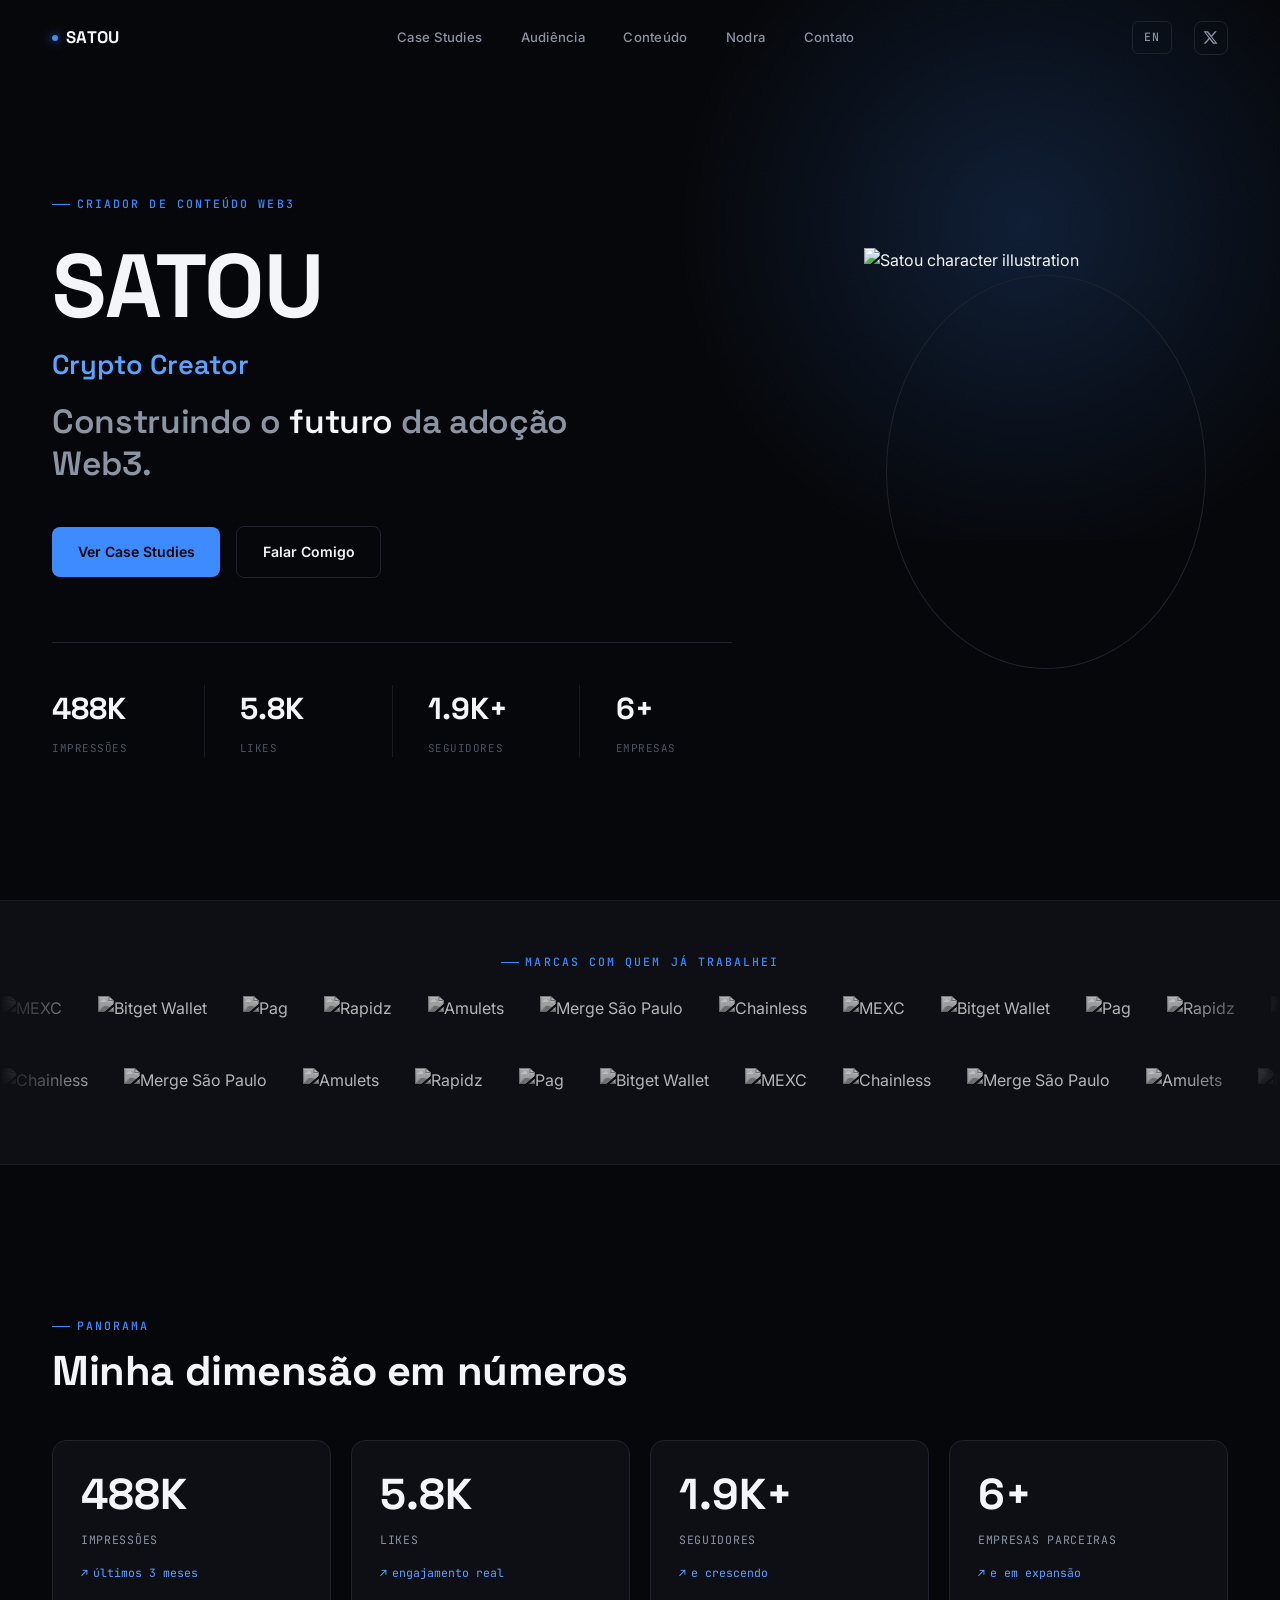
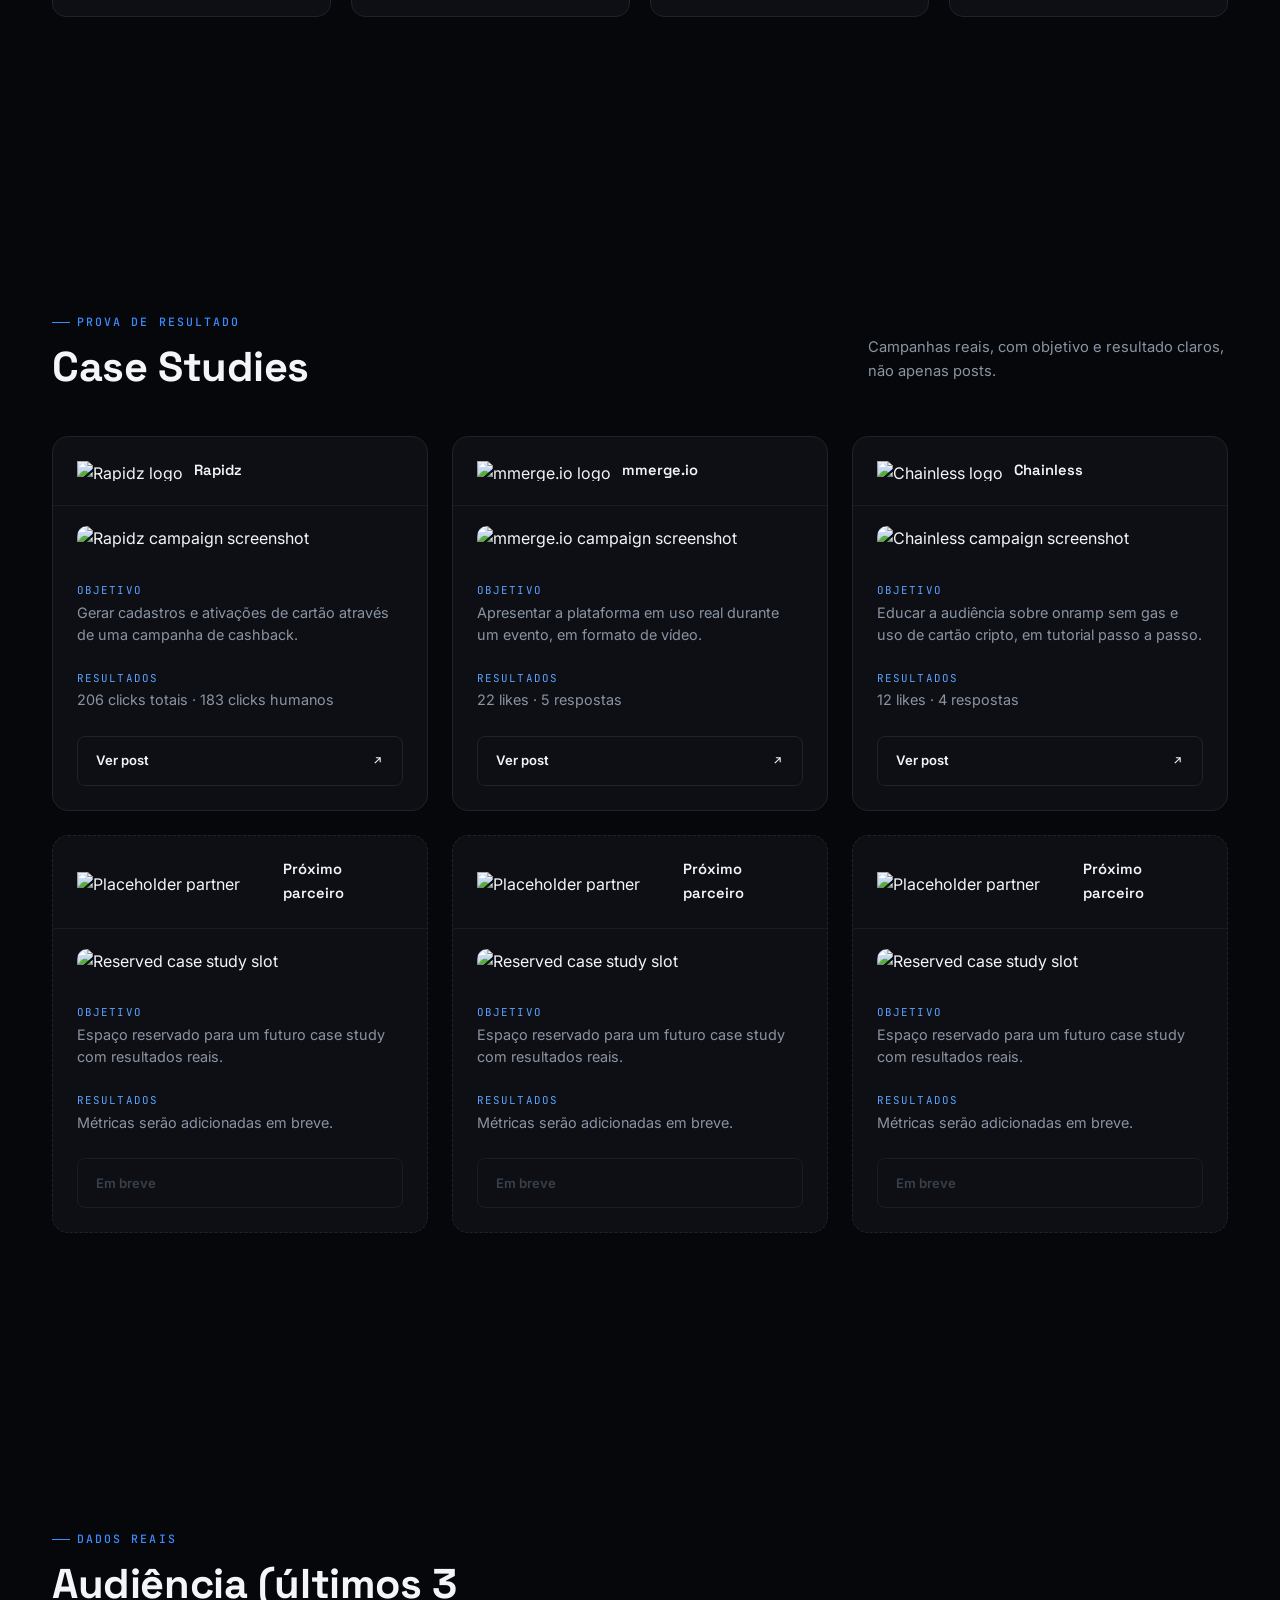
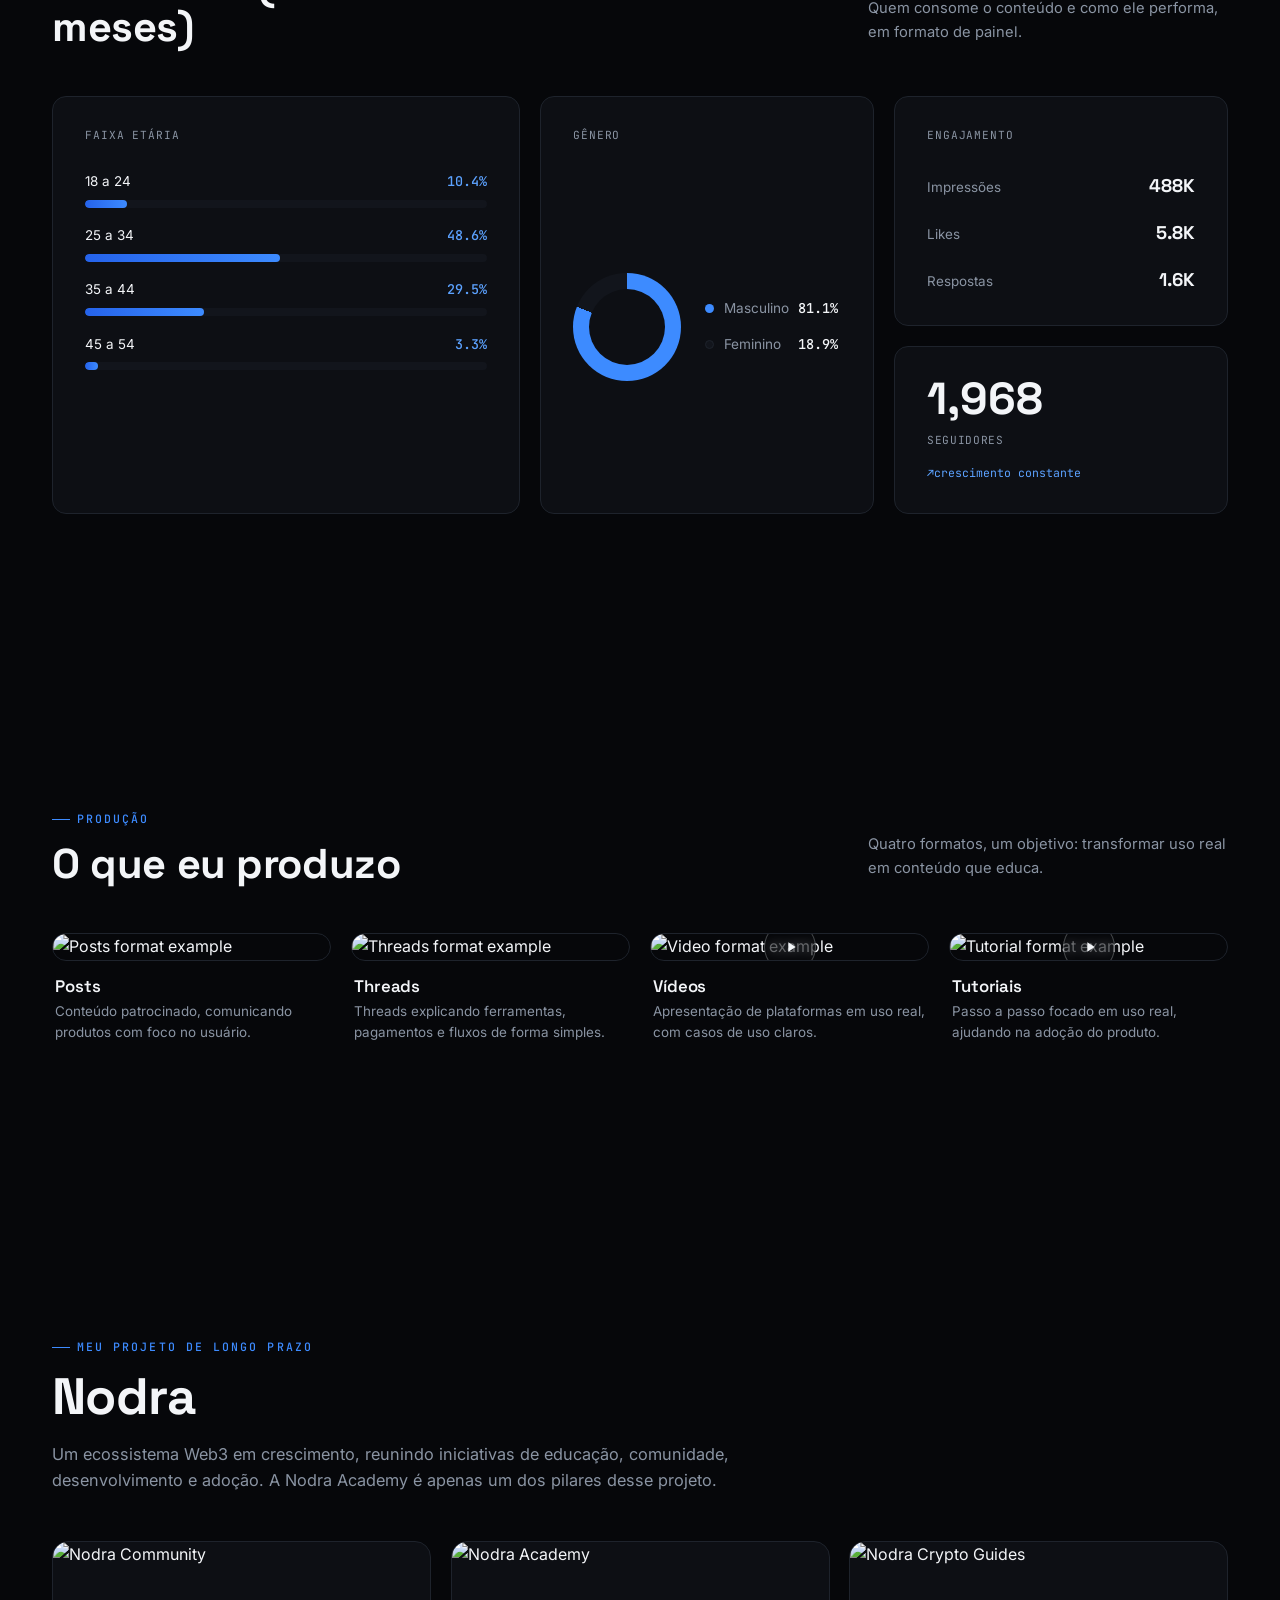
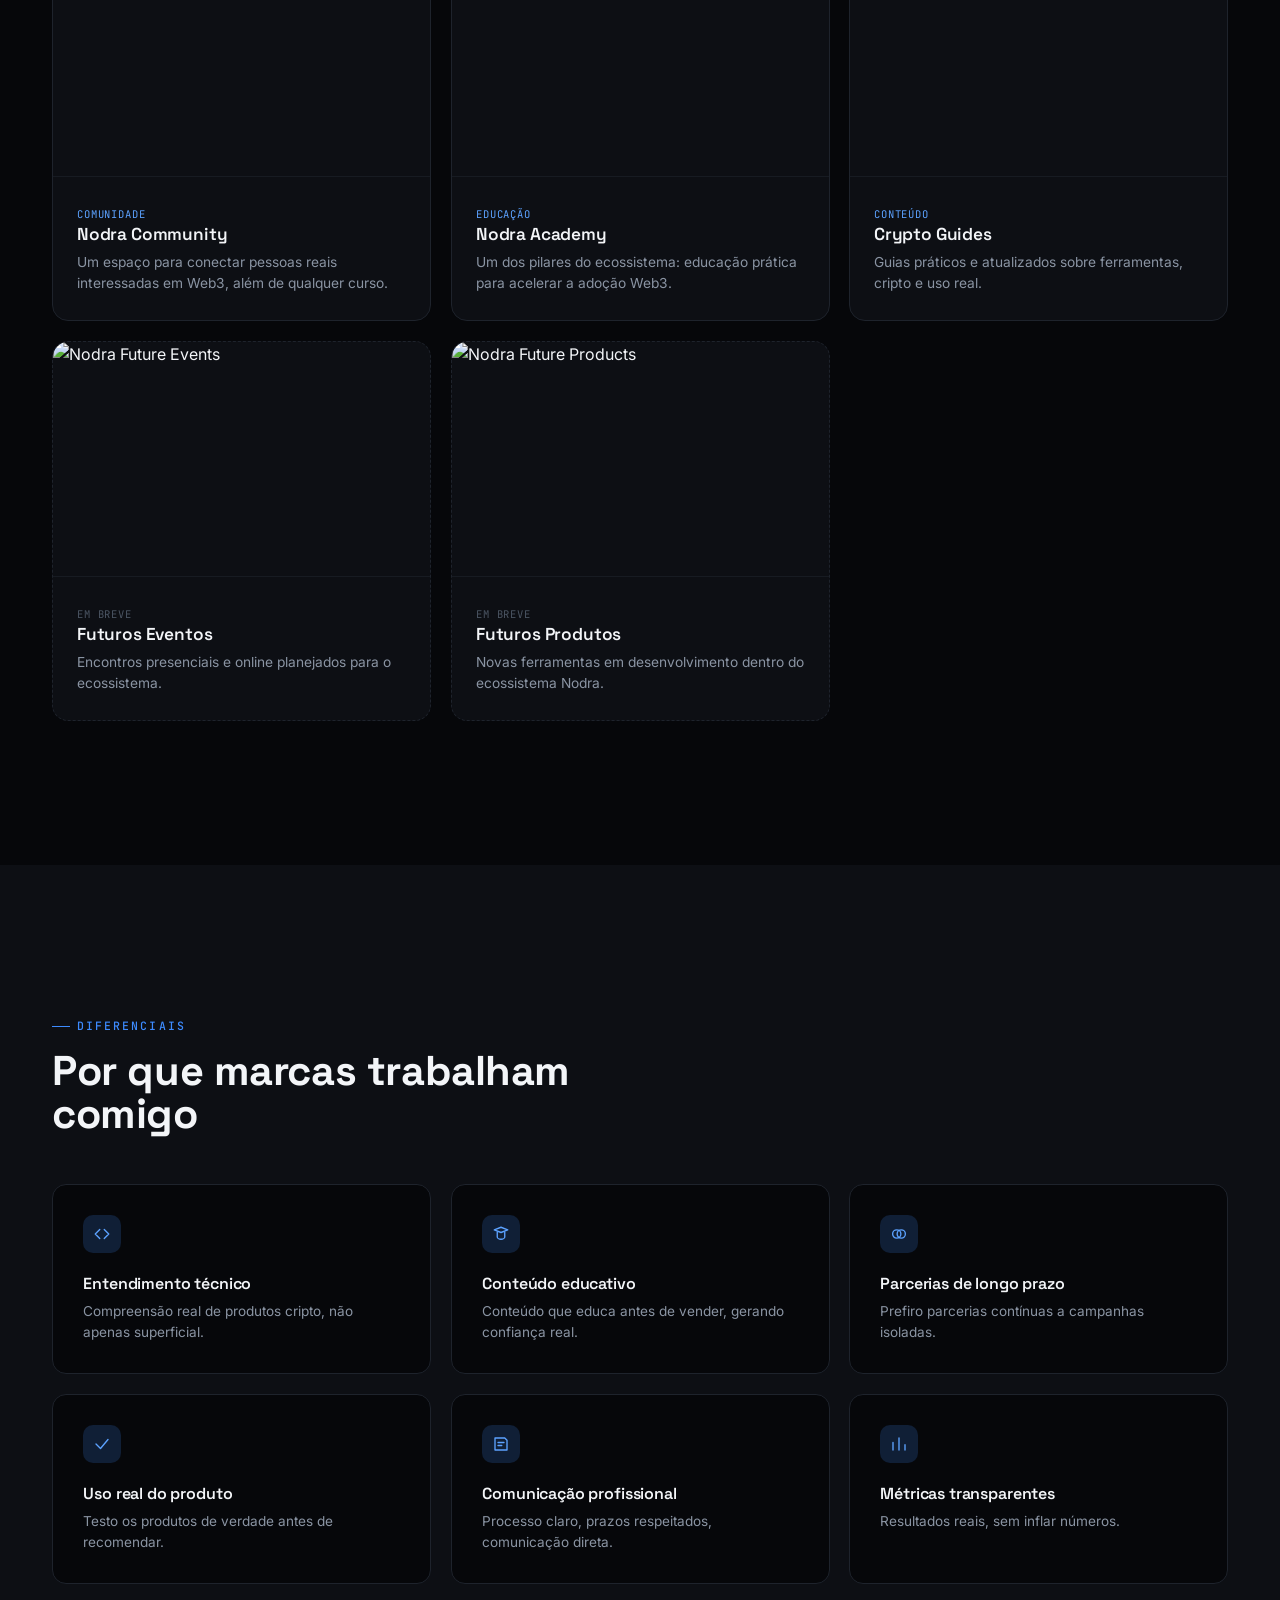
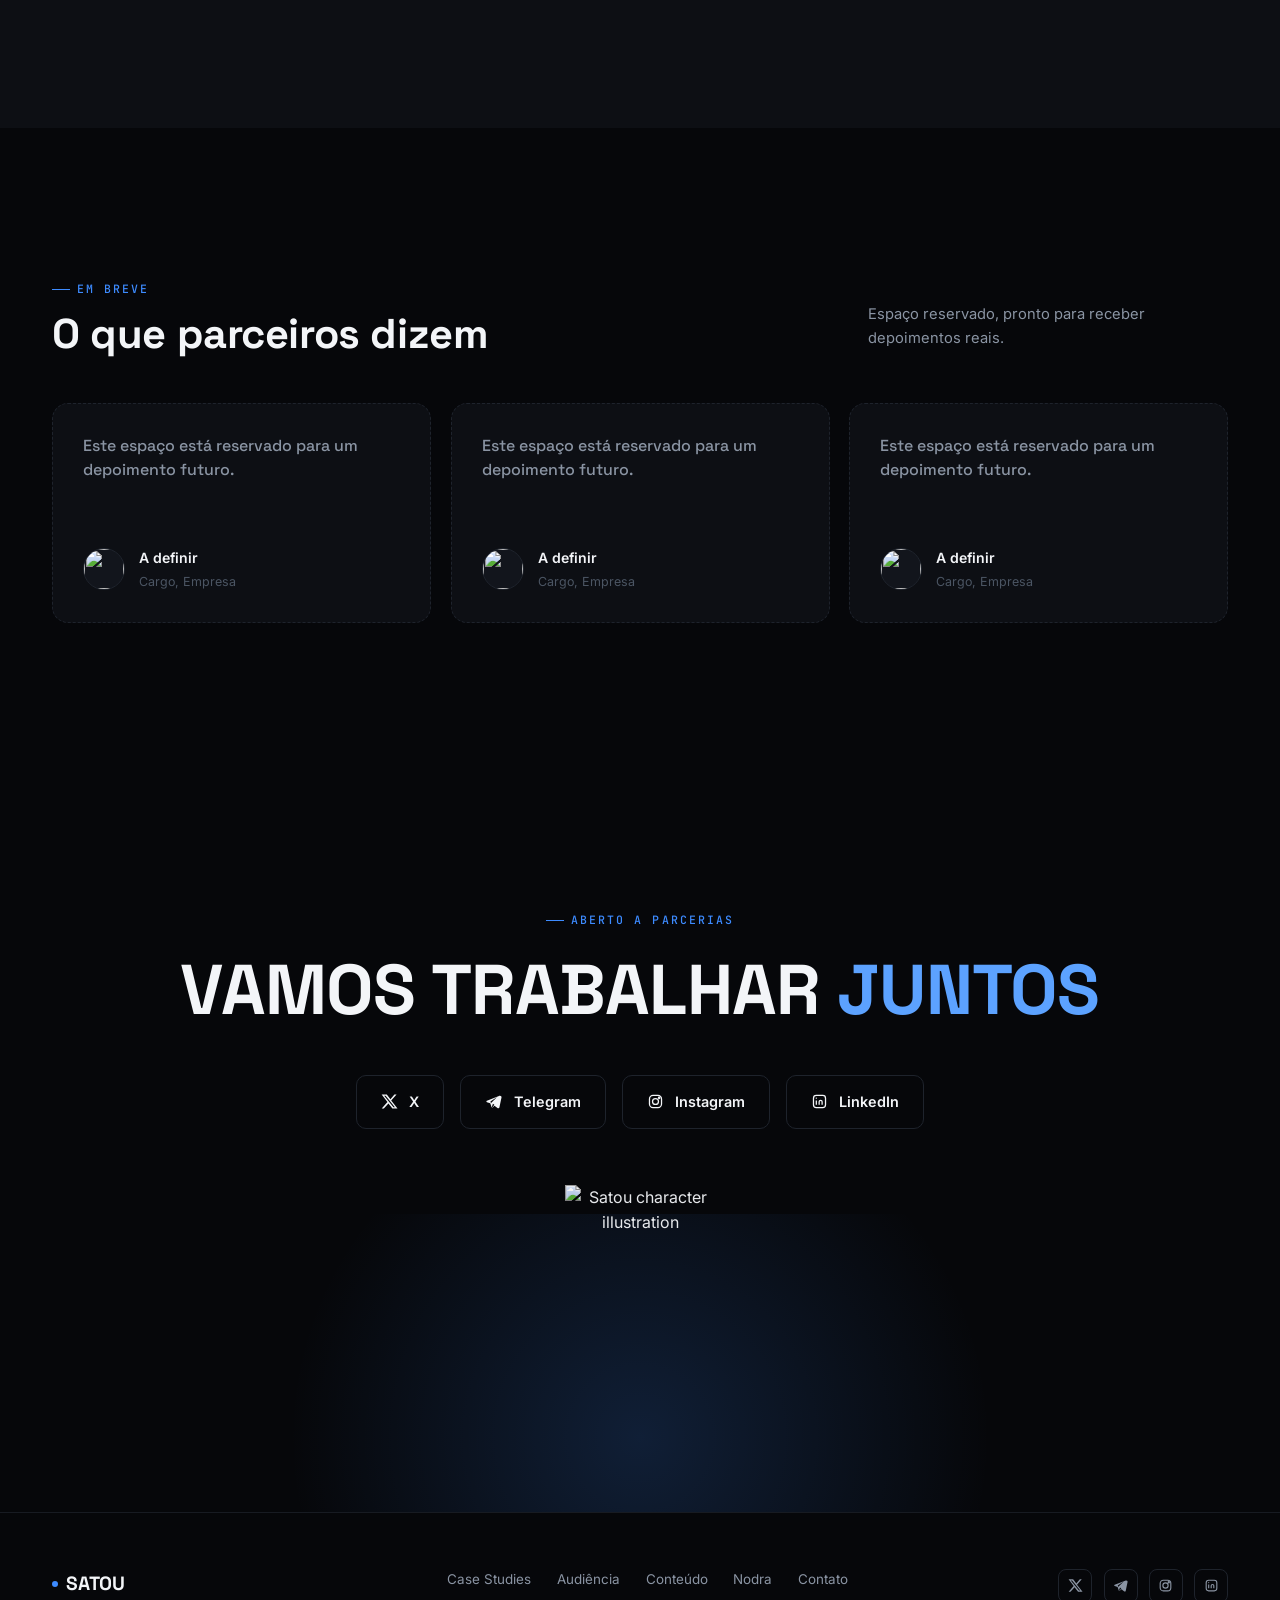
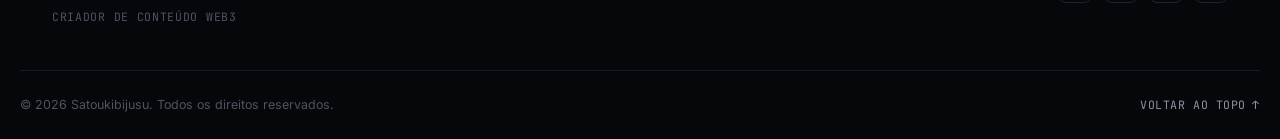
==== index.html @ d24d2760 "Portfolio v1" ====
<!DOCTYPE html>
<html lang="pt">
<head>
<meta charset="UTF-8">
<meta name="viewport" content="width=device-width, initial-scale=1.0">
<title>Satou | Web3 Content Creator</title>
<meta name="description" content="Satou (Satoukibijusu), Web3 content creator building the future of crypto adoption through real-world usage, education and partnerships.">

<link rel="stylesheet" href="css/style.css">
<link rel="stylesheet" href="css/animations.css">
<link rel="stylesheet" href="css/responsive.css">
</head>
<body class="lang-pt">

  <!-- ============================================================
       NAV
       ============================================================ -->
  <header class="nav">
    <div class="container nav-inner">
      <a href="#" class="nav-logo">
        <span class="dot"></span>
        SATOU
      </a>

      <nav class="nav-links" aria-label="Main navigation">
        <a href="#case-studies" data-lang="pt">Case Studies</a>
        <a href="#case-studies" data-lang="en">Case Studies</a>

        <a href="#audience" data-lang="pt">Audiência</a>
        <a href="#audience" data-lang="en">Audience</a>

        <a href="#content" data-lang="pt">Conteúdo</a>
        <a href="#content" data-lang="en">Content</a>

        <a href="#nodra" data-lang="pt">Nodra</a>
        <a href="#nodra" data-lang="en">Nodra</a>

        <a href="#contact" data-lang="pt">Contato</a>
        <a href="#contact" data-lang="en">Contact</a>
      </nav>

      <div class="nav-right">
        <button class="lang-toggle" data-lang-btn type="button" aria-label="Switch language">EN</button>

        <a class="nav-social" href="https://x.com/Satoukibijusu" target="_blank" rel="noopener" aria-label="X (Twitter)">
          <svg viewBox="0 0 24 24" fill="currentColor"><path d="M18.9 2H22l-7.6 8.7L23.3 22h-7.2l-5.6-7.3L4 22H1l8.1-9.3L.9 2h7.3l5.1 6.7L18.9 2Zm-1.3 18h2L6.5 4H4.4l13.2 16Z"/></svg>
        </a>

        <button class="nav-toggle" type="button" aria-label="Open menu" aria-expanded="false">
          <span></span><span></span><span></span>
        </button>
      </div>
    </div>

    <!-- Mobile panel -->
    <div class="nav-mobile-panel">
      <a href="#case-studies" data-lang="pt">Case Studies</a>
      <a href="#case-studies" data-lang="en">Case Studies</a>

      <a href="#audience" data-lang="pt">Audiência</a>
      <a href="#audience" data-lang="en">Audience</a>

      <a href="#content" data-lang="pt">Conteúdo</a>
      <a href="#content" data-lang="en">Content</a>

      <a href="#nodra" data-lang="pt">Nodra</a>
      <a href="#nodra" data-lang="en">Nodra</a>

      <a href="#contact" data-lang="pt">Contato</a>
      <a href="#contact" data-lang="en">Contact</a>

      <div class="nav-mobile-panel-actions">
        <button class="lang-toggle" data-lang-btn type="button" aria-label="Switch language">EN</button>
        <a class="nav-social" href="https://x.com/Satoukibijusu" target="_blank" rel="noopener" aria-label="X (Twitter)">
          <svg viewBox="0 0 24 24" fill="currentColor"><path d="M18.9 2H22l-7.6 8.7L23.3 22h-7.2l-5.6-7.3L4 22H1l8.1-9.3L.9 2h7.3l5.1 6.7L18.9 2Zm-1.3 18h2L6.5 4H4.4l13.2 16Z"/></svg>
        </a>
      </div>
    </div>
  </header>

  <!-- ============================================================
       HERO
       ============================================================ -->
  <section class="hero" id="top">
    <div class="hero-bg-glow" aria-hidden="true"></div>

    <div class="container hero-inner">
      <div class="hero-content">
        <div class="hero-eyebrow eyebrow">
          <span data-lang="pt">Criador de Conteúdo Web3</span>
          <span data-lang="en">Web3 Content Creator</span>
        </div>

        <h1 class="hero-title">Satou</h1>

        <p class="hero-role">
          <span data-lang="pt">Crypto Creator</span>
          <span data-lang="en">Crypto Creator</span>
        </p>

        <h2 class="hero-mission">
          <span data-lang="pt">Construindo o <strong>futuro</strong> da adoção Web3.</span>
          <span data-lang="en">Building the <strong>future</strong> of Web3 adoption.</span>
        </h2>

        <div class="hero-actions">
          <a href="#case-studies" class="btn btn-primary">
            <span data-lang="pt">Ver Case Studies</span>
            <span data-lang="en">View Case Studies</span>
          </a>
          <a href="#contact" class="btn btn-ghost">
            <span data-lang="pt">Falar Comigo</span>
            <span data-lang="en">Get in Touch</span>
          </a>
        </div>

        <div class="hero-stats">
          <div class="hero-stat">
            <div class="hero-stat-value"><span data-counter data-target="488" data-suffix="K">0</span></div>
            <div class="hero-stat-label" data-lang="pt">Impressões</div>
            <div class="hero-stat-label" data-lang="en">Impressions</div>
          </div>

          <div class="hero-stat">
            <div class="hero-stat-value"><span data-counter data-target="5.8" data-suffix="K" data-decimals="1">0</span></div>
            <div class="hero-stat-label" data-lang="pt">Likes</div>
            <div class="hero-stat-label" data-lang="en">Likes</div>
          </div>

          <div class="hero-stat">
            <div class="hero-stat-value"><span data-counter data-target="1.9" data-suffix="K+" data-decimals="1">0</span></div>
            <div class="hero-stat-label" data-lang="pt">Seguidores</div>
            <div class="hero-stat-label" data-lang="en">Followers</div>
          </div>

          <div class="hero-stat">
            <div class="hero-stat-value"><span data-counter data-target="6" data-suffix="+">0</span></div>
            <div class="hero-stat-label" data-lang="pt">Empresas</div>
            <div class="hero-stat-label" data-lang="en">Companies</div>
          </div>
        </div>
      </div>

      <div class="hero-visual">
        <div class="hero-visual-frame">
          <div class="hero-visual-ring" aria-hidden="true"></div>
          <img src="assets/characters/character-hero.svg" alt="Satou character illustration" width="520" height="640">
        </div>
      </div>
    </div>
  </section>

  <!-- ============================================================
       BRANDS I'VE WORKED WITH (double marquee)
       Only brands with an officially completed partnership are
       listed here. To add a brand once a new partnership is
       completed: add its logo to assets/logos/ and append it to
       BOTH tracks' <div class="marquee-list"> pairs (visible +
       aria-hidden copy), keeping the same repeat pattern.
       The sequence is deliberately repeated 6x per block so
       the strip never shows empty space, even on ultra-wide
       or very high-resolution screens.
       ============================================================ -->
  <section class="companies" id="companies" aria-label="Brands Satou has officially worked with">
    <div class="container companies-head">
      <div class="eyebrow" style="justify-content:center;">
        <span data-lang="pt">Marcas com quem já trabalhei</span>
        <span data-lang="en">Brands I've Worked With</span>
      </div>
    </div>

    <div class="marquee-group">
      <div class="marquee-viewport">
        <div class="marquee-track marquee-track--a">
          <div class="marquee-list">
            <div class="logo-item"><img src="assets/logos/mexc.svg" alt="MEXC" loading="lazy"></div>
            <div class="logo-item"><img src="assets/logos/bitget-wallet.svg" alt="Bitget Wallet" loading="lazy"></div>
            <div class="logo-item"><img src="assets/logos/pag.svg" alt="Pag" loading="lazy"></div>
            <div class="logo-item"><img src="assets/logos/rapidz.svg" alt="Rapidz" loading="lazy"></div>
            <div class="logo-item"><img src="assets/logos/amulets.svg" alt="Amulets" loading="lazy"></div>
            <div class="logo-item"><img src="assets/logos/merge-sp.svg" alt="Merge São Paulo" loading="lazy"></div>
            <div class="logo-item"><img src="assets/logos/chainless.svg" alt="Chainless" loading="lazy"></div>
            <div class="logo-item"><img src="assets/logos/mexc.svg" alt="MEXC" loading="lazy"></div>
            <div class="logo-item"><img src="assets/logos/bitget-wallet.svg" alt="Bitget Wallet" loading="lazy"></div>
            <div class="logo-item"><img src="assets/logos/pag.svg" alt="Pag" loading="lazy"></div>
            <div class="logo-item"><img src="assets/logos/rapidz.svg" alt="Rapidz" loading="lazy"></div>
            <div class="logo-item"><img src="assets/logos/amulets.svg" alt="Amulets" loading="lazy"></div>
            <div class="logo-item"><img src="assets/logos/merge-sp.svg" alt="Merge São Paulo" loading="lazy"></div>
            <div class="logo-item"><img src="assets/logos/chainless.svg" alt="Chainless" loading="lazy"></div>
            <div class="logo-item"><img src="assets/logos/mexc.svg" alt="MEXC" loading="lazy"></div>
            <div class="logo-item"><img src="assets/logos/bitget-wallet.svg" alt="Bitget Wallet" loading="lazy"></div>
            <div class="logo-item"><img src="assets/logos/pag.svg" alt="Pag" loading="lazy"></div>
            <div class="logo-item"><img src="assets/logos/rapidz.svg" alt="Rapidz" loading="lazy"></div>
            <div class="logo-item"><img src="assets/logos/amulets.svg" alt="Amulets" loading="lazy"></div>
            <div class="logo-item"><img src="assets/logos/merge-sp.svg" alt="Merge São Paulo" loading="lazy"></div>
            <div class="logo-item"><img src="assets/logos/chainless.svg" alt="Chainless" loading="lazy"></div>
            <div class="logo-item"><img src="assets/logos/mexc.svg" alt="MEXC" loading="lazy"></div>
            <div class="logo-item"><img src="assets/logos/bitget-wallet.svg" alt="Bitget Wallet" loading="lazy"></div>
            <div class="logo-item"><img src="assets/logos/pag.svg" alt="Pag" loading="lazy"></div>
            <div class="logo-item"><img src="assets/logos/rapidz.svg" alt="Rapidz" loading="lazy"></div>
            <div class="logo-item"><img src="assets/logos/amulets.svg" alt="Amulets" loading="lazy"></div>
            <div class="logo-item"><img src="assets/logos/merge-sp.svg" alt="Merge São Paulo" loading="lazy"></div>
            <div class="logo-item"><img src="assets/logos/chainless.svg" alt="Chainless" loading="lazy"></div>
            <div class="logo-item"><img src="assets/logos/mexc.svg" alt="MEXC" loading="lazy"></div>
            <div class="logo-item"><img src="assets/logos/bitget-wallet.svg" alt="Bitget Wallet" loading="lazy"></div>
            <div class="logo-item"><img src="assets/logos/pag.svg" alt="Pag" loading="lazy"></div>
            <div class="logo-item"><img src="assets/logos/rapidz.svg" alt="Rapidz" loading="lazy"></div>
            <div class="logo-item"><img src="assets/logos/amulets.svg" alt="Amulets" loading="lazy"></div>
            <div class="logo-item"><img src="assets/logos/merge-sp.svg" alt="Merge São Paulo" loading="lazy"></div>
            <div class="logo-item"><img src="assets/logos/chainless.svg" alt="Chainless" loading="lazy"></div>
            <div class="logo-item"><img src="assets/logos/mexc.svg" alt="MEXC" loading="lazy"></div>
            <div class="logo-item"><img src="assets/logos/bitget-wallet.svg" alt="Bitget Wallet" loading="lazy"></div>
            <div class="logo-item"><img src="assets/logos/pag.svg" alt="Pag" loading="lazy"></div>
            <div class="logo-item"><img src="assets/logos/rapidz.svg" alt="Rapidz" loading="lazy"></div>
            <div class="logo-item"><img src="assets/logos/amulets.svg" alt="Amulets" loading="lazy"></div>
            <div class="logo-item"><img src="assets/logos/merge-sp.svg" alt="Merge São Paulo" loading="lazy"></div>
            <div class="logo-item"><img src="assets/logos/chainless.svg" alt="Chainless" loading="lazy"></div>
          </div>
          <div class="marquee-list" aria-hidden="true">
            <div class="logo-item"><img src="assets/logos/mexc.svg" alt="" loading="lazy"></div>
            <div class="logo-item"><img src="assets/logos/bitget-wallet.svg" alt="" loading="lazy"></div>
            <div class="logo-item"><img src="assets/logos/pag.svg" alt="" loading="lazy"></div>
            <div class="logo-item"><img src="assets/logos/rapidz.svg" alt="" loading="lazy"></div>
            <div class="logo-item"><img src="assets/logos/amulets.svg" alt="" loading="lazy"></div>
            <div class="logo-item"><img src="assets/logos/merge-sp.svg" alt="" loading="lazy"></div>
            <div class="logo-item"><img src="assets/logos/chainless.svg" alt="" loading="lazy"></div>
            <div class="logo-item"><img src="assets/logos/mexc.svg" alt="" loading="lazy"></div>
            <div class="logo-item"><img src="assets/logos/bitget-wallet.svg" alt="" loading="lazy"></div>
            <div class="logo-item"><img src="assets/logos/pag.svg" alt="" loading="lazy"></div>
            <div class="logo-item"><img src="assets/logos/rapidz.svg" alt="" loading="lazy"></div>
            <div class="logo-item"><img src="assets/logos/amulets.svg" alt="" loading="lazy"></div>
            <div class="logo-item"><img src="assets/logos/merge-sp.svg" alt="" loading="lazy"></div>
            <div class="logo-item"><img src="assets/logos/chainless.svg" alt="" loading="lazy"></div>
            <div class="logo-item"><img src="assets/logos/mexc.svg" alt="" loading="lazy"></div>
            <div class="logo-item"><img src="assets/logos/bitget-wallet.svg" alt="" loading="lazy"></div>
            <div class="logo-item"><img src="assets/logos/pag.svg" alt="" loading="lazy"></div>
            <div class="logo-item"><img src="assets/logos/rapidz.svg" alt="" loading="lazy"></div>
            <div class="logo-item"><img src="assets/logos/amulets.svg" alt="" loading="lazy"></div>
            <div class="logo-item"><img src="assets/logos/merge-sp.svg" alt="" loading="lazy"></div>
            <div class="logo-item"><img src="assets/logos/chainless.svg" alt="" loading="lazy"></div>
            <div class="logo-item"><img src="assets/logos/mexc.svg" alt="" loading="lazy"></div>
            <div class="logo-item"><img src="assets/logos/bitget-wallet.svg" alt="" loading="lazy"></div>
            <div class="logo-item"><img src="assets/logos/pag.svg" alt="" loading="lazy"></div>
            <div class="logo-item"><img src="assets/logos/rapidz.svg" alt="" loading="lazy"></div>
            <div class="logo-item"><img src="assets/logos/amulets.svg" alt="" loading="lazy"></div>
            <div class="logo-item"><img src="assets/logos/merge-sp.svg" alt="" loading="lazy"></div>
            <div class="logo-item"><img src="assets/logos/chainless.svg" alt="" loading="lazy"></div>
            <div class="logo-item"><img src="assets/logos/mexc.svg" alt="" loading="lazy"></div>
            <div class="logo-item"><img src="assets/logos/bitget-wallet.svg" alt="" loading="lazy"></div>
            <div class="logo-item"><img src="assets/logos/pag.svg" alt="" loading="lazy"></div>
            <div class="logo-item"><img src="assets/logos/rapidz.svg" alt="" loading="lazy"></div>
            <div class="logo-item"><img src="assets/logos/amulets.svg" alt="" loading="lazy"></div>
            <div class="logo-item"><img src="assets/logos/merge-sp.svg" alt="" loading="lazy"></div>
            <div class="logo-item"><img src="assets/logos/chainless.svg" alt="" loading="lazy"></div>
            <div class="logo-item"><img src="assets/logos/mexc.svg" alt="" loading="lazy"></div>
            <div class="logo-item"><img src="assets/logos/bitget-wallet.svg" alt="" loading="lazy"></div>
            <div class="logo-item"><img src="assets/logos/pag.svg" alt="" loading="lazy"></div>
            <div class="logo-item"><img src="assets/logos/rapidz.svg" alt="" loading="lazy"></div>
            <div class="logo-item"><img src="assets/logos/amulets.svg" alt="" loading="lazy"></div>
            <div class="logo-item"><img src="assets/logos/merge-sp.svg" alt="" loading="lazy"></div>
            <div class="logo-item"><img src="assets/logos/chainless.svg" alt="" loading="lazy"></div>
          </div>
        </div>
      </div>

      <div class="marquee-viewport">
        <div class="marquee-track marquee-track--b">
          <div class="marquee-list">
            <div class="logo-item"><img src="assets/logos/chainless.svg" alt="Chainless" loading="lazy"></div>
            <div class="logo-item"><img src="assets/logos/merge-sp.svg" alt="Merge São Paulo" loading="lazy"></div>
            <div class="logo-item"><img src="assets/logos/amulets.svg" alt="Amulets" loading="lazy"></div>
            <div class="logo-item"><img src="assets/logos/rapidz.svg" alt="Rapidz" loading="lazy"></div>
            <div class="logo-item"><img src="assets/logos/pag.svg" alt="Pag" loading="lazy"></div>
            <div class="logo-item"><img src="assets/logos/bitget-wallet.svg" alt="Bitget Wallet" loading="lazy"></div>
            <div class="logo-item"><img src="assets/logos/mexc.svg" alt="MEXC" loading="lazy"></div>
            <div class="logo-item"><img src="assets/logos/chainless.svg" alt="Chainless" loading="lazy"></div>
            <div class="logo-item"><img src="assets/logos/merge-sp.svg" alt="Merge São Paulo" loading="lazy"></div>
            <div class="logo-item"><img src="assets/logos/amulets.svg" alt="Amulets" loading="lazy"></div>
            <div class="logo-item"><img src="assets/logos/rapidz.svg" alt="Rapidz" loading="lazy"></div>
            <div class="logo-item"><img src="assets/logos/pag.svg" alt="Pag" loading="lazy"></div>
            <div class="logo-item"><img src="assets/logos/bitget-wallet.svg" alt="Bitget Wallet" loading="lazy"></div>
            <div class="logo-item"><img src="assets/logos/mexc.svg" alt="MEXC" loading="lazy"></div>
            <div class="logo-item"><img src="assets/logos/chainless.svg" alt="Chainless" loading="lazy"></div>
            <div class="logo-item"><img src="assets/logos/merge-sp.svg" alt="Merge São Paulo" loading="lazy"></div>
            <div class="logo-item"><img src="assets/logos/amulets.svg" alt="Amulets" loading="lazy"></div>
            <div class="logo-item"><img src="assets/logos/rapidz.svg" alt="Rapidz" loading="lazy"></div>
            <div class="logo-item"><img src="assets/logos/pag.svg" alt="Pag" loading="lazy"></div>
            <div class="logo-item"><img src="assets/logos/bitget-wallet.svg" alt="Bitget Wallet" loading="lazy"></div>
            <div class="logo-item"><img src="assets/logos/mexc.svg" alt="MEXC" loading="lazy"></div>
            <div class="logo-item"><img src="assets/logos/chainless.svg" alt="Chainless" loading="lazy"></div>
            <div class="logo-item"><img src="assets/logos/merge-sp.svg" alt="Merge São Paulo" loading="lazy"></div>
            <div class="logo-item"><img src="assets/logos/amulets.svg" alt="Amulets" loading="lazy"></div>
            <div class="logo-item"><img src="assets/logos/rapidz.svg" alt="Rapidz" loading="lazy"></div>
            <div class="logo-item"><img src="assets/logos/pag.svg" alt="Pag" loading="lazy"></div>
            <div class="logo-item"><img src="assets/logos/bitget-wallet.svg" alt="Bitget Wallet" loading="lazy"></div>
            <div class="logo-item"><img src="assets/logos/mexc.svg" alt="MEXC" loading="lazy"></div>
            <div class="logo-item"><img src="assets/logos/chainless.svg" alt="Chainless" loading="lazy"></div>
            <div class="logo-item"><img src="assets/logos/merge-sp.svg" alt="Merge São Paulo" loading="lazy"></div>
            <div class="logo-item"><img src="assets/logos/amulets.svg" alt="Amulets" loading="lazy"></div>
            <div class="logo-item"><img src="assets/logos/rapidz.svg" alt="Rapidz" loading="lazy"></div>
            <div class="logo-item"><img src="assets/logos/pag.svg" alt="Pag" loading="lazy"></div>
            <div class="logo-item"><img src="assets/logos/bitget-wallet.svg" alt="Bitget Wallet" loading="lazy"></div>
            <div class="logo-item"><img src="assets/logos/mexc.svg" alt="MEXC" loading="lazy"></div>
            <div class="logo-item"><img src="assets/logos/chainless.svg" alt="Chainless" loading="lazy"></div>
            <div class="logo-item"><img src="assets/logos/merge-sp.svg" alt="Merge São Paulo" loading="lazy"></div>
            <div class="logo-item"><img src="assets/logos/amulets.svg" alt="Amulets" loading="lazy"></div>
            <div class="logo-item"><img src="assets/logos/rapidz.svg" alt="Rapidz" loading="lazy"></div>
            <div class="logo-item"><img src="assets/logos/pag.svg" alt="Pag" loading="lazy"></div>
            <div class="logo-item"><img src="assets/logos/bitget-wallet.svg" alt="Bitget Wallet" loading="lazy"></div>
            <div class="logo-item"><img src="assets/logos/mexc.svg" alt="MEXC" loading="lazy"></div>
          </div>
          <div class="marquee-list" aria-hidden="true">
            <div class="logo-item"><img src="assets/logos/chainless.svg" alt="" loading="lazy"></div>
            <div class="logo-item"><img src="assets/logos/merge-sp.svg" alt="" loading="lazy"></div>
            <div class="logo-item"><img src="assets/logos/amulets.svg" alt="" loading="lazy"></div>
            <div class="logo-item"><img src="assets/logos/rapidz.svg" alt="" loading="lazy"></div>
            <div class="logo-item"><img src="assets/logos/pag.svg" alt="" loading="lazy"></div>
            <div class="logo-item"><img src="assets/logos/bitget-wallet.svg" alt="" loading="lazy"></div>
            <div class="logo-item"><img src="assets/logos/mexc.svg" alt="" loading="lazy"></div>
            <div class="logo-item"><img src="assets/logos/chainless.svg" alt="" loading="lazy"></div>
            <div class="logo-item"><img src="assets/logos/merge-sp.svg" alt="" loading="lazy"></div>
            <div class="logo-item"><img src="assets/logos/amulets.svg" alt="" loading="lazy"></div>
            <div class="logo-item"><img src="assets/logos/rapidz.svg" alt="" loading="lazy"></div>
            <div class="logo-item"><img src="assets/logos/pag.svg" alt="" loading="lazy"></div>
            <div class="logo-item"><img src="assets/logos/bitget-wallet.svg" alt="" loading="lazy"></div>
            <div class="logo-item"><img src="assets/logos/mexc.svg" alt="" loading="lazy"></div>
            <div class="logo-item"><img src="assets/logos/chainless.svg" alt="" loading="lazy"></div>
            <div class="logo-item"><img src="assets/logos/merge-sp.svg" alt="" loading="lazy"></div>
            <div class="logo-item"><img src="assets/logos/amulets.svg" alt="" loading="lazy"></div>
            <div class="logo-item"><img src="assets/logos/rapidz.svg" alt="" loading="lazy"></div>
            <div class="logo-item"><img src="assets/logos/pag.svg" alt="" loading="lazy"></div>
            <div class="logo-item"><img src="assets/logos/bitget-wallet.svg" alt="" loading="lazy"></div>
            <div class="logo-item"><img src="assets/logos/mexc.svg" alt="" loading="lazy"></div>
            <div class="logo-item"><img src="assets/logos/chainless.svg" alt="" loading="lazy"></div>
            <div class="logo-item"><img src="assets/logos/merge-sp.svg" alt="" loading="lazy"></div>
            <div class="logo-item"><img src="assets/logos/amulets.svg" alt="" loading="lazy"></div>
            <div class="logo-item"><img src="assets/logos/rapidz.svg" alt="" loading="lazy"></div>
            <div class="logo-item"><img src="assets/logos/pag.svg" alt="" loading="lazy"></div>
            <div class="logo-item"><img src="assets/logos/bitget-wallet.svg" alt="" loading="lazy"></div>
            <div class="logo-item"><img src="assets/logos/mexc.svg" alt="" loading="lazy"></div>
            <div class="logo-item"><img src="assets/logos/chainless.svg" alt="" loading="lazy"></div>
            <div class="logo-item"><img src="assets/logos/merge-sp.svg" alt="" loading="lazy"></div>
            <div class="logo-item"><img src="assets/logos/amulets.svg" alt="" loading="lazy"></div>
            <div class="logo-item"><img src="assets/logos/rapidz.svg" alt="" loading="lazy"></div>
            <div class="logo-item"><img src="assets/logos/pag.svg" alt="" loading="lazy"></div>
            <div class="logo-item"><img src="assets/logos/bitget-wallet.svg" alt="" loading="lazy"></div>
            <div class="logo-item"><img src="assets/logos/mexc.svg" alt="" loading="lazy"></div>
            <div class="logo-item"><img src="assets/logos/chainless.svg" alt="" loading="lazy"></div>
            <div class="logo-item"><img src="assets/logos/merge-sp.svg" alt="" loading="lazy"></div>
            <div class="logo-item"><img src="assets/logos/amulets.svg" alt="" loading="lazy"></div>
            <div class="logo-item"><img src="assets/logos/rapidz.svg" alt="" loading="lazy"></div>
            <div class="logo-item"><img src="assets/logos/pag.svg" alt="" loading="lazy"></div>
            <div class="logo-item"><img src="assets/logos/bitget-wallet.svg" alt="" loading="lazy"></div>
            <div class="logo-item"><img src="assets/logos/mexc.svg" alt="" loading="lazy"></div>
          </div>
        </div>
      </div>
    </div>
  </section>

  <!-- ============================================================
       AT A GLANCE
       Numbers are edited directly in the markup below:
       - data-target  → final value the counter animates to
       - data-suffix  → text appended after the number (K, +, %...)
       - data-decimals → decimal places (omit for whole numbers)
       ============================================================ -->
  <section class="glance section-pad" id="glance">
    <div class="container">
      <div class="glance-head" data-reveal>
        <div class="eyebrow">
          <span data-lang="pt">Panorama</span>
          <span data-lang="en">At a Glance</span>
        </div>
        <h2>
          <span data-lang="pt">Minha dimensão em números</span>
          <span data-lang="en">My reach, at a glance</span>
        </h2>
      </div>

      <div class="glance-grid">
        <div class="glance-card" data-reveal data-delay="1">
          <div class="glance-value"><span data-counter data-target="488" data-suffix="K">0</span></div>
          <div class="glance-label"><span data-lang="pt">Impressões</span><span data-lang="en">Impressions</span></div>
          <div class="glance-trend">↗ <span data-lang="pt">últimos 3 meses</span><span data-lang="en">last 3 months</span></div>
        </div>

        <div class="glance-card" data-reveal data-delay="2">
          <div class="glance-value"><span data-counter data-target="5.8" data-suffix="K" data-decimals="1">0</span></div>
          <div class="glance-label"><span data-lang="pt">Likes</span><span data-lang="en">Likes</span></div>
          <div class="glance-trend">↗ <span data-lang="pt">engajamento real</span><span data-lang="en">real engagement</span></div>
        </div>

        <div class="glance-card" data-reveal data-delay="3">
          <div class="glance-value"><span data-counter data-target="1.9" data-suffix="K+" data-decimals="1">0</span></div>
          <div class="glance-label"><span data-lang="pt">Seguidores</span><span data-lang="en">Followers</span></div>
          <div class="glance-trend">↗ <span data-lang="pt">e crescendo</span><span data-lang="en">and growing</span></div>
        </div>

        <div class="glance-card" data-reveal data-delay="4">
          <div class="glance-value"><span data-counter data-target="6" data-suffix="+">0</span></div>
          <div class="glance-label"><span data-lang="pt">Empresas parceiras</span><span data-lang="en">Partner companies</span></div>
          <div class="glance-trend">↗ <span data-lang="pt">e em expansão</span><span data-lang="en">and expanding</span></div>
        </div>
      </div>
    </div>
  </section>

  <!-- ============================================================
       CASE STUDIES
       To add a case study: duplicate one <article class="case-card">
       block, update the logo/screenshot paths (assets/logos and
       assets/screenshots), the objective/results text and the CTA
       href. Layout does not need to change.
       ============================================================ -->
  <section class="case-studies section-pad" id="case-studies">
    <div class="container">
      <div class="section-head" data-reveal>
        <div>
          <div class="eyebrow">
            <span data-lang="pt">Prova de resultado</span>
            <span data-lang="en">Proof of results</span>
          </div>
          <h2>
            <span data-lang="pt">Case Studies</span>
            <span data-lang="en">Case Studies</span>
          </h2>
        </div>
        <p>
          <span data-lang="pt">Campanhas reais, com objetivo e resultado claros, não apenas posts.</span>
          <span data-lang="en">Real campaigns, with a clear objective and result, not just posts.</span>
        </p>
      </div>

      <div class="case-grid">

        <!-- Case 1: Rapidz -->
        <article class="case-card" data-reveal data-delay="1">
          <div class="case-card-header">
            <img class="case-logo" src="assets/logos/rapidz.svg" alt="Rapidz logo">
            <span class="case-brand">Rapidz</span>
          </div>
          <div class="case-media">
            <img src="assets/screenshots/case-rapidz.svg" alt="Rapidz campaign screenshot" loading="lazy">
          </div>
          <div class="case-body">
            <div class="case-block">
              <span class="case-block-label" data-lang="pt">Objetivo</span>
              <span class="case-block-label" data-lang="en">Objective</span>
              <p data-lang="pt">Gerar cadastros e ativações de cartão através de uma campanha de cashback.</p>
              <p data-lang="en">Drive signups and card activations through a cashback campaign.</p>
            </div>
            <div class="case-block">
              <span class="case-block-label" data-lang="pt">Resultados</span>
              <span class="case-block-label" data-lang="en">Results</span>
              <p data-lang="pt">206 clicks totais · 183 clicks humanos</p>
              <p data-lang="en">206 total clicks · 183 human clicks</p>
            </div>
          </div>
          <!-- TODO: replace # with the real post URL -->
          <a class="case-cta" href="#" target="_blank" rel="noopener">
            <span><span data-lang="pt">Ver post</span><span data-lang="en">View post</span></span>
            <svg viewBox="0 0 24 24" fill="none" stroke="currentColor" stroke-width="2"><path d="M7 17 17 7M9 7h8v8"/></svg>
          </a>
        </article>

        <!-- Case 2: mmerge.io -->
        <article class="case-card" data-reveal data-delay="2">
          <div class="case-card-header">
            <img class="case-logo" src="assets/logos/mmerge.svg" alt="mmerge.io logo">
            <span class="case-brand">mmerge.io</span>
          </div>
          <div class="case-media">
            <img src="assets/screenshots/case-mmerge.svg" alt="mmerge.io campaign screenshot" loading="lazy">
          </div>
          <div class="case-body">
            <div class="case-block">
              <span class="case-block-label" data-lang="pt">Objetivo</span>
              <span class="case-block-label" data-lang="en">Objective</span>
              <p data-lang="pt">Apresentar a plataforma em uso real durante um evento, em formato de vídeo.</p>
              <p data-lang="en">Showcase the platform in real use during a live event, in video format.</p>
            </div>
            <div class="case-block">
              <span class="case-block-label" data-lang="pt">Resultados</span>
              <span class="case-block-label" data-lang="en">Results</span>
              <p data-lang="pt">22 likes · 5 respostas</p>
              <p data-lang="en">22 likes · 5 replies</p>
            </div>
          </div>
          <!-- TODO: replace # with the real post URL -->
          <a class="case-cta" href="#" target="_blank" rel="noopener">
            <span><span data-lang="pt">Ver post</span><span data-lang="en">View post</span></span>
            <svg viewBox="0 0 24 24" fill="none" stroke="currentColor" stroke-width="2"><path d="M7 17 17 7M9 7h8v8"/></svg>
          </a>
        </article>

        <!-- Case 3: Chainless -->
        <article class="case-card" data-reveal data-delay="3">
          <div class="case-card-header">
            <img class="case-logo" src="assets/logos/chainless.svg" alt="Chainless logo">
            <span class="case-brand">Chainless</span>
          </div>
          <div class="case-media">
            <img src="assets/screenshots/case-chainless.svg" alt="Chainless campaign screenshot" loading="lazy">
          </div>
          <div class="case-body">
            <div class="case-block">
              <span class="case-block-label" data-lang="pt">Objetivo</span>
              <span class="case-block-label" data-lang="en">Objective</span>
              <p data-lang="pt">Educar a audiência sobre onramp sem gas e uso de cartão cripto, em tutorial passo a passo.</p>
              <p data-lang="en">Educate the audience on gasless onramp and crypto card usage, in a step-by-step tutorial.</p>
            </div>
            <div class="case-block">
              <span class="case-block-label" data-lang="pt">Resultados</span>
              <span class="case-block-label" data-lang="en">Results</span>
              <p data-lang="pt">12 likes · 4 respostas</p>
              <p data-lang="en">12 likes · 4 replies</p>
            </div>
          </div>
          <!-- TODO: replace # with the real post URL -->
          <a class="case-cta" href="#" target="_blank" rel="noopener">
            <span><span data-lang="pt">Ver post</span><span data-lang="en">View post</span></span>
            <svg viewBox="0 0 24 24" fill="none" stroke="currentColor" stroke-width="2"><path d="M7 17 17 7M9 7h8v8"/></svg>
          </a>
        </article>

        <!-- Case 4: placeholder slot, ready for the next real case study -->
        <article class="case-card is-placeholder" data-reveal data-delay="1">
          <div class="case-card-header">
            <img class="case-logo" src="assets/logos/partner-a.svg" alt="Placeholder partner logo">
            <span class="case-brand" data-lang="pt">Próximo parceiro</span>
            <span class="case-brand" data-lang="en">Next partner</span>
          </div>
          <div class="case-media">
            <img src="assets/screenshots/case-placeholder-a.svg" alt="Reserved case study slot" loading="lazy">
          </div>
          <div class="case-body">
            <div class="case-block">
              <span class="case-block-label" data-lang="pt">Objetivo</span>
              <span class="case-block-label" data-lang="en">Objective</span>
              <p data-lang="pt">Espaço reservado para um futuro case study com resultados reais.</p>
              <p data-lang="en">Space reserved for a future case study with real results.</p>
            </div>
            <div class="case-block">
              <span class="case-block-label" data-lang="pt">Resultados</span>
              <span class="case-block-label" data-lang="en">Results</span>
              <p data-lang="pt">Métricas serão adicionadas em breve.</p>
              <p data-lang="en">Metrics will be added soon.</p>
            </div>
          </div>
          <span class="case-cta is-placeholder">
            <span data-lang="pt">Em breve</span>
            <span data-lang="en">Coming soon</span>
          </span>
        </article>

        <!-- Case 5: placeholder slot -->
        <article class="case-card is-placeholder" data-reveal data-delay="2">
          <div class="case-card-header">
            <img class="case-logo" src="assets/logos/partner-b.svg" alt="Placeholder partner logo">
            <span class="case-brand" data-lang="pt">Próximo parceiro</span>
            <span class="case-brand" data-lang="en">Next partner</span>
          </div>
          <div class="case-media">
            <img src="assets/screenshots/case-placeholder-b.svg" alt="Reserved case study slot" loading="lazy">
          </div>
          <div class="case-body">
            <div class="case-block">
              <span class="case-block-label" data-lang="pt">Objetivo</span>
              <span class="case-block-label" data-lang="en">Objective</span>
              <p data-lang="pt">Espaço reservado para um futuro case study com resultados reais.</p>
              <p data-lang="en">Space reserved for a future case study with real results.</p>
            </div>
            <div class="case-block">
              <span class="case-block-label" data-lang="pt">Resultados</span>
              <span class="case-block-label" data-lang="en">Results</span>
              <p data-lang="pt">Métricas serão adicionadas em breve.</p>
              <p data-lang="en">Metrics will be added soon.</p>
            </div>
          </div>
          <span class="case-cta is-placeholder">
            <span data-lang="pt">Em breve</span>
            <span data-lang="en">Coming soon</span>
          </span>
        </article>

        <!-- Case 6: placeholder slot -->
        <article class="case-card is-placeholder" data-reveal data-delay="3">
          <div class="case-card-header">
            <img class="case-logo" src="assets/logos/partner-c.svg" alt="Placeholder partner logo">
            <span class="case-brand" data-lang="pt">Próximo parceiro</span>
            <span class="case-brand" data-lang="en">Next partner</span>
          </div>
          <div class="case-media">
            <img src="assets/screenshots/case-placeholder-c.svg" alt="Reserved case study slot" loading="lazy">
          </div>
          <div class="case-body">
            <div class="case-block">
              <span class="case-block-label" data-lang="pt">Objetivo</span>
              <span class="case-block-label" data-lang="en">Objective</span>
              <p data-lang="pt">Espaço reservado para um futuro case study com resultados reais.</p>
              <p data-lang="en">Space reserved for a future case study with real results.</p>
            </div>
            <div class="case-block">
              <span class="case-block-label" data-lang="pt">Resultados</span>
              <span class="case-block-label" data-lang="en">Results</span>
              <p data-lang="pt">Métricas serão adicionadas em breve.</p>
              <p data-lang="en">Metrics will be added soon.</p>
            </div>
          </div>
          <span class="case-cta is-placeholder">
            <span data-lang="pt">Em breve</span>
            <span data-lang="en">Coming soon</span>
          </span>
        </article>

      </div>
    </div>
  </section>

  <!-- ============================================================
       AUDIENCE (SaaS-style dashboard)
       Every number below is plain text or an inline style attribute,
       so updating a figure is a direct HTML edit:
       - Age bars: change the % in the label AND the bar-fill's
         inline "width" (both must match).
       - Gender donut: change the "--pct" custom property on .donut
         (share of the first/blue segment) AND the legend numbers.
       - Engagement / Followers: just edit the visible numbers.
       ============================================================ -->
  <section class="audience section-pad" id="audience">
    <div class="container">
      <div class="section-head" data-reveal>
        <div>
          <div class="eyebrow">
            <span data-lang="pt">Dados reais</span>
            <span data-lang="en">Real data</span>
          </div>
          <h2>
            <span data-lang="pt">Audiência (últimos 3 meses)</span>
            <span data-lang="en">Audience (last 3 months)</span>
          </h2>
        </div>
        <p>
          <span data-lang="pt">Quem consome o conteúdo e como ele performa, em formato de painel.</span>
          <span data-lang="en">Who consumes the content and how it performs, dashboard style.</span>
        </p>
      </div>

      <div class="dashboard-grid">

        <!-- Age range: horizontal bars -->
        <div class="dash-card dash-card--age" data-reveal data-delay="1">
          <div class="dash-card-title">
            <span data-lang="pt">Faixa etária</span>
            <span data-lang="en">Age range</span>
          </div>
          <div class="bar-list">
            <div class="bar-row">
              <div class="bar-row-label"><span data-lang="pt">18 a 24</span><span data-lang="en">18 to 24</span><span>10.4%</span></div>
              <div class="bar-track"><div class="bar-fill" style="width:10.4%"></div></div>
            </div>
            <div class="bar-row">
              <div class="bar-row-label"><span data-lang="pt">25 a 34</span><span data-lang="en">25 to 34</span><span>48.6%</span></div>
              <div class="bar-track"><div class="bar-fill" style="width:48.6%"></div></div>
            </div>
            <div class="bar-row">
              <div class="bar-row-label"><span data-lang="pt">35 a 44</span><span data-lang="en">35 to 44</span><span>29.5%</span></div>
              <div class="bar-track"><div class="bar-fill" style="width:29.5%"></div></div>
            </div>
            <div class="bar-row">
              <div class="bar-row-label"><span data-lang="pt">45 a 54</span><span data-lang="en">45 to 54</span><span>3.3%</span></div>
              <div class="bar-track"><div class="bar-fill" style="width:3.3%"></div></div>
            </div>
          </div>
        </div>

        <!-- Gender split: pure CSS donut -->
        <div class="dash-card dash-card--gender" data-reveal data-delay="2">
          <div class="dash-card-title">
            <span data-lang="pt">Gênero</span>
            <span data-lang="en">Gender</span>
          </div>
          <div class="donut-wrap">
            <div class="donut" style="--pct:81.1;"></div>
            <div class="donut-legend">
              <div class="donut-legend-item">
                <span class="dot male"></span>
                <span data-lang="pt">Masculino</span><span data-lang="en">Male</span>
                <strong>81.1%</strong>
              </div>
              <div class="donut-legend-item">
                <span class="dot female"></span>
                <span data-lang="pt">Feminino</span><span data-lang="en">Female</span>
                <strong>18.9%</strong>
              </div>
            </div>
          </div>
        </div>

        <!-- Engagement: quick metric list -->
        <div class="dash-card dash-card--engagement" data-reveal data-delay="3">
          <div class="dash-card-title">
            <span data-lang="pt">Engajamento</span>
            <span data-lang="en">Engagement</span>
          </div>
          <div class="metric-list">
            <div class="metric-row">
              <span class="metric-row-label"><span data-lang="pt">Impressões</span><span data-lang="en">Impressions</span></span>
              <span class="metric-row-value">488K</span>
            </div>
            <div class="metric-row">
              <span class="metric-row-label">Likes</span>
              <span class="metric-row-value">5.8K</span>
            </div>
            <div class="metric-row">
              <span class="metric-row-label"><span data-lang="pt">Respostas</span><span data-lang="en">Replies</span></span>
              <span class="metric-row-value">1.6K</span>
            </div>
          </div>
        </div>

        <!-- Followers: hero number -->
        <div class="dash-card dash-card--followers" data-reveal data-delay="4">
          <div class="followers-value">1,968</div>
          <div class="followers-label"><span data-lang="pt">Seguidores</span><span data-lang="en">Followers</span></div>
          <div class="followers-trend">↗ <span data-lang="pt">crescimento constante</span><span data-lang="en">steady growth</span></div>
        </div>

      </div>
    </div>
  </section>

  <!-- ============================================================
       CONTENT FORMATS
       To add/replace a format: drop the screenshot in
       assets/screenshots/ and update the <img src>. The
       ".content-play" button is only meant for video/tutorial
       cards; remove that <div> for static formats like Posts.
       ============================================================ -->
  <section class="content section-pad" id="content">
    <div class="container">
      <div class="section-head" data-reveal>
        <div>
          <div class="eyebrow">
            <span data-lang="pt">Produção</span>
            <span data-lang="en">Production</span>
          </div>
          <h2>
            <span data-lang="pt">O que eu produzo</span>
            <span data-lang="en">What I produce</span>
          </h2>
        </div>
        <p>
          <span data-lang="pt">Quatro formatos, um objetivo: transformar uso real em conteúdo que educa.</span>
          <span data-lang="en">Four formats, one goal: turning real usage into content that educates.</span>
        </p>
      </div>

      <div class="content-grid">

        <div class="content-card" data-reveal data-delay="1">
          <div class="content-media">
            <img src="assets/screenshots/content-posts.svg" alt="Posts format example" loading="lazy">
          </div>
          <div class="content-info">
            <h3><span data-lang="pt">Posts</span><span data-lang="en">Posts</span></h3>
            <p>
              <span data-lang="pt">Conteúdo patrocinado, comunicando produtos com foco no usuário.</span>
              <span data-lang="en">Sponsored content, promoting products with clear, user-focused messaging.</span>
            </p>
          </div>
        </div>

        <div class="content-card" data-reveal data-delay="2">
          <div class="content-media">
            <img src="assets/screenshots/content-threads.svg" alt="Threads format example" loading="lazy">
          </div>
          <div class="content-info">
            <h3><span data-lang="pt">Threads</span><span data-lang="en">Threads</span></h3>
            <p>
              <span data-lang="pt">Threads explicando ferramentas, pagamentos e fluxos de forma simples.</span>
              <span data-lang="en">Threads breaking down tools, payments and user flows in a simple way.</span>
            </p>
          </div>
        </div>

        <div class="content-card" data-reveal data-delay="3">
          <div class="content-media">
            <img src="assets/screenshots/content-videos.svg" alt="Video format example" loading="lazy">
            <div class="content-play" aria-hidden="true">
              <svg viewBox="0 0 24 24" fill="currentColor"><path d="M8 5v14l11-7z"/></svg>
            </div>
          </div>
          <div class="content-info">
            <h3><span data-lang="pt">Vídeos</span><span data-lang="en">Videos</span></h3>
            <p>
              <span data-lang="pt">Apresentação de plataformas em uso real, com casos de uso claros.</span>
              <span data-lang="en">Presenting platforms in real use, with clear features and use cases.</span>
            </p>
          </div>
        </div>

        <div class="content-card" data-reveal data-delay="4">
          <div class="content-media">
            <img src="assets/screenshots/content-tutorials.svg" alt="Tutorial format example" loading="lazy">
            <div class="content-play" aria-hidden="true">
              <svg viewBox="0 0 24 24" fill="currentColor"><path d="M8 5v14l11-7z"/></svg>
            </div>
          </div>
          <div class="content-info">
            <h3><span data-lang="pt">Tutoriais</span><span data-lang="en">Tutorials</span></h3>
            <p>
              <span data-lang="pt">Passo a passo focado em uso real, ajudando na adoção do produto.</span>
              <span data-lang="en">Step-by-step content focused on real usage, helping drive adoption.</span>
            </p>
          </div>
        </div>

      </div>
    </div>
  </section>

  <!-- ============================================================
       NODRA
       Nodra is presented as a multi-pillar ecosystem; Academy is
       just one card among equals, never the visual centerpiece.
       "Future Events" / "Future Products" are marked is-placeholder
       (dashed card) since they have not launched yet.
       ============================================================ -->
  <section class="nodra section-pad" id="nodra">
    <div class="container">
      <div class="nodra-head" data-reveal>
        <div class="eyebrow">
          <span data-lang="pt">Meu projeto de longo prazo</span>
          <span data-lang="en">My long-term project</span>
        </div>
        <h2>Nodra</h2>
        <p>
          <span data-lang="pt">Um ecossistema Web3 em crescimento, reunindo iniciativas de educação, comunidade, desenvolvimento e adoção. A Nodra Academy é apenas um dos pilares desse projeto.</span>
          <span data-lang="en">A growing Web3 ecosystem, bringing together education, community, development and adoption initiatives. Nodra Academy is just one pillar of this project.</span>
        </p>
      </div>

      <div class="nodra-grid">

        <article class="nodra-card" data-reveal data-delay="1">
          <div class="nodra-card-media">
            <img src="assets/images/nodra-community.svg" alt="Nodra Community" loading="lazy">
          </div>
          <div class="nodra-card-body">
            <span class="nodra-card-tag" data-lang="pt">Comunidade</span>
            <span class="nodra-card-tag" data-lang="en">Community</span>
            <h3>Nodra Community</h3>
            <p>
              <span data-lang="pt">Um espaço para conectar pessoas reais interessadas em Web3, além de qualquer curso.</span>
              <span data-lang="en">A space connecting real people interested in Web3, beyond any single course.</span>
            </p>
          </div>
        </article>

        <article class="nodra-card" data-reveal data-delay="2">
          <div class="nodra-card-media">
            <img src="assets/images/nodra-academy.svg" alt="Nodra Academy" loading="lazy">
          </div>
          <div class="nodra-card-body">
            <span class="nodra-card-tag" data-lang="pt">Educação</span>
            <span class="nodra-card-tag" data-lang="en">Education</span>
            <h3>Nodra Academy</h3>
            <p>
              <span data-lang="pt">Um dos pilares do ecossistema: educação prática para acelerar a adoção Web3.</span>
              <span data-lang="en">One pillar of the ecosystem: practical education to accelerate Web3 adoption.</span>
            </p>
          </div>
        </article>

        <article class="nodra-card" data-reveal data-delay="3">
          <div class="nodra-card-media">
            <img src="assets/images/nodra-guides.svg" alt="Nodra Crypto Guides" loading="lazy">
          </div>
          <div class="nodra-card-body">
            <span class="nodra-card-tag" data-lang="pt">Conteúdo</span>
            <span class="nodra-card-tag" data-lang="en">Content</span>
            <h3>Crypto Guides</h3>
            <p>
              <span data-lang="pt">Guias práticos e atualizados sobre ferramentas, cripto e uso real.</span>
              <span data-lang="en">Practical, up-to-date guides on tools, crypto and real-world usage.</span>
            </p>
          </div>
        </article>

        <article class="nodra-card is-placeholder" data-reveal data-delay="4">
          <div class="nodra-card-media">
            <img src="assets/images/nodra-events.svg" alt="Nodra Future Events" loading="lazy">
          </div>
          <div class="nodra-card-body">
            <span class="nodra-card-tag" data-lang="pt">Em breve</span>
            <span class="nodra-card-tag" data-lang="en">Coming soon</span>
            <h3><span data-lang="pt">Futuros Eventos</span><span data-lang="en">Future Events</span></h3>
            <p>
              <span data-lang="pt">Encontros presenciais e online planejados para o ecossistema.</span>
              <span data-lang="en">In-person and online events planned for the ecosystem.</span>
            </p>
          </div>
        </article>

        <article class="nodra-card is-placeholder" data-reveal data-delay="5">
          <div class="nodra-card-media">
            <img src="assets/images/nodra-products.svg" alt="Nodra Future Products" loading="lazy">
          </div>
          <div class="nodra-card-body">
            <span class="nodra-card-tag" data-lang="pt">Em breve</span>
            <span class="nodra-card-tag" data-lang="en">Coming soon</span>
            <h3><span data-lang="pt">Futuros Produtos</span><span data-lang="en">Future Products</span></h3>
            <p>
              <span data-lang="pt">Novas ferramentas em desenvolvimento dentro do ecossistema Nodra.</span>
              <span data-lang="en">New tools currently in development within the Nodra ecosystem.</span>
            </p>
          </div>
        </article>

      </div>
    </div>
  </section>

  <!-- ============================================================
       WHY BRANDS WORK WITH ME
       ============================================================ -->
  <section class="why-brands section-pad" id="why-brands">
    <div class="container">
      <div class="section-head" data-reveal>
        <div>
          <div class="eyebrow">
            <span data-lang="pt">Diferenciais</span>
            <span data-lang="en">Differentiators</span>
          </div>
          <h2>
            <span data-lang="pt">Por que marcas trabalham comigo</span>
            <span data-lang="en">Why brands work with me</span>
          </h2>
        </div>
      </div>

      <div class="reasons-grid">

        <div class="reason-card" data-reveal data-delay="1">
          <div class="reason-icon">
            <svg viewBox="0 0 24 24" fill="none" stroke="currentColor" stroke-width="1.8" stroke-linecap="round" stroke-linejoin="round"><path d="M9 6 3 12l6 6M15 6l6 6-6 6"/></svg>
          </div>
          <h3><span data-lang="pt">Entendimento técnico</span><span data-lang="en">Technical understanding</span></h3>
          <p>
            <span data-lang="pt">Compreensão real de produtos cripto, não apenas superficial.</span>
            <span data-lang="en">Real understanding of crypto products, not surface-level.</span>
          </p>
        </div>

        <div class="reason-card" data-reveal data-delay="2">
          <div class="reason-icon">
            <svg viewBox="0 0 24 24" fill="none" stroke="currentColor" stroke-width="1.8" stroke-linecap="round" stroke-linejoin="round"><path d="M3 6.5 12 3l9 3.5-9 3.5-9-3.5Z"/><path d="M7 9.5V16c0 1.4 2.2 3 5 3s5-1.6 5-3V9.5"/></svg>
          </div>
          <h3><span data-lang="pt">Conteúdo educativo</span><span data-lang="en">Educational content</span></h3>
          <p>
            <span data-lang="pt">Conteúdo que educa antes de vender, gerando confiança real.</span>
            <span data-lang="en">Content that educates before it sells, building real trust.</span>
          </p>
        </div>

        <div class="reason-card" data-reveal data-delay="3">
          <div class="reason-icon">
            <svg viewBox="0 0 24 24" fill="none" stroke="currentColor" stroke-width="1.8" stroke-linecap="round" stroke-linejoin="round"><circle cx="9" cy="12" r="5.5"/><circle cx="15" cy="12" r="5.5"/></svg>
          </div>
          <h3><span data-lang="pt">Parcerias de longo prazo</span><span data-lang="en">Long-term partnerships</span></h3>
          <p>
            <span data-lang="pt">Prefiro parcerias contínuas a campanhas isoladas.</span>
            <span data-lang="en">I favor ongoing partnerships over one-off campaigns.</span>
          </p>
        </div>

        <div class="reason-card" data-reveal data-delay="4">
          <div class="reason-icon">
            <svg viewBox="0 0 24 24" fill="none" stroke="currentColor" stroke-width="1.8" stroke-linecap="round" stroke-linejoin="round"><path d="M4 12 10 18 20 6"/></svg>
          </div>
          <h3><span data-lang="pt">Uso real do produto</span><span data-lang="en">Real product usage</span></h3>
          <p>
            <span data-lang="pt">Testo os produtos de verdade antes de recomendar.</span>
            <span data-lang="en">I actually use the products before recommending them.</span>
          </p>
        </div>

        <div class="reason-card" data-reveal data-delay="5">
          <div class="reason-icon">
            <svg viewBox="0 0 24 24" fill="none" stroke="currentColor" stroke-width="1.8" stroke-linecap="round" stroke-linejoin="round"><path d="M4 4h13l3 3v13H4Z"/><path d="M8 10h8M8 14h5"/></svg>
          </div>
          <h3><span data-lang="pt">Comunicação profissional</span><span data-lang="en">Professional communication</span></h3>
          <p>
            <span data-lang="pt">Processo claro, prazos respeitados, comunicação direta.</span>
            <span data-lang="en">Clear process, respected deadlines, direct communication.</span>
          </p>
        </div>

        <div class="reason-card" data-reveal data-delay="6">
          <div class="reason-icon">
            <svg viewBox="0 0 24 24" fill="none" stroke="currentColor" stroke-width="1.8" stroke-linecap="round" stroke-linejoin="round"><path d="M4 20V10M12 20V4M20 20v-7"/></svg>
          </div>
          <h3><span data-lang="pt">Métricas transparentes</span><span data-lang="en">Transparent metrics</span></h3>
          <p>
            <span data-lang="pt">Resultados reais, sem inflar números.</span>
            <span data-lang="en">Real results, with no inflated numbers.</span>
          </p>
        </div>

      </div>
    </div>
  </section>

  <!-- ============================================================
       TESTIMONIALS
       No real testimonials yet: this structure is ready to receive
       them. To add one: replace the quote text, avatar image, name
       and role, three fields per card. To add or remove a card,
       duplicate/delete one <article class="testimonial-card"> block;
       the grid adapts automatically (1 to 3 columns by screen size).
       ============================================================ -->
  <section class="testimonials section-pad" id="testimonials">
    <div class="container">
      <div class="section-head" data-reveal>
        <div>
          <div class="eyebrow">
            <span data-lang="pt">Em breve</span>
            <span data-lang="en">Coming soon</span>
          </div>
          <h2>
            <span data-lang="pt">O que parceiros dizem</span>
            <span data-lang="en">What partners say</span>
          </h2>
        </div>
        <p>
          <span data-lang="pt">Espaço reservado, pronto para receber depoimentos reais.</span>
          <span data-lang="en">Reserved space, ready to receive real testimonials.</span>
        </p>
      </div>

      <div class="testimonials-grid">

        <article class="testimonial-card" data-reveal data-delay="1">
          <p class="testimonial-quote">
            <span data-lang="pt">Este espaço está reservado para um depoimento futuro.</span>
            <span data-lang="en">This space is reserved for a future testimonial.</span>
          </p>
          <div class="testimonial-author">
            <div class="testimonial-avatar">
              <img src="assets/images/avatar-placeholder.svg" alt="" loading="lazy">
            </div>
            <div>
              <div class="testimonial-name"><span data-lang="pt">A definir</span><span data-lang="en">To be added</span></div>
              <div class="testimonial-role"><span data-lang="pt">Cargo, Empresa</span><span data-lang="en">Role, Company</span></div>
            </div>
          </div>
        </article>

        <article class="testimonial-card" data-reveal data-delay="2">
          <p class="testimonial-quote">
            <span data-lang="pt">Este espaço está reservado para um depoimento futuro.</span>
            <span data-lang="en">This space is reserved for a future testimonial.</span>
          </p>
          <div class="testimonial-author">
            <div class="testimonial-avatar">
              <img src="assets/images/avatar-placeholder.svg" alt="" loading="lazy">
            </div>
            <div>
              <div class="testimonial-name"><span data-lang="pt">A definir</span><span data-lang="en">To be added</span></div>
              <div class="testimonial-role"><span data-lang="pt">Cargo, Empresa</span><span data-lang="en">Role, Company</span></div>
            </div>
          </div>
        </article>

        <article class="testimonial-card" data-reveal data-delay="3">
          <p class="testimonial-quote">
            <span data-lang="pt">Este espaço está reservado para um depoimento futuro.</span>
            <span data-lang="en">This space is reserved for a future testimonial.</span>
          </p>
          <div class="testimonial-author">
            <div class="testimonial-avatar">
              <img src="assets/images/avatar-placeholder.svg" alt="" loading="lazy">
            </div>
            <div>
              <div class="testimonial-name"><span data-lang="pt">A definir</span><span data-lang="en">To be added</span></div>
              <div class="testimonial-role"><span data-lang="pt">Cargo, Empresa</span><span data-lang="en">Role, Company</span></div>
            </div>
          </div>
        </article>

      </div>
    </div>
  </section>

  <!-- ============================================================
       CONTACT
       Instagram and LinkedIn URLs are marked with TODO comments
       since they were not confirmed as part of the source material;
       update the href attributes once available.
       ============================================================ -->
  <section class="contact section-pad" id="contact">
    <div class="contact-bg-glow" aria-hidden="true"></div>
    <div class="container contact-inner">
      <div class="eyebrow contact-eyebrow">
        <span data-lang="pt">Aberto a parcerias</span>
        <span data-lang="en">Open to partnerships</span>
      </div>

      <h2 class="contact-title">
        <span data-lang="pt">Vamos Trabalhar <span class="accent">Juntos</span></span>
        <span data-lang="en">Let's Work <span class="accent">Together</span></span>
      </h2>

      <div class="contact-links">
        <a class="contact-link" href="https://x.com/Satoukibijusu" target="_blank" rel="noopener">
          <svg viewBox="0 0 24 24" fill="currentColor"><path d="M18.9 2H22l-7.6 8.7L23.3 22h-7.2l-5.6-7.3L4 22H1l8.1-9.3L.9 2h7.3l5.1 6.7L18.9 2Zm-1.3 18h2L6.5 4H4.4l13.2 16Z"/></svg>
          <span>X</span>
        </a>

        <a class="contact-link" href="https://t.me/Satoukibijusu" target="_blank" rel="noopener">
          <svg viewBox="0 0 24 24" fill="currentColor"><path d="M21.5 3.5 2.7 10.9c-1.1.4-1.1 1.6.1 2l4.6 1.4 1.8 5.6c.2.7 1.1.9 1.6.4l2.6-2.4 4.7 3.5c.8.6 2 .2 2.2-.8l3-14.4c.3-1.2-.9-2.2-2-1.7ZM8.6 14.9l-1-3 9.5-6.4-8.5 8.6Zm1.3 4 1.3-3.7 2 1.5-2.6 3.3c-.2.2-.6.1-.7-.1Z"/></svg>
          <span>Telegram</span>
        </a>

        <!-- TODO: confirm and update the real Instagram URL -->
        <a class="contact-link" href="#" target="_blank" rel="noopener">
          <svg viewBox="0 0 24 24" fill="none" stroke="currentColor" stroke-width="1.8"><rect x="3.5" y="3.5" width="17" height="17" rx="5"/><circle cx="12" cy="12" r="4.2"/><circle cx="17.2" cy="6.8" r="1"/></svg>
          <span>Instagram</span>
        </a>

        <!-- TODO: confirm and update the real LinkedIn URL -->
        <a class="contact-link" href="#" target="_blank" rel="noopener">
          <svg viewBox="0 0 24 24" fill="none" stroke="currentColor" stroke-width="1.8"><rect x="3.5" y="3.5" width="17" height="17" rx="4"/><line x1="7.5" y1="10.5" x2="7.5" y2="16.5"/><circle cx="7.5" cy="7.3" r="0.9" fill="currentColor" stroke="none"/><path d="M11.5 16.5v-4c0-1.4 1-2.2 2.2-2.2 1.2 0 2 .8 2 2.2v4"/></svg>
          <span>LinkedIn</span>
        </a>
      </div>

      <div class="contact-character">
        <img src="assets/characters/character-contact.svg" alt="Satou character illustration" loading="lazy" width="180" height="220">
      </div>
    </div>
  </section>

  <!-- ============================================================
       FOOTER
       ============================================================ -->
  <footer class="site-footer">
    <div class="container footer-inner">
      <div>
        <div class="footer-brand-name"><span class="dot"></span>SATOU</div>
        <div class="footer-brand-role">
          <span data-lang="pt">Criador de Conteúdo Web3</span>
          <span data-lang="en">Web3 Content Creator</span>
        </div>
      </div>

      <nav class="footer-nav" aria-label="Footer navigation">
        <a href="#case-studies"><span data-lang="pt">Case Studies</span><span data-lang="en">Case Studies</span></a>
        <a href="#audience"><span data-lang="pt">Audiência</span><span data-lang="en">Audience</span></a>
        <a href="#content"><span data-lang="pt">Conteúdo</span><span data-lang="en">Content</span></a>
        <a href="#nodra">Nodra</a>
        <a href="#contact"><span data-lang="pt">Contato</span><span data-lang="en">Contact</span></a>
      </nav>

      <div class="footer-social">
        <a class="nav-social" href="https://x.com/Satoukibijusu" target="_blank" rel="noopener" aria-label="X (Twitter)">
          <svg viewBox="0 0 24 24" fill="currentColor"><path d="M18.9 2H22l-7.6 8.7L23.3 22h-7.2l-5.6-7.3L4 22H1l8.1-9.3L.9 2h7.3l5.1 6.7L18.9 2Zm-1.3 18h2L6.5 4H4.4l13.2 16Z"/></svg>
        </a>
        <a class="nav-social" href="https://t.me/Satoukibijusu" target="_blank" rel="noopener" aria-label="Telegram">
          <svg viewBox="0 0 24 24" fill="currentColor"><path d="M21.5 3.5 2.7 10.9c-1.1.4-1.1 1.6.1 2l4.6 1.4 1.8 5.6c.2.7 1.1.9 1.6.4l2.6-2.4 4.7 3.5c.8.6 2 .2 2.2-.8l3-14.4c.3-1.2-.9-2.2-2-1.7ZM8.6 14.9l-1-3 9.5-6.4-8.5 8.6Zm1.3 4 1.3-3.7 2 1.5-2.6 3.3c-.2.2-.6.1-.7-.1Z"/></svg>
        </a>
        <!-- TODO: confirm and update the real Instagram URL -->
        <a class="nav-social" href="#" target="_blank" rel="noopener" aria-label="Instagram">
          <svg viewBox="0 0 24 24" fill="none" stroke="currentColor" stroke-width="1.8"><rect x="3.5" y="3.5" width="17" height="17" rx="5"/><circle cx="12" cy="12" r="4.2"/><circle cx="17.2" cy="6.8" r="1"/></svg>
        </a>
        <!-- TODO: confirm and update the real LinkedIn URL -->
        <a class="nav-social" href="#" target="_blank" rel="noopener" aria-label="LinkedIn">
          <svg viewBox="0 0 24 24" fill="none" stroke="currentColor" stroke-width="1.8"><rect x="3.5" y="3.5" width="17" height="17" rx="4"/><line x1="7.5" y1="10.5" x2="7.5" y2="16.5"/><circle cx="7.5" cy="7.3" r="0.9" fill="currentColor" stroke="none"/><path d="M11.5 16.5v-4c0-1.4 1-2.2 2.2-2.2 1.2 0 2 .8 2 2.2v4"/></svg>
        </a>
      </div>
    </div>

    <div class="container footer-bottom">
      <span class="footer-copy">
        <span data-lang="pt">© 2026 Satoukibijusu. Todos os direitos reservados.</span>
        <span data-lang="en">© 2026 Satoukibijusu. All rights reserved.</span>
      </span>
      <a href="#top" class="footer-top">
        <span data-lang="pt">Voltar ao topo</span>
        <span data-lang="en">Back to top</span>
        ↑
      </a>
    </div>
  </footer>

  <script src="js/main.js"></script>
</body>
</html>
---- css/style.css ----
/* ============================================================
   SATOUKIBIJUSU (PORTFOLIO)
   style.css: base, tokens, typography, nav, hero
   Sections are appended in stages; each stage is clearly marked.
   ============================================================ */

@import url('https://fonts.googleapis.com/css2?family=Space+Grotesk:wght@500;600;700;800&family=Inter:wght@400;500;600&family=JetBrains+Mono:wght@400;500&display=swap');

/* ------------------------------------------------------------
   1. DESIGN TOKENS
   ------------------------------------------------------------ */
:root {
  /* Color */
  --black:        #06070A;
  --surface:       #0D0F14;
  --surface-2:     #12151C;
  --border:        #1E232C;
  --border-soft:   #171B22;

  --blue:          #3D8BFF;
  --blue-bright:   #5CA2FF;
  --blue-dim:      #2563EB;
  --blue-glow:     rgba(61, 139, 255, 0.18);

  --white:         #F3F5F8;
  --muted:         #8A94A3;
  --muted-2:       #4B5563;

  /* Type */
  --font-display: 'Space Grotesk', sans-serif;
  --font-body:    'Inter', sans-serif;
  --font-mono:    'JetBrains Mono', monospace;

  /* Layout */
  --container-max: 1240px;
  --gutter: 2rem;
  --section-pad-y: 9rem;
  --nav-height: 76px;

  /* Motion */
  --ease-out: cubic-bezier(0.16, 1, 0.3, 1);
  --dur-fast: 0.3s;
  --dur-med: 0.6s;
}

/* ------------------------------------------------------------
   2. RESET & BASE
   ------------------------------------------------------------ */
* { margin: 0; padding: 0; box-sizing: border-box; }

html {
  scroll-behavior: smooth;
  scroll-padding-top: var(--nav-height);
}

body {
  background: var(--black);
  color: var(--white);
  font-family: var(--font-body);
  font-size: 16px;
  line-height: 1.6;
  overflow-x: hidden;
  -webkit-font-smoothing: antialiased;
  text-rendering: optimizeLegibility;
}

img, svg { display: block; max-width: 100%; }

a { color: inherit; text-decoration: none; }

button { font: inherit; color: inherit; background: none; border: none; cursor: pointer; }

ul { list-style: none; }

::selection { background: var(--blue); color: var(--black); }

:focus-visible {
  outline: 2px solid var(--blue);
  outline-offset: 3px;
  border-radius: 2px;
}

/* ------------------------------------------------------------
   3. TYPOGRAPHY
   ------------------------------------------------------------ */
h1, h2, h3, h4 {
  font-family: var(--font-display);
  font-weight: 700;
  line-height: 1.05;
  letter-spacing: -0.01em;
}

.eyebrow {
  font-family: var(--font-mono);
  font-size: 0.72rem;
  font-weight: 500;
  letter-spacing: 0.18em;
  text-transform: uppercase;
  color: var(--blue);
  display: inline-flex;
  align-items: center;
  gap: 0.6em;
}

.eyebrow::before {
  content: '';
  width: 18px;
  height: 1px;
  background: var(--blue);
  display: inline-block;
}

/* ------------------------------------------------------------
   4. LAYOUT UTILITIES
   ------------------------------------------------------------ */
.container {
  width: 100%;
  max-width: var(--container-max);
  margin: 0 auto;
  padding: 0 var(--gutter);
}

.section-pad { padding: var(--section-pad-y) 0; }

/* ------------------------------------------------------------
   5. LANGUAGE TOGGLE SYSTEM
   Same pattern as the previous site: show/hide by body class.
   ------------------------------------------------------------ */
[data-lang] { display: none !important; }
body.lang-pt [data-lang="pt"],
body.lang-en [data-lang="en"] { display: revert !important; }
body.lang-pt span[data-lang="pt"],
body.lang-en span[data-lang="en"] { display: inline !important; }
body.lang-pt div[data-lang="pt"],
body.lang-en div[data-lang="en"] { display: block !important; }

/* ------------------------------------------------------------
   6. NAVIGATION
   ------------------------------------------------------------ */
.nav {
  position: fixed;
  top: 0; left: 0; right: 0;
  z-index: 500;
  height: var(--nav-height);
  display: flex;
  align-items: center;
  background: transparent;
  border-bottom: 1px solid transparent;
  transition: background var(--dur-fast) var(--ease-out),
              border-color var(--dur-fast) var(--ease-out),
              backdrop-filter var(--dur-fast) var(--ease-out);
}

.nav.is-scrolled {
  background: rgba(6, 7, 10, 0.78);
  backdrop-filter: blur(16px);
  -webkit-backdrop-filter: blur(16px);
  border-bottom: 1px solid var(--border);
}

.nav-inner {
  width: 100%;
  display: flex;
  align-items: center;
  justify-content: space-between;
}

.nav-logo {
  font-family: var(--font-display);
  font-size: 1.05rem;
  font-weight: 700;
  letter-spacing: 0.02em;
  display: flex;
  align-items: center;
  gap: 0.5rem;
}

.nav-logo .dot {
  width: 6px; height: 6px;
  border-radius: 50%;
  background: var(--blue);
  box-shadow: 0 0 12px var(--blue);
}

.nav-links {
  display: flex;
  align-items: center;
  gap: 2.4rem;
}

.nav-links a {
  font-size: 0.82rem;
  font-weight: 500;
  color: var(--muted);
  letter-spacing: 0.02em;
  position: relative;
  padding: 0.3rem 0;
  transition: color var(--dur-fast) ease;
}

.nav-links a::after {
  content: '';
  position: absolute;
  left: 0; bottom: -2px;
  width: 0; height: 1px;
  background: var(--blue);
  transition: width var(--dur-fast) var(--ease-out);
}

.nav-links a:hover { color: var(--white); }
.nav-links a:hover::after { width: 100%; }

.nav-right {
  display: flex;
  align-items: center;
  gap: 1.4rem;
}

.lang-toggle {
  font-family: var(--font-mono);
  font-size: 0.72rem;
  font-weight: 500;
  letter-spacing: 0.06em;
  color: var(--muted);
  border: 1px solid var(--border);
  border-radius: 6px;
  padding: 0.4rem 0.7rem;
  display: flex;
  align-items: center;
  gap: 0.35rem;
  transition: border-color var(--dur-fast) ease, color var(--dur-fast) ease;
}

.lang-toggle:hover { border-color: var(--blue); color: var(--white); }

.nav-social {
  width: 34px; height: 34px;
  border: 1px solid var(--border);
  border-radius: 8px;
  display: flex; align-items: center; justify-content: center;
  color: var(--muted);
  transition: border-color var(--dur-fast) ease, color var(--dur-fast) ease, transform var(--dur-fast) ease;
}

.nav-social:hover {
  border-color: var(--blue);
  color: var(--white);
  transform: translateY(-2px);
}

.nav-social svg { width: 15px; height: 15px; }

.nav-toggle {
  display: none;
  width: 34px; height: 34px;
  border: 1px solid var(--border);
  border-radius: 8px;
  align-items: center;
  justify-content: center;
  flex-direction: column;
  gap: 4px;
}

.nav-toggle span {
  width: 16px; height: 1.5px;
  background: var(--white);
  transition: transform var(--dur-fast) ease, opacity var(--dur-fast) ease;
}

.nav-toggle.is-open span:nth-child(1) { transform: translateY(5.5px) rotate(45deg); }
.nav-toggle.is-open span:nth-child(2) { opacity: 0; }
.nav-toggle.is-open span:nth-child(3) { transform: translateY(-5.5px) rotate(-45deg); }

.nav-mobile-panel {
  position: fixed;
  top: var(--nav-height); left: 0; right: 0;
  background: rgba(6, 7, 10, 0.98);
  backdrop-filter: blur(16px);
  border-bottom: 1px solid var(--border);
  padding: 1.5rem var(--gutter) 2rem;
  display: flex;
  flex-direction: column;
  gap: 1.4rem;
  transform: translateY(-8px);
  opacity: 0;
  pointer-events: none;
  transition: opacity var(--dur-fast) var(--ease-out), transform var(--dur-fast) var(--ease-out);
  z-index: 499;
}

.nav-mobile-panel.is-open {
  transform: translateY(0);
  opacity: 1;
  pointer-events: auto;
}

.nav-mobile-panel a {
  font-family: var(--font-display);
  font-size: 1.1rem;
  font-weight: 600;
  color: var(--white);
}

/* ------------------------------------------------------------
   7. BUTTONS
   ------------------------------------------------------------ */
.btn {
  display: inline-flex;
  align-items: center;
  gap: 0.5rem;
  font-family: var(--font-body);
  font-size: 0.88rem;
  font-weight: 600;
  padding: 0.85rem 1.6rem;
  border-radius: 8px;
  transition: transform var(--dur-fast) var(--ease-out),
              box-shadow var(--dur-fast) var(--ease-out),
              border-color var(--dur-fast) var(--ease-out),
              background var(--dur-fast) var(--ease-out);
}

.btn-primary {
  background: var(--blue);
  color: var(--black);
}

.btn-primary:hover {
  transform: translateY(-2px);
  box-shadow: 0 8px 30px var(--blue-glow);
}

.btn-ghost {
  background: transparent;
  border: 1px solid var(--border);
  color: var(--white);
}

.btn-ghost:hover {
  border-color: var(--blue);
  transform: translateY(-2px);
}

.btn svg { width: 14px; height: 14px; }

/* ------------------------------------------------------------
   8. HERO
   ------------------------------------------------------------ */
.hero {
  position: relative;
  min-height: 100vh;
  display: flex;
  align-items: center;
  padding: calc(var(--nav-height) + 2rem) 0 4rem;
  overflow: hidden;
}

.hero-bg-glow {
  position: absolute;
  top: -10%;
  right: -10%;
  width: 60%;
  height: 70%;
  background: radial-gradient(circle, var(--blue-glow) 0%, transparent 70%);
  pointer-events: none;
  z-index: 0;
}

.hero-inner {
  position: relative;
  z-index: 1;
  display: grid;
  grid-template-columns: 1.35fr 0.65fr;
  align-items: center;
  gap: 3.5rem;
  width: 100%;
}

.hero-content { max-width: 700px; }

.hero-eyebrow { margin-bottom: 1.6rem; }

.hero-title {
  font-size: clamp(3.2rem, 7vw, 5.6rem);
  font-weight: 800;
  text-transform: uppercase;
  color: var(--white);
  margin-bottom: 0.6rem;
}

.hero-role {
  font-family: var(--font-display);
  font-size: clamp(1.3rem, 2.4vw, 1.7rem);
  font-weight: 600;
  color: var(--blue-bright);
  margin-bottom: 0.9rem;
}

.hero-mission {
  font-family: var(--font-display);
  font-size: clamp(1.5rem, 2.8vw, 2.1rem);
  font-weight: 600;
  color: var(--muted);
  line-height: 1.25;
  max-width: 560px;
  margin-bottom: 2.6rem;
}

.hero-mission strong {
  color: var(--white);
  font-weight: 600;
}

.hero-actions {
  display: flex;
  align-items: center;
  gap: 1rem;
  margin-bottom: 4rem;
}

.hero-stats {
  display: flex;
  gap: 0;
  border-top: 1px solid var(--border);
  padding-top: 2.6rem;
  max-width: 680px;
}

.hero-stat {
  flex: 1;
  padding-right: 2.2rem;
  border-right: 1px solid var(--border-soft);
}

.hero-stat:last-child { border-right: none; padding-right: 0; }
.hero-stat:not(:first-child) { padding-left: 2.2rem; }

.hero-stat-value {
  font-family: var(--font-display);
  font-size: clamp(1.4rem, 2.4vw, 1.9rem);
  font-weight: 700;
  color: var(--white);
  display: flex;
  align-items: baseline;
  gap: 2px;
}

.hero-stat-label {
  font-family: var(--font-mono);
  font-size: 0.68rem;
  letter-spacing: 0.05em;
  text-transform: uppercase;
  color: var(--muted-2);
  margin-top: 0.4rem;
}

.hero-visual {
  position: relative;
  display: flex;
  align-items: center;
  justify-content: center;
}

.hero-visual-frame {
  position: relative;
  width: 100%;
  max-width: 380px;
  aspect-ratio: 13 / 16;
}

.hero-visual-frame img {
  width: 100%;
  height: 100%;
  object-fit: contain;
  position: relative;
  z-index: 1;
}

.hero-visual-ring {
  position: absolute;
  inset: 6%;
  border: 1px solid var(--border);
  border-radius: 50%;
  z-index: 0;
}

/* ------------------------------------------------------------
   9. COMPANIES (double marquee)
   Each track's inner list is duplicated in the HTML (two copies
   back to back) so translateX(-50%) loops seamlessly.
   ------------------------------------------------------------ */
.companies {
  padding: 2.75rem 0;
  border-top: 1px solid var(--border-soft);
  border-bottom: 1px solid var(--border-soft);
  background: var(--surface);
}

.companies-head {
  text-align: center;
  margin-bottom: 1.5rem;
}

.marquee-group {
  display: flex;
  flex-direction: column;
  gap: 1.25rem;
}

.marquee-viewport {
  overflow: hidden;
  width: 100%;
  -webkit-mask-image: linear-gradient(90deg, transparent 0%, #000 8%, #000 92%, transparent 100%);
  mask-image: linear-gradient(90deg, transparent 0%, #000 8%, #000 92%, transparent 100%);
}

.marquee-track {
  display: flex;
  align-items: center;
  width: max-content;
}

.marquee-track--a {
  animation: marqueeLeft 64s linear infinite;
}

.marquee-track--b {
  animation: marqueeRight 92s linear infinite;
}

.marquee-list {
  display: flex;
  align-items: center;
  gap: 2.25rem;
  padding-right: 2.25rem;
}

.logo-item {
  display: flex;
  align-items: center;
  height: 52px;
  opacity: 0.72;
  filter: grayscale(1);
  transition: opacity var(--dur-fast) ease, filter var(--dur-fast) ease, transform var(--dur-fast) ease;
}

.logo-item:hover {
  opacity: 1;
  filter: grayscale(0);
  transform: translateY(-1px);
}

.logo-item img {
  height: 100%;
  width: auto;
}

/* ------------------------------------------------------------
   10. AT A GLANCE
   ------------------------------------------------------------ */
.glance-head {
  margin-bottom: 3rem;
  max-width: 620px;
}

.glance-head h2 { font-size: clamp(1.9rem, 3.4vw, 2.6rem); margin-top: 0.8rem; }

.glance-grid {
  display: grid;
  grid-template-columns: repeat(4, 1fr);
  gap: 1.25rem;
}

.glance-card {
  background: var(--surface);
  border: 1px solid var(--border);
  border-radius: 14px;
  padding: 2rem 1.75rem;
  transition: border-color var(--dur-fast) ease, transform var(--dur-fast) var(--ease-out);
}

.glance-card:hover {
  border-color: var(--blue-dim);
  transform: translateY(-3px);
}

.glance-value {
  font-family: var(--font-display);
  font-size: clamp(2.1rem, 3.4vw, 2.7rem);
  font-weight: 700;
  color: var(--white);
  line-height: 1;
  margin-bottom: 0.9rem;
}

.glance-label {
  font-family: var(--font-mono);
  font-size: 0.72rem;
  letter-spacing: 0.06em;
  text-transform: uppercase;
  color: var(--muted);
  margin-bottom: 0.6rem;
}

.glance-trend {
  display: inline-flex;
  align-items: center;
  gap: 0.3rem;
  font-family: var(--font-mono);
  font-size: 0.72rem;
  color: var(--blue-bright);
}

/* ------------------------------------------------------------
   11. CASE STUDIES
   ------------------------------------------------------------ */
.section-head {
  display: flex;
  align-items: flex-end;
  justify-content: space-between;
  gap: 2rem;
  margin-bottom: 3rem;
}

.section-head h2 {
  font-size: clamp(1.9rem, 3.4vw, 2.6rem);
  margin-top: 0.8rem;
  max-width: 520px;
}

.section-head p {
  color: var(--muted);
  max-width: 360px;
  font-size: 0.92rem;
  padding-bottom: 0.3rem;
}

.case-grid {
  display: grid;
  grid-template-columns: repeat(3, 1fr);
  gap: 1.5rem;
}

.case-card {
  display: flex;
  flex-direction: column;
  background: var(--surface);
  border: 1px solid var(--border);
  border-radius: 16px;
  overflow: hidden;
  transition: border-color var(--dur-fast) ease, transform var(--dur-fast) var(--ease-out), box-shadow var(--dur-fast) var(--ease-out);
}

.case-card:hover {
  border-color: var(--blue-dim);
  transform: translateY(-5px);
  box-shadow: 0 20px 50px -20px rgba(0,0,0,0.6);
}

.case-card-header {
  display: flex;
  align-items: center;
  gap: 0.7rem;
  padding: 1.4rem 1.5rem;
  border-bottom: 1px solid var(--border-soft);
}

.case-logo {
  height: 20px;
  width: auto;
}

.case-brand {
  font-family: var(--font-display);
  font-weight: 600;
  font-size: 0.92rem;
  color: var(--white);
}

.case-media {
  padding: 1.25rem 1.5rem 0;
}

.case-media img {
  width: 100%;
  border-radius: 10px;
  display: block;
  transition: transform 0.5s var(--ease-out);
}

.case-card:hover .case-media img {
  transform: scale(1.015);
}

.case-body {
  padding: 1.5rem;
  display: flex;
  flex-direction: column;
  gap: 1.1rem;
  flex: 1;
}

.case-block-label {
  display: block;
  font-family: var(--font-mono);
  font-size: 0.68rem;
  letter-spacing: 0.1em;
  text-transform: uppercase;
  color: var(--blue-bright);
  margin-bottom: 0.4rem;
}

.case-block p {
  font-size: 0.9rem;
  color: var(--muted);
  line-height: 1.55;
}

.case-cta {
  display: flex;
  align-items: center;
  justify-content: space-between;
  gap: 0.5rem;
  margin: 0 1.5rem 1.5rem;
  padding: 0.85rem 1.1rem;
  border: 1px solid var(--border);
  border-radius: 8px;
  font-size: 0.82rem;
  font-weight: 600;
  color: var(--white);
  transition: border-color var(--dur-fast) ease, background var(--dur-fast) ease;
}

.case-cta:hover {
  border-color: var(--blue);
  background: var(--blue-glow);
}

.case-cta svg {
  width: 13px;
  height: 13px;
  transition: transform var(--dur-fast) var(--ease-out);
}

.case-cta:hover svg { transform: translate(2px, -2px); }

.case-cta.is-placeholder {
  color: var(--muted-2);
  cursor: not-allowed;
  pointer-events: none;
  opacity: 0.7;
}

.case-card.is-placeholder {
  border-style: dashed;
}

.case-card.is-placeholder:hover {
  transform: none;
  box-shadow: none;
  border-color: var(--border);
}

/* ------------------------------------------------------------
   12. AUDIENCE (SaaS-style dashboard)
   All figures live directly in the HTML (text + inline style
   widths/gradients), so updating a number is a single edit with
   no JS or build step involved. See README for a walkthrough.
   ------------------------------------------------------------ */
.dashboard-grid {
  display: grid;
  grid-template-columns: 1.4fr 1fr 1fr;
  grid-template-rows: auto auto;
  gap: 1.25rem;
}

.dash-card {
  background: var(--surface);
  border: 1px solid var(--border);
  border-radius: 14px;
  padding: 1.9rem 2rem;
  transition: border-color var(--dur-fast) ease;
}

.dash-card:hover { border-color: var(--border-soft); }

.dash-card--age {
  grid-column: 1;
  grid-row: 1 / span 2;
}

.dash-card--gender {
  grid-column: 2;
  grid-row: 1 / span 2;
  display: flex;
  flex-direction: column;
}

.dash-card--engagement {
  grid-column: 3;
  grid-row: 1;
}

.dash-card--followers {
  grid-column: 3;
  grid-row: 2;
  display: flex;
  flex-direction: column;
  justify-content: center;
}

.dash-card-title {
  font-family: var(--font-mono);
  font-size: 0.7rem;
  letter-spacing: 0.08em;
  text-transform: uppercase;
  color: var(--muted);
  margin-bottom: 1.6rem;
}

/* horizontal bars (age range) */
.bar-list {
  display: flex;
  flex-direction: column;
  gap: 1.1rem;
}

.bar-row-label {
  display: flex;
  justify-content: space-between;
  font-size: 0.84rem;
  color: var(--white);
  margin-bottom: 0.45rem;
}

.bar-row-label span:last-child {
  font-family: var(--font-mono);
  color: var(--blue-bright);
  font-weight: 500;
}

.bar-track {
  height: 8px;
  border-radius: 5px;
  background: var(--surface-2);
  overflow: hidden;
}

.bar-fill {
  height: 100%;
  border-radius: 5px;
  background: linear-gradient(90deg, var(--blue-dim), var(--blue));
  transform-origin: left center;
  transform: scaleX(0);
  transition: transform 1s var(--ease-out);
}

.dash-card.is-visible .bar-fill,
.dash-card--age.is-visible .bar-fill { transform: scaleX(1); }

/* donut (gender split) built with a conic-gradient + center cutout */
.donut-wrap {
  display: flex;
  align-items: center;
  gap: 1.5rem;
  flex: 1;
}

.donut {
  --pct: 81.1;
  position: relative;
  width: 108px;
  height: 108px;
  border-radius: 50%;
  flex-shrink: 0;
  background: conic-gradient(var(--blue) calc(var(--pct) * 1%), var(--surface-2) 0);
}

.donut::after {
  content: '';
  position: absolute;
  inset: 16px;
  border-radius: 50%;
  background: var(--surface);
}

.donut-legend {
  display: flex;
  flex-direction: column;
  gap: 0.9rem;
}

.donut-legend-item {
  display: flex;
  align-items: center;
  gap: 0.6rem;
  font-size: 0.85rem;
  color: var(--muted);
}

.donut-legend-item .dot {
  width: 9px;
  height: 9px;
  border-radius: 50%;
  flex-shrink: 0;
}

.donut-legend-item .dot.male { background: var(--blue); }
.donut-legend-item .dot.female { background: var(--surface-2); border: 1px solid var(--border); }

.donut-legend-item strong {
  color: var(--white);
  font-family: var(--font-mono);
  font-weight: 500;
  margin-left: auto;
}

/* engagement + followers cards */
.metric-list {
  display: flex;
  flex-direction: column;
  gap: 1.1rem;
}

.metric-row {
  display: flex;
  align-items: baseline;
  justify-content: space-between;
}

.metric-row-label {
  font-size: 0.84rem;
  color: var(--muted);
}

.metric-row-value {
  font-family: var(--font-display);
  font-size: 1.15rem;
  font-weight: 700;
  color: var(--white);
}

.followers-value {
  font-family: var(--font-display);
  font-size: clamp(2.2rem, 3.6vw, 2.8rem);
  font-weight: 700;
  color: var(--white);
  line-height: 1;
}

.followers-label {
  font-family: var(--font-mono);
  font-size: 0.7rem;
  letter-spacing: 0.06em;
  text-transform: uppercase;
  color: var(--muted);
  margin-top: 0.6rem;
}

.followers-trend {
  display: inline-flex;
  margin-top: 0.9rem;
  font-family: var(--font-mono);
  font-size: 0.72rem;
  color: var(--blue-bright);
}

/* ------------------------------------------------------------
   13. CONTENT FORMATS
   ------------------------------------------------------------ */
.content-grid {
  display: grid;
  grid-template-columns: repeat(4, 1fr);
  gap: 1.25rem;
}

.content-card {
  perspective: 1000px;
}

.content-media {
  position: relative;
  border-radius: 14px;
  overflow: hidden;
  border: 1px solid var(--border);
  transition: border-color var(--dur-fast) ease, transform var(--dur-med) var(--ease-out), box-shadow var(--dur-med) var(--ease-out);
  transform-style: preserve-3d;
}

.content-card:hover .content-media {
  border-color: var(--blue-dim);
  transform: rotateX(2deg) rotateY(-3deg) scale(1.02);
  box-shadow: 0 24px 60px -24px rgba(0,0,0,0.7);
}

.content-media img {
  width: 100%;
  display: block;
  transition: transform var(--dur-med) var(--ease-out);
}

.content-card:hover .content-media img { transform: scale(1.04); }

.content-play {
  position: absolute;
  top: 50%; left: 50%;
  transform: translate(-50%, -50%);
  width: 52px; height: 52px;
  border-radius: 50%;
  background: rgba(6, 7, 10, 0.6);
  border: 1px solid rgba(243, 245, 248, 0.25);
  backdrop-filter: blur(6px);
  display: flex;
  align-items: center;
  justify-content: center;
  transition: transform var(--dur-fast) var(--ease-out), background var(--dur-fast) ease;
}

.content-card:hover .content-play {
  background: var(--blue);
  transform: translate(-50%, -50%) scale(1.08);
}

.content-play svg { width: 16px; height: 16px; color: var(--white); margin-left: 2px; }

.content-info {
  padding: 1.1rem 0.2rem 0;
}

.content-info h3 {
  font-size: 1.05rem;
  font-weight: 600;
  color: var(--white);
  margin-bottom: 0.35rem;
}

.content-info p {
  font-size: 0.84rem;
  color: var(--muted);
  line-height: 1.5;
}

/* ------------------------------------------------------------
   14. NODRA
   ------------------------------------------------------------ */
.nodra-head {
  max-width: 680px;
  margin-bottom: 3rem;
}

.nodra-head h2 {
  font-size: clamp(2.2rem, 4.2vw, 3.2rem);
  margin: 0.8rem 0 1.1rem;
}

.nodra-head p {
  color: var(--muted);
  font-size: 1.02rem;
  line-height: 1.6;
}

.nodra-grid {
  display: grid;
  grid-template-columns: repeat(3, 1fr);
  gap: 1.25rem;
}

.nodra-card {
  background: var(--surface);
  border: 1px solid var(--border);
  border-radius: 16px;
  overflow: hidden;
  transition: border-color var(--dur-fast) ease, transform var(--dur-fast) var(--ease-out);
}

.nodra-card:hover {
  border-color: var(--blue-dim);
  transform: translateY(-4px);
}

.nodra-card-media {
  aspect-ratio: 16 / 10;
  overflow: hidden;
  border-bottom: 1px solid var(--border-soft);
}

.nodra-card-media img {
  width: 100%;
  height: 100%;
  object-fit: cover;
  transition: transform 0.6s var(--ease-out);
}

.nodra-card:hover .nodra-card-media img { transform: scale(1.04); }

.nodra-card-body { padding: 1.4rem 1.5rem 1.6rem; }

.nodra-card-tag {
  display: inline-block;
  font-family: var(--font-mono);
  font-size: 0.66rem;
  letter-spacing: 0.08em;
  text-transform: uppercase;
  color: var(--blue-bright);
  margin-bottom: 0.7rem;
}

.nodra-card-body h3 {
  font-size: 1.08rem;
  font-weight: 600;
  color: var(--white);
  margin-bottom: 0.5rem;
}

.nodra-card-body p {
  font-size: 0.86rem;
  color: var(--muted);
  line-height: 1.55;
}

.nodra-card.is-placeholder {
  border-style: dashed;
}

.nodra-card.is-placeholder:hover {
  transform: none;
  border-color: var(--border);
}

.nodra-card.is-placeholder .nodra-card-tag {
  color: var(--muted-2);
}

/* ------------------------------------------------------------
   15. WHY BRANDS WORK WITH ME
   ------------------------------------------------------------ */
.why-brands { background: var(--surface); }

.reasons-grid {
  display: grid;
  grid-template-columns: repeat(3, 1fr);
  gap: 1.25rem;
}

.reason-card {
  background: var(--black);
  border: 1px solid var(--border);
  border-radius: 14px;
  padding: 1.9rem;
  transition: border-color var(--dur-fast) ease, transform var(--dur-fast) var(--ease-out);
}

.reason-card:hover {
  border-color: var(--blue-dim);
  transform: translateY(-3px);
}

.reason-icon {
  width: 38px;
  height: 38px;
  border-radius: 10px;
  background: var(--blue-glow);
  color: var(--blue-bright);
  display: flex;
  align-items: center;
  justify-content: center;
  margin-bottom: 1.4rem;
}

.reason-icon svg { width: 18px; height: 18px; }

.reason-card h3 {
  font-size: 1rem;
  font-weight: 600;
  color: var(--white);
  margin-bottom: 0.5rem;
}

.reason-card p {
  font-size: 0.85rem;
  color: var(--muted);
  line-height: 1.55;
}

/* ------------------------------------------------------------
   16. TESTIMONIALS
   ------------------------------------------------------------ */
.testimonials-grid {
  display: grid;
  grid-template-columns: repeat(3, 1fr);
  gap: 1.25rem;
}

.testimonial-card {
  display: flex;
  flex-direction: column;
  justify-content: space-between;
  gap: 1.6rem;
  background: var(--surface);
  border: 1px dashed var(--border);
  border-radius: 16px;
  padding: 1.9rem;
  min-height: 220px;
}

.testimonial-quote {
  font-family: var(--font-display);
  font-size: 1rem;
  font-weight: 500;
  color: var(--muted);
  line-height: 1.5;
}

.testimonial-author {
  display: flex;
  align-items: center;
  gap: 0.85rem;
}

.testimonial-avatar {
  width: 42px;
  height: 42px;
  border-radius: 50%;
  overflow: hidden;
  flex-shrink: 0;
  border: 1px solid var(--border);
  background: var(--surface-2);
}

.testimonial-avatar img { width: 100%; height: 100%; object-fit: cover; }

.testimonial-name {
  font-size: 0.88rem;
  font-weight: 600;
  color: var(--white);
}

.testimonial-role {
  font-size: 0.78rem;
  color: var(--muted-2);
  margin-top: 0.15rem;
}

/* ------------------------------------------------------------
   17. CONTACT
   ------------------------------------------------------------ */
.contact { position: relative; overflow: hidden; }

.contact-bg-glow {
  position: absolute;
  bottom: -20%;
  left: 50%;
  transform: translateX(-50%);
  width: 70%;
  height: 60%;
  background: radial-gradient(circle, var(--blue-glow) 0%, transparent 70%);
  pointer-events: none;
}

.contact-inner {
  position: relative;
  text-align: center;
  display: flex;
  flex-direction: column;
  align-items: center;
}

.contact-eyebrow { margin-bottom: 1.6rem; justify-content: center; }

.contact-title {
  font-size: clamp(2.6rem, 6vw, 4.4rem);
  font-weight: 800;
  text-transform: uppercase;
  line-height: 1.02;
  margin-bottom: 3rem;
}

.contact-title .accent { color: var(--blue-bright); }

.contact-links {
  display: flex;
  flex-wrap: wrap;
  justify-content: center;
  gap: 1rem;
}

.contact-link {
  display: flex;
  align-items: center;
  gap: 0.7rem;
  padding: 0.9rem 1.5rem;
  border: 1px solid var(--border);
  border-radius: 10px;
  font-size: 0.9rem;
  font-weight: 600;
  color: var(--white);
  transition: border-color var(--dur-fast) ease, background var(--dur-fast) ease, transform var(--dur-fast) var(--ease-out);
}

.contact-link:hover {
  border-color: var(--blue);
  background: var(--blue-glow);
  transform: translateY(-2px);
}

.contact-link svg { width: 17px; height: 17px; }

.contact-character {
  margin-top: 3.5rem;
  opacity: 0.95;
}

.contact-character img {
  width: 150px;
  height: auto;
  margin: 0 auto;
}

/* ------------------------------------------------------------
   18. FOOTER
   ------------------------------------------------------------ */
.site-footer {
  border-top: 1px solid var(--border-soft);
  padding: 3.5rem 0 0;
}

.footer-inner {
  display: flex;
  align-items: flex-start;
  justify-content: space-between;
  flex-wrap: wrap;
  gap: 2.5rem;
  padding-bottom: 2.75rem;
}

.footer-brand-name {
  font-family: var(--font-display);
  font-size: 1.2rem;
  font-weight: 700;
  color: var(--white);
  display: flex;
  align-items: center;
  gap: 0.5rem;
}

.footer-brand-name .dot {
  width: 6px; height: 6px;
  border-radius: 50%;
  background: var(--blue);
}

.footer-brand-role {
  font-family: var(--font-mono);
  font-size: 0.72rem;
  letter-spacing: 0.06em;
  text-transform: uppercase;
  color: var(--muted-2);
  margin-top: 0.5rem;
}

.footer-nav {
  display: flex;
  flex-wrap: wrap;
  gap: 1.6rem;
}

.footer-nav a {
  font-size: 0.84rem;
  color: var(--muted);
  transition: color var(--dur-fast) ease;
}

.footer-nav a:hover { color: var(--white); }

.footer-social {
  display: flex;
  gap: 0.7rem;
}

.footer-bottom {
  border-top: 1px solid var(--border-soft);
  padding: 1.5rem 0;
  display: flex;
  align-items: center;
  justify-content: space-between;
  flex-wrap: wrap;
  gap: 1rem;
}

.footer-copy {
  font-size: 0.78rem;
  color: var(--muted-2);
}

.footer-top {
  display: flex;
  align-items: center;
  gap: 0.4rem;
  font-family: var(--font-mono);
  font-size: 0.72rem;
  letter-spacing: 0.05em;
  text-transform: uppercase;
  color: var(--muted);
  transition: color var(--dur-fast) ease;
}

.footer-top:hover { color: var(--blue-bright); }
---- css/animations.css ----
/* ============================================================
   animations.css
   Keyframes + scroll-reveal utility classes.
   All animations are additive: elements are fully usable/visible
   even if JS fails to load (progressive enhancement).
   ============================================================ */

/* ------------------------------------------------------------
   KEYFRAMES
   ------------------------------------------------------------ */
@keyframes fadeUp {
  from { opacity: 0; transform: translateY(22px); }
  to   { opacity: 1; transform: translateY(0); }
}

@keyframes fadeIn {
  from { opacity: 0; }
  to   { opacity: 1; }
}

@keyframes marqueeLeft {
  from { transform: translateX(0); }
  to   { transform: translateX(-50%); }
}

@keyframes marqueeRight {
  from { transform: translateX(-50%); }
  to   { transform: translateX(0); }
}

@keyframes pulseGlow {
  0%, 100% { opacity: 0.5; }
  50%      { opacity: 1; }
}

/* ------------------------------------------------------------
   SCROLL REVEAL
   Elements start hidden via [data-reveal], JS adds .is-visible
   when they enter the viewport (see js/main.js).
   ------------------------------------------------------------ */
[data-reveal] {
  opacity: 0;
  transform: translateY(24px);
  transition: opacity 0.7s var(--ease-out), transform 0.7s var(--ease-out);
  will-change: opacity, transform;
}

[data-reveal].is-visible {
  opacity: 1;
  transform: translateY(0);
}

/* staggered children helper: apply [data-reveal-group] to a parent
   and [data-reveal] to children; JS assigns incremental delay */
[data-reveal][data-delay="1"] { transition-delay: 0.08s; }
[data-reveal][data-delay="2"] { transition-delay: 0.16s; }
[data-reveal][data-delay="3"] { transition-delay: 0.24s; }
[data-reveal][data-delay="4"] { transition-delay: 0.32s; }
[data-reveal][data-delay="5"] { transition-delay: 0.40s; }
[data-reveal][data-delay="6"] { transition-delay: 0.48s; }

/* Hero content plays on load, not on scroll */
.hero-content > * {
  animation: fadeUp 0.8s var(--ease-out) both;
}
.hero-eyebrow      { animation-delay: 0.05s; }
.hero-title        { animation-delay: 0.15s; }
.hero-role         { animation-delay: 0.25s; }
.hero-mission      { animation-delay: 0.35s; }
.hero-actions      { animation-delay: 0.45s; }
.hero-stats        { animation-delay: 0.55s; }

.hero-visual {
  animation: fadeIn 1.1s var(--ease-out) 0.3s both;
}

/* ------------------------------------------------------------
   REDUCED MOTION
   ------------------------------------------------------------ */
@media (prefers-reduced-motion: reduce) {
  *, *::before, *::after {
    animation-duration: 0.001ms !important;
    animation-iteration-count: 1 !important;
    transition-duration: 0.001ms !important;
    scroll-behavior: auto !important;
  }

  [data-reveal] {
    opacity: 1;
    transform: none;
  }
}
---- css/responsive.css ----
/* ============================================================
   responsive.css
   Breakpoints: 1024px (tablet landscape), 768px (tablet portrait
   / mobile landscape), 480px (mobile portrait).
   Mobile-first overrides are avoided in favor of a desktop-first
   cascade to match how style.css is authored.
   ============================================================ */

/* ------------------------------------------------------------
   UP TO 1024px (Tablet)
   ------------------------------------------------------------ */
@media (max-width: 1024px) {
  :root {
    --section-pad-y: 6.5rem;
    --gutter: 1.5rem;
  }

  .nav-links { gap: 1.6rem; }

  .hero-inner {
    grid-template-columns: 1fr;
    gap: 3rem;
  }

  .hero-visual { order: -1; }
  .hero-visual-frame { max-width: 280px; margin: 0 auto; }
  .hero-content { max-width: 100%; }
}

/* ------------------------------------------------------------
   UP TO 860px (Nav collapses to hamburger)
   ------------------------------------------------------------ */
@media (max-width: 860px) {
  .nav-links,
  .nav-right .nav-social,
  .nav-right .lang-toggle { display: none; }

  .nav-toggle { display: flex; }

  .nav-right { gap: 0.8rem; }

  .nav-mobile-panel-actions {
    display: flex;
    align-items: center;
    gap: 0.8rem;
    padding-top: 0.6rem;
    border-top: 1px solid var(--border-soft);
  }
}

/* ------------------------------------------------------------
   UP TO 768px (Mobile landscape / small tablet)
   ------------------------------------------------------------ */
@media (max-width: 768px) {
  .hero { padding-top: calc(var(--nav-height) + 1.5rem); min-height: auto; padding-bottom: 3rem; }

  .hero-title { font-size: clamp(2.6rem, 12vw, 3.6rem); }
  .hero-mission { font-size: 1.3rem; }

  .hero-actions { flex-wrap: wrap; }

  .hero-stats {
    flex-wrap: wrap;
    row-gap: 1.8rem;
  }

  .hero-stat {
    flex: 1 1 45%;
    border-right: none;
    padding-right: 0;
  }
}

/* ------------------------------------------------------------
   UP TO 480px (Mobile portrait)
   ------------------------------------------------------------ */
@media (max-width: 480px) {
  :root { --gutter: 1.25rem; }

  .hero-title { font-size: 2.4rem; }
  .hero-role { font-size: 1.15rem; }
  .hero-mission { font-size: 1.1rem; }

  .btn { padding: 0.75rem 1.3rem; font-size: 0.82rem; }

  .hero-stat { flex: 1 1 100%; }
}

/* ------------------------------------------------------------
   COMPANIES / AT A GLANCE / CASE STUDIES
   ------------------------------------------------------------ */
@media (max-width: 1024px) {
  .glance-grid { grid-template-columns: repeat(2, 1fr); }
  .case-grid { grid-template-columns: repeat(2, 1fr); }

  .section-head {
    flex-direction: column;
    align-items: flex-start;
    gap: 0.75rem;
  }
  .section-head p { padding-bottom: 0; max-width: 100%; }
}

@media (max-width: 768px) {
  .companies { padding: 2.25rem 0; }
  .marquee-list { gap: 1.5rem; padding-right: 1.5rem; }
  .logo-item { height: 34px; }

  .glance-grid { grid-template-columns: 1fr 1fr; gap: 1rem; }
  .glance-card { padding: 1.5rem 1.25rem; }

  .case-grid { grid-template-columns: 1fr; }
}

@media (max-width: 480px) {
  .glance-grid { grid-template-columns: 1fr; }
  .glance-value { font-size: 2.1rem; }
}

/* ------------------------------------------------------------
   AUDIENCE DASHBOARD / CONTENT FORMATS
   ------------------------------------------------------------ */
@media (max-width: 1024px) {
  .dashboard-grid {
    grid-template-columns: 1fr 1fr;
    grid-template-rows: auto auto auto;
  }
  .dash-card--age    { grid-column: 1 / -1; grid-row: 1; }
  .dash-card--gender { grid-column: 1; grid-row: 2; }
  .dash-card--engagement { grid-column: 2; grid-row: 2; }
  .dash-card--followers  { grid-column: 1 / -1; grid-row: 3; }

  .content-grid { grid-template-columns: repeat(2, 1fr); }
}

@media (max-width: 768px) {
  .dashboard-grid { grid-template-columns: 1fr; }
  .dash-card--age, .dash-card--gender, .dash-card--engagement, .dash-card--followers {
    grid-column: 1; grid-row: auto;
  }
  .dash-card { padding: 1.6rem 1.5rem; }

  .content-grid { grid-template-columns: 1fr 1fr; gap: 0.9rem; }
}

@media (max-width: 480px) {
  .content-grid { grid-template-columns: 1fr; }
  .donut-wrap { flex-direction: column; align-items: flex-start; gap: 1.2rem; }
}

/* ------------------------------------------------------------
   NODRA / WHY BRANDS / TESTIMONIALS / CONTACT / FOOTER
   ------------------------------------------------------------ */
@media (max-width: 1024px) {
  .nodra-grid { grid-template-columns: repeat(2, 1fr); }
  .reasons-grid { grid-template-columns: repeat(2, 1fr); }
  .testimonials-grid { grid-template-columns: repeat(2, 1fr); }

  .footer-inner { flex-direction: column; gap: 2rem; }
}

@media (max-width: 768px) {
  .nodra-grid { grid-template-columns: 1fr; }
  .reasons-grid { grid-template-columns: 1fr; }
  .testimonials-grid { grid-template-columns: 1fr; }

  .contact-links { flex-direction: column; width: 100%; }
  .contact-link { justify-content: center; }

  .footer-bottom { flex-direction: column; align-items: flex-start; }
}
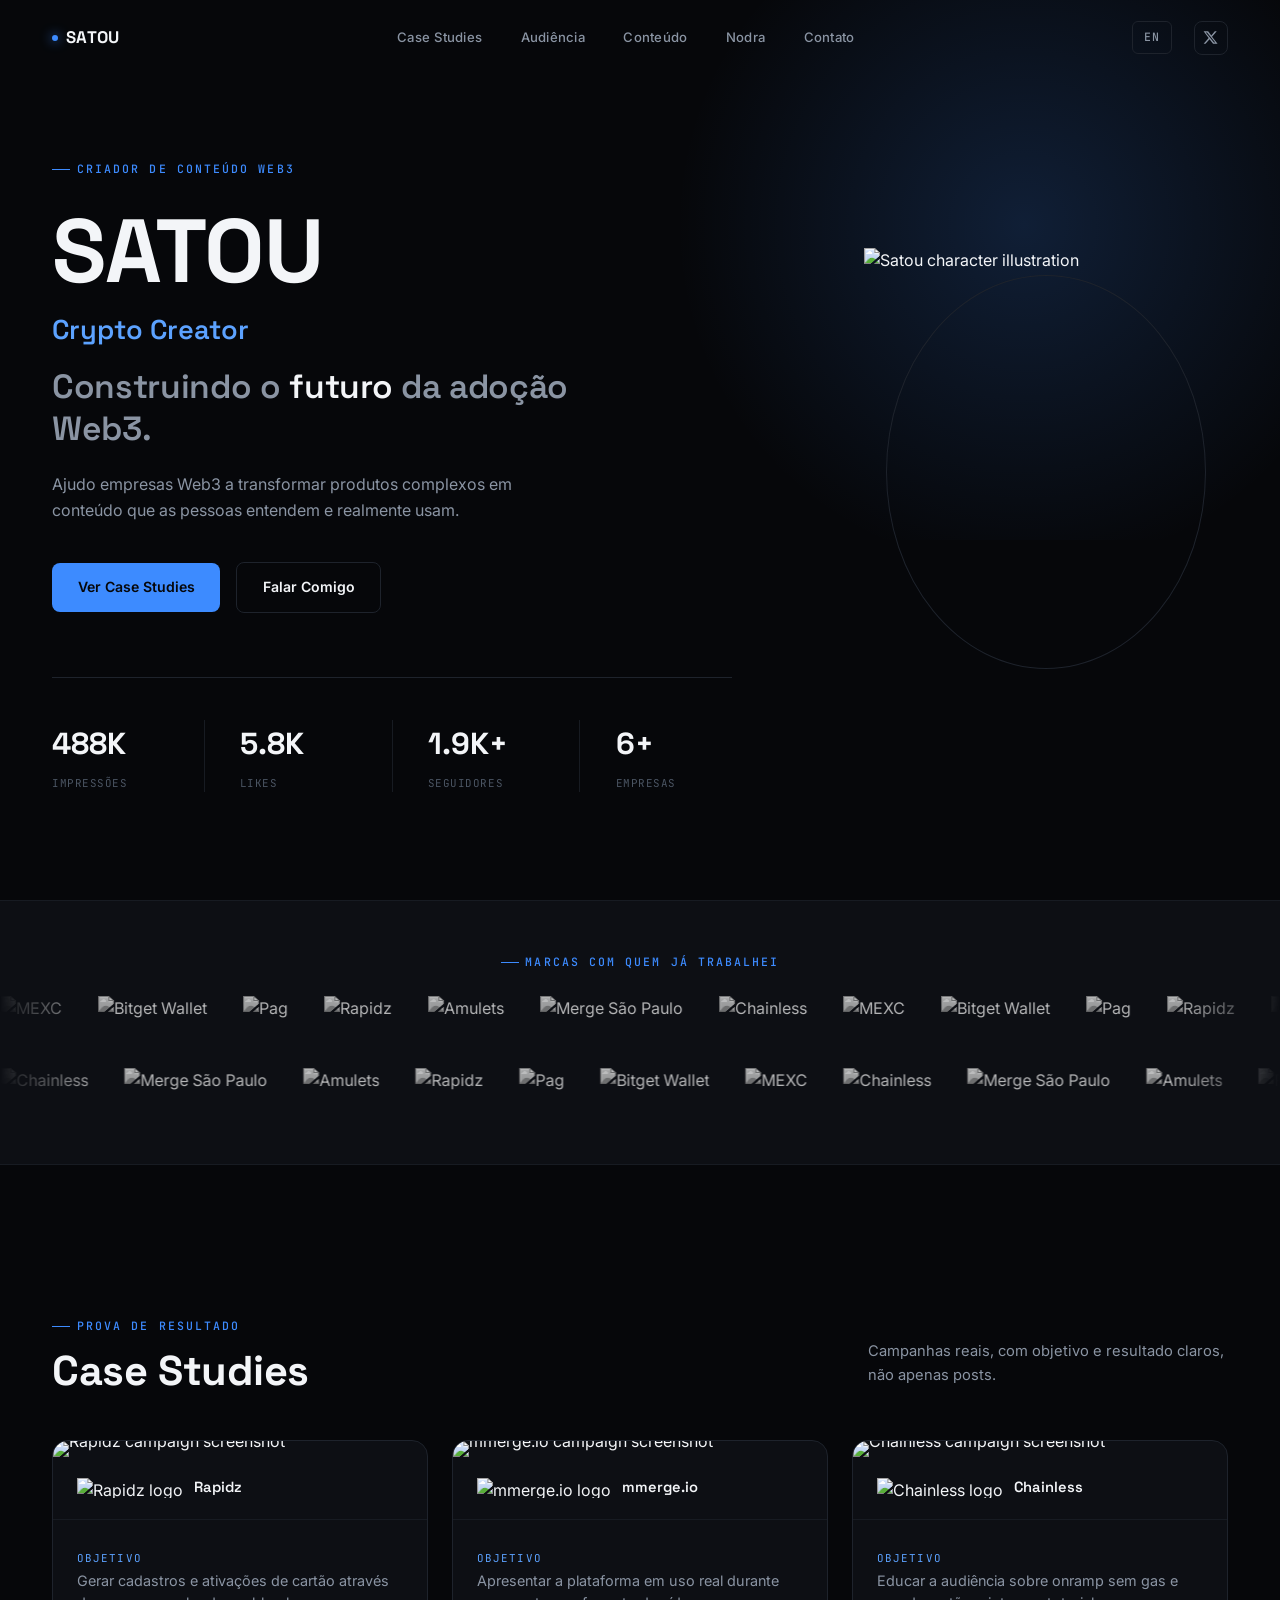
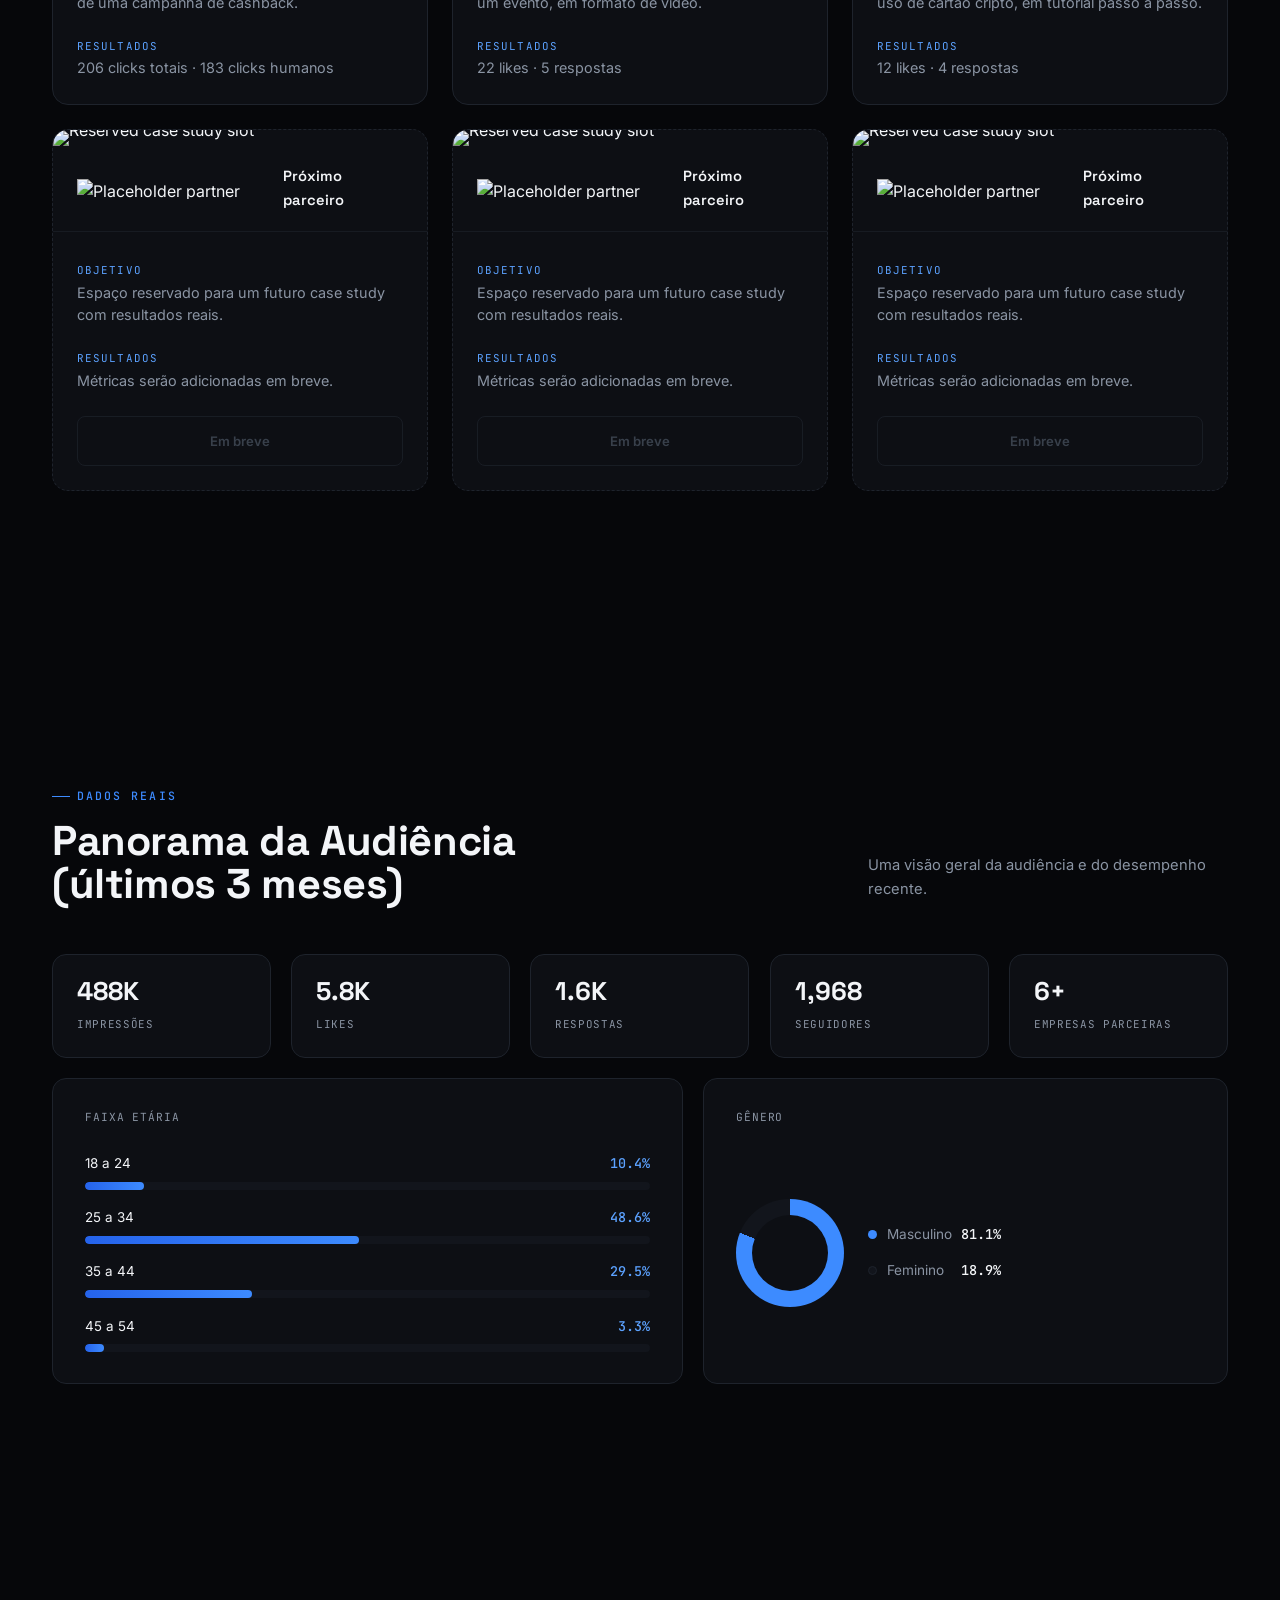
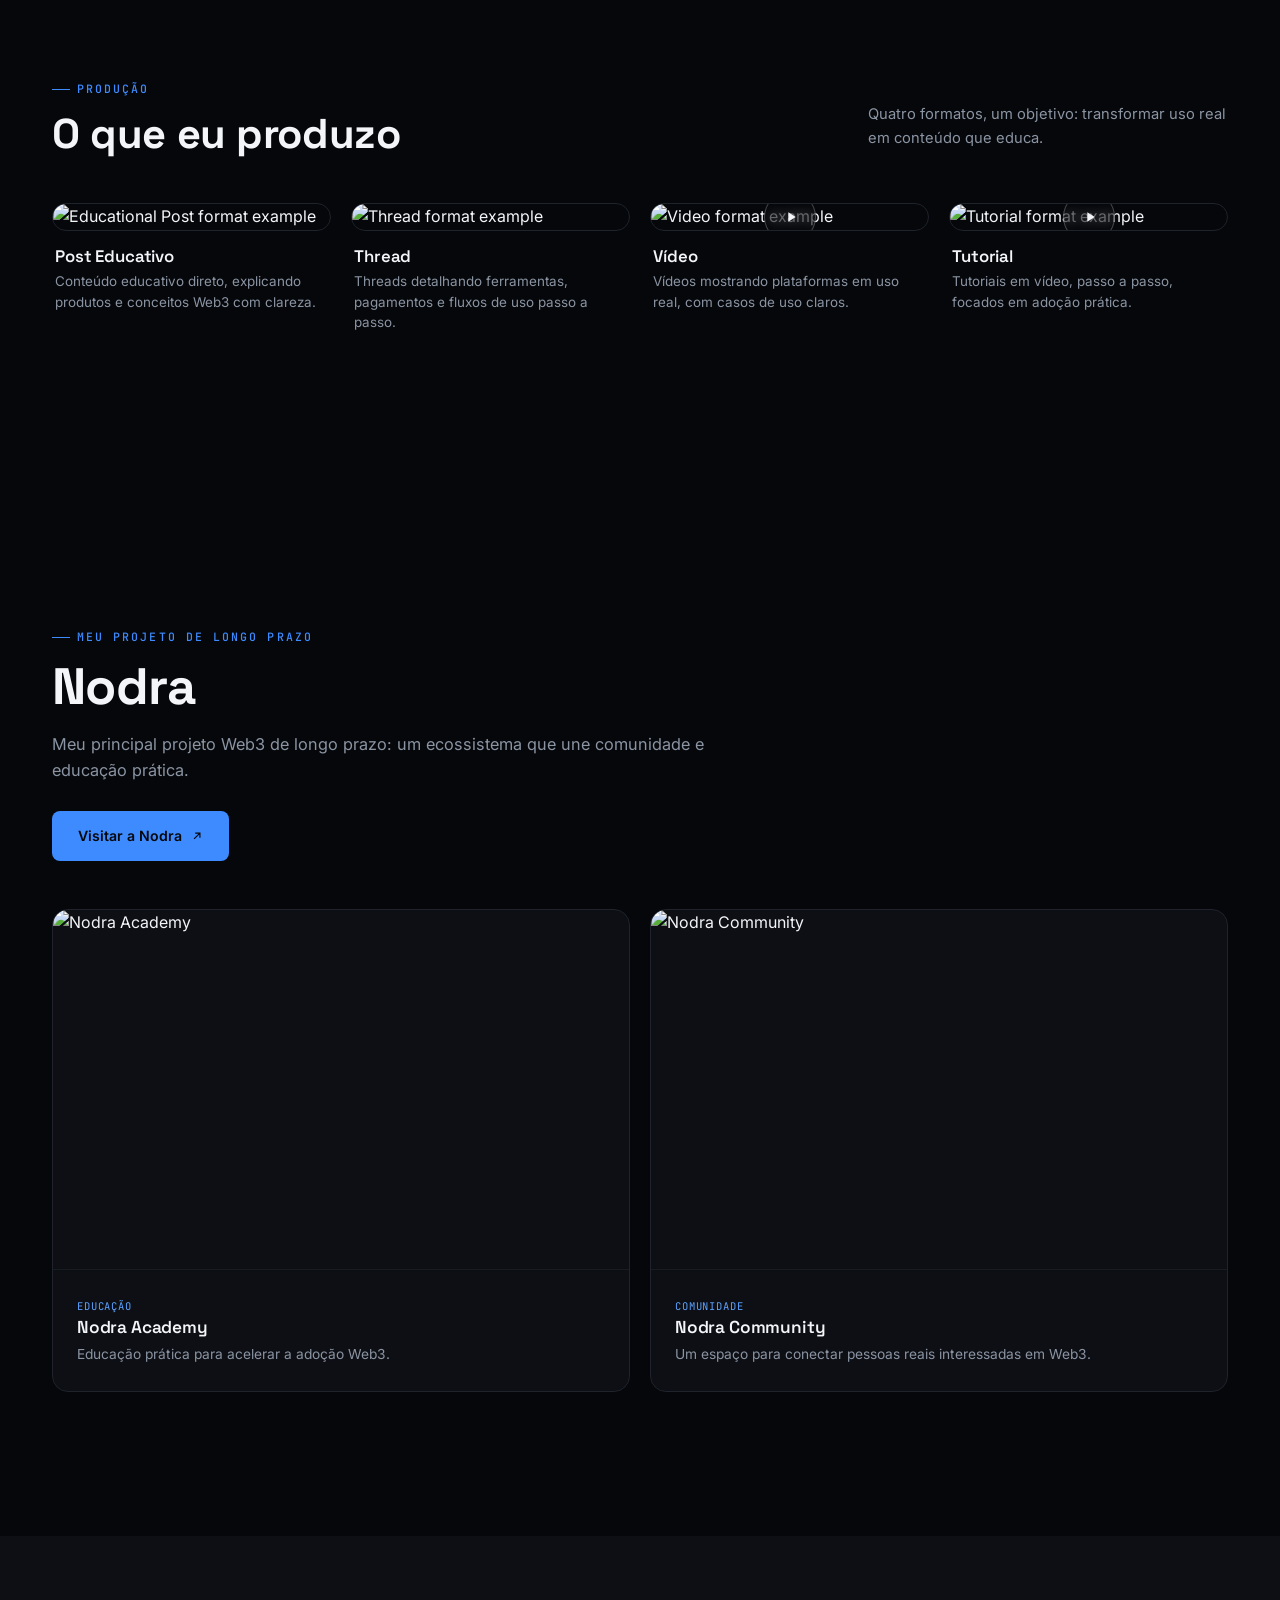
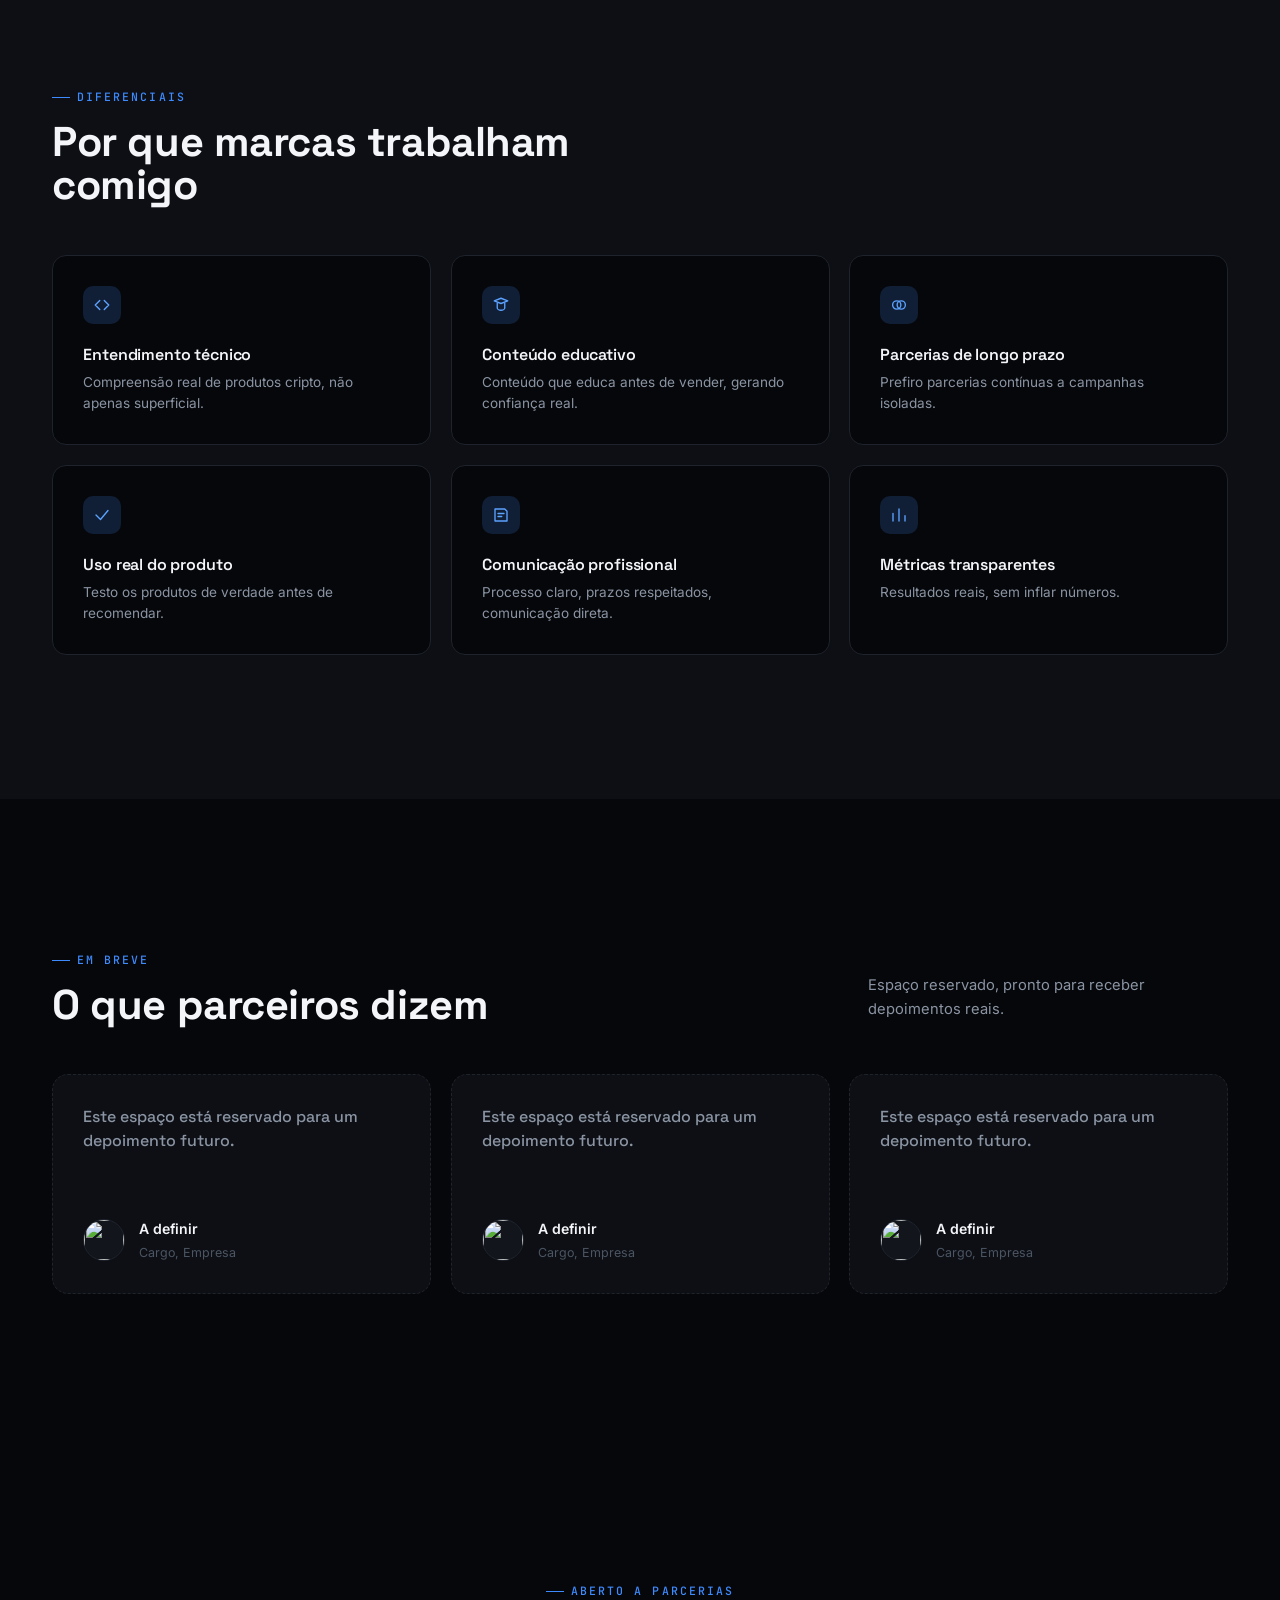
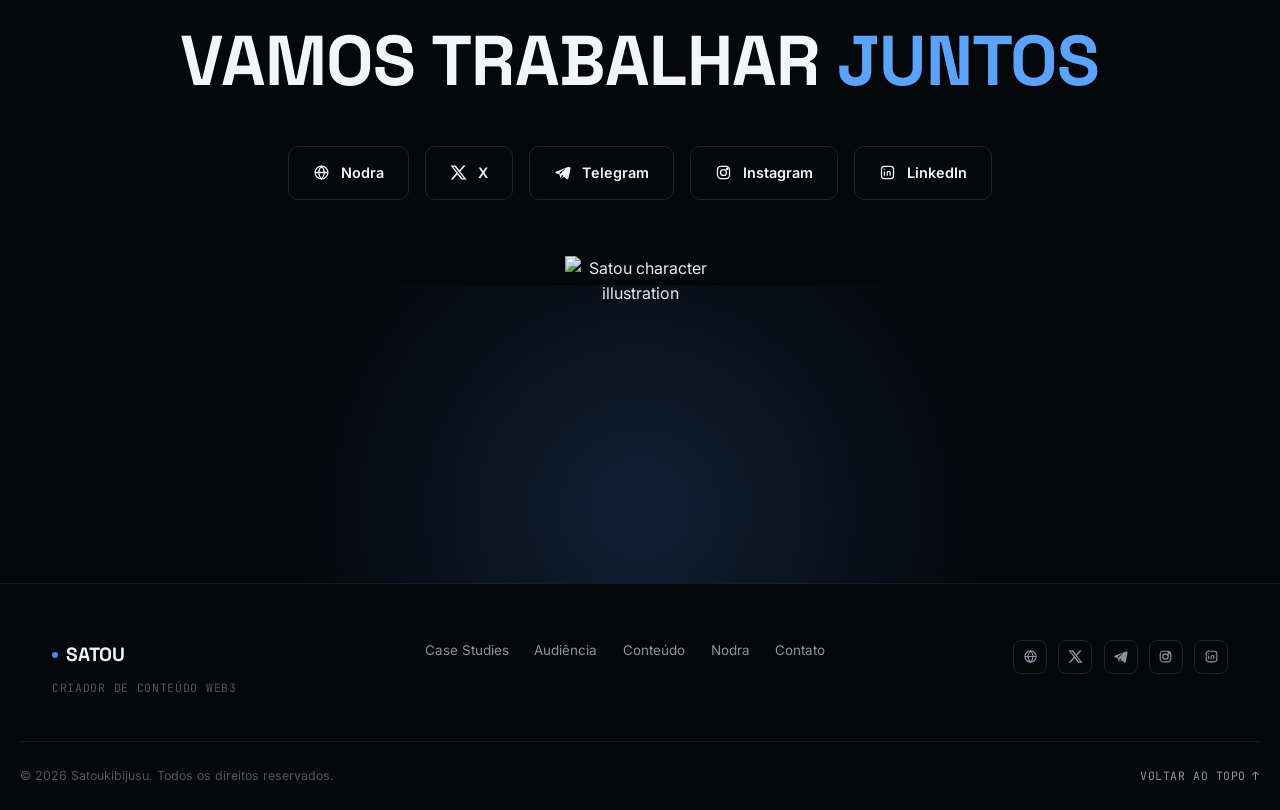
==== commit 663faeb5: "Refine portfolio layout and audience dashboard" ====
--- a/index.html
+++ b/index.html
@@ -102,6 +102,11 @@
           <span data-lang="pt">Construindo o <strong>futuro</strong> da adoção Web3.</span>
           <span data-lang="en">Building the <strong>future</strong> of Web3 adoption.</span>
         </h2>
+
+        <p class="hero-subtext">
+          <span data-lang="pt">Ajudo empresas Web3 a transformar produtos complexos em conteúdo que as pessoas entendem e realmente usam.</span>
+          <span data-lang="en">I help Web3 companies transform complex products into content people understand and actually use.</span>
+        </p>
 
         <div class="hero-actions">
           <a href="#case-studies" class="btn btn-primary">
@@ -359,54 +364,6 @@
   </section>
 
   <!-- ============================================================
-       AT A GLANCE
-       Numbers are edited directly in the markup below:
-       - data-target  → final value the counter animates to
-       - data-suffix  → text appended after the number (K, +, %...)
-       - data-decimals → decimal places (omit for whole numbers)
-       ============================================================ -->
-  <section class="glance section-pad" id="glance">
-    <div class="container">
-      <div class="glance-head" data-reveal>
-        <div class="eyebrow">
-          <span data-lang="pt">Panorama</span>
-          <span data-lang="en">At a Glance</span>
-        </div>
-        <h2>
-          <span data-lang="pt">Minha dimensão em números</span>
-          <span data-lang="en">My reach, at a glance</span>
-        </h2>
-      </div>
-
-      <div class="glance-grid">
-        <div class="glance-card" data-reveal data-delay="1">
-          <div class="glance-value"><span data-counter data-target="488" data-suffix="K">0</span></div>
-          <div class="glance-label"><span data-lang="pt">Impressões</span><span data-lang="en">Impressions</span></div>
-          <div class="glance-trend">↗ <span data-lang="pt">últimos 3 meses</span><span data-lang="en">last 3 months</span></div>
-        </div>
-
-        <div class="glance-card" data-reveal data-delay="2">
-          <div class="glance-value"><span data-counter data-target="5.8" data-suffix="K" data-decimals="1">0</span></div>
-          <div class="glance-label"><span data-lang="pt">Likes</span><span data-lang="en">Likes</span></div>
-          <div class="glance-trend">↗ <span data-lang="pt">engajamento real</span><span data-lang="en">real engagement</span></div>
-        </div>
-
-        <div class="glance-card" data-reveal data-delay="3">
-          <div class="glance-value"><span data-counter data-target="1.9" data-suffix="K+" data-decimals="1">0</span></div>
-          <div class="glance-label"><span data-lang="pt">Seguidores</span><span data-lang="en">Followers</span></div>
-          <div class="glance-trend">↗ <span data-lang="pt">e crescendo</span><span data-lang="en">and growing</span></div>
-        </div>
-
-        <div class="glance-card" data-reveal data-delay="4">
-          <div class="glance-value"><span data-counter data-target="6" data-suffix="+">0</span></div>
-          <div class="glance-label"><span data-lang="pt">Empresas parceiras</span><span data-lang="en">Partner companies</span></div>
-          <div class="glance-trend">↗ <span data-lang="pt">e em expansão</span><span data-lang="en">and expanding</span></div>
-        </div>
-      </div>
-    </div>
-  </section>
-
-  <!-- ============================================================
        CASE STUDIES
        To add a case study: duplicate one <article class="case-card">
        block, update the logo/screenshot paths (assets/logos and
@@ -435,13 +392,17 @@
       <div class="case-grid">
 
         <!-- Case 1: Rapidz -->
-        <article class="case-card" data-reveal data-delay="1">
+        <!-- TODO: replace # with the real post URL -->
+        <a class="case-card" href="#" target="_blank" rel="noopener" data-reveal data-delay="1">
+          <div class="case-media">
+            <img src="assets/screenshots/case-rapidz.svg" alt="Rapidz campaign screenshot" loading="lazy">
+            <span class="case-icon" aria-hidden="true">
+              <svg viewBox="0 0 24 24" fill="none" stroke="currentColor" stroke-width="2.2"><path d="M7 17 17 7M10 7h7v7"/></svg>
+            </span>
+          </div>
           <div class="case-card-header">
             <img class="case-logo" src="assets/logos/rapidz.svg" alt="Rapidz logo">
             <span class="case-brand">Rapidz</span>
-          </div>
-          <div class="case-media">
-            <img src="assets/screenshots/case-rapidz.svg" alt="Rapidz campaign screenshot" loading="lazy">
           </div>
           <div class="case-body">
             <div class="case-block">
@@ -457,21 +418,20 @@
               <p data-lang="en">206 total clicks · 183 human clicks</p>
             </div>
           </div>
-          <!-- TODO: replace # with the real post URL -->
-          <a class="case-cta" href="#" target="_blank" rel="noopener">
-            <span><span data-lang="pt">Ver post</span><span data-lang="en">View post</span></span>
-            <svg viewBox="0 0 24 24" fill="none" stroke="currentColor" stroke-width="2"><path d="M7 17 17 7M9 7h8v8"/></svg>
-          </a>
-        </article>
+        </a>
 
         <!-- Case 2: mmerge.io -->
-        <article class="case-card" data-reveal data-delay="2">
+        <!-- TODO: replace # with the real post URL -->
+        <a class="case-card" href="#" target="_blank" rel="noopener" data-reveal data-delay="2">
+          <div class="case-media">
+            <img src="assets/screenshots/case-mmerge.svg" alt="mmerge.io campaign screenshot" loading="lazy">
+            <span class="case-icon" aria-hidden="true">
+              <svg viewBox="0 0 24 24" fill="none" stroke="currentColor" stroke-width="2.2"><path d="M7 17 17 7M10 7h7v7"/></svg>
+            </span>
+          </div>
           <div class="case-card-header">
             <img class="case-logo" src="assets/logos/mmerge.svg" alt="mmerge.io logo">
             <span class="case-brand">mmerge.io</span>
-          </div>
-          <div class="case-media">
-            <img src="assets/screenshots/case-mmerge.svg" alt="mmerge.io campaign screenshot" loading="lazy">
           </div>
           <div class="case-body">
             <div class="case-block">
@@ -487,21 +447,20 @@
               <p data-lang="en">22 likes · 5 replies</p>
             </div>
           </div>
-          <!-- TODO: replace # with the real post URL -->
-          <a class="case-cta" href="#" target="_blank" rel="noopener">
-            <span><span data-lang="pt">Ver post</span><span data-lang="en">View post</span></span>
-            <svg viewBox="0 0 24 24" fill="none" stroke="currentColor" stroke-width="2"><path d="M7 17 17 7M9 7h8v8"/></svg>
-          </a>
-        </article>
+        </a>
 
         <!-- Case 3: Chainless -->
-        <article class="case-card" data-reveal data-delay="3">
+        <!-- TODO: replace # with the real post URL -->
+        <a class="case-card" href="#" target="_blank" rel="noopener" data-reveal data-delay="3">
+          <div class="case-media">
+            <img src="assets/screenshots/case-chainless.svg" alt="Chainless campaign screenshot" loading="lazy">
+            <span class="case-icon" aria-hidden="true">
+              <svg viewBox="0 0 24 24" fill="none" stroke="currentColor" stroke-width="2.2"><path d="M7 17 17 7M10 7h7v7"/></svg>
+            </span>
+          </div>
           <div class="case-card-header">
             <img class="case-logo" src="assets/logos/chainless.svg" alt="Chainless logo">
             <span class="case-brand">Chainless</span>
-          </div>
-          <div class="case-media">
-            <img src="assets/screenshots/case-chainless.svg" alt="Chainless campaign screenshot" loading="lazy">
           </div>
           <div class="case-body">
             <div class="case-block">
@@ -517,22 +476,17 @@
               <p data-lang="en">12 likes · 4 replies</p>
             </div>
           </div>
-          <!-- TODO: replace # with the real post URL -->
-          <a class="case-cta" href="#" target="_blank" rel="noopener">
-            <span><span data-lang="pt">Ver post</span><span data-lang="en">View post</span></span>
-            <svg viewBox="0 0 24 24" fill="none" stroke="currentColor" stroke-width="2"><path d="M7 17 17 7M9 7h8v8"/></svg>
-          </a>
-        </article>
+        </a>
 
         <!-- Case 4: placeholder slot, ready for the next real case study -->
         <article class="case-card is-placeholder" data-reveal data-delay="1">
+          <div class="case-media">
+            <img src="assets/screenshots/case-placeholder-a.svg" alt="Reserved case study slot" loading="lazy">
+          </div>
           <div class="case-card-header">
             <img class="case-logo" src="assets/logos/partner-a.svg" alt="Placeholder partner logo">
             <span class="case-brand" data-lang="pt">Próximo parceiro</span>
             <span class="case-brand" data-lang="en">Next partner</span>
-          </div>
-          <div class="case-media">
-            <img src="assets/screenshots/case-placeholder-a.svg" alt="Reserved case study slot" loading="lazy">
           </div>
           <div class="case-body">
             <div class="case-block">
@@ -556,13 +510,13 @@
 
         <!-- Case 5: placeholder slot -->
         <article class="case-card is-placeholder" data-reveal data-delay="2">
+          <div class="case-media">
+            <img src="assets/screenshots/case-placeholder-b.svg" alt="Reserved case study slot" loading="lazy">
+          </div>
           <div class="case-card-header">
             <img class="case-logo" src="assets/logos/partner-b.svg" alt="Placeholder partner logo">
             <span class="case-brand" data-lang="pt">Próximo parceiro</span>
             <span class="case-brand" data-lang="en">Next partner</span>
-          </div>
-          <div class="case-media">
-            <img src="assets/screenshots/case-placeholder-b.svg" alt="Reserved case study slot" loading="lazy">
           </div>
           <div class="case-body">
             <div class="case-block">
@@ -586,13 +540,13 @@
 
         <!-- Case 6: placeholder slot -->
         <article class="case-card is-placeholder" data-reveal data-delay="3">
+          <div class="case-media">
+            <img src="assets/screenshots/case-placeholder-c.svg" alt="Reserved case study slot" loading="lazy">
+          </div>
           <div class="case-card-header">
             <img class="case-logo" src="assets/logos/partner-c.svg" alt="Placeholder partner logo">
             <span class="case-brand" data-lang="pt">Próximo parceiro</span>
             <span class="case-brand" data-lang="en">Next partner</span>
-          </div>
-          <div class="case-media">
-            <img src="assets/screenshots/case-placeholder-c.svg" alt="Reserved case study slot" loading="lazy">
           </div>
           <div class="case-body">
             <div class="case-block">
@@ -620,13 +574,19 @@
 
   <!-- ============================================================
        AUDIENCE (SaaS-style dashboard)
-       Every number below is plain text or an inline style attribute,
-       so updating a figure is a direct HTML edit:
-       - Age bars: change the % in the label AND the bar-fill's
-         inline "width" (both must match).
-       - Gender donut: change the "--pct" custom property on .donut
-         (share of the first/blue segment) AND the legend numbers.
-       - Engagement / Followers: just edit the visible numbers.
+       Two rows:
+       - dashboard-kpis: top strip of 5 headline metrics. Each
+         number is plain text, edit directly.
+       - dashboard-grid: three breakdown cards.
+         - Age bars: change the % in the label AND the bar-fill's
+           inline "width" (both must match).
+         - Gender donut: change the "--pct" custom property on
+           .donut (share of the first/blue segment) AND the legend
+           numbers.
+         - Engagement Insights: composition bars (Likes vs Replies
+           as a share of total engagement); update the inline
+           "width" and label % together if the underlying numbers
+           in the KPI strip above change.
        ============================================================ -->
   <section class="audience section-pad" id="audience">
     <div class="container">
@@ -637,16 +597,41 @@
             <span data-lang="en">Real data</span>
           </div>
           <h2>
-            <span data-lang="pt">Audiência (últimos 3 meses)</span>
-            <span data-lang="en">Audience (last 3 months)</span>
+            <span data-lang="pt">Panorama da Audiência (últimos 3 meses)</span>
+            <span data-lang="en">Audience Overview (last 3 months)</span>
           </h2>
         </div>
         <p>
-          <span data-lang="pt">Quem consome o conteúdo e como ele performa, em formato de painel.</span>
-          <span data-lang="en">Who consumes the content and how it performs, dashboard style.</span>
+          <span data-lang="pt">Uma visão geral da audiência e do desempenho recente.</span>
+          <span data-lang="en">An overview of your audience and recent content performance.</span>
         </p>
       </div>
 
+      <!-- Row 1: headline metrics -->
+      <div class="dashboard-kpis">
+        <div class="kpi-card" data-reveal data-delay="1">
+          <div class="kpi-value">488K</div>
+          <div class="kpi-label"><span data-lang="pt">Impressões</span><span data-lang="en">Impressions</span></div>
+        </div>
+        <div class="kpi-card" data-reveal data-delay="2">
+          <div class="kpi-value">5.8K</div>
+          <div class="kpi-label">Likes</div>
+        </div>
+        <div class="kpi-card" data-reveal data-delay="3">
+          <div class="kpi-value">1.6K</div>
+          <div class="kpi-label"><span data-lang="pt">Respostas</span><span data-lang="en">Replies</span></div>
+        </div>
+        <div class="kpi-card" data-reveal data-delay="4">
+          <div class="kpi-value">1,968</div>
+          <div class="kpi-label"><span data-lang="pt">Seguidores</span><span data-lang="en">Followers</span></div>
+        </div>
+        <div class="kpi-card" data-reveal data-delay="5">
+          <div class="kpi-value">6+</div>
+          <div class="kpi-label"><span data-lang="pt">Empresas parceiras</span><span data-lang="en">Partner companies</span></div>
+        </div>
+      </div>
+
+      <!-- Row 2: breakdowns -->
       <div class="dashboard-grid">
 
         <!-- Age range: horizontal bars -->
@@ -698,45 +683,19 @@
           </div>
         </div>
 
-        <!-- Engagement: quick metric list -->
-        <div class="dash-card dash-card--engagement" data-reveal data-delay="3">
-          <div class="dash-card-title">
-            <span data-lang="pt">Engajamento</span>
-            <span data-lang="en">Engagement</span>
-          </div>
-          <div class="metric-list">
-            <div class="metric-row">
-              <span class="metric-row-label"><span data-lang="pt">Impressões</span><span data-lang="en">Impressions</span></span>
-              <span class="metric-row-value">488K</span>
-            </div>
-            <div class="metric-row">
-              <span class="metric-row-label">Likes</span>
-              <span class="metric-row-value">5.8K</span>
-            </div>
-            <div class="metric-row">
-              <span class="metric-row-label"><span data-lang="pt">Respostas</span><span data-lang="en">Replies</span></span>
-              <span class="metric-row-value">1.6K</span>
-            </div>
-          </div>
-        </div>
-
-        <!-- Followers: hero number -->
-        <div class="dash-card dash-card--followers" data-reveal data-delay="4">
-          <div class="followers-value">1,968</div>
-          <div class="followers-label"><span data-lang="pt">Seguidores</span><span data-lang="en">Followers</span></div>
-          <div class="followers-trend">↗ <span data-lang="pt">crescimento constante</span><span data-lang="en">steady growth</span></div>
-        </div>
-
       </div>
     </div>
   </section>
 
   <!-- ============================================================
        CONTENT FORMATS
-       To add/replace a format: drop the screenshot in
-       assets/screenshots/ and update the <img src>. The
-       ".content-play" button is only meant for video/tutorial
-       cards; remove that <div> for static formats like Posts.
+       Cards represent permanent categories (Educational Post,
+       Thread, Video, Tutorial), not specific campaigns. To update
+       a card in the future: swap the screenshot in
+       assets/screenshots/ and the href, titles/structure do not
+       need to change. The ".content-play" button is only meant
+       for video/tutorial cards; remove that <div> for static
+       formats like Educational Post.
        ============================================================ -->
   <section class="content section-pad" id="content">
     <div class="container">
@@ -759,33 +718,39 @@
 
       <div class="content-grid">
 
-        <div class="content-card" data-reveal data-delay="1">
+        <!-- Category: Educational Post. To update: swap the screenshot and the href only. -->
+        <!-- TODO: replace # with the real post URL -->
+        <a class="content-card" href="#" target="_blank" rel="noopener" data-reveal data-delay="1">
           <div class="content-media">
-            <img src="assets/screenshots/content-posts.svg" alt="Posts format example" loading="lazy">
+            <img src="assets/screenshots/content-posts.svg" alt="Educational Post format example" loading="lazy">
           </div>
           <div class="content-info">
-            <h3><span data-lang="pt">Posts</span><span data-lang="en">Posts</span></h3>
+            <h3><span data-lang="pt">Post Educativo</span><span data-lang="en">Educational Post</span></h3>
             <p>
-              <span data-lang="pt">Conteúdo patrocinado, comunicando produtos com foco no usuário.</span>
-              <span data-lang="en">Sponsored content, promoting products with clear, user-focused messaging.</span>
+              <span data-lang="pt">Conteúdo educativo direto, explicando produtos e conceitos Web3 com clareza.</span>
+              <span data-lang="en">Straightforward educational content, explaining Web3 products and concepts clearly.</span>
             </p>
           </div>
-        </div>
-
-        <div class="content-card" data-reveal data-delay="2">
+        </a>
+
+        <!-- Category: Thread. To update: swap the screenshot and the href only. -->
+        <!-- TODO: replace # with the real post URL -->
+        <a class="content-card" href="#" target="_blank" rel="noopener" data-reveal data-delay="2">
           <div class="content-media">
-            <img src="assets/screenshots/content-threads.svg" alt="Threads format example" loading="lazy">
+            <img src="assets/screenshots/content-threads.svg" alt="Thread format example" loading="lazy">
           </div>
           <div class="content-info">
-            <h3><span data-lang="pt">Threads</span><span data-lang="en">Threads</span></h3>
+            <h3><span data-lang="pt">Thread</span><span data-lang="en">Thread</span></h3>
             <p>
-              <span data-lang="pt">Threads explicando ferramentas, pagamentos e fluxos de forma simples.</span>
-              <span data-lang="en">Threads breaking down tools, payments and user flows in a simple way.</span>
+              <span data-lang="pt">Threads detalhando ferramentas, pagamentos e fluxos de uso passo a passo.</span>
+              <span data-lang="en">Threads breaking down tools, payments and usage flows step by step.</span>
             </p>
           </div>
-        </div>
-
-        <div class="content-card" data-reveal data-delay="3">
+        </a>
+
+        <!-- Category: Video. To update: swap the screenshot and the href only. -->
+        <!-- TODO: replace # with the real post URL -->
+        <a class="content-card" href="#" target="_blank" rel="noopener" data-reveal data-delay="3">
           <div class="content-media">
             <img src="assets/screenshots/content-videos.svg" alt="Video format example" loading="lazy">
             <div class="content-play" aria-hidden="true">
@@ -793,15 +758,17 @@
             </div>
           </div>
           <div class="content-info">
-            <h3><span data-lang="pt">Vídeos</span><span data-lang="en">Videos</span></h3>
+            <h3><span data-lang="pt">Vídeo</span><span data-lang="en">Video</span></h3>
             <p>
-              <span data-lang="pt">Apresentação de plataformas em uso real, com casos de uso claros.</span>
-              <span data-lang="en">Presenting platforms in real use, with clear features and use cases.</span>
+              <span data-lang="pt">Vídeos mostrando plataformas em uso real, com casos de uso claros.</span>
+              <span data-lang="en">Videos showing platforms in real use, with clear use cases.</span>
             </p>
           </div>
-        </div>
-
-        <div class="content-card" data-reveal data-delay="4">
+        </a>
+
+        <!-- Category: Tutorial. To update: swap the screenshot and the href only. -->
+        <!-- TODO: replace # with the real post URL -->
+        <a class="content-card" href="#" target="_blank" rel="noopener" data-reveal data-delay="4">
           <div class="content-media">
             <img src="assets/screenshots/content-tutorials.svg" alt="Tutorial format example" loading="lazy">
             <div class="content-play" aria-hidden="true">
@@ -809,13 +776,13 @@
             </div>
           </div>
           <div class="content-info">
-            <h3><span data-lang="pt">Tutoriais</span><span data-lang="en">Tutorials</span></h3>
+            <h3><span data-lang="pt">Tutorial</span><span data-lang="en">Tutorial</span></h3>
             <p>
-              <span data-lang="pt">Passo a passo focado em uso real, ajudando na adoção do produto.</span>
-              <span data-lang="en">Step-by-step content focused on real usage, helping drive adoption.</span>
+              <span data-lang="pt">Tutoriais em vídeo, passo a passo, focados em adoção prática.</span>
+              <span data-lang="en">Step-by-step video tutorials focused on practical adoption.</span>
             </p>
           </div>
-        </div>
+        </a>
 
       </div>
     </div>
@@ -823,10 +790,9 @@
 
   <!-- ============================================================
        NODRA
-       Nodra is presented as a multi-pillar ecosystem; Academy is
-       just one card among equals, never the visual centerpiece.
-       "Future Events" / "Future Products" are marked is-placeholder
-       (dashed card) since they have not launched yet.
+       Condensed to the two active pillars (Academy, Community).
+       Both the section CTA and each card link out to the live
+       platform to drive traffic there.
        ============================================================ -->
   <section class="nodra section-pad" id="nodra">
     <div class="container">
@@ -837,14 +803,34 @@
         </div>
         <h2>Nodra</h2>
         <p>
-          <span data-lang="pt">Um ecossistema Web3 em crescimento, reunindo iniciativas de educação, comunidade, desenvolvimento e adoção. A Nodra Academy é apenas um dos pilares desse projeto.</span>
-          <span data-lang="en">A growing Web3 ecosystem, bringing together education, community, development and adoption initiatives. Nodra Academy is just one pillar of this project.</span>
+          <span data-lang="pt">Meu principal projeto Web3 de longo prazo: um ecossistema que une comunidade e educação prática.</span>
+          <span data-lang="en">My main long-term Web3 project: an ecosystem bringing together community and practical education.</span>
         </p>
+        <a class="btn btn-primary nodra-cta" href="https://nodra.netlify.app/" target="_blank" rel="noopener">
+          <span data-lang="pt">Visitar a Nodra</span>
+          <span data-lang="en">Visit Nodra</span>
+          <svg viewBox="0 0 24 24" fill="none" stroke="currentColor" stroke-width="2"><path d="M7 17 17 7M9 7h8v8"/></svg>
+        </a>
       </div>
 
       <div class="nodra-grid">
 
-        <article class="nodra-card" data-reveal data-delay="1">
+        <a class="nodra-card" href="https://nodra.netlify.app/" target="_blank" rel="noopener" data-reveal data-delay="1">
+          <div class="nodra-card-media">
+            <img src="assets/images/nodra-academy.svg" alt="Nodra Academy" loading="lazy">
+          </div>
+          <div class="nodra-card-body">
+            <span class="nodra-card-tag" data-lang="pt">Educação</span>
+            <span class="nodra-card-tag" data-lang="en">Education</span>
+            <h3>Nodra Academy</h3>
+            <p>
+              <span data-lang="pt">Educação prática para acelerar a adoção Web3.</span>
+              <span data-lang="en">Practical education to accelerate Web3 adoption.</span>
+            </p>
+          </div>
+        </a>
+
+        <a class="nodra-card" href="https://nodra.netlify.app/" target="_blank" rel="noopener" data-reveal data-delay="2">
           <div class="nodra-card-media">
             <img src="assets/images/nodra-community.svg" alt="Nodra Community" loading="lazy">
           </div>
@@ -853,71 +839,11 @@
             <span class="nodra-card-tag" data-lang="en">Community</span>
             <h3>Nodra Community</h3>
             <p>
-              <span data-lang="pt">Um espaço para conectar pessoas reais interessadas em Web3, além de qualquer curso.</span>
-              <span data-lang="en">A space connecting real people interested in Web3, beyond any single course.</span>
+              <span data-lang="pt">Um espaço para conectar pessoas reais interessadas em Web3.</span>
+              <span data-lang="en">A space connecting real people interested in Web3.</span>
             </p>
           </div>
-        </article>
-
-        <article class="nodra-card" data-reveal data-delay="2">
-          <div class="nodra-card-media">
-            <img src="assets/images/nodra-academy.svg" alt="Nodra Academy" loading="lazy">
-          </div>
-          <div class="nodra-card-body">
-            <span class="nodra-card-tag" data-lang="pt">Educação</span>
-            <span class="nodra-card-tag" data-lang="en">Education</span>
-            <h3>Nodra Academy</h3>
-            <p>
-              <span data-lang="pt">Um dos pilares do ecossistema: educação prática para acelerar a adoção Web3.</span>
-              <span data-lang="en">One pillar of the ecosystem: practical education to accelerate Web3 adoption.</span>
-            </p>
-          </div>
-        </article>
-
-        <article class="nodra-card" data-reveal data-delay="3">
-          <div class="nodra-card-media">
-            <img src="assets/images/nodra-guides.svg" alt="Nodra Crypto Guides" loading="lazy">
-          </div>
-          <div class="nodra-card-body">
-            <span class="nodra-card-tag" data-lang="pt">Conteúdo</span>
-            <span class="nodra-card-tag" data-lang="en">Content</span>
-            <h3>Crypto Guides</h3>
-            <p>
-              <span data-lang="pt">Guias práticos e atualizados sobre ferramentas, cripto e uso real.</span>
-              <span data-lang="en">Practical, up-to-date guides on tools, crypto and real-world usage.</span>
-            </p>
-          </div>
-        </article>
-
-        <article class="nodra-card is-placeholder" data-reveal data-delay="4">
-          <div class="nodra-card-media">
-            <img src="assets/images/nodra-events.svg" alt="Nodra Future Events" loading="lazy">
-          </div>
-          <div class="nodra-card-body">
-            <span class="nodra-card-tag" data-lang="pt">Em breve</span>
-            <span class="nodra-card-tag" data-lang="en">Coming soon</span>
-            <h3><span data-lang="pt">Futuros Eventos</span><span data-lang="en">Future Events</span></h3>
-            <p>
-              <span data-lang="pt">Encontros presenciais e online planejados para o ecossistema.</span>
-              <span data-lang="en">In-person and online events planned for the ecosystem.</span>
-            </p>
-          </div>
-        </article>
-
-        <article class="nodra-card is-placeholder" data-reveal data-delay="5">
-          <div class="nodra-card-media">
-            <img src="assets/images/nodra-products.svg" alt="Nodra Future Products" loading="lazy">
-          </div>
-          <div class="nodra-card-body">
-            <span class="nodra-card-tag" data-lang="pt">Em breve</span>
-            <span class="nodra-card-tag" data-lang="en">Coming soon</span>
-            <h3><span data-lang="pt">Futuros Produtos</span><span data-lang="en">Future Products</span></h3>
-            <p>
-              <span data-lang="pt">Novas ferramentas em desenvolvimento dentro do ecossistema Nodra.</span>
-              <span data-lang="en">New tools currently in development within the Nodra ecosystem.</span>
-            </p>
-          </div>
-        </article>
+        </a>
 
       </div>
     </div>
@@ -1114,6 +1040,11 @@
       </h2>
 
       <div class="contact-links">
+        <a class="contact-link" href="https://nodra.netlify.app/" target="_blank" rel="noopener">
+          <svg viewBox="0 0 24 24" fill="none" stroke="currentColor" stroke-width="1.8"><circle cx="12" cy="12" r="9"/><path d="M3 12h18M12 3c2.5 2.6 4 6 4 9s-1.5 6.4-4 9c-2.5-2.6-4-6-4-9s1.5-6.4 4-9Z"/></svg>
+          <span>Nodra</span>
+        </a>
+
         <a class="contact-link" href="https://x.com/Satoukibijusu" target="_blank" rel="noopener">
           <svg viewBox="0 0 24 24" fill="currentColor"><path d="M18.9 2H22l-7.6 8.7L23.3 22h-7.2l-5.6-7.3L4 22H1l8.1-9.3L.9 2h7.3l5.1 6.7L18.9 2Zm-1.3 18h2L6.5 4H4.4l13.2 16Z"/></svg>
           <span>X</span>
@@ -1165,6 +1096,9 @@
       </nav>
 
       <div class="footer-social">
+        <a class="nav-social" href="https://nodra.netlify.app/" target="_blank" rel="noopener" aria-label="Nodra">
+          <svg viewBox="0 0 24 24" fill="none" stroke="currentColor" stroke-width="1.8"><circle cx="12" cy="12" r="9"/><path d="M3 12h18M12 3c2.5 2.6 4 6 4 9s-1.5 6.4-4 9c-2.5-2.6-4-6-4-9s1.5-6.4 4-9Z"/></svg>
+        </a>
         <a class="nav-social" href="https://x.com/Satoukibijusu" target="_blank" rel="noopener" aria-label="X (Twitter)">
           <svg viewBox="0 0 24 24" fill="currentColor"><path d="M18.9 2H22l-7.6 8.7L23.3 22h-7.2l-5.6-7.3L4 22H1l8.1-9.3L.9 2h7.3l5.1 6.7L18.9 2Zm-1.3 18h2L6.5 4H4.4l13.2 16Z"/></svg>
         </a>
--- a/css/style.css
+++ b/css/style.css
@@ -402,12 +402,21 @@
   color: var(--muted);
   line-height: 1.25;
   max-width: 560px;
-  margin-bottom: 2.6rem;
+  margin-bottom: 1.4rem;
 }
 
 .hero-mission strong {
   color: var(--white);
   font-weight: 600;
+}
+
+.hero-subtext {
+  font-family: var(--font-body);
+  font-size: 1rem;
+  line-height: 1.6;
+  color: var(--muted);
+  max-width: 480px;
+  margin-bottom: 2.4rem;
 }
 
 .hero-actions {
@@ -517,14 +526,19 @@
   display: flex;
   align-items: center;
   width: max-content;
+  will-change: transform;
+  transform: translateZ(0);
+  backface-visibility: hidden;
 }
 
 .marquee-track--a {
   animation: marqueeLeft 64s linear infinite;
+  animation-delay: -20s;
 }
 
 .marquee-track--b {
   animation: marqueeRight 92s linear infinite;
+  animation-delay: -35s;
 }
 
 .marquee-list {
@@ -552,62 +566,6 @@
 .logo-item img {
   height: 100%;
   width: auto;
-}
-
-/* ------------------------------------------------------------
-   10. AT A GLANCE
-   ------------------------------------------------------------ */
-.glance-head {
-  margin-bottom: 3rem;
-  max-width: 620px;
-}
-
-.glance-head h2 { font-size: clamp(1.9rem, 3.4vw, 2.6rem); margin-top: 0.8rem; }
-
-.glance-grid {
-  display: grid;
-  grid-template-columns: repeat(4, 1fr);
-  gap: 1.25rem;
-}
-
-.glance-card {
-  background: var(--surface);
-  border: 1px solid var(--border);
-  border-radius: 14px;
-  padding: 2rem 1.75rem;
-  transition: border-color var(--dur-fast) ease, transform var(--dur-fast) var(--ease-out);
-}
-
-.glance-card:hover {
-  border-color: var(--blue-dim);
-  transform: translateY(-3px);
-}
-
-.glance-value {
-  font-family: var(--font-display);
-  font-size: clamp(2.1rem, 3.4vw, 2.7rem);
-  font-weight: 700;
-  color: var(--white);
-  line-height: 1;
-  margin-bottom: 0.9rem;
-}
-
-.glance-label {
-  font-family: var(--font-mono);
-  font-size: 0.72rem;
-  letter-spacing: 0.06em;
-  text-transform: uppercase;
-  color: var(--muted);
-  margin-bottom: 0.6rem;
-}
-
-.glance-trend {
-  display: inline-flex;
-  align-items: center;
-  gap: 0.3rem;
-  font-family: var(--font-mono);
-  font-size: 0.72rem;
-  color: var(--blue-bright);
 }
 
 /* ------------------------------------------------------------
@@ -660,7 +618,7 @@
   display: flex;
   align-items: center;
   gap: 0.7rem;
-  padding: 1.4rem 1.5rem;
+  padding: 1.2rem 1.5rem;
   border-bottom: 1px solid var(--border-soft);
 }
 
@@ -677,18 +635,50 @@
 }
 
 .case-media {
-  padding: 1.25rem 1.5rem 0;
+  position: relative;
+  overflow: hidden;
+  line-height: 0;
 }
 
 .case-media img {
   width: 100%;
-  border-radius: 10px;
   display: block;
-  transition: transform 0.5s var(--ease-out);
+  transition: transform 0.6s var(--ease-out);
 }
 
 .case-card:hover .case-media img {
-  transform: scale(1.015);
+  transform: scale(1.045);
+}
+
+/* small, discreet corner icon; the screenshot stays the focal point */
+.case-icon {
+  position: absolute;
+  top: 12px;
+  right: 12px;
+  width: 26px;
+  height: 26px;
+  border-radius: 50%;
+  background: rgba(6, 7, 10, 0.55);
+  backdrop-filter: blur(6px);
+  -webkit-backdrop-filter: blur(6px);
+  display: flex;
+  align-items: center;
+  justify-content: center;
+  opacity: 0;
+  transform: translateY(-3px);
+  transition: opacity var(--dur-fast) ease, transform var(--dur-fast) var(--ease-out), background var(--dur-fast) ease;
+}
+
+.case-icon svg {
+  width: 10px;
+  height: 10px;
+  color: var(--white);
+}
+
+.case-card:hover .case-icon {
+  opacity: 1;
+  transform: translateY(0);
+  background: var(--blue);
 }
 
 .case-body {
@@ -715,10 +705,11 @@
   line-height: 1.55;
 }
 
-.case-cta {
-  display: flex;
-  align-items: center;
-  justify-content: space-between;
+/* static "coming soon" indicator for reserved (non-clickable) slots */
+.case-cta.is-placeholder {
+  display: flex;
+  align-items: center;
+  justify-content: center;
   gap: 0.5rem;
   margin: 0 1.5rem 1.5rem;
   padding: 0.85rem 1.1rem;
@@ -726,27 +717,8 @@
   border-radius: 8px;
   font-size: 0.82rem;
   font-weight: 600;
-  color: var(--white);
-  transition: border-color var(--dur-fast) ease, background var(--dur-fast) ease;
-}
-
-.case-cta:hover {
-  border-color: var(--blue);
-  background: var(--blue-glow);
-}
-
-.case-cta svg {
-  width: 13px;
-  height: 13px;
-  transition: transform var(--dur-fast) var(--ease-out);
-}
-
-.case-cta:hover svg { transform: translate(2px, -2px); }
-
-.case-cta.is-placeholder {
   color: var(--muted-2);
   cursor: not-allowed;
-  pointer-events: none;
   opacity: 0.7;
 }
 
@@ -765,11 +737,52 @@
    All figures live directly in the HTML (text + inline style
    widths/gradients), so updating a number is a single edit with
    no JS or build step involved. See README for a walkthrough.
-   ------------------------------------------------------------ */
+   Two rows: a top KPI strip (headline metrics), then a row of
+   three breakdown cards (Age, Gender, Engagement Insights).
+   ------------------------------------------------------------ */
+
+/* Row 1: headline metrics strip */
+.dashboard-kpis {
+  display: grid;
+  grid-template-columns: repeat(5, 1fr);
+  gap: 1.25rem;
+  margin-bottom: 1.25rem;
+}
+
+.kpi-card {
+  background: var(--surface);
+  border: 1px solid var(--border);
+  border-radius: 14px;
+  padding: 1.5rem 1.5rem;
+  transition: border-color var(--dur-fast) ease, transform var(--dur-fast) var(--ease-out);
+}
+
+.kpi-card:hover {
+  border-color: var(--blue-dim);
+  transform: translateY(-3px);
+}
+
+.kpi-value {
+  font-family: var(--font-display);
+  font-size: clamp(1.5rem, 2vw, 1.9rem);
+  font-weight: 700;
+  color: var(--white);
+  line-height: 1;
+  margin-bottom: 0.7rem;
+}
+
+.kpi-label {
+  font-family: var(--font-mono);
+  font-size: 0.68rem;
+  letter-spacing: 0.06em;
+  text-transform: uppercase;
+  color: var(--muted);
+}
+
+/* Row 2: breakdown cards */
 .dashboard-grid {
   display: grid;
-  grid-template-columns: 1.4fr 1fr 1fr;
-  grid-template-rows: auto auto;
+  grid-template-columns: 1.2fr 1fr;
   gap: 1.25rem;
 }
 
@@ -783,29 +796,22 @@
 
 .dash-card:hover { border-color: var(--border-soft); }
 
-.dash-card--age {
-  grid-column: 1;
-  grid-row: 1 / span 2;
-}
-
 .dash-card--gender {
-  grid-column: 2;
-  grid-row: 1 / span 2;
   display: flex;
   flex-direction: column;
 }
 
 .dash-card--engagement {
-  grid-column: 3;
-  grid-row: 1;
-}
-
-.dash-card--followers {
-  grid-column: 3;
-  grid-row: 2;
-  display: flex;
-  flex-direction: column;
-  justify-content: center;
+  grid-column: 1 / -1;
+}
+
+.dash-card--engagement .bar-list {
+  flex-direction: row;
+  gap: 1.75rem;
+}
+
+.dash-card--engagement .bar-row {
+  flex: 1;
 }
 
 .dash-card-title {
@@ -817,7 +823,7 @@
   margin-bottom: 1.6rem;
 }
 
-/* horizontal bars (age range) */
+/* horizontal bars (age range, engagement insights) */
 .bar-list {
   display: flex;
   flex-direction: column;
@@ -854,8 +860,7 @@
   transition: transform 1s var(--ease-out);
 }
 
-.dash-card.is-visible .bar-fill,
-.dash-card--age.is-visible .bar-fill { transform: scaleX(1); }
+.dash-card.is-visible .bar-fill { transform: scaleX(1); }
 
 /* donut (gender split) built with a conic-gradient + center cutout */
 .donut-wrap {
@@ -914,56 +919,6 @@
   margin-left: auto;
 }
 
-/* engagement + followers cards */
-.metric-list {
-  display: flex;
-  flex-direction: column;
-  gap: 1.1rem;
-}
-
-.metric-row {
-  display: flex;
-  align-items: baseline;
-  justify-content: space-between;
-}
-
-.metric-row-label {
-  font-size: 0.84rem;
-  color: var(--muted);
-}
-
-.metric-row-value {
-  font-family: var(--font-display);
-  font-size: 1.15rem;
-  font-weight: 700;
-  color: var(--white);
-}
-
-.followers-value {
-  font-family: var(--font-display);
-  font-size: clamp(2.2rem, 3.6vw, 2.8rem);
-  font-weight: 700;
-  color: var(--white);
-  line-height: 1;
-}
-
-.followers-label {
-  font-family: var(--font-mono);
-  font-size: 0.7rem;
-  letter-spacing: 0.06em;
-  text-transform: uppercase;
-  color: var(--muted);
-  margin-top: 0.6rem;
-}
-
-.followers-trend {
-  display: inline-flex;
-  margin-top: 0.9rem;
-  font-family: var(--font-mono);
-  font-size: 0.72rem;
-  color: var(--blue-bright);
-}
-
 /* ------------------------------------------------------------
    13. CONTENT FORMATS
    ------------------------------------------------------------ */
@@ -974,6 +929,7 @@
 }
 
 .content-card {
+  display: block;
   perspective: 1000px;
 }
 
@@ -1060,11 +1016,12 @@
 
 .nodra-grid {
   display: grid;
-  grid-template-columns: repeat(3, 1fr);
+  grid-template-columns: repeat(2, 1fr);
   gap: 1.25rem;
 }
 
 .nodra-card {
+  display: block;
   background: var(--surface);
   border: 1px solid var(--border);
   border-radius: 16px;
@@ -1075,6 +1032,15 @@
 .nodra-card:hover {
   border-color: var(--blue-dim);
   transform: translateY(-4px);
+}
+
+.nodra-cta {
+  margin-top: 1.75rem;
+}
+
+.nodra-cta svg {
+  width: 14px;
+  height: 14px;
 }
 
 .nodra-card-media {
--- a/css/animations.css
+++ b/css/animations.css
@@ -67,8 +67,9 @@
 .hero-title        { animation-delay: 0.15s; }
 .hero-role         { animation-delay: 0.25s; }
 .hero-mission      { animation-delay: 0.35s; }
-.hero-actions      { animation-delay: 0.45s; }
-.hero-stats        { animation-delay: 0.55s; }
+.hero-subtext      { animation-delay: 0.42s; }
+.hero-actions      { animation-delay: 0.50s; }
+.hero-stats        { animation-delay: 0.58s; }
 
 .hero-visual {
   animation: fadeIn 1.1s var(--ease-out) 0.3s both;
--- a/css/responsive.css
+++ b/css/responsive.css
@@ -87,10 +87,9 @@
 }
 
 /* ------------------------------------------------------------
-   COMPANIES / AT A GLANCE / CASE STUDIES
+   COMPANIES / CASE STUDIES
    ------------------------------------------------------------ */
 @media (max-width: 1024px) {
-  .glance-grid { grid-template-columns: repeat(2, 1fr); }
   .case-grid { grid-template-columns: repeat(2, 1fr); }
 
   .section-head {
@@ -106,44 +105,37 @@
   .marquee-list { gap: 1.5rem; padding-right: 1.5rem; }
   .logo-item { height: 34px; }
 
-  .glance-grid { grid-template-columns: 1fr 1fr; gap: 1rem; }
-  .glance-card { padding: 1.5rem 1.25rem; }
-
   .case-grid { grid-template-columns: 1fr; }
-}
-
-@media (max-width: 480px) {
-  .glance-grid { grid-template-columns: 1fr; }
-  .glance-value { font-size: 2.1rem; }
 }
 
 /* ------------------------------------------------------------
    AUDIENCE DASHBOARD / CONTENT FORMATS
    ------------------------------------------------------------ */
 @media (max-width: 1024px) {
+  .dashboard-kpis { grid-template-columns: repeat(3, 1fr); }
+
   .dashboard-grid {
     grid-template-columns: 1fr 1fr;
-    grid-template-rows: auto auto auto;
   }
-  .dash-card--age    { grid-column: 1 / -1; grid-row: 1; }
-  .dash-card--gender { grid-column: 1; grid-row: 2; }
-  .dash-card--engagement { grid-column: 2; grid-row: 2; }
-  .dash-card--followers  { grid-column: 1 / -1; grid-row: 3; }
+  .dash-card--age { grid-column: 1 / -1; }
 
   .content-grid { grid-template-columns: repeat(2, 1fr); }
 }
 
 @media (max-width: 768px) {
+  .dashboard-kpis { grid-template-columns: repeat(2, 1fr); }
+
   .dashboard-grid { grid-template-columns: 1fr; }
-  .dash-card--age, .dash-card--gender, .dash-card--engagement, .dash-card--followers {
-    grid-column: 1; grid-row: auto;
-  }
+  .dash-card--age { grid-column: 1; }
+  .dash-card--engagement { grid-column: 1; }
+  .dash-card--engagement .bar-list { flex-direction: column; gap: 1.1rem; }
   .dash-card { padding: 1.6rem 1.5rem; }
 
   .content-grid { grid-template-columns: 1fr 1fr; gap: 0.9rem; }
 }
 
 @media (max-width: 480px) {
+  .dashboard-kpis { grid-template-columns: 1fr 1fr; }
   .content-grid { grid-template-columns: 1fr; }
   .donut-wrap { flex-direction: column; align-items: flex-start; gap: 1.2rem; }
 }
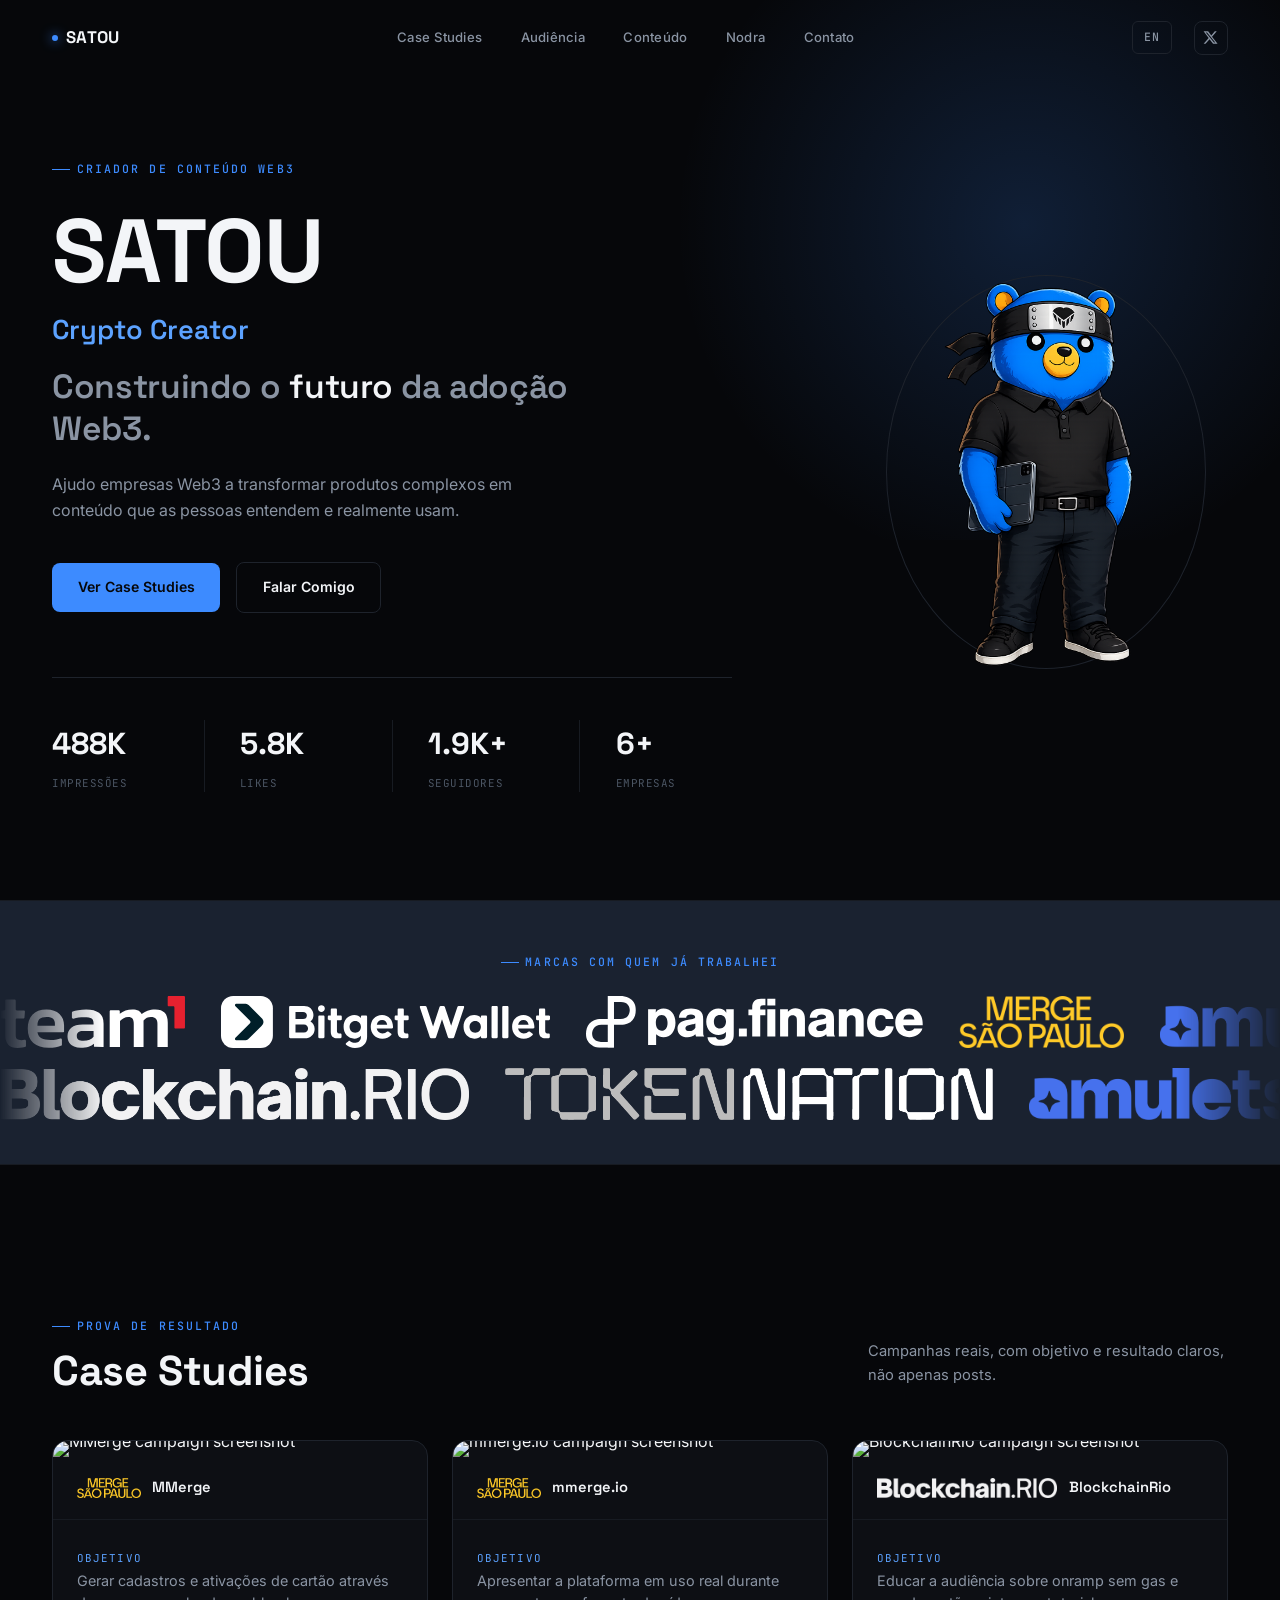
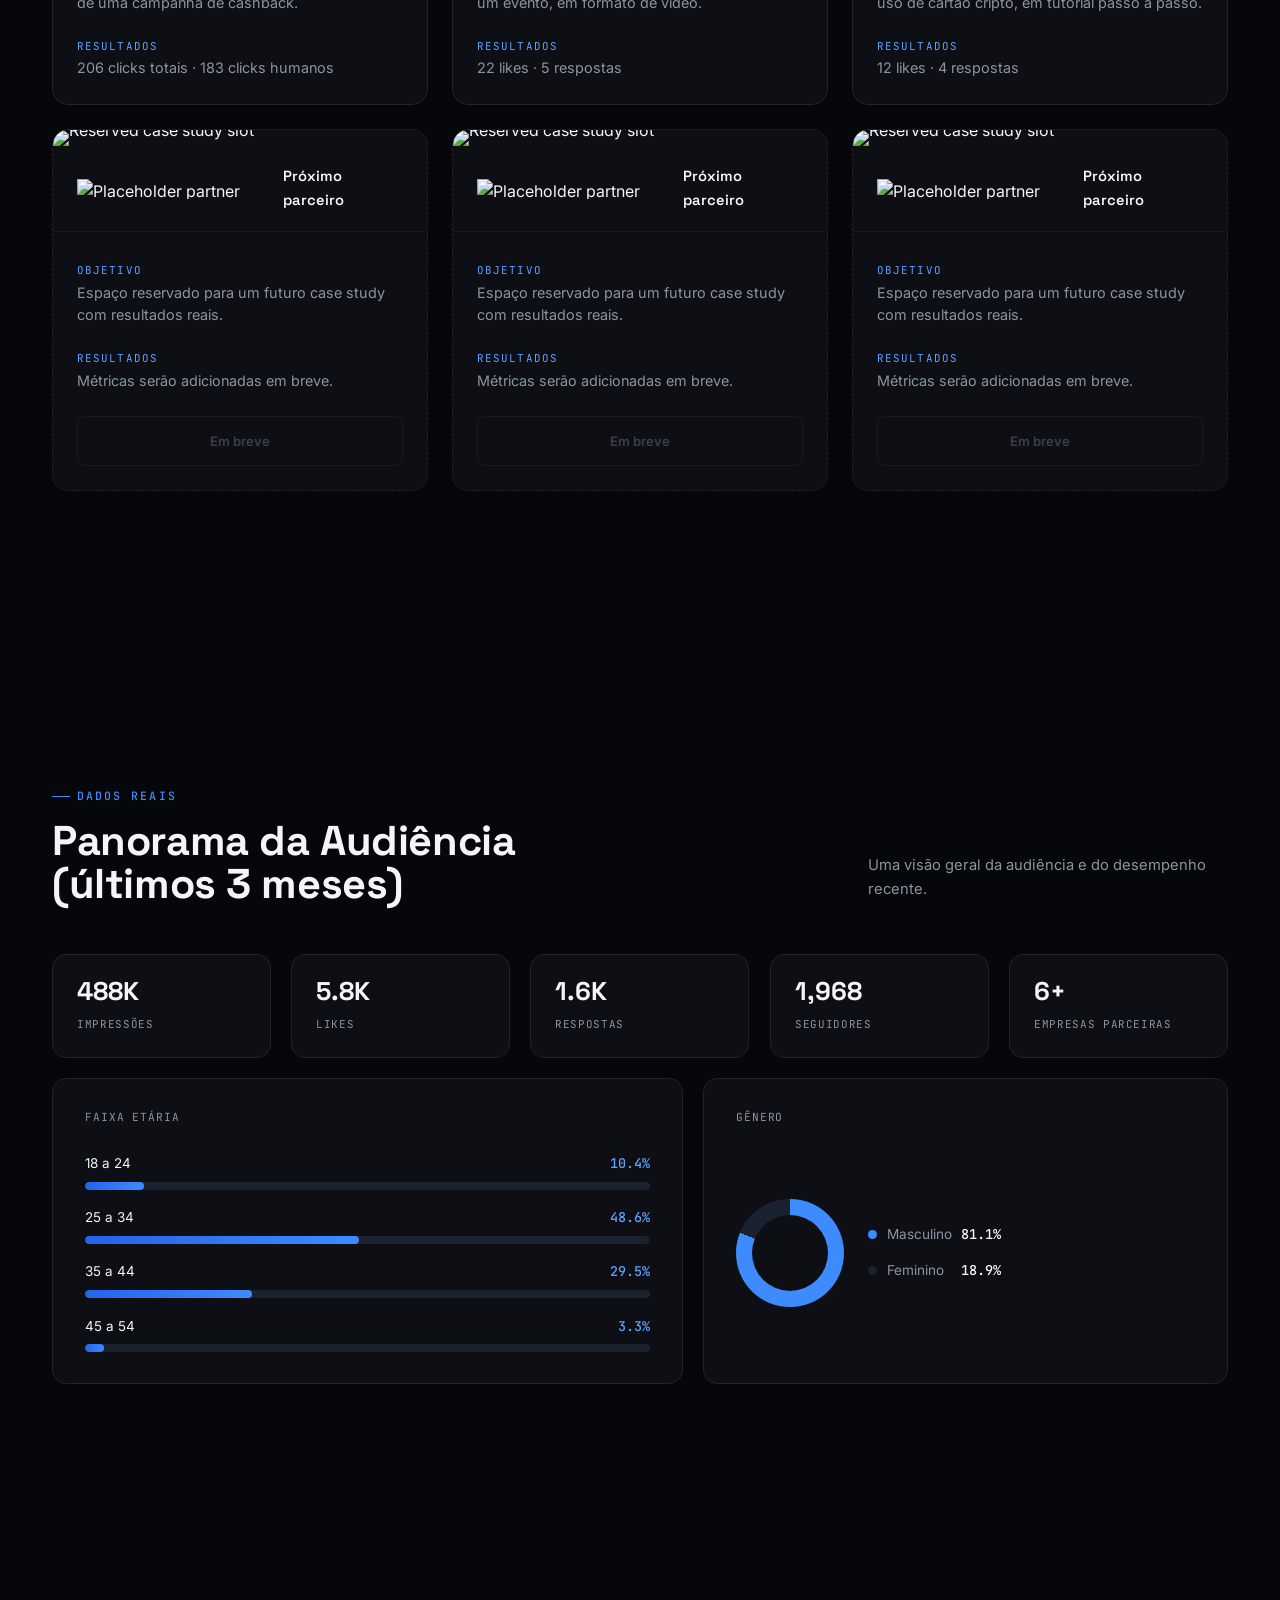
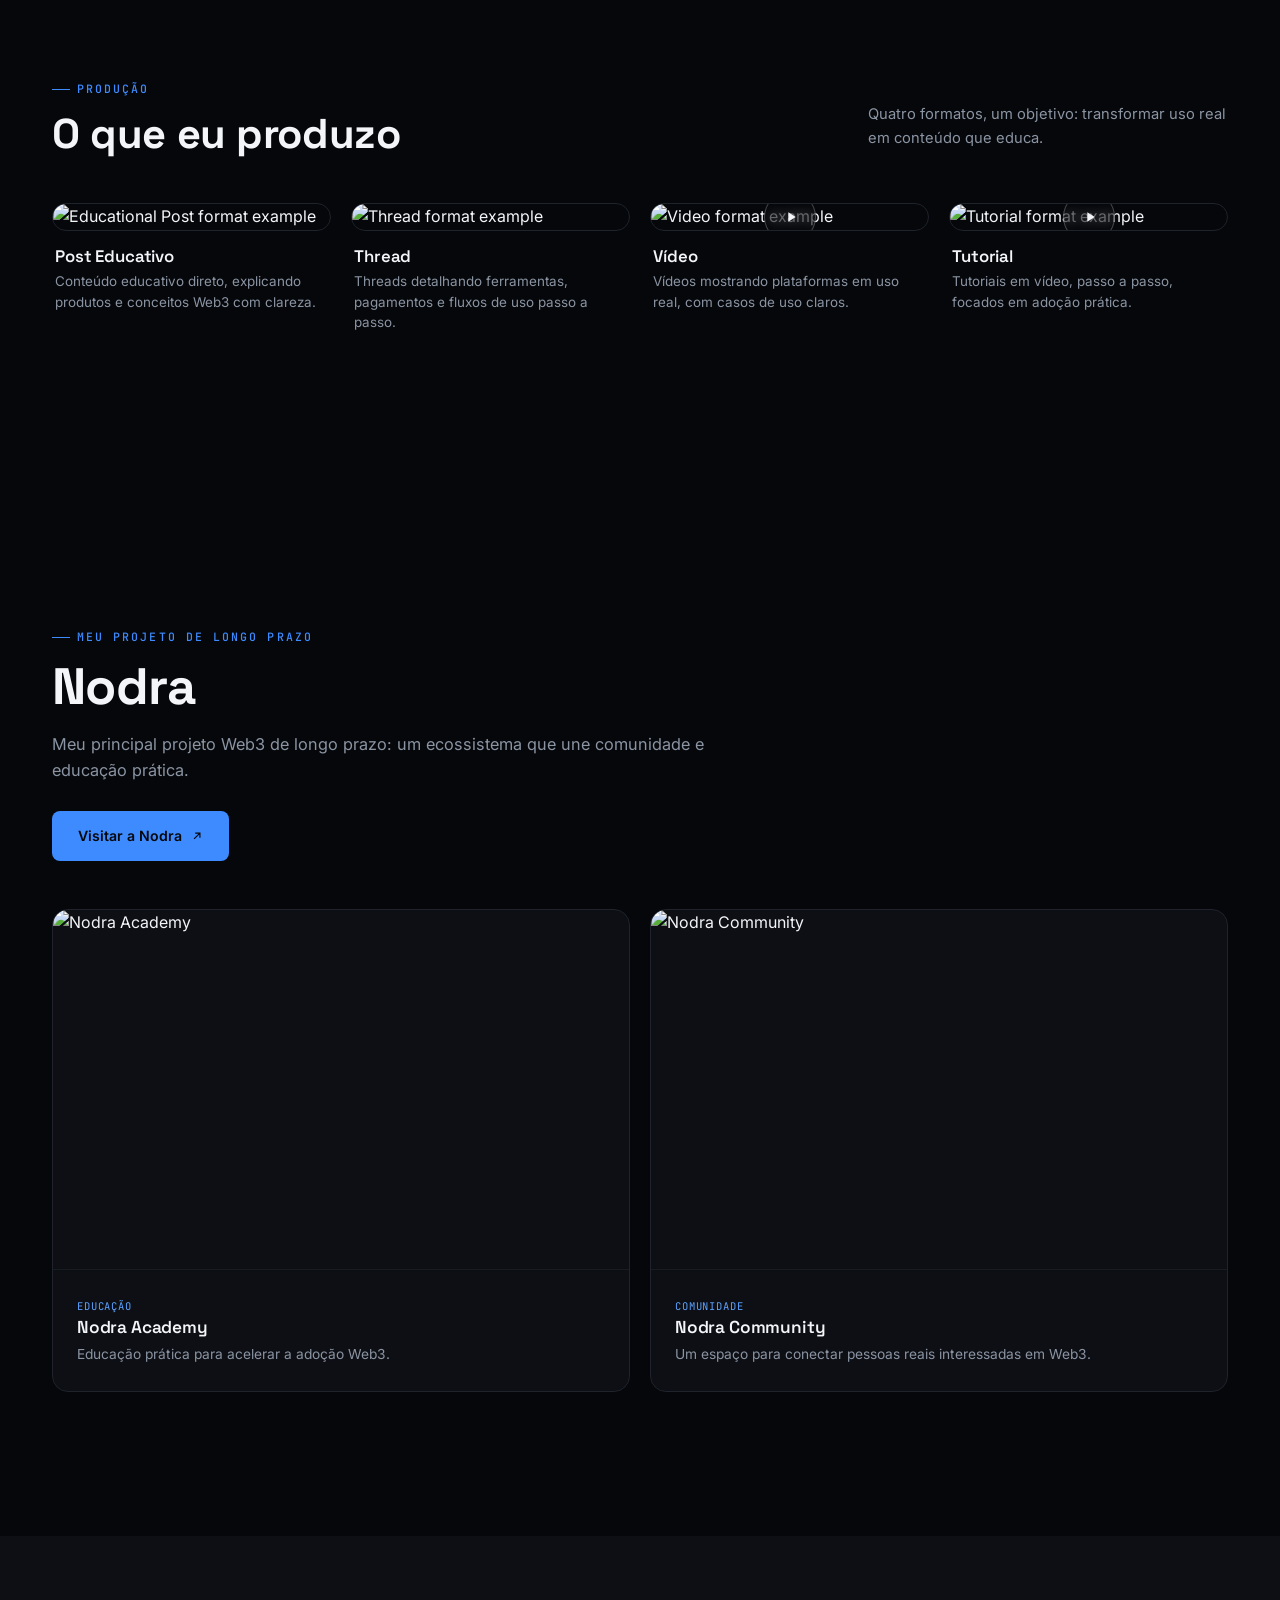
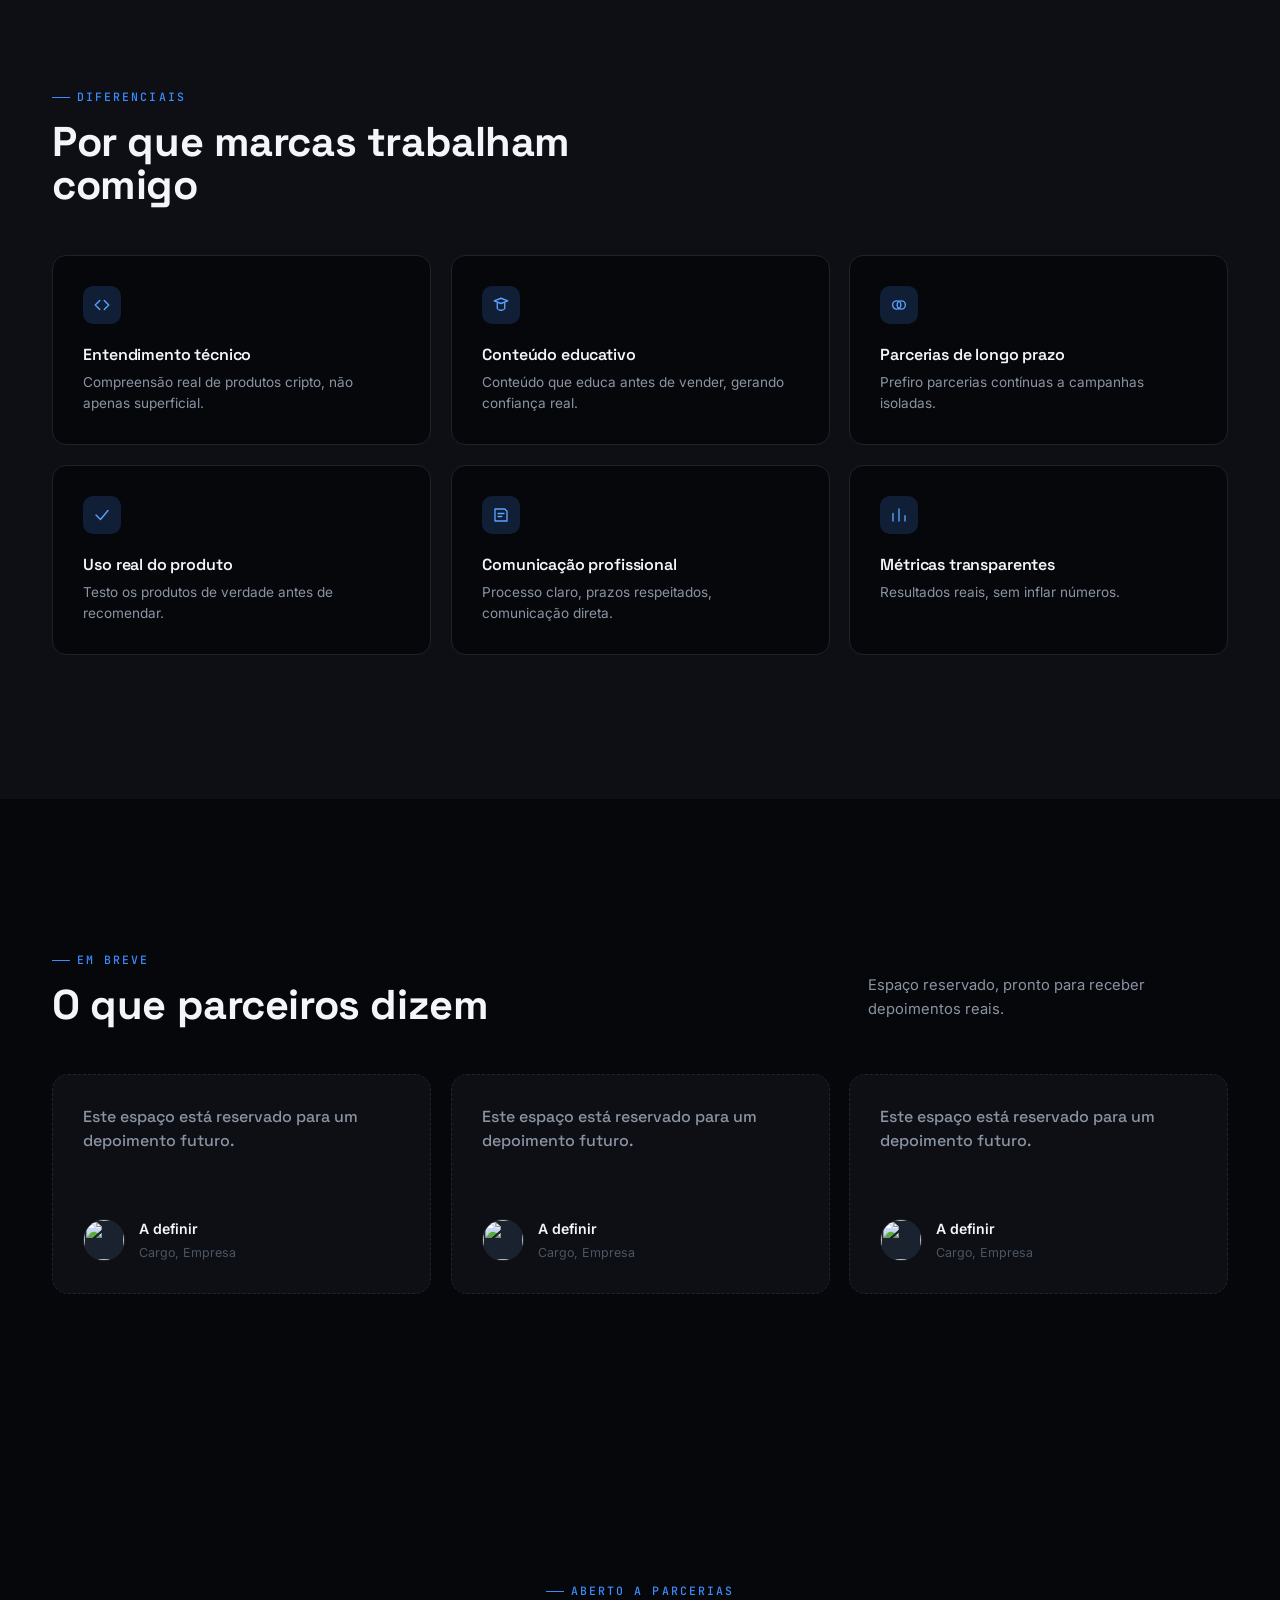
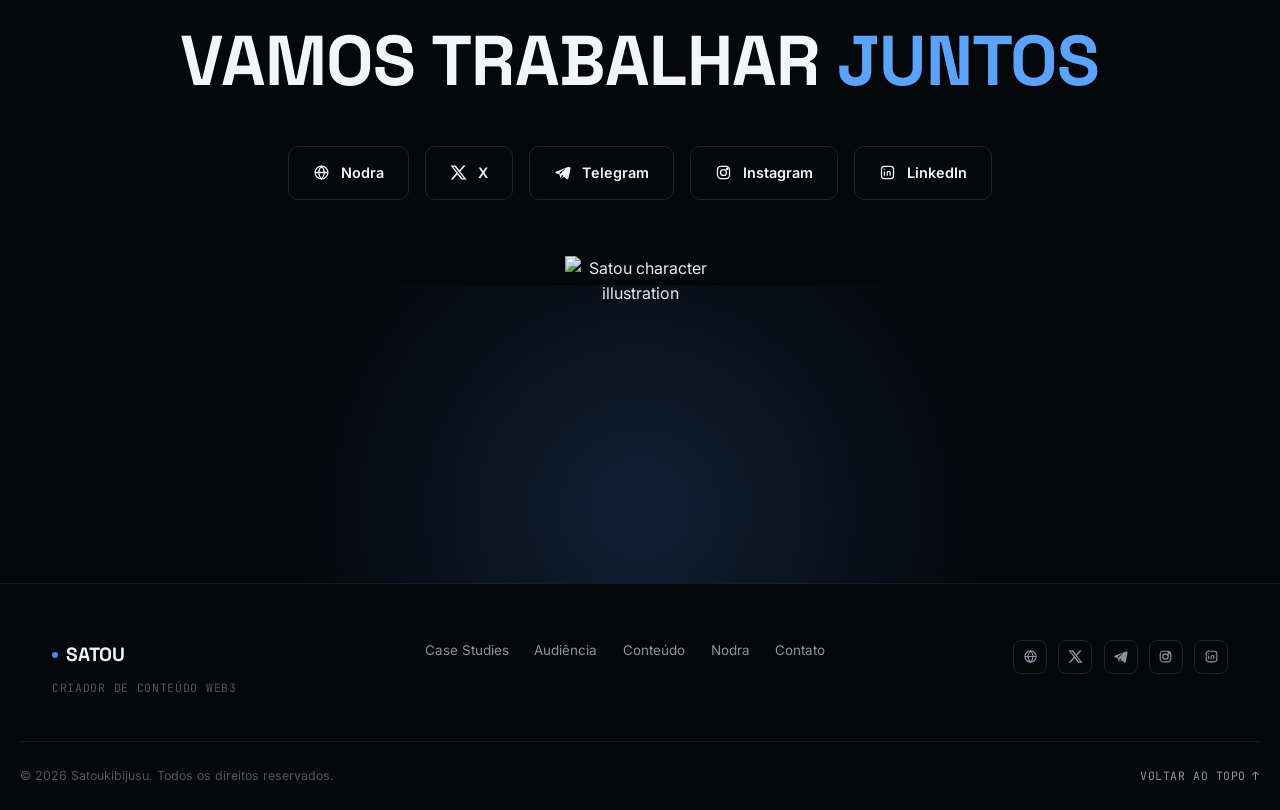
==== commit 4a511c7d: "Polish portfolio before case study pages" ====
--- a/index.html
+++ b/index.html
@@ -149,7 +149,7 @@
       <div class="hero-visual">
         <div class="hero-visual-frame">
           <div class="hero-visual-ring" aria-hidden="true"></div>
-          <img src="assets/characters/character-hero.svg" alt="Satou character illustration" width="520" height="640">
+          <img src="assets/characters/test.png">
         </div>
       </div>
     </div>
@@ -178,92 +178,92 @@
       <div class="marquee-viewport">
         <div class="marquee-track marquee-track--a">
           <div class="marquee-list">
-            <div class="logo-item"><img src="assets/logos/mexc.svg" alt="MEXC" loading="lazy"></div>
-            <div class="logo-item"><img src="assets/logos/bitget-wallet.svg" alt="Bitget Wallet" loading="lazy"></div>
-            <div class="logo-item"><img src="assets/logos/pag.svg" alt="Pag" loading="lazy"></div>
-            <div class="logo-item"><img src="assets/logos/rapidz.svg" alt="Rapidz" loading="lazy"></div>
-            <div class="logo-item"><img src="assets/logos/amulets.svg" alt="Amulets" loading="lazy"></div>
-            <div class="logo-item"><img src="assets/logos/merge-sp.svg" alt="Merge São Paulo" loading="lazy"></div>
-            <div class="logo-item"><img src="assets/logos/chainless.svg" alt="Chainless" loading="lazy"></div>
-            <div class="logo-item"><img src="assets/logos/mexc.svg" alt="MEXC" loading="lazy"></div>
-            <div class="logo-item"><img src="assets/logos/bitget-wallet.svg" alt="Bitget Wallet" loading="lazy"></div>
-            <div class="logo-item"><img src="assets/logos/pag.svg" alt="Pag" loading="lazy"></div>
-            <div class="logo-item"><img src="assets/logos/rapidz.svg" alt="Rapidz" loading="lazy"></div>
-            <div class="logo-item"><img src="assets/logos/amulets.svg" alt="Amulets" loading="lazy"></div>
-            <div class="logo-item"><img src="assets/logos/merge-sp.svg" alt="Merge São Paulo" loading="lazy"></div>
-            <div class="logo-item"><img src="assets/logos/chainless.svg" alt="Chainless" loading="lazy"></div>
-            <div class="logo-item"><img src="assets/logos/mexc.svg" alt="MEXC" loading="lazy"></div>
-            <div class="logo-item"><img src="assets/logos/bitget-wallet.svg" alt="Bitget Wallet" loading="lazy"></div>
-            <div class="logo-item"><img src="assets/logos/pag.svg" alt="Pag" loading="lazy"></div>
-            <div class="logo-item"><img src="assets/logos/rapidz.svg" alt="Rapidz" loading="lazy"></div>
-            <div class="logo-item"><img src="assets/logos/amulets.svg" alt="Amulets" loading="lazy"></div>
-            <div class="logo-item"><img src="assets/logos/merge-sp.svg" alt="Merge São Paulo" loading="lazy"></div>
-            <div class="logo-item"><img src="assets/logos/chainless.svg" alt="Chainless" loading="lazy"></div>
-            <div class="logo-item"><img src="assets/logos/mexc.svg" alt="MEXC" loading="lazy"></div>
-            <div class="logo-item"><img src="assets/logos/bitget-wallet.svg" alt="Bitget Wallet" loading="lazy"></div>
-            <div class="logo-item"><img src="assets/logos/pag.svg" alt="Pag" loading="lazy"></div>
-            <div class="logo-item"><img src="assets/logos/rapidz.svg" alt="Rapidz" loading="lazy"></div>
-            <div class="logo-item"><img src="assets/logos/amulets.svg" alt="Amulets" loading="lazy"></div>
-            <div class="logo-item"><img src="assets/logos/merge-sp.svg" alt="Merge São Paulo" loading="lazy"></div>
-            <div class="logo-item"><img src="assets/logos/chainless.svg" alt="Chainless" loading="lazy"></div>
-            <div class="logo-item"><img src="assets/logos/mexc.svg" alt="MEXC" loading="lazy"></div>
-            <div class="logo-item"><img src="assets/logos/bitget-wallet.svg" alt="Bitget Wallet" loading="lazy"></div>
-            <div class="logo-item"><img src="assets/logos/pag.svg" alt="Pag" loading="lazy"></div>
-            <div class="logo-item"><img src="assets/logos/rapidz.svg" alt="Rapidz" loading="lazy"></div>
-            <div class="logo-item"><img src="assets/logos/amulets.svg" alt="Amulets" loading="lazy"></div>
-            <div class="logo-item"><img src="assets/logos/merge-sp.svg" alt="Merge São Paulo" loading="lazy"></div>
-            <div class="logo-item"><img src="assets/logos/chainless.svg" alt="Chainless" loading="lazy"></div>
-            <div class="logo-item"><img src="assets/logos/mexc.svg" alt="MEXC" loading="lazy"></div>
-            <div class="logo-item"><img src="assets/logos/bitget-wallet.svg" alt="Bitget Wallet" loading="lazy"></div>
-            <div class="logo-item"><img src="assets/logos/pag.svg" alt="Pag" loading="lazy"></div>
-            <div class="logo-item"><img src="assets/logos/rapidz.svg" alt="Rapidz" loading="lazy"></div>
-            <div class="logo-item"><img src="assets/logos/amulets.svg" alt="Amulets" loading="lazy"></div>
-            <div class="logo-item"><img src="assets/logos/merge-sp.svg" alt="Merge São Paulo" loading="lazy"></div>
-            <div class="logo-item"><img src="assets/logos/chainless.svg" alt="Chainless" loading="lazy"></div>
+            <div class="logo-item"><img src="assets/logos/Team1_MAIN_WHITE.svg" alt="Team1" loading="lazy"></div>
+            <div class="logo-item"><img src="assets/logos/BitgetWallet.svg" alt="Bitget Wallet" loading="lazy"></div>
+            <div class="logo-item"><img src="assets/logos/pagfinance.svg" alt="Pag" loading="lazy"></div>
+            <div class="logo-item"><img src="assets/logos/mmerge.png" alt="MMerge" loading="lazy"></div>
+            <div class="logo-item"><img src="assets/logos/amulets.png" alt="Amulets" loading="lazy"></div>
+            <div class="logo-item"><img src="assets/logos/token-nation.png" alt="Merge São Paulo" loading="lazy"></div>
+            <div class="logo-item"><img src="assets/logos/blockchainrio.png" alt="BlockchainRio" loading="lazy"></div>
+            <div class="logo-item"><img src="assets/logos/Team1_MAIN_WHITE.svg" alt="Team1" loading="lazy"></div>
+            <div class="logo-item"><img src="assets/logos/BitgetWallet.svg" alt="Bitget Wallet" loading="lazy"></div>
+            <div class="logo-item"><img src="assets/logos/pagfinance.svg" alt="Pag" loading="lazy"></div>
+            <div class="logo-item"><img src="assets/logos/mmerge.png" alt="MMerge" loading="lazy"></div>
+            <div class="logo-item"><img src="assets/logos/amulets.png" alt="Amulets" loading="lazy"></div>
+            <div class="logo-item"><img src="assets/logos/token-nation.png" alt="Merge São Paulo" loading="lazy"></div>
+            <div class="logo-item"><img src="assets/logos/blockchainrio.png" alt="BlockchainRio" loading="lazy"></div>
+            <div class="logo-item"><img src="assets/logos/Team1_MAIN_WHITE.svg" alt="Team1" loading="lazy"></div>
+            <div class="logo-item"><img src="assets/logos/BitgetWallet.svg" alt="Bitget Wallet" loading="lazy"></div>
+            <div class="logo-item"><img src="assets/logos/pagfinance.svg" alt="Pag" loading="lazy"></div>
+            <div class="logo-item"><img src="assets/logos/mmerge.png" alt="MMerge" loading="lazy"></div>
+            <div class="logo-item"><img src="assets/logos/amulets.png" alt="Amulets" loading="lazy"></div>
+            <div class="logo-item"><img src="assets/logos/token-nation.png" alt="Merge São Paulo" loading="lazy"></div>
+            <div class="logo-item"><img src="assets/logos/blockchainrio.png" alt="BlockchainRio" loading="lazy"></div>
+            <div class="logo-item"><img src="assets/logos/Team1_MAIN_WHITE.svg" alt="Team1" loading="lazy"></div>
+            <div class="logo-item"><img src="assets/logos/BitgetWallet.svg" alt="Bitget Wallet" loading="lazy"></div>
+            <div class="logo-item"><img src="assets/logos/pagfinance.svg" alt="Pag" loading="lazy"></div>
+            <div class="logo-item"><img src="assets/logos/mmerge.png" alt="MMerge" loading="lazy"></div>
+            <div class="logo-item"><img src="assets/logos/amulets.png" alt="Amulets" loading="lazy"></div>
+            <div class="logo-item"><img src="assets/logos/token-nation.png" alt="Merge São Paulo" loading="lazy"></div>
+            <div class="logo-item"><img src="assets/logos/blockchainrio.png" alt="BlockchainRio" loading="lazy"></div>
+            <div class="logo-item"><img src="assets/logos/Team1_MAIN_WHITE.svg" alt="Team1" loading="lazy"></div>
+            <div class="logo-item"><img src="assets/logos/BitgetWallet.svg" alt="Bitget Wallet" loading="lazy"></div>
+            <div class="logo-item"><img src="assets/logos/pagfinance.svg" alt="Pag" loading="lazy"></div>
+            <div class="logo-item"><img src="assets/logos/mmerge.png" alt="MMerge" loading="lazy"></div>
+            <div class="logo-item"><img src="assets/logos/amulets.png" alt="Amulets" loading="lazy"></div>
+            <div class="logo-item"><img src="assets/logos/token-nation.png" alt="Merge São Paulo" loading="lazy"></div>
+            <div class="logo-item"><img src="assets/logos/blockchainrio.png" alt="BlockchainRio" loading="lazy"></div>
+            <div class="logo-item"><img src="assets/logos/Team1_MAIN_WHITE.svg" alt="Team1" loading="lazy"></div>
+            <div class="logo-item"><img src="assets/logos/BitgetWallet.svg" alt="Bitget Wallet" loading="lazy"></div>
+            <div class="logo-item"><img src="assets/logos/pagfinance.svg" alt="Pag" loading="lazy"></div>
+            <div class="logo-item"><img src="assets/logos/mmerge.png" alt="MMerge" loading="lazy"></div>
+            <div class="logo-item"><img src="assets/logos/amulets.png" alt="Amulets" loading="lazy"></div>
+            <div class="logo-item"><img src="assets/logos/token-nation.png" alt="Merge São Paulo" loading="lazy"></div>
+            <div class="logo-item"><img src="assets/logos/blockchainrio.png" alt="BlockchainRio" loading="lazy"></div>
           </div>
           <div class="marquee-list" aria-hidden="true">
-            <div class="logo-item"><img src="assets/logos/mexc.svg" alt="" loading="lazy"></div>
-            <div class="logo-item"><img src="assets/logos/bitget-wallet.svg" alt="" loading="lazy"></div>
-            <div class="logo-item"><img src="assets/logos/pag.svg" alt="" loading="lazy"></div>
-            <div class="logo-item"><img src="assets/logos/rapidz.svg" alt="" loading="lazy"></div>
-            <div class="logo-item"><img src="assets/logos/amulets.svg" alt="" loading="lazy"></div>
-            <div class="logo-item"><img src="assets/logos/merge-sp.svg" alt="" loading="lazy"></div>
-            <div class="logo-item"><img src="assets/logos/chainless.svg" alt="" loading="lazy"></div>
-            <div class="logo-item"><img src="assets/logos/mexc.svg" alt="" loading="lazy"></div>
-            <div class="logo-item"><img src="assets/logos/bitget-wallet.svg" alt="" loading="lazy"></div>
-            <div class="logo-item"><img src="assets/logos/pag.svg" alt="" loading="lazy"></div>
-            <div class="logo-item"><img src="assets/logos/rapidz.svg" alt="" loading="lazy"></div>
-            <div class="logo-item"><img src="assets/logos/amulets.svg" alt="" loading="lazy"></div>
-            <div class="logo-item"><img src="assets/logos/merge-sp.svg" alt="" loading="lazy"></div>
-            <div class="logo-item"><img src="assets/logos/chainless.svg" alt="" loading="lazy"></div>
-            <div class="logo-item"><img src="assets/logos/mexc.svg" alt="" loading="lazy"></div>
-            <div class="logo-item"><img src="assets/logos/bitget-wallet.svg" alt="" loading="lazy"></div>
-            <div class="logo-item"><img src="assets/logos/pag.svg" alt="" loading="lazy"></div>
-            <div class="logo-item"><img src="assets/logos/rapidz.svg" alt="" loading="lazy"></div>
-            <div class="logo-item"><img src="assets/logos/amulets.svg" alt="" loading="lazy"></div>
-            <div class="logo-item"><img src="assets/logos/merge-sp.svg" alt="" loading="lazy"></div>
-            <div class="logo-item"><img src="assets/logos/chainless.svg" alt="" loading="lazy"></div>
-            <div class="logo-item"><img src="assets/logos/mexc.svg" alt="" loading="lazy"></div>
-            <div class="logo-item"><img src="assets/logos/bitget-wallet.svg" alt="" loading="lazy"></div>
-            <div class="logo-item"><img src="assets/logos/pag.svg" alt="" loading="lazy"></div>
-            <div class="logo-item"><img src="assets/logos/rapidz.svg" alt="" loading="lazy"></div>
-            <div class="logo-item"><img src="assets/logos/amulets.svg" alt="" loading="lazy"></div>
-            <div class="logo-item"><img src="assets/logos/merge-sp.svg" alt="" loading="lazy"></div>
-            <div class="logo-item"><img src="assets/logos/chainless.svg" alt="" loading="lazy"></div>
-            <div class="logo-item"><img src="assets/logos/mexc.svg" alt="" loading="lazy"></div>
-            <div class="logo-item"><img src="assets/logos/bitget-wallet.svg" alt="" loading="lazy"></div>
-            <div class="logo-item"><img src="assets/logos/pag.svg" alt="" loading="lazy"></div>
-            <div class="logo-item"><img src="assets/logos/rapidz.svg" alt="" loading="lazy"></div>
-            <div class="logo-item"><img src="assets/logos/amulets.svg" alt="" loading="lazy"></div>
-            <div class="logo-item"><img src="assets/logos/merge-sp.svg" alt="" loading="lazy"></div>
-            <div class="logo-item"><img src="assets/logos/chainless.svg" alt="" loading="lazy"></div>
-            <div class="logo-item"><img src="assets/logos/mexc.svg" alt="" loading="lazy"></div>
-            <div class="logo-item"><img src="assets/logos/bitget-wallet.svg" alt="" loading="lazy"></div>
-            <div class="logo-item"><img src="assets/logos/pag.svg" alt="" loading="lazy"></div>
-            <div class="logo-item"><img src="assets/logos/rapidz.svg" alt="" loading="lazy"></div>
-            <div class="logo-item"><img src="assets/logos/amulets.svg" alt="" loading="lazy"></div>
-            <div class="logo-item"><img src="assets/logos/merge-sp.svg" alt="" loading="lazy"></div>
-            <div class="logo-item"><img src="assets/logos/chainless.svg" alt="" loading="lazy"></div>
+            <div class="logo-item"><img src="assets/logos/Team1_MAIN_WHITE.svg" alt="" loading="lazy"></div>
+            <div class="logo-item"><img src="assets/logos/BitgetWallet.svg" alt="" loading="lazy"></div>
+            <div class="logo-item"><img src="assets/logos/pagfinance.svg" alt="" loading="lazy"></div>
+            <div class="logo-item"><img src="assets/logos/mmerge.png" alt="" loading="lazy"></div>
+            <div class="logo-item"><img src="assets/logos/amulets.png" alt="" loading="lazy"></div>
+            <div class="logo-item"><img src="assets/logos/token-nation.png" alt="" loading="lazy"></div>
+            <div class="logo-item"><img src="assets/logos/blockchainrio.png" alt="" loading="lazy"></div>
+            <div class="logo-item"><img src="assets/logos/Team1_MAIN_WHITE.svg" alt="" loading="lazy"></div>
+            <div class="logo-item"><img src="assets/logos/BitgetWallet.svg" alt="" loading="lazy"></div>
+            <div class="logo-item"><img src="assets/logos/pagfinance.svg" alt="" loading="lazy"></div>
+            <div class="logo-item"><img src="assets/logos/mmerge.png" alt="" loading="lazy"></div>
+            <div class="logo-item"><img src="assets/logos/amulets.png" alt="" loading="lazy"></div>
+            <div class="logo-item"><img src="assets/logos/token-nation.png" alt="" loading="lazy"></div>
+            <div class="logo-item"><img src="assets/logos/blockchainrio.png" alt="" loading="lazy"></div>
+            <div class="logo-item"><img src="assets/logos/Team1_MAIN_WHITE.svg" alt="" loading="lazy"></div>
+            <div class="logo-item"><img src="assets/logos/BitgetWallet.svg" alt="" loading="lazy"></div>
+            <div class="logo-item"><img src="assets/logos/pagfinance.svg" alt="" loading="lazy"></div>
+            <div class="logo-item"><img src="assets/logos/mmerge.png" alt="" loading="lazy"></div>
+            <div class="logo-item"><img src="assets/logos/amulets.png" alt="" loading="lazy"></div>
+            <div class="logo-item"><img src="assets/logos/token-nation.png" alt="" loading="lazy"></div>
+            <div class="logo-item"><img src="assets/logos/blockchainrio.png" alt="" loading="lazy"></div>
+            <div class="logo-item"><img src="assets/logos/Team1_MAIN_WHITE.svg" alt="" loading="lazy"></div>
+            <div class="logo-item"><img src="assets/logos/BitgetWallet.svg" alt="" loading="lazy"></div>
+            <div class="logo-item"><img src="assets/logos/pagfinance.svg" alt="" loading="lazy"></div>
+            <div class="logo-item"><img src="assets/logos/mmerge.png" alt="" loading="lazy"></div>
+            <div class="logo-item"><img src="assets/logos/amulets.png" alt="" loading="lazy"></div>
+            <div class="logo-item"><img src="assets/logos/token-nation.png" alt="" loading="lazy"></div>
+            <div class="logo-item"><img src="assets/logos/blockchainrio.png" alt="" loading="lazy"></div>
+            <div class="logo-item"><img src="assets/logos/Team1_MAIN_WHITE.svg" alt="" loading="lazy"></div>
+            <div class="logo-item"><img src="assets/logos/BitgetWallet.svg" alt="" loading="lazy"></div>
+            <div class="logo-item"><img src="assets/logos/pagfinance.svg" alt="" loading="lazy"></div>
+            <div class="logo-item"><img src="assets/logos/mmerge.png" alt="" loading="lazy"></div>
+            <div class="logo-item"><img src="assets/logos/amulets.png" alt="" loading="lazy"></div>
+            <div class="logo-item"><img src="assets/logos/token-nation.png" alt="" loading="lazy"></div>
+            <div class="logo-item"><img src="assets/logos/blockchainrio.png" alt="" loading="lazy"></div>
+            <div class="logo-item"><img src="assets/logos/Team1_MAIN_WHITE.svg" alt="" loading="lazy"></div>
+            <div class="logo-item"><img src="assets/logos/BitgetWallet.svg" alt="" loading="lazy"></div>
+            <div class="logo-item"><img src="assets/logos/pagfinance.svg" alt="" loading="lazy"></div>
+            <div class="logo-item"><img src="assets/logos/mmerge.png" alt="" loading="lazy"></div>
+            <div class="logo-item"><img src="assets/logos/amulets.png" alt="" loading="lazy"></div>
+            <div class="logo-item"><img src="assets/logos/token-nation.png" alt="" loading="lazy"></div>
+            <div class="logo-item"><img src="assets/logos/blockchainrio.png" alt="" loading="lazy"></div>
           </div>
         </div>
       </div>
@@ -271,92 +271,92 @@
       <div class="marquee-viewport">
         <div class="marquee-track marquee-track--b">
           <div class="marquee-list">
-            <div class="logo-item"><img src="assets/logos/chainless.svg" alt="Chainless" loading="lazy"></div>
-            <div class="logo-item"><img src="assets/logos/merge-sp.svg" alt="Merge São Paulo" loading="lazy"></div>
-            <div class="logo-item"><img src="assets/logos/amulets.svg" alt="Amulets" loading="lazy"></div>
-            <div class="logo-item"><img src="assets/logos/rapidz.svg" alt="Rapidz" loading="lazy"></div>
-            <div class="logo-item"><img src="assets/logos/pag.svg" alt="Pag" loading="lazy"></div>
-            <div class="logo-item"><img src="assets/logos/bitget-wallet.svg" alt="Bitget Wallet" loading="lazy"></div>
-            <div class="logo-item"><img src="assets/logos/mexc.svg" alt="MEXC" loading="lazy"></div>
-            <div class="logo-item"><img src="assets/logos/chainless.svg" alt="Chainless" loading="lazy"></div>
-            <div class="logo-item"><img src="assets/logos/merge-sp.svg" alt="Merge São Paulo" loading="lazy"></div>
-            <div class="logo-item"><img src="assets/logos/amulets.svg" alt="Amulets" loading="lazy"></div>
-            <div class="logo-item"><img src="assets/logos/rapidz.svg" alt="Rapidz" loading="lazy"></div>
-            <div class="logo-item"><img src="assets/logos/pag.svg" alt="Pag" loading="lazy"></div>
-            <div class="logo-item"><img src="assets/logos/bitget-wallet.svg" alt="Bitget Wallet" loading="lazy"></div>
-            <div class="logo-item"><img src="assets/logos/mexc.svg" alt="MEXC" loading="lazy"></div>
-            <div class="logo-item"><img src="assets/logos/chainless.svg" alt="Chainless" loading="lazy"></div>
-            <div class="logo-item"><img src="assets/logos/merge-sp.svg" alt="Merge São Paulo" loading="lazy"></div>
-            <div class="logo-item"><img src="assets/logos/amulets.svg" alt="Amulets" loading="lazy"></div>
-            <div class="logo-item"><img src="assets/logos/rapidz.svg" alt="Rapidz" loading="lazy"></div>
-            <div class="logo-item"><img src="assets/logos/pag.svg" alt="Pag" loading="lazy"></div>
-            <div class="logo-item"><img src="assets/logos/bitget-wallet.svg" alt="Bitget Wallet" loading="lazy"></div>
-            <div class="logo-item"><img src="assets/logos/mexc.svg" alt="MEXC" loading="lazy"></div>
-            <div class="logo-item"><img src="assets/logos/chainless.svg" alt="Chainless" loading="lazy"></div>
-            <div class="logo-item"><img src="assets/logos/merge-sp.svg" alt="Merge São Paulo" loading="lazy"></div>
-            <div class="logo-item"><img src="assets/logos/amulets.svg" alt="Amulets" loading="lazy"></div>
-            <div class="logo-item"><img src="assets/logos/rapidz.svg" alt="Rapidz" loading="lazy"></div>
-            <div class="logo-item"><img src="assets/logos/pag.svg" alt="Pag" loading="lazy"></div>
-            <div class="logo-item"><img src="assets/logos/bitget-wallet.svg" alt="Bitget Wallet" loading="lazy"></div>
-            <div class="logo-item"><img src="assets/logos/mexc.svg" alt="MEXC" loading="lazy"></div>
-            <div class="logo-item"><img src="assets/logos/chainless.svg" alt="Chainless" loading="lazy"></div>
-            <div class="logo-item"><img src="assets/logos/merge-sp.svg" alt="Merge São Paulo" loading="lazy"></div>
-            <div class="logo-item"><img src="assets/logos/amulets.svg" alt="Amulets" loading="lazy"></div>
-            <div class="logo-item"><img src="assets/logos/rapidz.svg" alt="Rapidz" loading="lazy"></div>
-            <div class="logo-item"><img src="assets/logos/pag.svg" alt="Pag" loading="lazy"></div>
-            <div class="logo-item"><img src="assets/logos/bitget-wallet.svg" alt="Bitget Wallet" loading="lazy"></div>
-            <div class="logo-item"><img src="assets/logos/mexc.svg" alt="MEXC" loading="lazy"></div>
-            <div class="logo-item"><img src="assets/logos/chainless.svg" alt="Chainless" loading="lazy"></div>
-            <div class="logo-item"><img src="assets/logos/merge-sp.svg" alt="Merge São Paulo" loading="lazy"></div>
-            <div class="logo-item"><img src="assets/logos/amulets.svg" alt="Amulets" loading="lazy"></div>
-            <div class="logo-item"><img src="assets/logos/rapidz.svg" alt="Rapidz" loading="lazy"></div>
-            <div class="logo-item"><img src="assets/logos/pag.svg" alt="Pag" loading="lazy"></div>
-            <div class="logo-item"><img src="assets/logos/bitget-wallet.svg" alt="Bitget Wallet" loading="lazy"></div>
-            <div class="logo-item"><img src="assets/logos/mexc.svg" alt="MEXC" loading="lazy"></div>
+            <div class="logo-item"><img src="assets/logos/blockchainrio.png" alt="BlockchainRio" loading="lazy"></div>
+            <div class="logo-item"><img src="assets/logos/token-nation.png" alt="Merge São Paulo" loading="lazy"></div>
+            <div class="logo-item"><img src="assets/logos/amulets.png" alt="Amulets" loading="lazy"></div>
+            <div class="logo-item"><img src="assets/logos/mmerge.png" alt="MMerge" loading="lazy"></div>
+            <div class="logo-item"><img src="assets/logos/pagfinance.svg" alt="Pag" loading="lazy"></div>
+            <div class="logo-item"><img src="assets/logos/BitgetWallet.svg" alt="Bitget Wallet" loading="lazy"></div>
+            <div class="logo-item"><img src="assets/logos/Team1_MAIN_WHITE.svg" alt="Team1" loading="lazy"></div>
+            <div class="logo-item"><img src="assets/logos/blockchainrio.png" alt="BlockchainRio" loading="lazy"></div>
+            <div class="logo-item"><img src="assets/logos/token-nation.png" alt="Merge São Paulo" loading="lazy"></div>
+            <div class="logo-item"><img src="assets/logos/amulets.png" alt="Amulets" loading="lazy"></div>
+            <div class="logo-item"><img src="assets/logos/mmerge.png" alt="MMerge" loading="lazy"></div>
+            <div class="logo-item"><img src="assets/logos/pagfinance.svg" alt="Pag" loading="lazy"></div>
+            <div class="logo-item"><img src="assets/logos/BitgetWallet.svg" alt="Bitget Wallet" loading="lazy"></div>
+            <div class="logo-item"><img src="assets/logos/Team1_MAIN_WHITE.svg" alt="Team1" loading="lazy"></div>
+            <div class="logo-item"><img src="assets/logos/blockchainrio.png" alt="BlockchainRio" loading="lazy"></div>
+            <div class="logo-item"><img src="assets/logos/token-nation.png" alt="Merge São Paulo" loading="lazy"></div>
+            <div class="logo-item"><img src="assets/logos/amulets.png" alt="Amulets" loading="lazy"></div>
+            <div class="logo-item"><img src="assets/logos/mmerge.png" alt="MMerge" loading="lazy"></div>
+            <div class="logo-item"><img src="assets/logos/pagfinance.svg" alt="Pag" loading="lazy"></div>
+            <div class="logo-item"><img src="assets/logos/BitgetWallet.svg" alt="Bitget Wallet" loading="lazy"></div>
+            <div class="logo-item"><img src="assets/logos/Team1_MAIN_WHITE.svg" alt="Team1" loading="lazy"></div>
+            <div class="logo-item"><img src="assets/logos/blockchainrio.png" alt="BlockchainRio" loading="lazy"></div>
+            <div class="logo-item"><img src="assets/logos/token-nation.png" alt="Merge São Paulo" loading="lazy"></div>
+            <div class="logo-item"><img src="assets/logos/amulets.png" alt="Amulets" loading="lazy"></div>
+            <div class="logo-item"><img src="assets/logos/mmerge.png" alt="MMerge" loading="lazy"></div>
+            <div class="logo-item"><img src="assets/logos/pagfinance.svg" alt="Pag" loading="lazy"></div>
+            <div class="logo-item"><img src="assets/logos/BitgetWallet.svg" alt="Bitget Wallet" loading="lazy"></div>
+            <div class="logo-item"><img src="assets/logos/Team1_MAIN_WHITE.svg" alt="Team1" loading="lazy"></div>
+            <div class="logo-item"><img src="assets/logos/blockchainrio.png" alt="BlockchainRio" loading="lazy"></div>
+            <div class="logo-item"><img src="assets/logos/token-nation.png" alt="Merge São Paulo" loading="lazy"></div>
+            <div class="logo-item"><img src="assets/logos/amulets.png" alt="Amulets" loading="lazy"></div>
+            <div class="logo-item"><img src="assets/logos/mmerge.png" alt="MMerge" loading="lazy"></div>
+            <div class="logo-item"><img src="assets/logos/pagfinance.svg" alt="Pag" loading="lazy"></div>
+            <div class="logo-item"><img src="assets/logos/BitgetWallet.svg" alt="Bitget Wallet" loading="lazy"></div>
+            <div class="logo-item"><img src="assets/logos/Team1_MAIN_WHITE.svg" alt="Team1" loading="lazy"></div>
+            <div class="logo-item"><img src="assets/logos/blockchainrio.png" alt="BlockchainRio" loading="lazy"></div>
+            <div class="logo-item"><img src="assets/logos/token-nation.png" alt="Merge São Paulo" loading="lazy"></div>
+            <div class="logo-item"><img src="assets/logos/amulets.png" alt="Amulets" loading="lazy"></div>
+            <div class="logo-item"><img src="assets/logos/mmerge.png" alt="MMerge" loading="lazy"></div>
+            <div class="logo-item"><img src="assets/logos/pagfinance.svg" alt="Pag" loading="lazy"></div>
+            <div class="logo-item"><img src="assets/logos/BitgetWallet.svg" alt="Bitget Wallet" loading="lazy"></div>
+            <div class="logo-item"><img src="assets/logos/Team1_MAIN_WHITE.svg" alt="Team1" loading="lazy"></div>
           </div>
           <div class="marquee-list" aria-hidden="true">
-            <div class="logo-item"><img src="assets/logos/chainless.svg" alt="" loading="lazy"></div>
-            <div class="logo-item"><img src="assets/logos/merge-sp.svg" alt="" loading="lazy"></div>
-            <div class="logo-item"><img src="assets/logos/amulets.svg" alt="" loading="lazy"></div>
-            <div class="logo-item"><img src="assets/logos/rapidz.svg" alt="" loading="lazy"></div>
-            <div class="logo-item"><img src="assets/logos/pag.svg" alt="" loading="lazy"></div>
-            <div class="logo-item"><img src="assets/logos/bitget-wallet.svg" alt="" loading="lazy"></div>
-            <div class="logo-item"><img src="assets/logos/mexc.svg" alt="" loading="lazy"></div>
-            <div class="logo-item"><img src="assets/logos/chainless.svg" alt="" loading="lazy"></div>
-            <div class="logo-item"><img src="assets/logos/merge-sp.svg" alt="" loading="lazy"></div>
-            <div class="logo-item"><img src="assets/logos/amulets.svg" alt="" loading="lazy"></div>
-            <div class="logo-item"><img src="assets/logos/rapidz.svg" alt="" loading="lazy"></div>
-            <div class="logo-item"><img src="assets/logos/pag.svg" alt="" loading="lazy"></div>
-            <div class="logo-item"><img src="assets/logos/bitget-wallet.svg" alt="" loading="lazy"></div>
-            <div class="logo-item"><img src="assets/logos/mexc.svg" alt="" loading="lazy"></div>
-            <div class="logo-item"><img src="assets/logos/chainless.svg" alt="" loading="lazy"></div>
-            <div class="logo-item"><img src="assets/logos/merge-sp.svg" alt="" loading="lazy"></div>
-            <div class="logo-item"><img src="assets/logos/amulets.svg" alt="" loading="lazy"></div>
-            <div class="logo-item"><img src="assets/logos/rapidz.svg" alt="" loading="lazy"></div>
-            <div class="logo-item"><img src="assets/logos/pag.svg" alt="" loading="lazy"></div>
-            <div class="logo-item"><img src="assets/logos/bitget-wallet.svg" alt="" loading="lazy"></div>
-            <div class="logo-item"><img src="assets/logos/mexc.svg" alt="" loading="lazy"></div>
-            <div class="logo-item"><img src="assets/logos/chainless.svg" alt="" loading="lazy"></div>
-            <div class="logo-item"><img src="assets/logos/merge-sp.svg" alt="" loading="lazy"></div>
-            <div class="logo-item"><img src="assets/logos/amulets.svg" alt="" loading="lazy"></div>
-            <div class="logo-item"><img src="assets/logos/rapidz.svg" alt="" loading="lazy"></div>
-            <div class="logo-item"><img src="assets/logos/pag.svg" alt="" loading="lazy"></div>
-            <div class="logo-item"><img src="assets/logos/bitget-wallet.svg" alt="" loading="lazy"></div>
-            <div class="logo-item"><img src="assets/logos/mexc.svg" alt="" loading="lazy"></div>
-            <div class="logo-item"><img src="assets/logos/chainless.svg" alt="" loading="lazy"></div>
-            <div class="logo-item"><img src="assets/logos/merge-sp.svg" alt="" loading="lazy"></div>
-            <div class="logo-item"><img src="assets/logos/amulets.svg" alt="" loading="lazy"></div>
-            <div class="logo-item"><img src="assets/logos/rapidz.svg" alt="" loading="lazy"></div>
-            <div class="logo-item"><img src="assets/logos/pag.svg" alt="" loading="lazy"></div>
-            <div class="logo-item"><img src="assets/logos/bitget-wallet.svg" alt="" loading="lazy"></div>
-            <div class="logo-item"><img src="assets/logos/mexc.svg" alt="" loading="lazy"></div>
-            <div class="logo-item"><img src="assets/logos/chainless.svg" alt="" loading="lazy"></div>
-            <div class="logo-item"><img src="assets/logos/merge-sp.svg" alt="" loading="lazy"></div>
-            <div class="logo-item"><img src="assets/logos/amulets.svg" alt="" loading="lazy"></div>
-            <div class="logo-item"><img src="assets/logos/rapidz.svg" alt="" loading="lazy"></div>
-            <div class="logo-item"><img src="assets/logos/pag.svg" alt="" loading="lazy"></div>
-            <div class="logo-item"><img src="assets/logos/bitget-wallet.svg" alt="" loading="lazy"></div>
-            <div class="logo-item"><img src="assets/logos/mexc.svg" alt="" loading="lazy"></div>
+            <div class="logo-item"><img src="assets/logos/blockchainrio.png" alt="" loading="lazy"></div>
+            <div class="logo-item"><img src="assets/logos/token-nation.png" alt="" loading="lazy"></div>
+            <div class="logo-item"><img src="assets/logos/amulets.png" alt="" loading="lazy"></div>
+            <div class="logo-item"><img src="assets/logos/mmerge.png" alt="" loading="lazy"></div>
+            <div class="logo-item"><img src="assets/logos/pagfinance.svg" alt="" loading="lazy"></div>
+            <div class="logo-item"><img src="assets/logos/BitgetWallet.svg" alt="" loading="lazy"></div>
+            <div class="logo-item"><img src="assets/logos/Team1_MAIN_WHITE.svg" alt="" loading="lazy"></div>
+            <div class="logo-item"><img src="assets/logos/blockchainrio.png" alt="" loading="lazy"></div>
+            <div class="logo-item"><img src="assets/logos/token-nation.png" alt="" loading="lazy"></div>
+            <div class="logo-item"><img src="assets/logos/amulets.png" alt="" loading="lazy"></div>
+            <div class="logo-item"><img src="assets/logos/mmerge.png" alt="" loading="lazy"></div>
+            <div class="logo-item"><img src="assets/logos/pagfinance.svg" alt="" loading="lazy"></div>
+            <div class="logo-item"><img src="assets/logos/BitgetWallet.svg" alt="" loading="lazy"></div>
+            <div class="logo-item"><img src="assets/logos/Team1_MAIN_WHITE.svg" alt="" loading="lazy"></div>
+            <div class="logo-item"><img src="assets/logos/blockchainrio.png" alt="" loading="lazy"></div>
+            <div class="logo-item"><img src="assets/logos/token-nation.png" alt="" loading="lazy"></div>
+            <div class="logo-item"><img src="assets/logos/amulets.png" alt="" loading="lazy"></div>
+            <div class="logo-item"><img src="assets/logos/mmerge.png" alt="" loading="lazy"></div>
+            <div class="logo-item"><img src="assets/logos/pagfinance.svg" alt="" loading="lazy"></div>
+            <div class="logo-item"><img src="assets/logos/BitgetWallet.svg" alt="" loading="lazy"></div>
+            <div class="logo-item"><img src="assets/logos/Team1_MAIN_WHITE.svg" alt="" loading="lazy"></div>
+            <div class="logo-item"><img src="assets/logos/blockchainrio.png" alt="" loading="lazy"></div>
+            <div class="logo-item"><img src="assets/logos/token-nation.png" alt="" loading="lazy"></div>
+            <div class="logo-item"><img src="assets/logos/amulets.png" alt="" loading="lazy"></div>
+            <div class="logo-item"><img src="assets/logos/mmerge.png" alt="" loading="lazy"></div>
+            <div class="logo-item"><img src="assets/logos/pagfinance.svg" alt="" loading="lazy"></div>
+            <div class="logo-item"><img src="assets/logos/BitgetWallet.svg" alt="" loading="lazy"></div>
+            <div class="logo-item"><img src="assets/logos/Team1_MAIN_WHITE.svg" alt="" loading="lazy"></div>
+            <div class="logo-item"><img src="assets/logos/blockchainrio.png" alt="" loading="lazy"></div>
+            <div class="logo-item"><img src="assets/logos/token-nation.png" alt="" loading="lazy"></div>
+            <div class="logo-item"><img src="assets/logos/amulets.png" alt="" loading="lazy"></div>
+            <div class="logo-item"><img src="assets/logos/mmerge.png" alt="" loading="lazy"></div>
+            <div class="logo-item"><img src="assets/logos/pagfinance.svg" alt="" loading="lazy"></div>
+            <div class="logo-item"><img src="assets/logos/BitgetWallet.svg" alt="" loading="lazy"></div>
+            <div class="logo-item"><img src="assets/logos/Team1_MAIN_WHITE.svg" alt="" loading="lazy"></div>
+            <div class="logo-item"><img src="assets/logos/blockchainrio.png" alt="" loading="lazy"></div>
+            <div class="logo-item"><img src="assets/logos/token-nation.png" alt="" loading="lazy"></div>
+            <div class="logo-item"><img src="assets/logos/amulets.png" alt="" loading="lazy"></div>
+            <div class="logo-item"><img src="assets/logos/mmerge.png" alt="" loading="lazy"></div>
+            <div class="logo-item"><img src="assets/logos/pagfinance.svg" alt="" loading="lazy"></div>
+            <div class="logo-item"><img src="assets/logos/BitgetWallet.svg" alt="" loading="lazy"></div>
+            <div class="logo-item"><img src="assets/logos/Team1_MAIN_WHITE.svg" alt="" loading="lazy"></div>
           </div>
         </div>
       </div>
@@ -391,18 +391,18 @@
 
       <div class="case-grid">
 
-        <!-- Case 1: Rapidz -->
+        <!-- Case 1: MMerge -->
         <!-- TODO: replace # with the real post URL -->
         <a class="case-card" href="#" target="_blank" rel="noopener" data-reveal data-delay="1">
           <div class="case-media">
-            <img src="assets/screenshots/case-rapidz.svg" alt="Rapidz campaign screenshot" loading="lazy">
+            <img src="assets/screenshots/case-mmerge.png" alt="MMerge campaign screenshot" loading="lazy">
             <span class="case-icon" aria-hidden="true">
               <svg viewBox="0 0 24 24" fill="none" stroke="currentColor" stroke-width="2.2"><path d="M7 17 17 7M10 7h7v7"/></svg>
             </span>
           </div>
           <div class="case-card-header">
-            <img class="case-logo" src="assets/logos/rapidz.svg" alt="Rapidz logo">
-            <span class="case-brand">Rapidz</span>
+            <img class="case-logo" src="assets/logos/mmerge.png" alt="MMerge logo">
+            <span class="case-brand">MMerge</span>
           </div>
           <div class="case-body">
             <div class="case-block">
@@ -424,13 +424,13 @@
         <!-- TODO: replace # with the real post URL -->
         <a class="case-card" href="#" target="_blank" rel="noopener" data-reveal data-delay="2">
           <div class="case-media">
-            <img src="assets/screenshots/case-mmerge.svg" alt="mmerge.io campaign screenshot" loading="lazy">
+            <img src="assets/screenshots/case-mmerge.png" alt="mmerge.io campaign screenshot" loading="lazy">
             <span class="case-icon" aria-hidden="true">
               <svg viewBox="0 0 24 24" fill="none" stroke="currentColor" stroke-width="2.2"><path d="M7 17 17 7M10 7h7v7"/></svg>
             </span>
           </div>
           <div class="case-card-header">
-            <img class="case-logo" src="assets/logos/mmerge.svg" alt="mmerge.io logo">
+            <img class="case-logo" src="assets/logos/mmerge.png" alt="mmerge.io logo">
             <span class="case-brand">mmerge.io</span>
           </div>
           <div class="case-body">
@@ -449,18 +449,18 @@
           </div>
         </a>
 
-        <!-- Case 3: Chainless -->
+        <!-- Case 3: BlockchainRio -->
         <!-- TODO: replace # with the real post URL -->
         <a class="case-card" href="#" target="_blank" rel="noopener" data-reveal data-delay="3">
           <div class="case-media">
-            <img src="assets/screenshots/case-chainless.svg" alt="Chainless campaign screenshot" loading="lazy">
+            <img src="assets/screenshots/case-blockchainrio.png" alt="BlockchainRio campaign screenshot" loading="lazy">
             <span class="case-icon" aria-hidden="true">
               <svg viewBox="0 0 24 24" fill="none" stroke="currentColor" stroke-width="2.2"><path d="M7 17 17 7M10 7h7v7"/></svg>
             </span>
           </div>
           <div class="case-card-header">
-            <img class="case-logo" src="assets/logos/chainless.svg" alt="Chainless logo">
-            <span class="case-brand">Chainless</span>
+            <img class="case-logo" src="assets/logos/blockchainrio.png" alt="BlockchainRio logo">
+            <span class="case-brand">BlockchainRio</span>
           </div>
           <div class="case-body">
             <div class="case-block">
--- a/css/style.css
+++ b/css/style.css
@@ -13,7 +13,7 @@
   /* Color */
   --black:        #06070A;
   --surface:       #0D0F14;
-  --surface-2:     #12151C;
+  --surface-2:     #1A2230;
   --border:        #1E232C;
   --border-soft:   #171B22;
 
@@ -501,7 +501,7 @@
   padding: 2.75rem 0;
   border-top: 1px solid var(--border-soft);
   border-bottom: 1px solid var(--border-soft);
-  background: var(--surface);
+  background: var(--surface-2);
 }
 
 .companies-head {
@@ -552,15 +552,13 @@
   display: flex;
   align-items: center;
   height: 52px;
-  opacity: 0.72;
-  filter: grayscale(1);
-  transition: opacity var(--dur-fast) ease, filter var(--dur-fast) ease, transform var(--dur-fast) ease;
+  opacity: 1;
+  filter: none;
+  transition: transform var(--dur-fast) ease;
 }
 
 .logo-item:hover {
-  opacity: 1;
-  filter: grayscale(0);
-  transform: translateY(-1px);
+  transform: translateY(-2px);
 }
 
 .logo-item img {
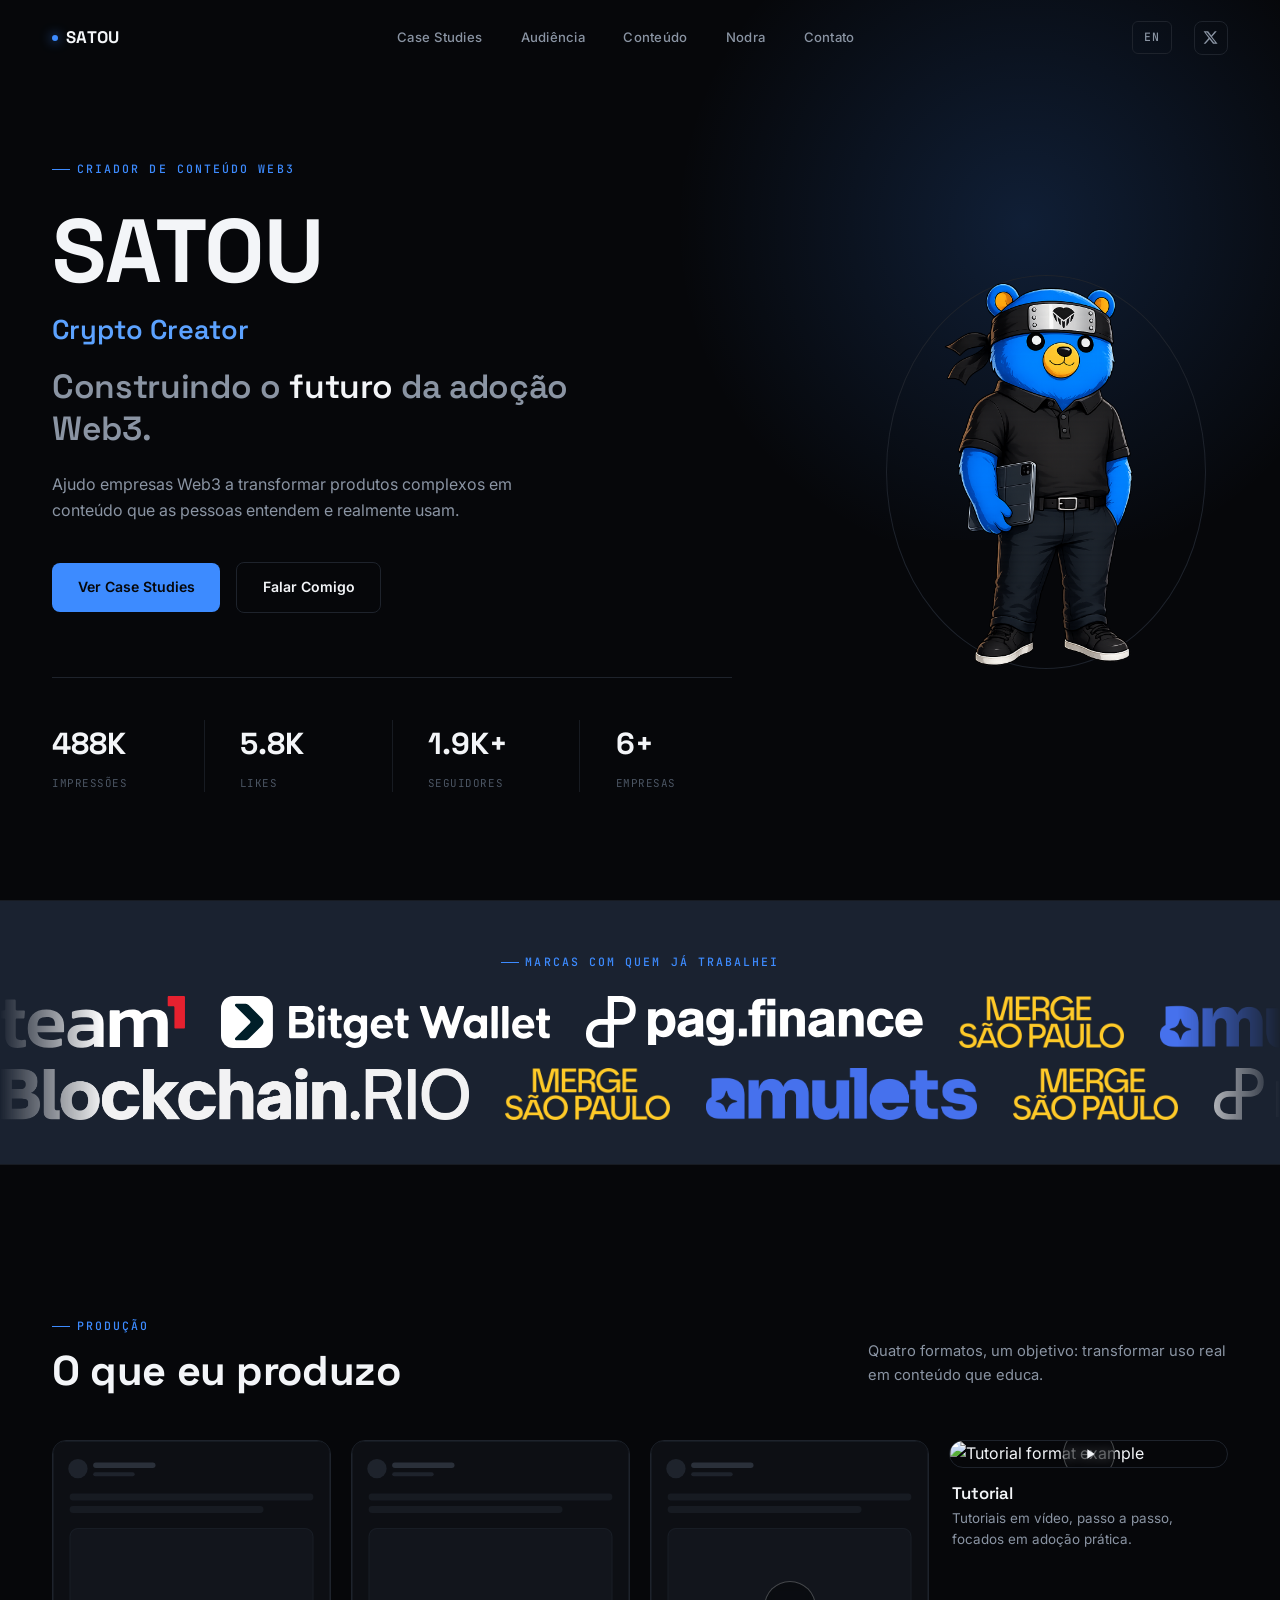
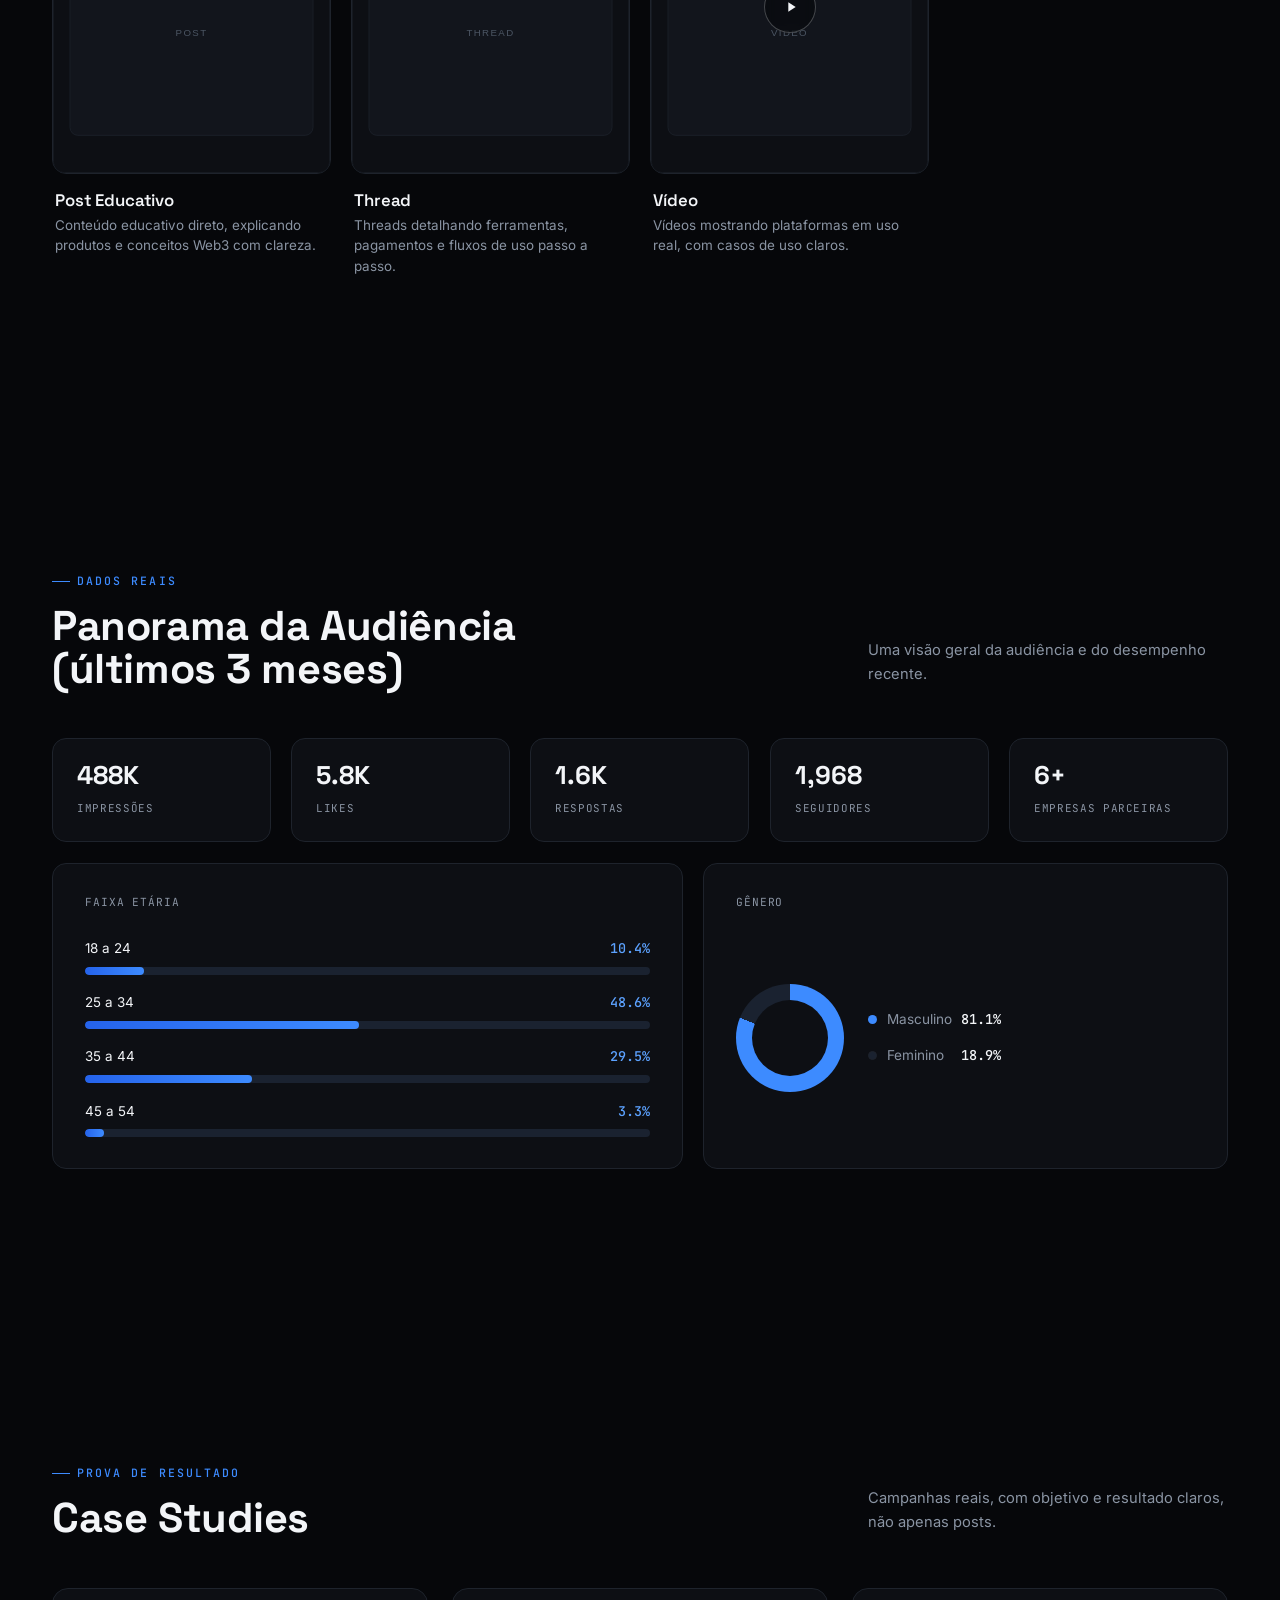
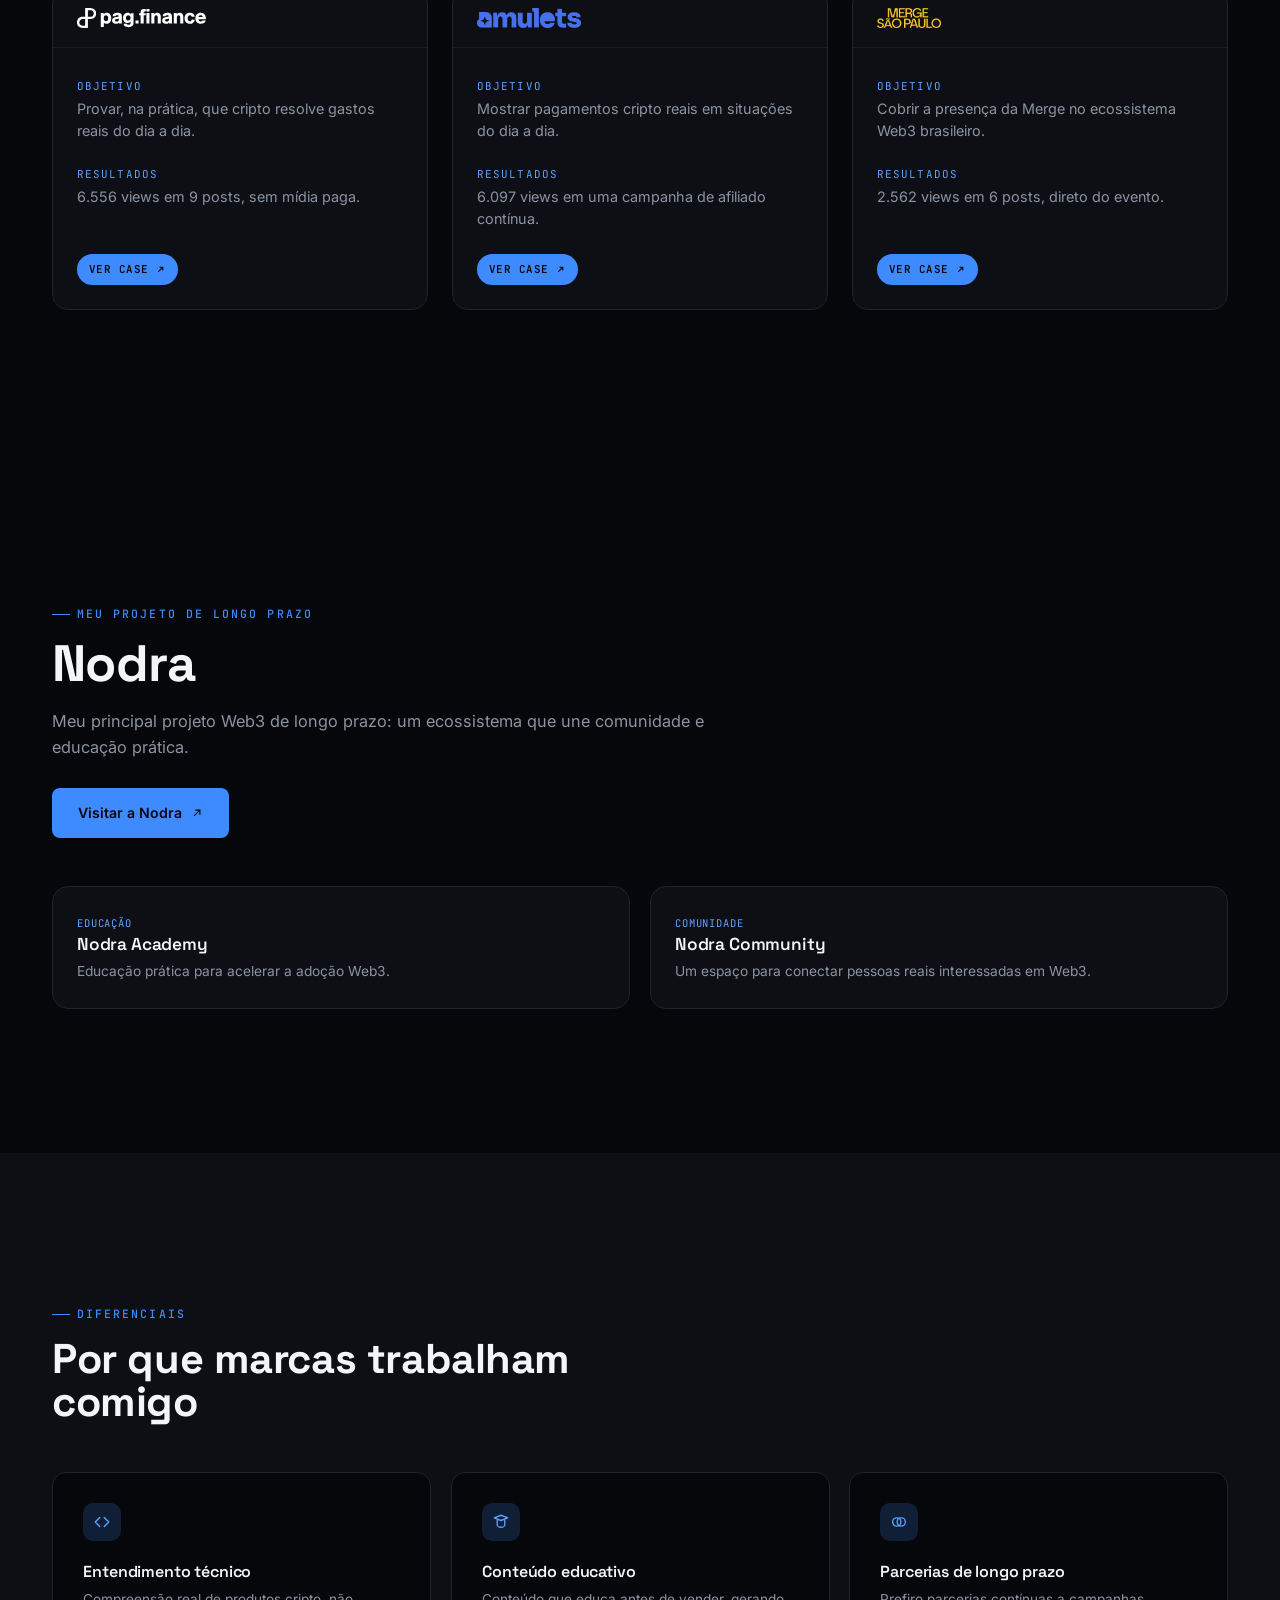
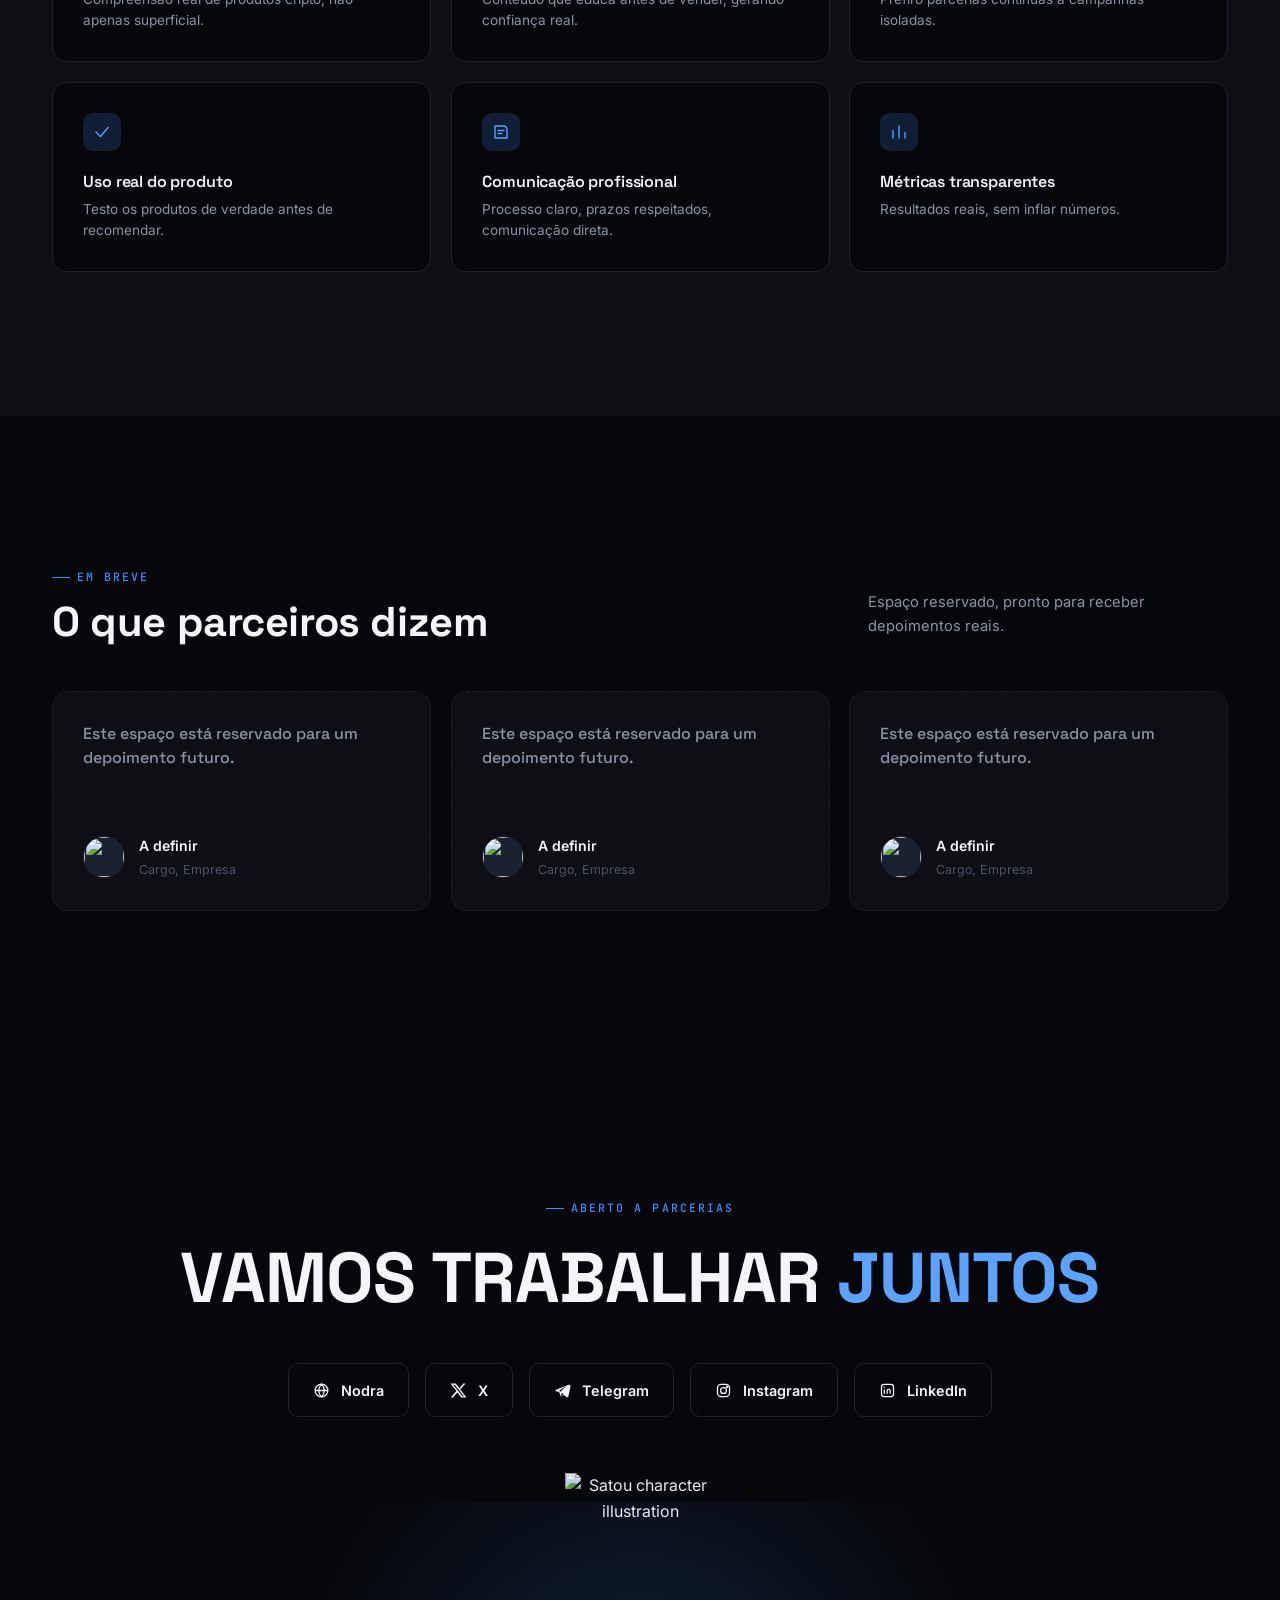
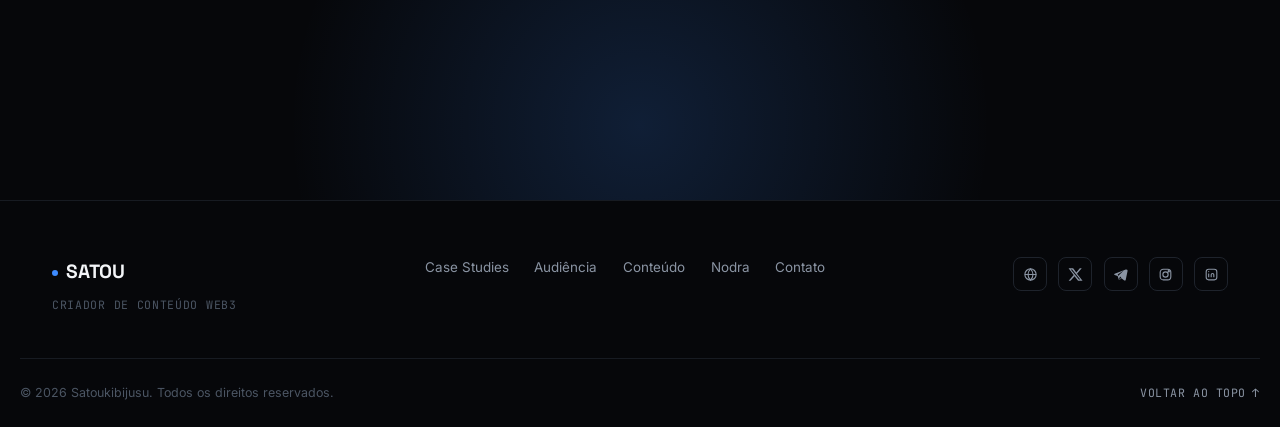
==== commit bb1783de: "feat: complete portfolio structure and case studies" ====
--- a/index.html
+++ b/index.html
@@ -183,42 +183,42 @@
             <div class="logo-item"><img src="assets/logos/pagfinance.svg" alt="Pag" loading="lazy"></div>
             <div class="logo-item"><img src="assets/logos/mmerge.png" alt="MMerge" loading="lazy"></div>
             <div class="logo-item"><img src="assets/logos/amulets.png" alt="Amulets" loading="lazy"></div>
-            <div class="logo-item"><img src="assets/logos/token-nation.png" alt="Merge São Paulo" loading="lazy"></div>
-            <div class="logo-item"><img src="assets/logos/blockchainrio.png" alt="BlockchainRio" loading="lazy"></div>
-            <div class="logo-item"><img src="assets/logos/Team1_MAIN_WHITE.svg" alt="Team1" loading="lazy"></div>
-            <div class="logo-item"><img src="assets/logos/BitgetWallet.svg" alt="Bitget Wallet" loading="lazy"></div>
-            <div class="logo-item"><img src="assets/logos/pagfinance.svg" alt="Pag" loading="lazy"></div>
-            <div class="logo-item"><img src="assets/logos/mmerge.png" alt="MMerge" loading="lazy"></div>
-            <div class="logo-item"><img src="assets/logos/amulets.png" alt="Amulets" loading="lazy"></div>
-            <div class="logo-item"><img src="assets/logos/token-nation.png" alt="Merge São Paulo" loading="lazy"></div>
-            <div class="logo-item"><img src="assets/logos/blockchainrio.png" alt="BlockchainRio" loading="lazy"></div>
-            <div class="logo-item"><img src="assets/logos/Team1_MAIN_WHITE.svg" alt="Team1" loading="lazy"></div>
-            <div class="logo-item"><img src="assets/logos/BitgetWallet.svg" alt="Bitget Wallet" loading="lazy"></div>
-            <div class="logo-item"><img src="assets/logos/pagfinance.svg" alt="Pag" loading="lazy"></div>
-            <div class="logo-item"><img src="assets/logos/mmerge.png" alt="MMerge" loading="lazy"></div>
-            <div class="logo-item"><img src="assets/logos/amulets.png" alt="Amulets" loading="lazy"></div>
-            <div class="logo-item"><img src="assets/logos/token-nation.png" alt="Merge São Paulo" loading="lazy"></div>
-            <div class="logo-item"><img src="assets/logos/blockchainrio.png" alt="BlockchainRio" loading="lazy"></div>
-            <div class="logo-item"><img src="assets/logos/Team1_MAIN_WHITE.svg" alt="Team1" loading="lazy"></div>
-            <div class="logo-item"><img src="assets/logos/BitgetWallet.svg" alt="Bitget Wallet" loading="lazy"></div>
-            <div class="logo-item"><img src="assets/logos/pagfinance.svg" alt="Pag" loading="lazy"></div>
-            <div class="logo-item"><img src="assets/logos/mmerge.png" alt="MMerge" loading="lazy"></div>
-            <div class="logo-item"><img src="assets/logos/amulets.png" alt="Amulets" loading="lazy"></div>
-            <div class="logo-item"><img src="assets/logos/token-nation.png" alt="Merge São Paulo" loading="lazy"></div>
-            <div class="logo-item"><img src="assets/logos/blockchainrio.png" alt="BlockchainRio" loading="lazy"></div>
-            <div class="logo-item"><img src="assets/logos/Team1_MAIN_WHITE.svg" alt="Team1" loading="lazy"></div>
-            <div class="logo-item"><img src="assets/logos/BitgetWallet.svg" alt="Bitget Wallet" loading="lazy"></div>
-            <div class="logo-item"><img src="assets/logos/pagfinance.svg" alt="Pag" loading="lazy"></div>
-            <div class="logo-item"><img src="assets/logos/mmerge.png" alt="MMerge" loading="lazy"></div>
-            <div class="logo-item"><img src="assets/logos/amulets.png" alt="Amulets" loading="lazy"></div>
-            <div class="logo-item"><img src="assets/logos/token-nation.png" alt="Merge São Paulo" loading="lazy"></div>
-            <div class="logo-item"><img src="assets/logos/blockchainrio.png" alt="BlockchainRio" loading="lazy"></div>
-            <div class="logo-item"><img src="assets/logos/Team1_MAIN_WHITE.svg" alt="Team1" loading="lazy"></div>
-            <div class="logo-item"><img src="assets/logos/BitgetWallet.svg" alt="Bitget Wallet" loading="lazy"></div>
-            <div class="logo-item"><img src="assets/logos/pagfinance.svg" alt="Pag" loading="lazy"></div>
-            <div class="logo-item"><img src="assets/logos/mmerge.png" alt="MMerge" loading="lazy"></div>
-            <div class="logo-item"><img src="assets/logos/amulets.png" alt="Amulets" loading="lazy"></div>
-            <div class="logo-item"><img src="assets/logos/token-nation.png" alt="Merge São Paulo" loading="lazy"></div>
+            <div class="logo-item"><img src="assets/logos/mmerge.png" alt="Merge São Paulo" loading="lazy"></div>
+            <div class="logo-item"><img src="assets/logos/blockchainrio.png" alt="BlockchainRio" loading="lazy"></div>
+            <div class="logo-item"><img src="assets/logos/Team1_MAIN_WHITE.svg" alt="Team1" loading="lazy"></div>
+            <div class="logo-item"><img src="assets/logos/BitgetWallet.svg" alt="Bitget Wallet" loading="lazy"></div>
+            <div class="logo-item"><img src="assets/logos/pagfinance.svg" alt="Pag" loading="lazy"></div>
+            <div class="logo-item"><img src="assets/logos/mmerge.png" alt="MMerge" loading="lazy"></div>
+            <div class="logo-item"><img src="assets/logos/amulets.png" alt="Amulets" loading="lazy"></div>
+            <div class="logo-item"><img src="assets/logos/mmerge.png" alt="Merge São Paulo" loading="lazy"></div>
+            <div class="logo-item"><img src="assets/logos/blockchainrio.png" alt="BlockchainRio" loading="lazy"></div>
+            <div class="logo-item"><img src="assets/logos/Team1_MAIN_WHITE.svg" alt="Team1" loading="lazy"></div>
+            <div class="logo-item"><img src="assets/logos/BitgetWallet.svg" alt="Bitget Wallet" loading="lazy"></div>
+            <div class="logo-item"><img src="assets/logos/pagfinance.svg" alt="Pag" loading="lazy"></div>
+            <div class="logo-item"><img src="assets/logos/mmerge.png" alt="MMerge" loading="lazy"></div>
+            <div class="logo-item"><img src="assets/logos/amulets.png" alt="Amulets" loading="lazy"></div>
+            <div class="logo-item"><img src="assets/logos/mmerge.png" alt="Merge São Paulo" loading="lazy"></div>
+            <div class="logo-item"><img src="assets/logos/blockchainrio.png" alt="BlockchainRio" loading="lazy"></div>
+            <div class="logo-item"><img src="assets/logos/Team1_MAIN_WHITE.svg" alt="Team1" loading="lazy"></div>
+            <div class="logo-item"><img src="assets/logos/BitgetWallet.svg" alt="Bitget Wallet" loading="lazy"></div>
+            <div class="logo-item"><img src="assets/logos/pagfinance.svg" alt="Pag" loading="lazy"></div>
+            <div class="logo-item"><img src="assets/logos/mmerge.png" alt="MMerge" loading="lazy"></div>
+            <div class="logo-item"><img src="assets/logos/amulets.png" alt="Amulets" loading="lazy"></div>
+            <div class="logo-item"><img src="assets/logos/mmerge.png" alt="Merge São Paulo" loading="lazy"></div>
+            <div class="logo-item"><img src="assets/logos/blockchainrio.png" alt="BlockchainRio" loading="lazy"></div>
+            <div class="logo-item"><img src="assets/logos/Team1_MAIN_WHITE.svg" alt="Team1" loading="lazy"></div>
+            <div class="logo-item"><img src="assets/logos/BitgetWallet.svg" alt="Bitget Wallet" loading="lazy"></div>
+            <div class="logo-item"><img src="assets/logos/pagfinance.svg" alt="Pag" loading="lazy"></div>
+            <div class="logo-item"><img src="assets/logos/mmerge.png" alt="MMerge" loading="lazy"></div>
+            <div class="logo-item"><img src="assets/logos/amulets.png" alt="Amulets" loading="lazy"></div>
+            <div class="logo-item"><img src="assets/logos/mmerge.png" alt="Merge São Paulo" loading="lazy"></div>
+            <div class="logo-item"><img src="assets/logos/blockchainrio.png" alt="BlockchainRio" loading="lazy"></div>
+            <div class="logo-item"><img src="assets/logos/Team1_MAIN_WHITE.svg" alt="Team1" loading="lazy"></div>
+            <div class="logo-item"><img src="assets/logos/BitgetWallet.svg" alt="Bitget Wallet" loading="lazy"></div>
+            <div class="logo-item"><img src="assets/logos/pagfinance.svg" alt="Pag" loading="lazy"></div>
+            <div class="logo-item"><img src="assets/logos/mmerge.png" alt="MMerge" loading="lazy"></div>
+            <div class="logo-item"><img src="assets/logos/amulets.png" alt="Amulets" loading="lazy"></div>
+            <div class="logo-item"><img src="assets/logos/mmerge.png" alt="Merge São Paulo" loading="lazy"></div>
             <div class="logo-item"><img src="assets/logos/blockchainrio.png" alt="BlockchainRio" loading="lazy"></div>
           </div>
           <div class="marquee-list" aria-hidden="true">
@@ -227,42 +227,42 @@
             <div class="logo-item"><img src="assets/logos/pagfinance.svg" alt="" loading="lazy"></div>
             <div class="logo-item"><img src="assets/logos/mmerge.png" alt="" loading="lazy"></div>
             <div class="logo-item"><img src="assets/logos/amulets.png" alt="" loading="lazy"></div>
-            <div class="logo-item"><img src="assets/logos/token-nation.png" alt="" loading="lazy"></div>
-            <div class="logo-item"><img src="assets/logos/blockchainrio.png" alt="" loading="lazy"></div>
-            <div class="logo-item"><img src="assets/logos/Team1_MAIN_WHITE.svg" alt="" loading="lazy"></div>
-            <div class="logo-item"><img src="assets/logos/BitgetWallet.svg" alt="" loading="lazy"></div>
-            <div class="logo-item"><img src="assets/logos/pagfinance.svg" alt="" loading="lazy"></div>
-            <div class="logo-item"><img src="assets/logos/mmerge.png" alt="" loading="lazy"></div>
-            <div class="logo-item"><img src="assets/logos/amulets.png" alt="" loading="lazy"></div>
-            <div class="logo-item"><img src="assets/logos/token-nation.png" alt="" loading="lazy"></div>
-            <div class="logo-item"><img src="assets/logos/blockchainrio.png" alt="" loading="lazy"></div>
-            <div class="logo-item"><img src="assets/logos/Team1_MAIN_WHITE.svg" alt="" loading="lazy"></div>
-            <div class="logo-item"><img src="assets/logos/BitgetWallet.svg" alt="" loading="lazy"></div>
-            <div class="logo-item"><img src="assets/logos/pagfinance.svg" alt="" loading="lazy"></div>
-            <div class="logo-item"><img src="assets/logos/mmerge.png" alt="" loading="lazy"></div>
-            <div class="logo-item"><img src="assets/logos/amulets.png" alt="" loading="lazy"></div>
-            <div class="logo-item"><img src="assets/logos/token-nation.png" alt="" loading="lazy"></div>
-            <div class="logo-item"><img src="assets/logos/blockchainrio.png" alt="" loading="lazy"></div>
-            <div class="logo-item"><img src="assets/logos/Team1_MAIN_WHITE.svg" alt="" loading="lazy"></div>
-            <div class="logo-item"><img src="assets/logos/BitgetWallet.svg" alt="" loading="lazy"></div>
-            <div class="logo-item"><img src="assets/logos/pagfinance.svg" alt="" loading="lazy"></div>
-            <div class="logo-item"><img src="assets/logos/mmerge.png" alt="" loading="lazy"></div>
-            <div class="logo-item"><img src="assets/logos/amulets.png" alt="" loading="lazy"></div>
-            <div class="logo-item"><img src="assets/logos/token-nation.png" alt="" loading="lazy"></div>
-            <div class="logo-item"><img src="assets/logos/blockchainrio.png" alt="" loading="lazy"></div>
-            <div class="logo-item"><img src="assets/logos/Team1_MAIN_WHITE.svg" alt="" loading="lazy"></div>
-            <div class="logo-item"><img src="assets/logos/BitgetWallet.svg" alt="" loading="lazy"></div>
-            <div class="logo-item"><img src="assets/logos/pagfinance.svg" alt="" loading="lazy"></div>
-            <div class="logo-item"><img src="assets/logos/mmerge.png" alt="" loading="lazy"></div>
-            <div class="logo-item"><img src="assets/logos/amulets.png" alt="" loading="lazy"></div>
-            <div class="logo-item"><img src="assets/logos/token-nation.png" alt="" loading="lazy"></div>
-            <div class="logo-item"><img src="assets/logos/blockchainrio.png" alt="" loading="lazy"></div>
-            <div class="logo-item"><img src="assets/logos/Team1_MAIN_WHITE.svg" alt="" loading="lazy"></div>
-            <div class="logo-item"><img src="assets/logos/BitgetWallet.svg" alt="" loading="lazy"></div>
-            <div class="logo-item"><img src="assets/logos/pagfinance.svg" alt="" loading="lazy"></div>
-            <div class="logo-item"><img src="assets/logos/mmerge.png" alt="" loading="lazy"></div>
-            <div class="logo-item"><img src="assets/logos/amulets.png" alt="" loading="lazy"></div>
-            <div class="logo-item"><img src="assets/logos/token-nation.png" alt="" loading="lazy"></div>
+            <div class="logo-item"><img src="assets/logos/mmerge.png" alt="" loading="lazy"></div>
+            <div class="logo-item"><img src="assets/logos/blockchainrio.png" alt="" loading="lazy"></div>
+            <div class="logo-item"><img src="assets/logos/Team1_MAIN_WHITE.svg" alt="" loading="lazy"></div>
+            <div class="logo-item"><img src="assets/logos/BitgetWallet.svg" alt="" loading="lazy"></div>
+            <div class="logo-item"><img src="assets/logos/pagfinance.svg" alt="" loading="lazy"></div>
+            <div class="logo-item"><img src="assets/logos/mmerge.png" alt="" loading="lazy"></div>
+            <div class="logo-item"><img src="assets/logos/amulets.png" alt="" loading="lazy"></div>
+            <div class="logo-item"><img src="assets/logos/mmerge.png" alt="" loading="lazy"></div>
+            <div class="logo-item"><img src="assets/logos/blockchainrio.png" alt="" loading="lazy"></div>
+            <div class="logo-item"><img src="assets/logos/Team1_MAIN_WHITE.svg" alt="" loading="lazy"></div>
+            <div class="logo-item"><img src="assets/logos/BitgetWallet.svg" alt="" loading="lazy"></div>
+            <div class="logo-item"><img src="assets/logos/pagfinance.svg" alt="" loading="lazy"></div>
+            <div class="logo-item"><img src="assets/logos/mmerge.png" alt="" loading="lazy"></div>
+            <div class="logo-item"><img src="assets/logos/amulets.png" alt="" loading="lazy"></div>
+            <div class="logo-item"><img src="assets/logos/mmerge.png" alt="" loading="lazy"></div>
+            <div class="logo-item"><img src="assets/logos/blockchainrio.png" alt="" loading="lazy"></div>
+            <div class="logo-item"><img src="assets/logos/Team1_MAIN_WHITE.svg" alt="" loading="lazy"></div>
+            <div class="logo-item"><img src="assets/logos/BitgetWallet.svg" alt="" loading="lazy"></div>
+            <div class="logo-item"><img src="assets/logos/pagfinance.svg" alt="" loading="lazy"></div>
+            <div class="logo-item"><img src="assets/logos/mmerge.png" alt="" loading="lazy"></div>
+            <div class="logo-item"><img src="assets/logos/amulets.png" alt="" loading="lazy"></div>
+            <div class="logo-item"><img src="assets/logos/mmerge.png" alt="" loading="lazy"></div>
+            <div class="logo-item"><img src="assets/logos/blockchainrio.png" alt="" loading="lazy"></div>
+            <div class="logo-item"><img src="assets/logos/Team1_MAIN_WHITE.svg" alt="" loading="lazy"></div>
+            <div class="logo-item"><img src="assets/logos/BitgetWallet.svg" alt="" loading="lazy"></div>
+            <div class="logo-item"><img src="assets/logos/pagfinance.svg" alt="" loading="lazy"></div>
+            <div class="logo-item"><img src="assets/logos/mmerge.png" alt="" loading="lazy"></div>
+            <div class="logo-item"><img src="assets/logos/amulets.png" alt="" loading="lazy"></div>
+            <div class="logo-item"><img src="assets/logos/mmerge.png" alt="" loading="lazy"></div>
+            <div class="logo-item"><img src="assets/logos/blockchainrio.png" alt="" loading="lazy"></div>
+            <div class="logo-item"><img src="assets/logos/Team1_MAIN_WHITE.svg" alt="" loading="lazy"></div>
+            <div class="logo-item"><img src="assets/logos/BitgetWallet.svg" alt="" loading="lazy"></div>
+            <div class="logo-item"><img src="assets/logos/pagfinance.svg" alt="" loading="lazy"></div>
+            <div class="logo-item"><img src="assets/logos/mmerge.png" alt="" loading="lazy"></div>
+            <div class="logo-item"><img src="assets/logos/amulets.png" alt="" loading="lazy"></div>
+            <div class="logo-item"><img src="assets/logos/mmerge.png" alt="" loading="lazy"></div>
             <div class="logo-item"><img src="assets/logos/blockchainrio.png" alt="" loading="lazy"></div>
           </div>
         </div>
@@ -272,42 +272,42 @@
         <div class="marquee-track marquee-track--b">
           <div class="marquee-list">
             <div class="logo-item"><img src="assets/logos/blockchainrio.png" alt="BlockchainRio" loading="lazy"></div>
-            <div class="logo-item"><img src="assets/logos/token-nation.png" alt="Merge São Paulo" loading="lazy"></div>
-            <div class="logo-item"><img src="assets/logos/amulets.png" alt="Amulets" loading="lazy"></div>
-            <div class="logo-item"><img src="assets/logos/mmerge.png" alt="MMerge" loading="lazy"></div>
-            <div class="logo-item"><img src="assets/logos/pagfinance.svg" alt="Pag" loading="lazy"></div>
-            <div class="logo-item"><img src="assets/logos/BitgetWallet.svg" alt="Bitget Wallet" loading="lazy"></div>
-            <div class="logo-item"><img src="assets/logos/Team1_MAIN_WHITE.svg" alt="Team1" loading="lazy"></div>
-            <div class="logo-item"><img src="assets/logos/blockchainrio.png" alt="BlockchainRio" loading="lazy"></div>
-            <div class="logo-item"><img src="assets/logos/token-nation.png" alt="Merge São Paulo" loading="lazy"></div>
-            <div class="logo-item"><img src="assets/logos/amulets.png" alt="Amulets" loading="lazy"></div>
-            <div class="logo-item"><img src="assets/logos/mmerge.png" alt="MMerge" loading="lazy"></div>
-            <div class="logo-item"><img src="assets/logos/pagfinance.svg" alt="Pag" loading="lazy"></div>
-            <div class="logo-item"><img src="assets/logos/BitgetWallet.svg" alt="Bitget Wallet" loading="lazy"></div>
-            <div class="logo-item"><img src="assets/logos/Team1_MAIN_WHITE.svg" alt="Team1" loading="lazy"></div>
-            <div class="logo-item"><img src="assets/logos/blockchainrio.png" alt="BlockchainRio" loading="lazy"></div>
-            <div class="logo-item"><img src="assets/logos/token-nation.png" alt="Merge São Paulo" loading="lazy"></div>
-            <div class="logo-item"><img src="assets/logos/amulets.png" alt="Amulets" loading="lazy"></div>
-            <div class="logo-item"><img src="assets/logos/mmerge.png" alt="MMerge" loading="lazy"></div>
-            <div class="logo-item"><img src="assets/logos/pagfinance.svg" alt="Pag" loading="lazy"></div>
-            <div class="logo-item"><img src="assets/logos/BitgetWallet.svg" alt="Bitget Wallet" loading="lazy"></div>
-            <div class="logo-item"><img src="assets/logos/Team1_MAIN_WHITE.svg" alt="Team1" loading="lazy"></div>
-            <div class="logo-item"><img src="assets/logos/blockchainrio.png" alt="BlockchainRio" loading="lazy"></div>
-            <div class="logo-item"><img src="assets/logos/token-nation.png" alt="Merge São Paulo" loading="lazy"></div>
-            <div class="logo-item"><img src="assets/logos/amulets.png" alt="Amulets" loading="lazy"></div>
-            <div class="logo-item"><img src="assets/logos/mmerge.png" alt="MMerge" loading="lazy"></div>
-            <div class="logo-item"><img src="assets/logos/pagfinance.svg" alt="Pag" loading="lazy"></div>
-            <div class="logo-item"><img src="assets/logos/BitgetWallet.svg" alt="Bitget Wallet" loading="lazy"></div>
-            <div class="logo-item"><img src="assets/logos/Team1_MAIN_WHITE.svg" alt="Team1" loading="lazy"></div>
-            <div class="logo-item"><img src="assets/logos/blockchainrio.png" alt="BlockchainRio" loading="lazy"></div>
-            <div class="logo-item"><img src="assets/logos/token-nation.png" alt="Merge São Paulo" loading="lazy"></div>
-            <div class="logo-item"><img src="assets/logos/amulets.png" alt="Amulets" loading="lazy"></div>
-            <div class="logo-item"><img src="assets/logos/mmerge.png" alt="MMerge" loading="lazy"></div>
-            <div class="logo-item"><img src="assets/logos/pagfinance.svg" alt="Pag" loading="lazy"></div>
-            <div class="logo-item"><img src="assets/logos/BitgetWallet.svg" alt="Bitget Wallet" loading="lazy"></div>
-            <div class="logo-item"><img src="assets/logos/Team1_MAIN_WHITE.svg" alt="Team1" loading="lazy"></div>
-            <div class="logo-item"><img src="assets/logos/blockchainrio.png" alt="BlockchainRio" loading="lazy"></div>
-            <div class="logo-item"><img src="assets/logos/token-nation.png" alt="Merge São Paulo" loading="lazy"></div>
+            <div class="logo-item"><img src="assets/logos/mmerge.png" alt="Merge São Paulo" loading="lazy"></div>
+            <div class="logo-item"><img src="assets/logos/amulets.png" alt="Amulets" loading="lazy"></div>
+            <div class="logo-item"><img src="assets/logos/mmerge.png" alt="MMerge" loading="lazy"></div>
+            <div class="logo-item"><img src="assets/logos/pagfinance.svg" alt="Pag" loading="lazy"></div>
+            <div class="logo-item"><img src="assets/logos/BitgetWallet.svg" alt="Bitget Wallet" loading="lazy"></div>
+            <div class="logo-item"><img src="assets/logos/Team1_MAIN_WHITE.svg" alt="Team1" loading="lazy"></div>
+            <div class="logo-item"><img src="assets/logos/blockchainrio.png" alt="BlockchainRio" loading="lazy"></div>
+            <div class="logo-item"><img src="assets/logos/mmerge.png" alt="Merge São Paulo" loading="lazy"></div>
+            <div class="logo-item"><img src="assets/logos/amulets.png" alt="Amulets" loading="lazy"></div>
+            <div class="logo-item"><img src="assets/logos/mmerge.png" alt="MMerge" loading="lazy"></div>
+            <div class="logo-item"><img src="assets/logos/pagfinance.svg" alt="Pag" loading="lazy"></div>
+            <div class="logo-item"><img src="assets/logos/BitgetWallet.svg" alt="Bitget Wallet" loading="lazy"></div>
+            <div class="logo-item"><img src="assets/logos/Team1_MAIN_WHITE.svg" alt="Team1" loading="lazy"></div>
+            <div class="logo-item"><img src="assets/logos/blockchainrio.png" alt="BlockchainRio" loading="lazy"></div>
+            <div class="logo-item"><img src="assets/logos/mmerge.png" alt="Merge São Paulo" loading="lazy"></div>
+            <div class="logo-item"><img src="assets/logos/amulets.png" alt="Amulets" loading="lazy"></div>
+            <div class="logo-item"><img src="assets/logos/mmerge.png" alt="MMerge" loading="lazy"></div>
+            <div class="logo-item"><img src="assets/logos/pagfinance.svg" alt="Pag" loading="lazy"></div>
+            <div class="logo-item"><img src="assets/logos/BitgetWallet.svg" alt="Bitget Wallet" loading="lazy"></div>
+            <div class="logo-item"><img src="assets/logos/Team1_MAIN_WHITE.svg" alt="Team1" loading="lazy"></div>
+            <div class="logo-item"><img src="assets/logos/blockchainrio.png" alt="BlockchainRio" loading="lazy"></div>
+            <div class="logo-item"><img src="assets/logos/mmerge.png" alt="Merge São Paulo" loading="lazy"></div>
+            <div class="logo-item"><img src="assets/logos/amulets.png" alt="Amulets" loading="lazy"></div>
+            <div class="logo-item"><img src="assets/logos/mmerge.png" alt="MMerge" loading="lazy"></div>
+            <div class="logo-item"><img src="assets/logos/pagfinance.svg" alt="Pag" loading="lazy"></div>
+            <div class="logo-item"><img src="assets/logos/BitgetWallet.svg" alt="Bitget Wallet" loading="lazy"></div>
+            <div class="logo-item"><img src="assets/logos/Team1_MAIN_WHITE.svg" alt="Team1" loading="lazy"></div>
+            <div class="logo-item"><img src="assets/logos/blockchainrio.png" alt="BlockchainRio" loading="lazy"></div>
+            <div class="logo-item"><img src="assets/logos/mmerge.png" alt="Merge São Paulo" loading="lazy"></div>
+            <div class="logo-item"><img src="assets/logos/amulets.png" alt="Amulets" loading="lazy"></div>
+            <div class="logo-item"><img src="assets/logos/mmerge.png" alt="MMerge" loading="lazy"></div>
+            <div class="logo-item"><img src="assets/logos/pagfinance.svg" alt="Pag" loading="lazy"></div>
+            <div class="logo-item"><img src="assets/logos/BitgetWallet.svg" alt="Bitget Wallet" loading="lazy"></div>
+            <div class="logo-item"><img src="assets/logos/Team1_MAIN_WHITE.svg" alt="Team1" loading="lazy"></div>
+            <div class="logo-item"><img src="assets/logos/blockchainrio.png" alt="BlockchainRio" loading="lazy"></div>
+            <div class="logo-item"><img src="assets/logos/mmerge.png" alt="Merge São Paulo" loading="lazy"></div>
             <div class="logo-item"><img src="assets/logos/amulets.png" alt="Amulets" loading="lazy"></div>
             <div class="logo-item"><img src="assets/logos/mmerge.png" alt="MMerge" loading="lazy"></div>
             <div class="logo-item"><img src="assets/logos/pagfinance.svg" alt="Pag" loading="lazy"></div>
@@ -316,373 +316,49 @@
           </div>
           <div class="marquee-list" aria-hidden="true">
             <div class="logo-item"><img src="assets/logos/blockchainrio.png" alt="" loading="lazy"></div>
-            <div class="logo-item"><img src="assets/logos/token-nation.png" alt="" loading="lazy"></div>
-            <div class="logo-item"><img src="assets/logos/amulets.png" alt="" loading="lazy"></div>
-            <div class="logo-item"><img src="assets/logos/mmerge.png" alt="" loading="lazy"></div>
-            <div class="logo-item"><img src="assets/logos/pagfinance.svg" alt="" loading="lazy"></div>
-            <div class="logo-item"><img src="assets/logos/BitgetWallet.svg" alt="" loading="lazy"></div>
-            <div class="logo-item"><img src="assets/logos/Team1_MAIN_WHITE.svg" alt="" loading="lazy"></div>
-            <div class="logo-item"><img src="assets/logos/blockchainrio.png" alt="" loading="lazy"></div>
-            <div class="logo-item"><img src="assets/logos/token-nation.png" alt="" loading="lazy"></div>
-            <div class="logo-item"><img src="assets/logos/amulets.png" alt="" loading="lazy"></div>
-            <div class="logo-item"><img src="assets/logos/mmerge.png" alt="" loading="lazy"></div>
-            <div class="logo-item"><img src="assets/logos/pagfinance.svg" alt="" loading="lazy"></div>
-            <div class="logo-item"><img src="assets/logos/BitgetWallet.svg" alt="" loading="lazy"></div>
-            <div class="logo-item"><img src="assets/logos/Team1_MAIN_WHITE.svg" alt="" loading="lazy"></div>
-            <div class="logo-item"><img src="assets/logos/blockchainrio.png" alt="" loading="lazy"></div>
-            <div class="logo-item"><img src="assets/logos/token-nation.png" alt="" loading="lazy"></div>
-            <div class="logo-item"><img src="assets/logos/amulets.png" alt="" loading="lazy"></div>
-            <div class="logo-item"><img src="assets/logos/mmerge.png" alt="" loading="lazy"></div>
-            <div class="logo-item"><img src="assets/logos/pagfinance.svg" alt="" loading="lazy"></div>
-            <div class="logo-item"><img src="assets/logos/BitgetWallet.svg" alt="" loading="lazy"></div>
-            <div class="logo-item"><img src="assets/logos/Team1_MAIN_WHITE.svg" alt="" loading="lazy"></div>
-            <div class="logo-item"><img src="assets/logos/blockchainrio.png" alt="" loading="lazy"></div>
-            <div class="logo-item"><img src="assets/logos/token-nation.png" alt="" loading="lazy"></div>
-            <div class="logo-item"><img src="assets/logos/amulets.png" alt="" loading="lazy"></div>
-            <div class="logo-item"><img src="assets/logos/mmerge.png" alt="" loading="lazy"></div>
-            <div class="logo-item"><img src="assets/logos/pagfinance.svg" alt="" loading="lazy"></div>
-            <div class="logo-item"><img src="assets/logos/BitgetWallet.svg" alt="" loading="lazy"></div>
-            <div class="logo-item"><img src="assets/logos/Team1_MAIN_WHITE.svg" alt="" loading="lazy"></div>
-            <div class="logo-item"><img src="assets/logos/blockchainrio.png" alt="" loading="lazy"></div>
-            <div class="logo-item"><img src="assets/logos/token-nation.png" alt="" loading="lazy"></div>
-            <div class="logo-item"><img src="assets/logos/amulets.png" alt="" loading="lazy"></div>
-            <div class="logo-item"><img src="assets/logos/mmerge.png" alt="" loading="lazy"></div>
-            <div class="logo-item"><img src="assets/logos/pagfinance.svg" alt="" loading="lazy"></div>
-            <div class="logo-item"><img src="assets/logos/BitgetWallet.svg" alt="" loading="lazy"></div>
-            <div class="logo-item"><img src="assets/logos/Team1_MAIN_WHITE.svg" alt="" loading="lazy"></div>
-            <div class="logo-item"><img src="assets/logos/blockchainrio.png" alt="" loading="lazy"></div>
-            <div class="logo-item"><img src="assets/logos/token-nation.png" alt="" loading="lazy"></div>
-            <div class="logo-item"><img src="assets/logos/amulets.png" alt="" loading="lazy"></div>
-            <div class="logo-item"><img src="assets/logos/mmerge.png" alt="" loading="lazy"></div>
-            <div class="logo-item"><img src="assets/logos/pagfinance.svg" alt="" loading="lazy"></div>
-            <div class="logo-item"><img src="assets/logos/BitgetWallet.svg" alt="" loading="lazy"></div>
-            <div class="logo-item"><img src="assets/logos/Team1_MAIN_WHITE.svg" alt="" loading="lazy"></div>
-          </div>
-        </div>
-      </div>
-    </div>
-  </section>
-
-  <!-- ============================================================
-       CASE STUDIES
-       To add a case study: duplicate one <article class="case-card">
-       block, update the logo/screenshot paths (assets/logos and
-       assets/screenshots), the objective/results text and the CTA
-       href. Layout does not need to change.
-       ============================================================ -->
-  <section class="case-studies section-pad" id="case-studies">
-    <div class="container">
-      <div class="section-head" data-reveal>
-        <div>
-          <div class="eyebrow">
-            <span data-lang="pt">Prova de resultado</span>
-            <span data-lang="en">Proof of results</span>
-          </div>
-          <h2>
-            <span data-lang="pt">Case Studies</span>
-            <span data-lang="en">Case Studies</span>
-          </h2>
-        </div>
-        <p>
-          <span data-lang="pt">Campanhas reais, com objetivo e resultado claros, não apenas posts.</span>
-          <span data-lang="en">Real campaigns, with a clear objective and result, not just posts.</span>
-        </p>
-      </div>
-
-      <div class="case-grid">
-
-        <!-- Case 1: MMerge -->
-        <!-- TODO: replace # with the real post URL -->
-        <a class="case-card" href="#" target="_blank" rel="noopener" data-reveal data-delay="1">
-          <div class="case-media">
-            <img src="assets/screenshots/case-mmerge.png" alt="MMerge campaign screenshot" loading="lazy">
-            <span class="case-icon" aria-hidden="true">
-              <svg viewBox="0 0 24 24" fill="none" stroke="currentColor" stroke-width="2.2"><path d="M7 17 17 7M10 7h7v7"/></svg>
-            </span>
-          </div>
-          <div class="case-card-header">
-            <img class="case-logo" src="assets/logos/mmerge.png" alt="MMerge logo">
-            <span class="case-brand">MMerge</span>
-          </div>
-          <div class="case-body">
-            <div class="case-block">
-              <span class="case-block-label" data-lang="pt">Objetivo</span>
-              <span class="case-block-label" data-lang="en">Objective</span>
-              <p data-lang="pt">Gerar cadastros e ativações de cartão através de uma campanha de cashback.</p>
-              <p data-lang="en">Drive signups and card activations through a cashback campaign.</p>
-            </div>
-            <div class="case-block">
-              <span class="case-block-label" data-lang="pt">Resultados</span>
-              <span class="case-block-label" data-lang="en">Results</span>
-              <p data-lang="pt">206 clicks totais · 183 clicks humanos</p>
-              <p data-lang="en">206 total clicks · 183 human clicks</p>
-            </div>
-          </div>
-        </a>
-
-        <!-- Case 2: mmerge.io -->
-        <!-- TODO: replace # with the real post URL -->
-        <a class="case-card" href="#" target="_blank" rel="noopener" data-reveal data-delay="2">
-          <div class="case-media">
-            <img src="assets/screenshots/case-mmerge.png" alt="mmerge.io campaign screenshot" loading="lazy">
-            <span class="case-icon" aria-hidden="true">
-              <svg viewBox="0 0 24 24" fill="none" stroke="currentColor" stroke-width="2.2"><path d="M7 17 17 7M10 7h7v7"/></svg>
-            </span>
-          </div>
-          <div class="case-card-header">
-            <img class="case-logo" src="assets/logos/mmerge.png" alt="mmerge.io logo">
-            <span class="case-brand">mmerge.io</span>
-          </div>
-          <div class="case-body">
-            <div class="case-block">
-              <span class="case-block-label" data-lang="pt">Objetivo</span>
-              <span class="case-block-label" data-lang="en">Objective</span>
-              <p data-lang="pt">Apresentar a plataforma em uso real durante um evento, em formato de vídeo.</p>
-              <p data-lang="en">Showcase the platform in real use during a live event, in video format.</p>
-            </div>
-            <div class="case-block">
-              <span class="case-block-label" data-lang="pt">Resultados</span>
-              <span class="case-block-label" data-lang="en">Results</span>
-              <p data-lang="pt">22 likes · 5 respostas</p>
-              <p data-lang="en">22 likes · 5 replies</p>
-            </div>
-          </div>
-        </a>
-
-        <!-- Case 3: BlockchainRio -->
-        <!-- TODO: replace # with the real post URL -->
-        <a class="case-card" href="#" target="_blank" rel="noopener" data-reveal data-delay="3">
-          <div class="case-media">
-            <img src="assets/screenshots/case-blockchainrio.png" alt="BlockchainRio campaign screenshot" loading="lazy">
-            <span class="case-icon" aria-hidden="true">
-              <svg viewBox="0 0 24 24" fill="none" stroke="currentColor" stroke-width="2.2"><path d="M7 17 17 7M10 7h7v7"/></svg>
-            </span>
-          </div>
-          <div class="case-card-header">
-            <img class="case-logo" src="assets/logos/blockchainrio.png" alt="BlockchainRio logo">
-            <span class="case-brand">BlockchainRio</span>
-          </div>
-          <div class="case-body">
-            <div class="case-block">
-              <span class="case-block-label" data-lang="pt">Objetivo</span>
-              <span class="case-block-label" data-lang="en">Objective</span>
-              <p data-lang="pt">Educar a audiência sobre onramp sem gas e uso de cartão cripto, em tutorial passo a passo.</p>
-              <p data-lang="en">Educate the audience on gasless onramp and crypto card usage, in a step-by-step tutorial.</p>
-            </div>
-            <div class="case-block">
-              <span class="case-block-label" data-lang="pt">Resultados</span>
-              <span class="case-block-label" data-lang="en">Results</span>
-              <p data-lang="pt">12 likes · 4 respostas</p>
-              <p data-lang="en">12 likes · 4 replies</p>
-            </div>
-          </div>
-        </a>
-
-        <!-- Case 4: placeholder slot, ready for the next real case study -->
-        <article class="case-card is-placeholder" data-reveal data-delay="1">
-          <div class="case-media">
-            <img src="assets/screenshots/case-placeholder-a.svg" alt="Reserved case study slot" loading="lazy">
-          </div>
-          <div class="case-card-header">
-            <img class="case-logo" src="assets/logos/partner-a.svg" alt="Placeholder partner logo">
-            <span class="case-brand" data-lang="pt">Próximo parceiro</span>
-            <span class="case-brand" data-lang="en">Next partner</span>
-          </div>
-          <div class="case-body">
-            <div class="case-block">
-              <span class="case-block-label" data-lang="pt">Objetivo</span>
-              <span class="case-block-label" data-lang="en">Objective</span>
-              <p data-lang="pt">Espaço reservado para um futuro case study com resultados reais.</p>
-              <p data-lang="en">Space reserved for a future case study with real results.</p>
-            </div>
-            <div class="case-block">
-              <span class="case-block-label" data-lang="pt">Resultados</span>
-              <span class="case-block-label" data-lang="en">Results</span>
-              <p data-lang="pt">Métricas serão adicionadas em breve.</p>
-              <p data-lang="en">Metrics will be added soon.</p>
-            </div>
-          </div>
-          <span class="case-cta is-placeholder">
-            <span data-lang="pt">Em breve</span>
-            <span data-lang="en">Coming soon</span>
-          </span>
-        </article>
-
-        <!-- Case 5: placeholder slot -->
-        <article class="case-card is-placeholder" data-reveal data-delay="2">
-          <div class="case-media">
-            <img src="assets/screenshots/case-placeholder-b.svg" alt="Reserved case study slot" loading="lazy">
-          </div>
-          <div class="case-card-header">
-            <img class="case-logo" src="assets/logos/partner-b.svg" alt="Placeholder partner logo">
-            <span class="case-brand" data-lang="pt">Próximo parceiro</span>
-            <span class="case-brand" data-lang="en">Next partner</span>
-          </div>
-          <div class="case-body">
-            <div class="case-block">
-              <span class="case-block-label" data-lang="pt">Objetivo</span>
-              <span class="case-block-label" data-lang="en">Objective</span>
-              <p data-lang="pt">Espaço reservado para um futuro case study com resultados reais.</p>
-              <p data-lang="en">Space reserved for a future case study with real results.</p>
-            </div>
-            <div class="case-block">
-              <span class="case-block-label" data-lang="pt">Resultados</span>
-              <span class="case-block-label" data-lang="en">Results</span>
-              <p data-lang="pt">Métricas serão adicionadas em breve.</p>
-              <p data-lang="en">Metrics will be added soon.</p>
-            </div>
-          </div>
-          <span class="case-cta is-placeholder">
-            <span data-lang="pt">Em breve</span>
-            <span data-lang="en">Coming soon</span>
-          </span>
-        </article>
-
-        <!-- Case 6: placeholder slot -->
-        <article class="case-card is-placeholder" data-reveal data-delay="3">
-          <div class="case-media">
-            <img src="assets/screenshots/case-placeholder-c.svg" alt="Reserved case study slot" loading="lazy">
-          </div>
-          <div class="case-card-header">
-            <img class="case-logo" src="assets/logos/partner-c.svg" alt="Placeholder partner logo">
-            <span class="case-brand" data-lang="pt">Próximo parceiro</span>
-            <span class="case-brand" data-lang="en">Next partner</span>
-          </div>
-          <div class="case-body">
-            <div class="case-block">
-              <span class="case-block-label" data-lang="pt">Objetivo</span>
-              <span class="case-block-label" data-lang="en">Objective</span>
-              <p data-lang="pt">Espaço reservado para um futuro case study com resultados reais.</p>
-              <p data-lang="en">Space reserved for a future case study with real results.</p>
-            </div>
-            <div class="case-block">
-              <span class="case-block-label" data-lang="pt">Resultados</span>
-              <span class="case-block-label" data-lang="en">Results</span>
-              <p data-lang="pt">Métricas serão adicionadas em breve.</p>
-              <p data-lang="en">Metrics will be added soon.</p>
-            </div>
-          </div>
-          <span class="case-cta is-placeholder">
-            <span data-lang="pt">Em breve</span>
-            <span data-lang="en">Coming soon</span>
-          </span>
-        </article>
-
-      </div>
-    </div>
-  </section>
-
-  <!-- ============================================================
-       AUDIENCE (SaaS-style dashboard)
-       Two rows:
-       - dashboard-kpis: top strip of 5 headline metrics. Each
-         number is plain text, edit directly.
-       - dashboard-grid: three breakdown cards.
-         - Age bars: change the % in the label AND the bar-fill's
-           inline "width" (both must match).
-         - Gender donut: change the "--pct" custom property on
-           .donut (share of the first/blue segment) AND the legend
-           numbers.
-         - Engagement Insights: composition bars (Likes vs Replies
-           as a share of total engagement); update the inline
-           "width" and label % together if the underlying numbers
-           in the KPI strip above change.
-       ============================================================ -->
-  <section class="audience section-pad" id="audience">
-    <div class="container">
-      <div class="section-head" data-reveal>
-        <div>
-          <div class="eyebrow">
-            <span data-lang="pt">Dados reais</span>
-            <span data-lang="en">Real data</span>
-          </div>
-          <h2>
-            <span data-lang="pt">Panorama da Audiência (últimos 3 meses)</span>
-            <span data-lang="en">Audience Overview (last 3 months)</span>
-          </h2>
-        </div>
-        <p>
-          <span data-lang="pt">Uma visão geral da audiência e do desempenho recente.</span>
-          <span data-lang="en">An overview of your audience and recent content performance.</span>
-        </p>
-      </div>
-
-      <!-- Row 1: headline metrics -->
-      <div class="dashboard-kpis">
-        <div class="kpi-card" data-reveal data-delay="1">
-          <div class="kpi-value">488K</div>
-          <div class="kpi-label"><span data-lang="pt">Impressões</span><span data-lang="en">Impressions</span></div>
-        </div>
-        <div class="kpi-card" data-reveal data-delay="2">
-          <div class="kpi-value">5.8K</div>
-          <div class="kpi-label">Likes</div>
-        </div>
-        <div class="kpi-card" data-reveal data-delay="3">
-          <div class="kpi-value">1.6K</div>
-          <div class="kpi-label"><span data-lang="pt">Respostas</span><span data-lang="en">Replies</span></div>
-        </div>
-        <div class="kpi-card" data-reveal data-delay="4">
-          <div class="kpi-value">1,968</div>
-          <div class="kpi-label"><span data-lang="pt">Seguidores</span><span data-lang="en">Followers</span></div>
-        </div>
-        <div class="kpi-card" data-reveal data-delay="5">
-          <div class="kpi-value">6+</div>
-          <div class="kpi-label"><span data-lang="pt">Empresas parceiras</span><span data-lang="en">Partner companies</span></div>
-        </div>
-      </div>
-
-      <!-- Row 2: breakdowns -->
-      <div class="dashboard-grid">
-
-        <!-- Age range: horizontal bars -->
-        <div class="dash-card dash-card--age" data-reveal data-delay="1">
-          <div class="dash-card-title">
-            <span data-lang="pt">Faixa etária</span>
-            <span data-lang="en">Age range</span>
-          </div>
-          <div class="bar-list">
-            <div class="bar-row">
-              <div class="bar-row-label"><span data-lang="pt">18 a 24</span><span data-lang="en">18 to 24</span><span>10.4%</span></div>
-              <div class="bar-track"><div class="bar-fill" style="width:10.4%"></div></div>
-            </div>
-            <div class="bar-row">
-              <div class="bar-row-label"><span data-lang="pt">25 a 34</span><span data-lang="en">25 to 34</span><span>48.6%</span></div>
-              <div class="bar-track"><div class="bar-fill" style="width:48.6%"></div></div>
-            </div>
-            <div class="bar-row">
-              <div class="bar-row-label"><span data-lang="pt">35 a 44</span><span data-lang="en">35 to 44</span><span>29.5%</span></div>
-              <div class="bar-track"><div class="bar-fill" style="width:29.5%"></div></div>
-            </div>
-            <div class="bar-row">
-              <div class="bar-row-label"><span data-lang="pt">45 a 54</span><span data-lang="en">45 to 54</span><span>3.3%</span></div>
-              <div class="bar-track"><div class="bar-fill" style="width:3.3%"></div></div>
-            </div>
-          </div>
-        </div>
-
-        <!-- Gender split: pure CSS donut -->
-        <div class="dash-card dash-card--gender" data-reveal data-delay="2">
-          <div class="dash-card-title">
-            <span data-lang="pt">Gênero</span>
-            <span data-lang="en">Gender</span>
-          </div>
-          <div class="donut-wrap">
-            <div class="donut" style="--pct:81.1;"></div>
-            <div class="donut-legend">
-              <div class="donut-legend-item">
-                <span class="dot male"></span>
-                <span data-lang="pt">Masculino</span><span data-lang="en">Male</span>
-                <strong>81.1%</strong>
-              </div>
-              <div class="donut-legend-item">
-                <span class="dot female"></span>
-                <span data-lang="pt">Feminino</span><span data-lang="en">Female</span>
-                <strong>18.9%</strong>
-              </div>
-            </div>
-          </div>
-        </div>
-
+            <div class="logo-item"><img src="assets/logos/mmerge.png" alt="" loading="lazy"></div>
+            <div class="logo-item"><img src="assets/logos/amulets.png" alt="" loading="lazy"></div>
+            <div class="logo-item"><img src="assets/logos/mmerge.png" alt="" loading="lazy"></div>
+            <div class="logo-item"><img src="assets/logos/pagfinance.svg" alt="" loading="lazy"></div>
+            <div class="logo-item"><img src="assets/logos/BitgetWallet.svg" alt="" loading="lazy"></div>
+            <div class="logo-item"><img src="assets/logos/Team1_MAIN_WHITE.svg" alt="" loading="lazy"></div>
+            <div class="logo-item"><img src="assets/logos/blockchainrio.png" alt="" loading="lazy"></div>
+            <div class="logo-item"><img src="assets/logos/mmerge.png" alt="" loading="lazy"></div>
+            <div class="logo-item"><img src="assets/logos/amulets.png" alt="" loading="lazy"></div>
+            <div class="logo-item"><img src="assets/logos/mmerge.png" alt="" loading="lazy"></div>
+            <div class="logo-item"><img src="assets/logos/pagfinance.svg" alt="" loading="lazy"></div>
+            <div class="logo-item"><img src="assets/logos/BitgetWallet.svg" alt="" loading="lazy"></div>
+            <div class="logo-item"><img src="assets/logos/Team1_MAIN_WHITE.svg" alt="" loading="lazy"></div>
+            <div class="logo-item"><img src="assets/logos/blockchainrio.png" alt="" loading="lazy"></div>
+            <div class="logo-item"><img src="assets/logos/mmerge.png" alt="" loading="lazy"></div>
+            <div class="logo-item"><img src="assets/logos/amulets.png" alt="" loading="lazy"></div>
+            <div class="logo-item"><img src="assets/logos/mmerge.png" alt="" loading="lazy"></div>
+            <div class="logo-item"><img src="assets/logos/pagfinance.svg" alt="" loading="lazy"></div>
+            <div class="logo-item"><img src="assets/logos/BitgetWallet.svg" alt="" loading="lazy"></div>
+            <div class="logo-item"><img src="assets/logos/Team1_MAIN_WHITE.svg" alt="" loading="lazy"></div>
+            <div class="logo-item"><img src="assets/logos/blockchainrio.png" alt="" loading="lazy"></div>
+            <div class="logo-item"><img src="assets/logos/mmerge.png" alt="" loading="lazy"></div>
+            <div class="logo-item"><img src="assets/logos/amulets.png" alt="" loading="lazy"></div>
+            <div class="logo-item"><img src="assets/logos/mmerge.png" alt="" loading="lazy"></div>
+            <div class="logo-item"><img src="assets/logos/pagfinance.svg" alt="" loading="lazy"></div>
+            <div class="logo-item"><img src="assets/logos/BitgetWallet.svg" alt="" loading="lazy"></div>
+            <div class="logo-item"><img src="assets/logos/Team1_MAIN_WHITE.svg" alt="" loading="lazy"></div>
+            <div class="logo-item"><img src="assets/logos/blockchainrio.png" alt="" loading="lazy"></div>
+            <div class="logo-item"><img src="assets/logos/mmerge.png" alt="" loading="lazy"></div>
+            <div class="logo-item"><img src="assets/logos/amulets.png" alt="" loading="lazy"></div>
+            <div class="logo-item"><img src="assets/logos/mmerge.png" alt="" loading="lazy"></div>
+            <div class="logo-item"><img src="assets/logos/pagfinance.svg" alt="" loading="lazy"></div>
+            <div class="logo-item"><img src="assets/logos/BitgetWallet.svg" alt="" loading="lazy"></div>
+            <div class="logo-item"><img src="assets/logos/Team1_MAIN_WHITE.svg" alt="" loading="lazy"></div>
+            <div class="logo-item"><img src="assets/logos/blockchainrio.png" alt="" loading="lazy"></div>
+            <div class="logo-item"><img src="assets/logos/mmerge.png" alt="" loading="lazy"></div>
+            <div class="logo-item"><img src="assets/logos/amulets.png" alt="" loading="lazy"></div>
+            <div class="logo-item"><img src="assets/logos/mmerge.png" alt="" loading="lazy"></div>
+            <div class="logo-item"><img src="assets/logos/pagfinance.svg" alt="" loading="lazy"></div>
+            <div class="logo-item"><img src="assets/logos/BitgetWallet.svg" alt="" loading="lazy"></div>
+            <div class="logo-item"><img src="assets/logos/Team1_MAIN_WHITE.svg" alt="" loading="lazy"></div>
+          </div>
+        </div>
       </div>
     </div>
   </section>
@@ -722,7 +398,7 @@
         <!-- TODO: replace # with the real post URL -->
         <a class="content-card" href="#" target="_blank" rel="noopener" data-reveal data-delay="1">
           <div class="content-media">
-            <img src="assets/screenshots/content-posts.svg" alt="Educational Post format example" loading="lazy">
+            <img src="assets/content/content-posts.svg" alt="Educational Post format example" loading="lazy">
           </div>
           <div class="content-info">
             <h3><span data-lang="pt">Post Educativo</span><span data-lang="en">Educational Post</span></h3>
@@ -737,7 +413,7 @@
         <!-- TODO: replace # with the real post URL -->
         <a class="content-card" href="#" target="_blank" rel="noopener" data-reveal data-delay="2">
           <div class="content-media">
-            <img src="assets/screenshots/content-threads.svg" alt="Thread format example" loading="lazy">
+            <img src="assets/content/content-threads.svg" alt="Thread format example" loading="lazy">
           </div>
           <div class="content-info">
             <h3><span data-lang="pt">Thread</span><span data-lang="en">Thread</span></h3>
@@ -752,7 +428,7 @@
         <!-- TODO: replace # with the real post URL -->
         <a class="content-card" href="#" target="_blank" rel="noopener" data-reveal data-delay="3">
           <div class="content-media">
-            <img src="assets/screenshots/content-videos.svg" alt="Video format example" loading="lazy">
+            <img src="assets/content/content-videos.svg" alt="Video format example" loading="lazy">
             <div class="content-play" aria-hidden="true">
               <svg viewBox="0 0 24 24" fill="currentColor"><path d="M8 5v14l11-7z"/></svg>
             </div>
@@ -770,7 +446,7 @@
         <!-- TODO: replace # with the real post URL -->
         <a class="content-card" href="#" target="_blank" rel="noopener" data-reveal data-delay="4">
           <div class="content-media">
-            <img src="assets/screenshots/content-tutorials.svg" alt="Tutorial format example" loading="lazy">
+            <img src="assets/content/content-tutorials.svg" alt="Tutorial format example" loading="lazy">
             <div class="content-play" aria-hidden="true">
               <svg viewBox="0 0 24 24" fill="currentColor"><path d="M8 5v14l11-7z"/></svg>
             </div>
@@ -782,6 +458,230 @@
               <span data-lang="en">Step-by-step video tutorials focused on practical adoption.</span>
             </p>
           </div>
+        </a>
+
+      </div>
+    </div>
+  </section>
+
+  <!-- ============================================================
+       AUDIENCE (SaaS-style dashboard)
+       Two rows:
+       - dashboard-kpis: top strip of 5 headline metrics. Each
+         number is plain text, edit directly.
+       - dashboard-grid: two breakdown cards.
+         - Age bars: change the % in the label AND the bar-fill's
+           inline "width" (both must match).
+         - Gender donut: change the "--pct" custom property on
+           .donut (share of the first/blue segment) AND the legend
+           numbers.
+       ============================================================ -->
+  <section class="audience section-pad" id="audience">
+    <div class="container">
+      <div class="section-head" data-reveal>
+        <div>
+          <div class="eyebrow">
+            <span data-lang="pt">Dados reais</span>
+            <span data-lang="en">Real data</span>
+          </div>
+          <h2>
+            <span data-lang="pt">Panorama da Audiência (últimos 3 meses)</span>
+            <span data-lang="en">Audience Overview (last 3 months)</span>
+          </h2>
+        </div>
+        <p>
+          <span data-lang="pt">Uma visão geral da audiência e do desempenho recente.</span>
+          <span data-lang="en">An overview of your audience and recent content performance.</span>
+        </p>
+      </div>
+
+      <!-- Row 1: headline metrics -->
+      <div class="dashboard-kpis">
+        <div class="kpi-card" data-reveal data-delay="1">
+          <div class="kpi-value">488K</div>
+          <div class="kpi-label"><span data-lang="pt">Impressões</span><span data-lang="en">Impressions</span></div>
+        </div>
+        <div class="kpi-card" data-reveal data-delay="2">
+          <div class="kpi-value">5.8K</div>
+          <div class="kpi-label">Likes</div>
+        </div>
+        <div class="kpi-card" data-reveal data-delay="3">
+          <div class="kpi-value">1.6K</div>
+          <div class="kpi-label"><span data-lang="pt">Respostas</span><span data-lang="en">Replies</span></div>
+        </div>
+        <div class="kpi-card" data-reveal data-delay="4">
+          <div class="kpi-value">1,968</div>
+          <div class="kpi-label"><span data-lang="pt">Seguidores</span><span data-lang="en">Followers</span></div>
+        </div>
+        <div class="kpi-card" data-reveal data-delay="5">
+          <div class="kpi-value">6+</div>
+          <div class="kpi-label"><span data-lang="pt">Empresas parceiras</span><span data-lang="en">Partner companies</span></div>
+        </div>
+      </div>
+
+      <!-- Row 2: breakdowns -->
+      <div class="dashboard-grid">
+
+        <!-- Age range: horizontal bars -->
+        <div class="dash-card dash-card--age" data-reveal data-delay="1">
+          <div class="dash-card-title">
+            <span data-lang="pt">Faixa etária</span>
+            <span data-lang="en">Age range</span>
+          </div>
+          <div class="bar-list">
+            <div class="bar-row">
+              <div class="bar-row-label"><span data-lang="pt">18 a 24</span><span data-lang="en">18 to 24</span><span>10.4%</span></div>
+              <div class="bar-track"><div class="bar-fill" style="width:10.4%"></div></div>
+            </div>
+            <div class="bar-row">
+              <div class="bar-row-label"><span data-lang="pt">25 a 34</span><span data-lang="en">25 to 34</span><span>48.6%</span></div>
+              <div class="bar-track"><div class="bar-fill" style="width:48.6%"></div></div>
+            </div>
+            <div class="bar-row">
+              <div class="bar-row-label"><span data-lang="pt">35 a 44</span><span data-lang="en">35 to 44</span><span>29.5%</span></div>
+              <div class="bar-track"><div class="bar-fill" style="width:29.5%"></div></div>
+            </div>
+            <div class="bar-row">
+              <div class="bar-row-label"><span data-lang="pt">45 a 54</span><span data-lang="en">45 to 54</span><span>3.3%</span></div>
+              <div class="bar-track"><div class="bar-fill" style="width:3.3%"></div></div>
+            </div>
+          </div>
+        </div>
+
+        <!-- Gender split: pure CSS donut -->
+        <div class="dash-card dash-card--gender" data-reveal data-delay="2">
+          <div class="dash-card-title">
+            <span data-lang="pt">Gênero</span>
+            <span data-lang="en">Gender</span>
+          </div>
+          <div class="donut-wrap">
+            <div class="donut" style="--pct:81.1;"></div>
+            <div class="donut-legend">
+              <div class="donut-legend-item">
+                <span class="dot male"></span>
+                <span data-lang="pt">Masculino</span><span data-lang="en">Male</span>
+                <strong>81.1%</strong>
+              </div>
+              <div class="donut-legend-item">
+                <span class="dot female"></span>
+                <span data-lang="pt">Feminino</span><span data-lang="en">Female</span>
+                <strong>18.9%</strong>
+              </div>
+            </div>
+          </div>
+        </div>
+
+      </div>
+    </div>
+  </section>
+
+  <!-- ============================================================
+       CASE STUDIES
+       Each card links to its own dedicated page under
+       case-studies/*.html (see case-studies/pagfinance.html as the
+       template). To add a new case study: duplicate one
+       <a class="case-card"> block, update the logo/screenshot
+       paths (assets/logos and assets/screenshots), the objective/
+       results text and the href, then build the matching page by
+       copying an existing case-studies/*.html file.
+       ============================================================ -->
+  <section class="case-studies section-pad" id="case-studies">
+    <div class="container">
+      <div class="section-head" data-reveal>
+        <div>
+          <div class="eyebrow">
+            <span data-lang="pt">Prova de resultado</span>
+            <span data-lang="en">Proof of results</span>
+          </div>
+          <h2>
+            <span data-lang="pt">Case Studies</span>
+            <span data-lang="en">Case Studies</span>
+          </h2>
+        </div>
+        <p>
+          <span data-lang="pt">Campanhas reais, com objetivo e resultado claros, não apenas posts.</span>
+          <span data-lang="en">Real campaigns, with a clear objective and result, not just posts.</span>
+        </p>
+      </div>
+
+      <div class="case-grid">
+
+        <!-- Case 1: PagFinance (dedicated case study page) -->
+        <a class="case-card" href="case-studies/pagfinance.html" data-reveal data-delay="1">
+          <div class="case-card-header">
+            <img class="case-logo" src="assets/logos/pagfinance.svg" alt="PagFinance logo">
+          </div>
+          <div class="case-body">
+            <div class="case-block">
+              <span class="case-block-label" data-lang="pt">Objetivo</span>
+              <span class="case-block-label" data-lang="en">Objective</span>
+              <p data-lang="pt">Provar, na prática, que cripto resolve gastos reais do dia a dia.</p>
+              <p data-lang="en">Prove, in practice, that crypto solves real everyday spending.</p>
+            </div>
+            <div class="case-block">
+              <span class="case-block-label" data-lang="pt">Resultados</span>
+              <span class="case-block-label" data-lang="en">Results</span>
+              <p data-lang="pt">6.556 views em 9 posts, sem mídia paga.</p>
+              <p data-lang="en">6,556 views across 9 posts, with zero paid media.</p>
+            </div>
+          </div>
+          <span class="case-view-badge">
+            <span data-lang="pt">Ver Case</span>
+            <span data-lang="en">View Case</span>
+            <svg viewBox="0 0 24 24" fill="none" stroke="currentColor" stroke-width="2.4"><path d="M7 17 17 7M10 7h7v7"/></svg>
+          </span>
+        </a>
+
+        <!-- Case 2: Amulets (dedicated case study page) -->
+        <a class="case-card" href="case-studies/amulets.html" data-reveal data-delay="2">
+          <div class="case-card-header">
+            <img class="case-logo" src="assets/logos/amulets.png" alt="Amulets logo">
+          </div>
+          <div class="case-body">
+            <div class="case-block">
+              <span class="case-block-label" data-lang="pt">Objetivo</span>
+              <span class="case-block-label" data-lang="en">Objective</span>
+              <p data-lang="pt">Mostrar pagamentos cripto reais em situações do dia a dia.</p>
+              <p data-lang="en">Show real crypto payments in everyday situations.</p>
+            </div>
+            <div class="case-block">
+              <span class="case-block-label" data-lang="pt">Resultados</span>
+              <span class="case-block-label" data-lang="en">Results</span>
+              <p data-lang="pt">6.097 views em uma campanha de afiliado contínua.</p>
+              <p data-lang="en">6,097 views across an ongoing affiliate campaign.</p>
+            </div>
+          </div>
+          <span class="case-view-badge">
+            <span data-lang="pt">Ver Case</span>
+            <span data-lang="en">View Case</span>
+            <svg viewBox="0 0 24 24" fill="none" stroke="currentColor" stroke-width="2.4"><path d="M7 17 17 7M10 7h7v7"/></svg>
+          </span>
+        </a>
+
+        <!-- Case 3: Merge (dedicated case study page) -->
+        <a class="case-card" href="case-studies/merge.html" data-reveal data-delay="3">
+          <div class="case-card-header">
+            <img class="case-logo" src="assets/logos/mmerge.png" alt="Merge São Paulo logo">
+          </div>
+          <div class="case-body">
+            <div class="case-block">
+              <span class="case-block-label" data-lang="pt">Objetivo</span>
+              <span class="case-block-label" data-lang="en">Objective</span>
+              <p data-lang="pt">Cobrir a presença da Merge no ecossistema Web3 brasileiro.</p>
+              <p data-lang="en">Cover Merge's presence in the Brazilian Web3 ecosystem.</p>
+            </div>
+            <div class="case-block">
+              <span class="case-block-label" data-lang="pt">Resultados</span>
+              <span class="case-block-label" data-lang="en">Results</span>
+              <p data-lang="pt">2.562 views em 6 posts, direto do evento.</p>
+              <p data-lang="en">2,562 views across 6 posts, straight from the event.</p>
+            </div>
+          </div>
+          <span class="case-view-badge">
+            <span data-lang="pt">Ver Case</span>
+            <span data-lang="en">View Case</span>
+            <svg viewBox="0 0 24 24" fill="none" stroke="currentColor" stroke-width="2.4"><path d="M7 17 17 7M10 7h7v7"/></svg>
+          </span>
         </a>
 
       </div>
@@ -816,9 +716,6 @@
       <div class="nodra-grid">
 
         <a class="nodra-card" href="https://nodra.netlify.app/" target="_blank" rel="noopener" data-reveal data-delay="1">
-          <div class="nodra-card-media">
-            <img src="assets/images/nodra-academy.svg" alt="Nodra Academy" loading="lazy">
-          </div>
           <div class="nodra-card-body">
             <span class="nodra-card-tag" data-lang="pt">Educação</span>
             <span class="nodra-card-tag" data-lang="en">Education</span>
@@ -831,9 +728,6 @@
         </a>
 
         <a class="nodra-card" href="https://nodra.netlify.app/" target="_blank" rel="noopener" data-reveal data-delay="2">
-          <div class="nodra-card-media">
-            <img src="assets/images/nodra-community.svg" alt="Nodra Community" loading="lazy">
-          </div>
           <div class="nodra-card-body">
             <span class="nodra-card-tag" data-lang="pt">Comunidade</span>
             <span class="nodra-card-tag" data-lang="en">Community</span>
--- a/css/style.css
+++ b/css/style.css
@@ -625,58 +625,34 @@
   width: auto;
 }
 
-.case-brand {
-  font-family: var(--font-display);
+/* Visible "View Case" badge: every case card links to its own
+   dedicated page under case-studies/*.html. Sits at the bottom of
+   the card body (no screenshot to float over). */
+.case-view-badge {
+  display: inline-flex;
+  align-self: flex-start;
+  align-items: center;
+  gap: 0.4rem;
+  background: var(--blue);
+  color: var(--black);
+  font-family: var(--font-mono);
+  font-size: 0.68rem;
   font-weight: 600;
-  font-size: 0.92rem;
-  color: var(--white);
-}
-
-.case-media {
-  position: relative;
-  overflow: hidden;
-  line-height: 0;
-}
-
-.case-media img {
-  width: 100%;
-  display: block;
-  transition: transform 0.6s var(--ease-out);
-}
-
-.case-card:hover .case-media img {
-  transform: scale(1.045);
-}
-
-/* small, discreet corner icon; the screenshot stays the focal point */
-.case-icon {
-  position: absolute;
-  top: 12px;
-  right: 12px;
-  width: 26px;
-  height: 26px;
-  border-radius: 50%;
-  background: rgba(6, 7, 10, 0.55);
-  backdrop-filter: blur(6px);
-  -webkit-backdrop-filter: blur(6px);
-  display: flex;
-  align-items: center;
-  justify-content: center;
-  opacity: 0;
-  transform: translateY(-3px);
-  transition: opacity var(--dur-fast) ease, transform var(--dur-fast) var(--ease-out), background var(--dur-fast) ease;
-}
-
-.case-icon svg {
-  width: 10px;
-  height: 10px;
-  color: var(--white);
-}
-
-.case-card:hover .case-icon {
-  opacity: 1;
-  transform: translateY(0);
-  background: var(--blue);
+  letter-spacing: 0.04em;
+  text-transform: uppercase;
+  padding: 0.4rem 0.75rem;
+  border-radius: 20px;
+  margin: 0 1.5rem 1.5rem;
+  transition: transform var(--dur-fast) var(--ease-out);
+}
+
+.case-view-badge svg {
+  width: 11px;
+  height: 11px;
+}
+
+.case-card:hover .case-view-badge {
+  transform: translateY(-2px);
 }
 
 .case-body {
@@ -703,33 +679,6 @@
   line-height: 1.55;
 }
 
-/* static "coming soon" indicator for reserved (non-clickable) slots */
-.case-cta.is-placeholder {
-  display: flex;
-  align-items: center;
-  justify-content: center;
-  gap: 0.5rem;
-  margin: 0 1.5rem 1.5rem;
-  padding: 0.85rem 1.1rem;
-  border: 1px solid var(--border);
-  border-radius: 8px;
-  font-size: 0.82rem;
-  font-weight: 600;
-  color: var(--muted-2);
-  cursor: not-allowed;
-  opacity: 0.7;
-}
-
-.case-card.is-placeholder {
-  border-style: dashed;
-}
-
-.case-card.is-placeholder:hover {
-  transform: none;
-  box-shadow: none;
-  border-color: var(--border);
-}
-
 /* ------------------------------------------------------------
    12. AUDIENCE (SaaS-style dashboard)
    All figures live directly in the HTML (text + inline style
@@ -797,19 +746,6 @@
 .dash-card--gender {
   display: flex;
   flex-direction: column;
-}
-
-.dash-card--engagement {
-  grid-column: 1 / -1;
-}
-
-.dash-card--engagement .bar-list {
-  flex-direction: row;
-  gap: 1.75rem;
-}
-
-.dash-card--engagement .bar-row {
-  flex: 1;
 }
 
 .dash-card-title {
@@ -1041,21 +977,6 @@
   height: 14px;
 }
 
-.nodra-card-media {
-  aspect-ratio: 16 / 10;
-  overflow: hidden;
-  border-bottom: 1px solid var(--border-soft);
-}
-
-.nodra-card-media img {
-  width: 100%;
-  height: 100%;
-  object-fit: cover;
-  transition: transform 0.6s var(--ease-out);
-}
-
-.nodra-card:hover .nodra-card-media img { transform: scale(1.04); }
-
 .nodra-card-body { padding: 1.4rem 1.5rem 1.6rem; }
 
 .nodra-card-tag {
@@ -1079,19 +1000,6 @@
   font-size: 0.86rem;
   color: var(--muted);
   line-height: 1.55;
-}
-
-.nodra-card.is-placeholder {
-  border-style: dashed;
-}
-
-.nodra-card.is-placeholder:hover {
-  transform: none;
-  border-color: var(--border);
-}
-
-.nodra-card.is-placeholder .nodra-card-tag {
-  color: var(--muted-2);
 }
 
 /* ------------------------------------------------------------
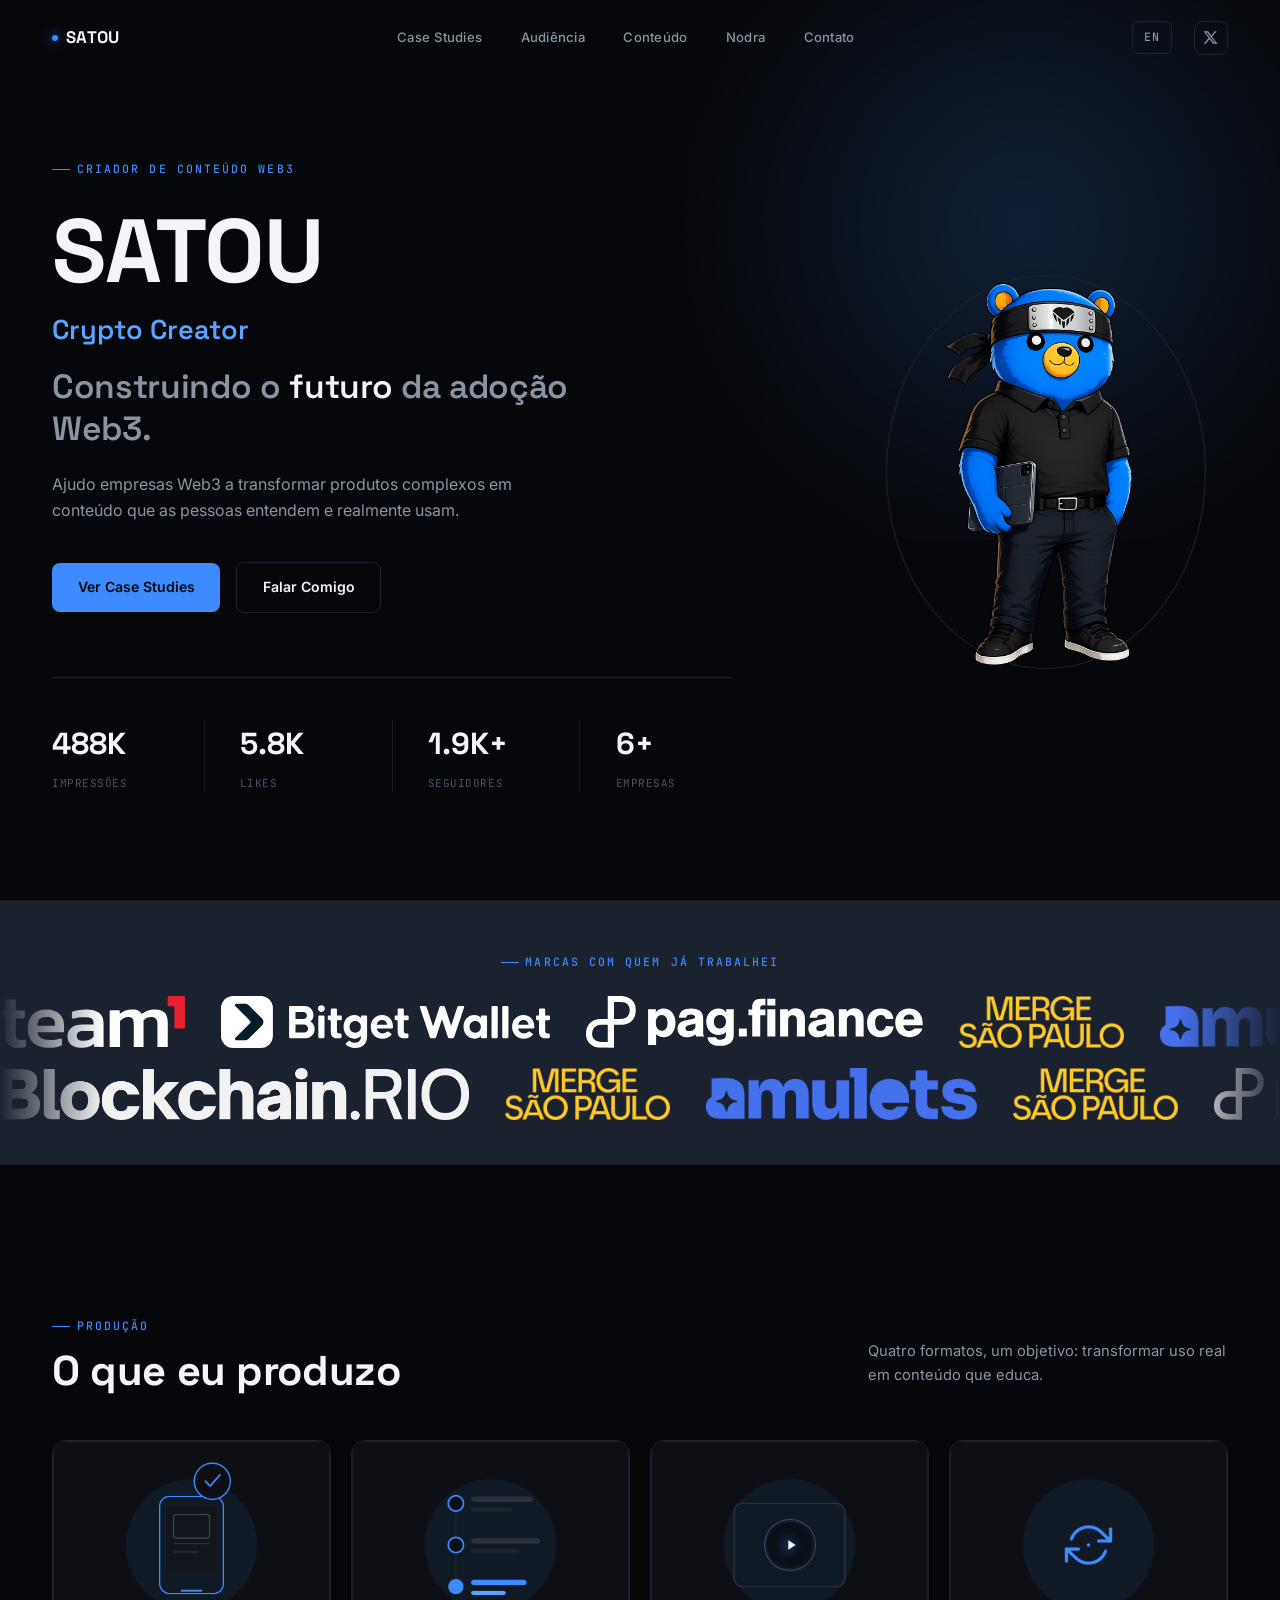
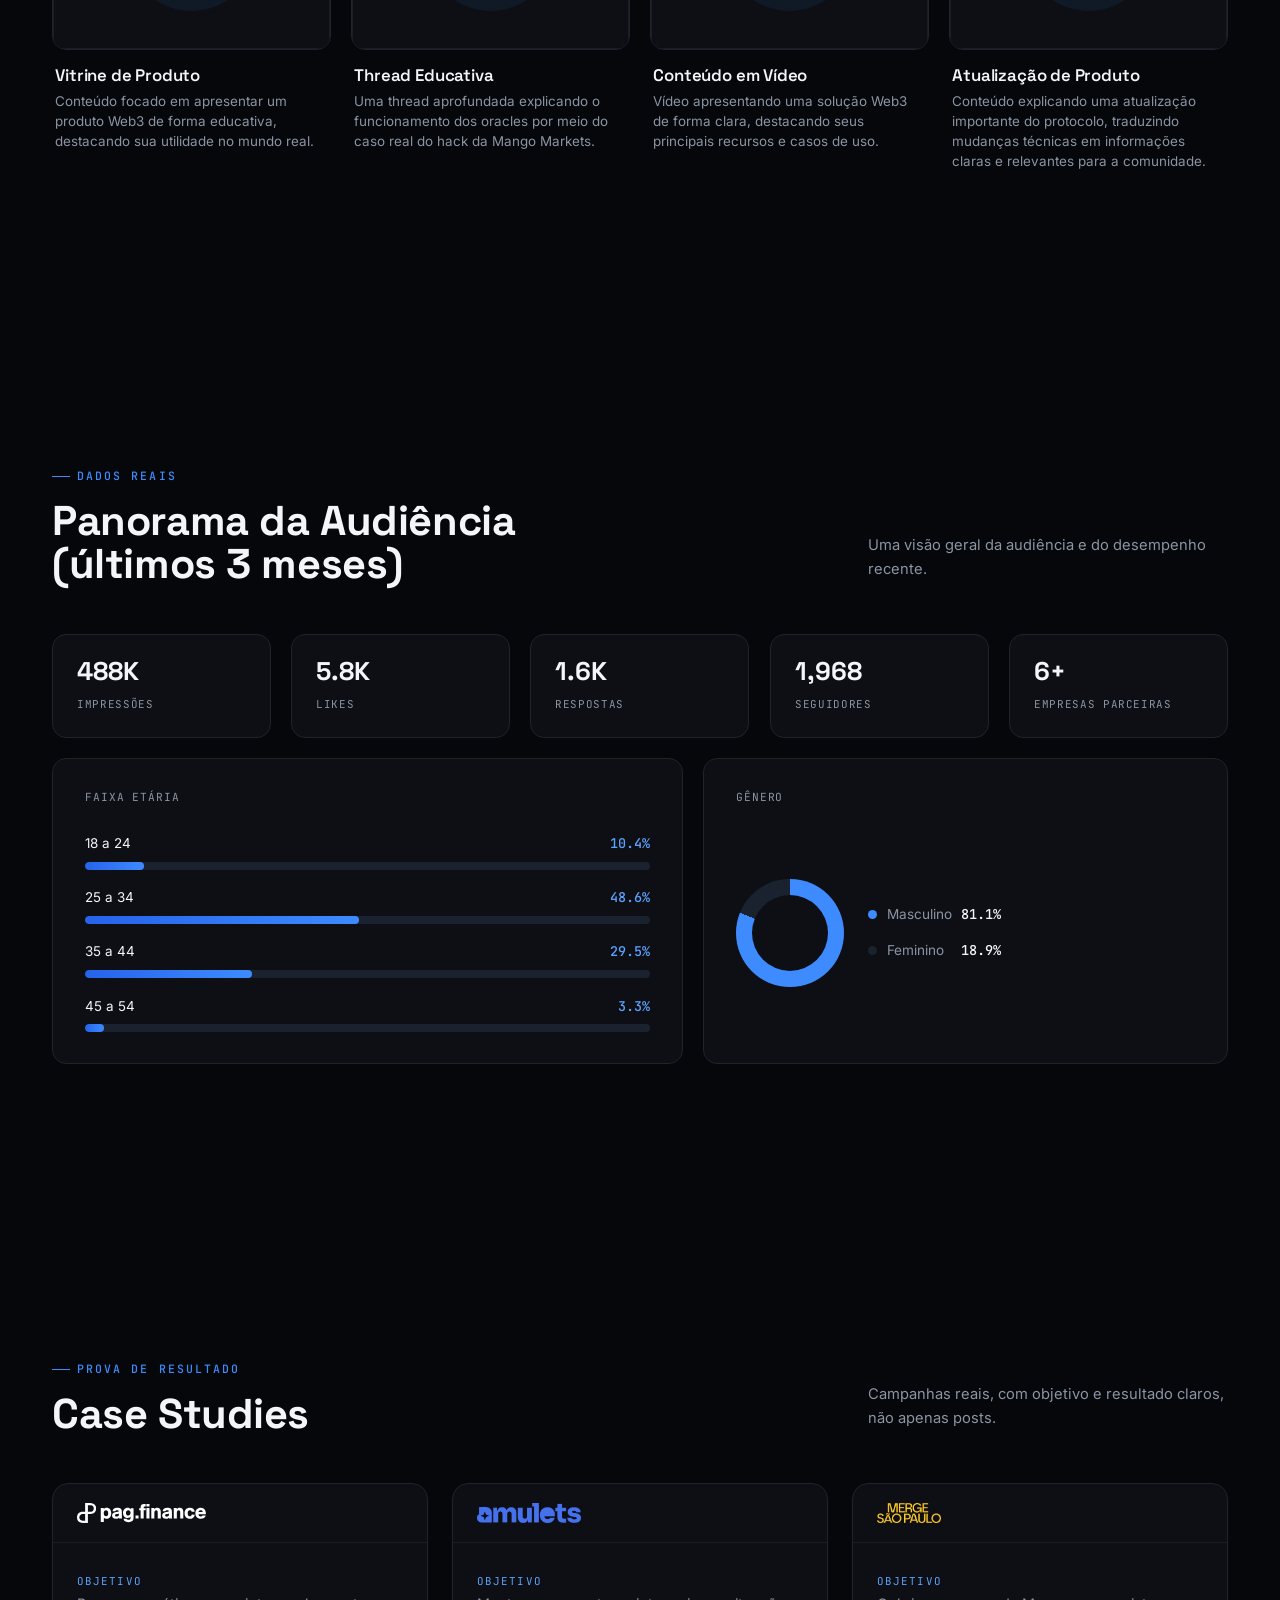
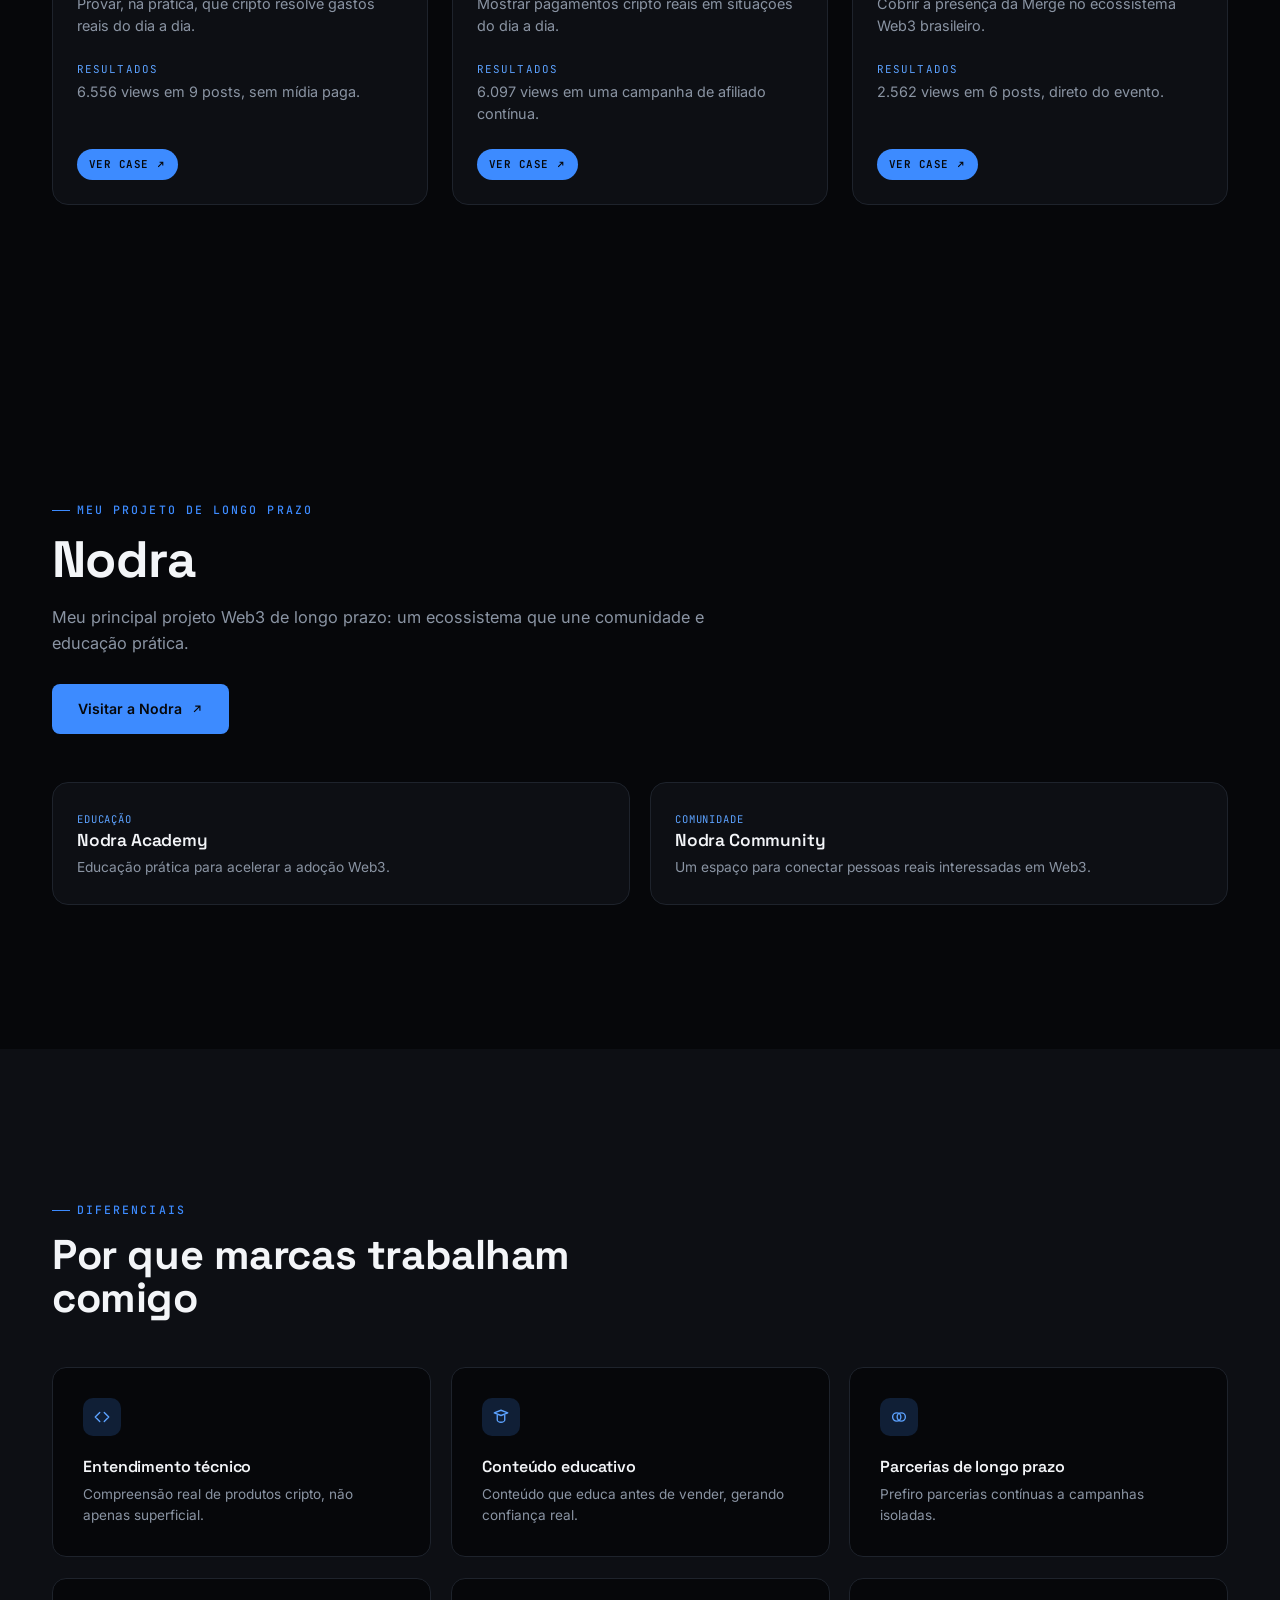
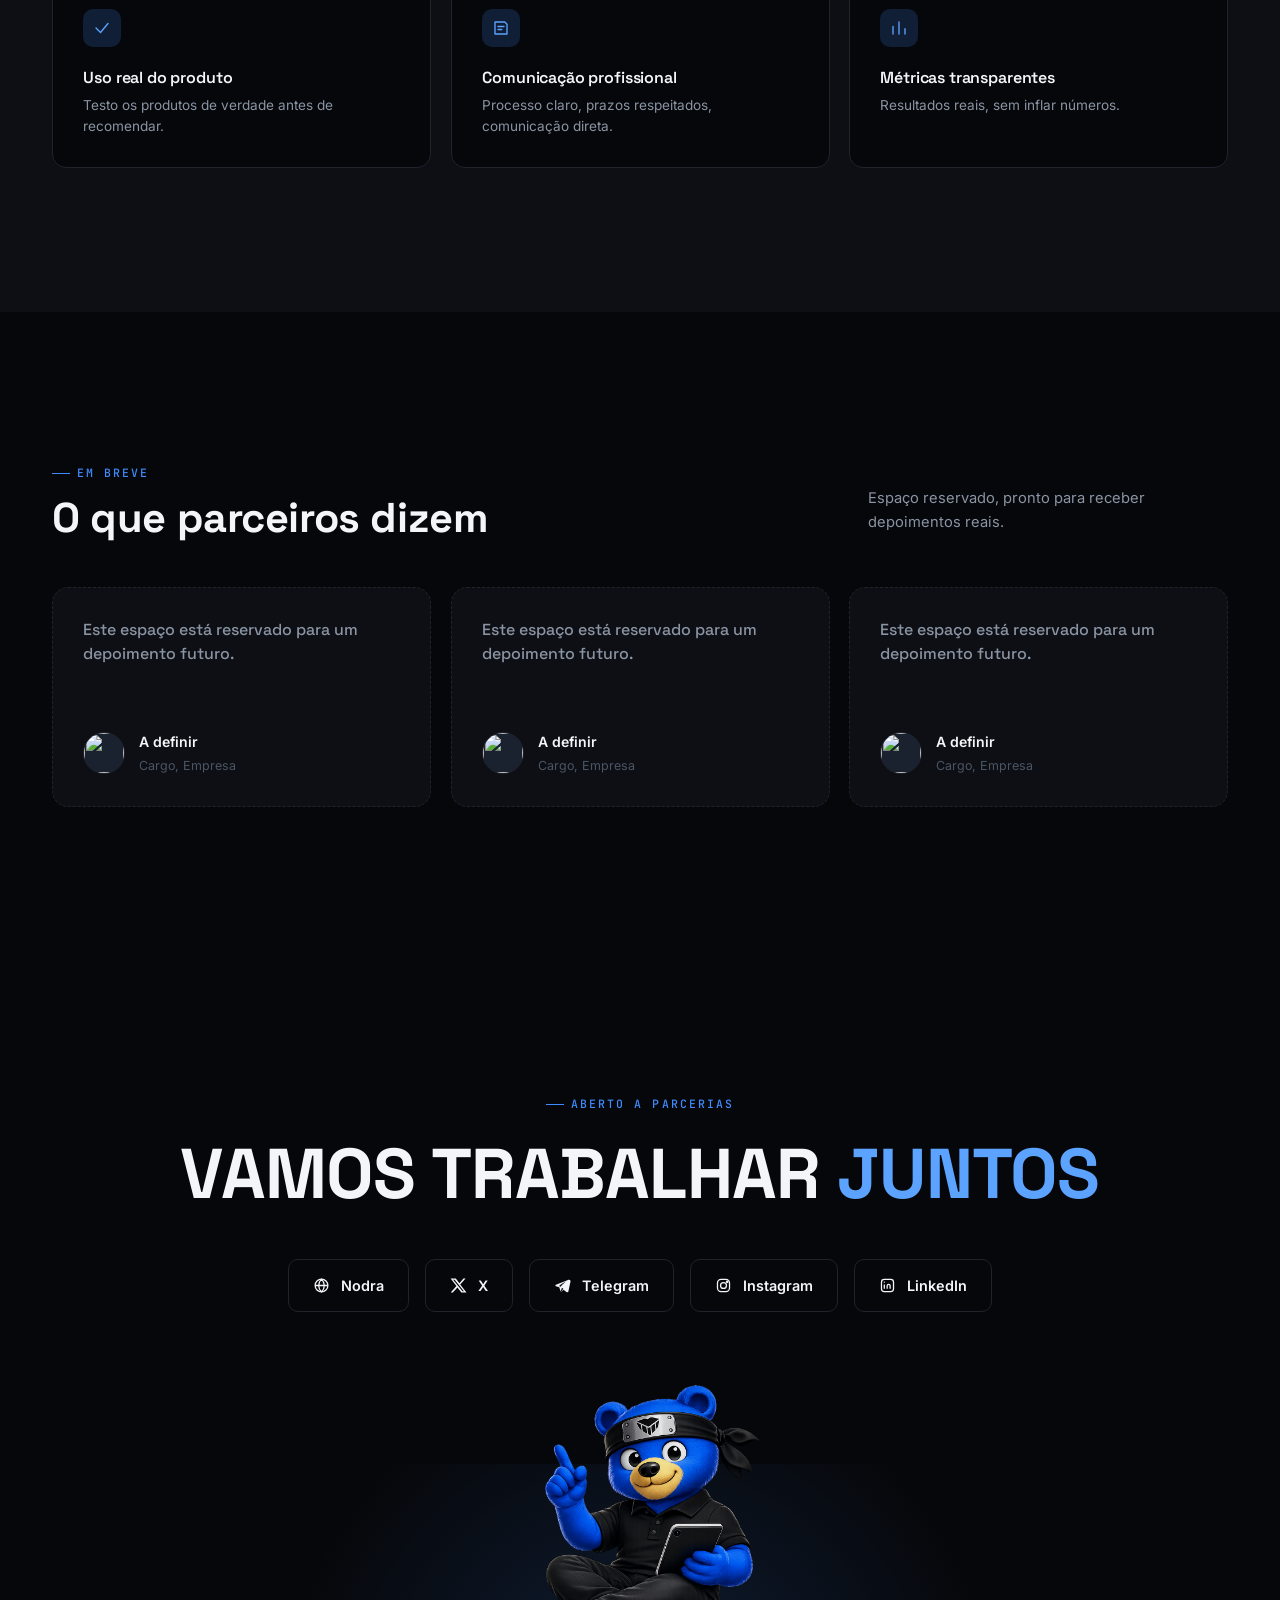
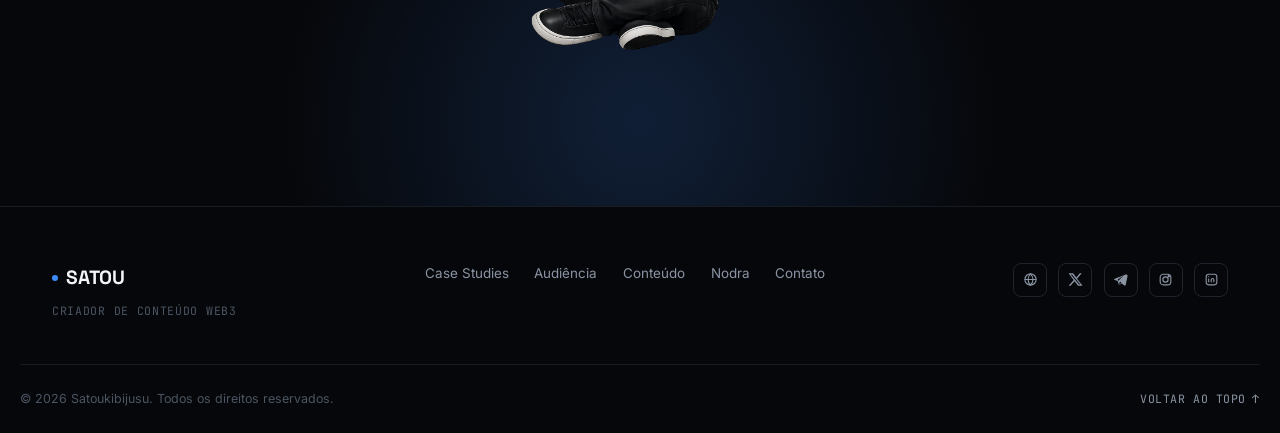
==== commit 26927612: "feat: add images in Content Formats and corrected links" ====
--- a/index.html
+++ b/index.html
@@ -396,66 +396,63 @@
 
         <!-- Category: Educational Post. To update: swap the screenshot and the href only. -->
         <!-- TODO: replace # with the real post URL -->
-        <a class="content-card" href="#" target="_blank" rel="noopener" data-reveal data-delay="1">
+        <a class="content-card" href="https://x.com/Satoukibijusu/status/2066539470405394480" target="_blank" rel="noopener" data-reveal data-delay="1">
           <div class="content-media">
-            <img src="assets/content/content-posts.svg" alt="Educational Post format example" loading="lazy">
+            <img src="assets/content/content-posts.png" alt="Educational Post format example" loading="lazy">
           </div>
           <div class="content-info">
-            <h3><span data-lang="pt">Post Educativo</span><span data-lang="en">Educational Post</span></h3>
+            <h3><span data-lang="pt">Vitrine de Produto</span><span data-lang="en">Product Showcase</span></h3>
             <p>
-              <span data-lang="pt">Conteúdo educativo direto, explicando produtos e conceitos Web3 com clareza.</span>
-              <span data-lang="en">Straightforward educational content, explaining Web3 products and concepts clearly.</span>
+              <span data-lang="pt">Conteúdo focado em apresentar um produto Web3 de forma educativa, destacando sua utilidade no mundo real.</span>
+              <span data-lang="en">Product-focused content combining education with real-world utility to introduce a Web3 solution naturally.</span>
             </p>
           </div>
         </a>
 
         <!-- Category: Thread. To update: swap the screenshot and the href only. -->
         <!-- TODO: replace # with the real post URL -->
-        <a class="content-card" href="#" target="_blank" rel="noopener" data-reveal data-delay="2">
+        <a class="content-card" href="https://x.com/Satoukibijusu/status/2072701057134706690" target="_blank" rel="noopener" data-reveal data-delay="2">
           <div class="content-media">
-            <img src="assets/content/content-threads.svg" alt="Thread format example" loading="lazy">
+            <img src="assets/content/content-threads.png" alt="Thread format example" loading="lazy">
           </div>
           <div class="content-info">
-            <h3><span data-lang="pt">Thread</span><span data-lang="en">Thread</span></h3>
+            <h3><span data-lang="pt">Thread Educativa</span><span data-lang="en">Educational Thread</span></h3>
             <p>
-              <span data-lang="pt">Threads detalhando ferramentas, pagamentos e fluxos de uso passo a passo.</span>
-              <span data-lang="en">Threads breaking down tools, payments and usage flows step by step.</span>
+              <span data-lang="pt">Uma thread aprofundada explicando o funcionamento dos oracles por meio do caso real do hack da Mango Markets.</span>
+              <span data-lang="en">An in-depth thread exploring how oracles work through the real-world Mango Markets exploit.</span>
             </p>
           </div>
         </a>
 
         <!-- Category: Video. To update: swap the screenshot and the href only. -->
         <!-- TODO: replace # with the real post URL -->
-        <a class="content-card" href="#" target="_blank" rel="noopener" data-reveal data-delay="3">
+        <a class="content-card" href="https://x.com/Satoukibijusu/status/2077771437679456519" target="_blank" rel="noopener" data-reveal data-delay="3">
           <div class="content-media">
-            <img src="assets/content/content-videos.svg" alt="Video format example" loading="lazy">
+            <img src="assets/content/content-tutorials.png" alt="Video format example" loading="lazy">
             <div class="content-play" aria-hidden="true">
               <svg viewBox="0 0 24 24" fill="currentColor"><path d="M8 5v14l11-7z"/></svg>
             </div>
           </div>
           <div class="content-info">
-            <h3><span data-lang="pt">Vídeo</span><span data-lang="en">Video</span></h3>
+            <h3><span data-lang="pt">Conteúdo em Vídeo</span><span data-lang="en">Video Content</span></h3>
             <p>
-              <span data-lang="pt">Vídeos mostrando plataformas em uso real, com casos de uso claros.</span>
-              <span data-lang="en">Videos showing platforms in real use, with clear use cases.</span>
+              <span data-lang="pt">Vídeo apresentando uma solução Web3 de forma clara, destacando seus principais recursos e casos de uso.</span>
+              <span data-lang="en">Video content presenting a Web3 product through clear storytelling and real-world use cases.</span>
             </p>
           </div>
         </a>
 
         <!-- Category: Tutorial. To update: swap the screenshot and the href only. -->
         <!-- TODO: replace # with the real post URL -->
-        <a class="content-card" href="#" target="_blank" rel="noopener" data-reveal data-delay="4">
+        <a class="content-card" href="https://x.com/Satoukibijusu/status/2071977335016788358?s=20" target="_blank" rel="noopener" data-reveal data-delay="4">
           <div class="content-media">
-            <img src="assets/content/content-tutorials.svg" alt="Tutorial format example" loading="lazy">
-            <div class="content-play" aria-hidden="true">
-              <svg viewBox="0 0 24 24" fill="currentColor"><path d="M8 5v14l11-7z"/></svg>
-            </div>
+            <img src="assets/content/content-update.png" alt="Tutorial format example" loading="lazy">
           </div>
           <div class="content-info">
-            <h3><span data-lang="pt">Tutorial</span><span data-lang="en">Tutorial</span></h3>
+            <h3><span data-lang="pt">Atualização de Produto</span><span data-lang="en">Product Update</span></h3>
             <p>
-              <span data-lang="pt">Tutoriais em vídeo, passo a passo, focados em adoção prática.</span>
-              <span data-lang="en">Step-by-step video tutorials focused on practical adoption.</span>
+              <span data-lang="pt">Conteúdo explicando uma atualização importante do protocolo, traduzindo mudanças técnicas em informações claras e relevantes para a comunidade.</span>
+              <span data-lang="en">Clear and engaging content explaining an important protocol update, breaking down technical changes into practical insights for the community.</span>
             </p>
           </div>
         </a>
@@ -715,7 +712,7 @@
 
       <div class="nodra-grid">
 
-        <a class="nodra-card" href="https://nodra.netlify.app/" target="_blank" rel="noopener" data-reveal data-delay="1">
+        <a class="nodra-card" href="https://nodra.netlify.app/academy/" target="_blank" rel="noopener" data-reveal data-delay="1">
           <div class="nodra-card-body">
             <span class="nodra-card-tag" data-lang="pt">Educação</span>
             <span class="nodra-card-tag" data-lang="en">Education</span>
@@ -950,20 +947,20 @@
         </a>
 
         <!-- TODO: confirm and update the real Instagram URL -->
-        <a class="contact-link" href="#" target="_blank" rel="noopener">
+        <a class="contact-link" href="https://www.instagram.com/satoukibijusu/" target="_blank" rel="noopener">
           <svg viewBox="0 0 24 24" fill="none" stroke="currentColor" stroke-width="1.8"><rect x="3.5" y="3.5" width="17" height="17" rx="5"/><circle cx="12" cy="12" r="4.2"/><circle cx="17.2" cy="6.8" r="1"/></svg>
           <span>Instagram</span>
         </a>
 
         <!-- TODO: confirm and update the real LinkedIn URL -->
-        <a class="contact-link" href="#" target="_blank" rel="noopener">
+        <a class="contact-link" href="https://www.linkedin.com/in/satoukibijusu" target="_blank" rel="noopener">
           <svg viewBox="0 0 24 24" fill="none" stroke="currentColor" stroke-width="1.8"><rect x="3.5" y="3.5" width="17" height="17" rx="4"/><line x1="7.5" y1="10.5" x2="7.5" y2="16.5"/><circle cx="7.5" cy="7.3" r="0.9" fill="currentColor" stroke="none"/><path d="M11.5 16.5v-4c0-1.4 1-2.2 2.2-2.2 1.2 0 2 .8 2 2.2v4"/></svg>
           <span>LinkedIn</span>
         </a>
       </div>
 
       <div class="contact-character">
-        <img src="assets/characters/character-contact.svg" alt="Satou character illustration" loading="lazy" width="180" height="220">
+        <img src="assets/characters/character-contact.png" alt="Satou character illustration" loading="lazy" width="180" height="220">
       </div>
     </div>
   </section>
--- a/css/style.css
+++ b/css/style.css
@@ -1182,7 +1182,7 @@
 }
 
 .contact-character img {
-  width: 150px;
+  width: 440px;
   height: auto;
   margin: 0 auto;
 }
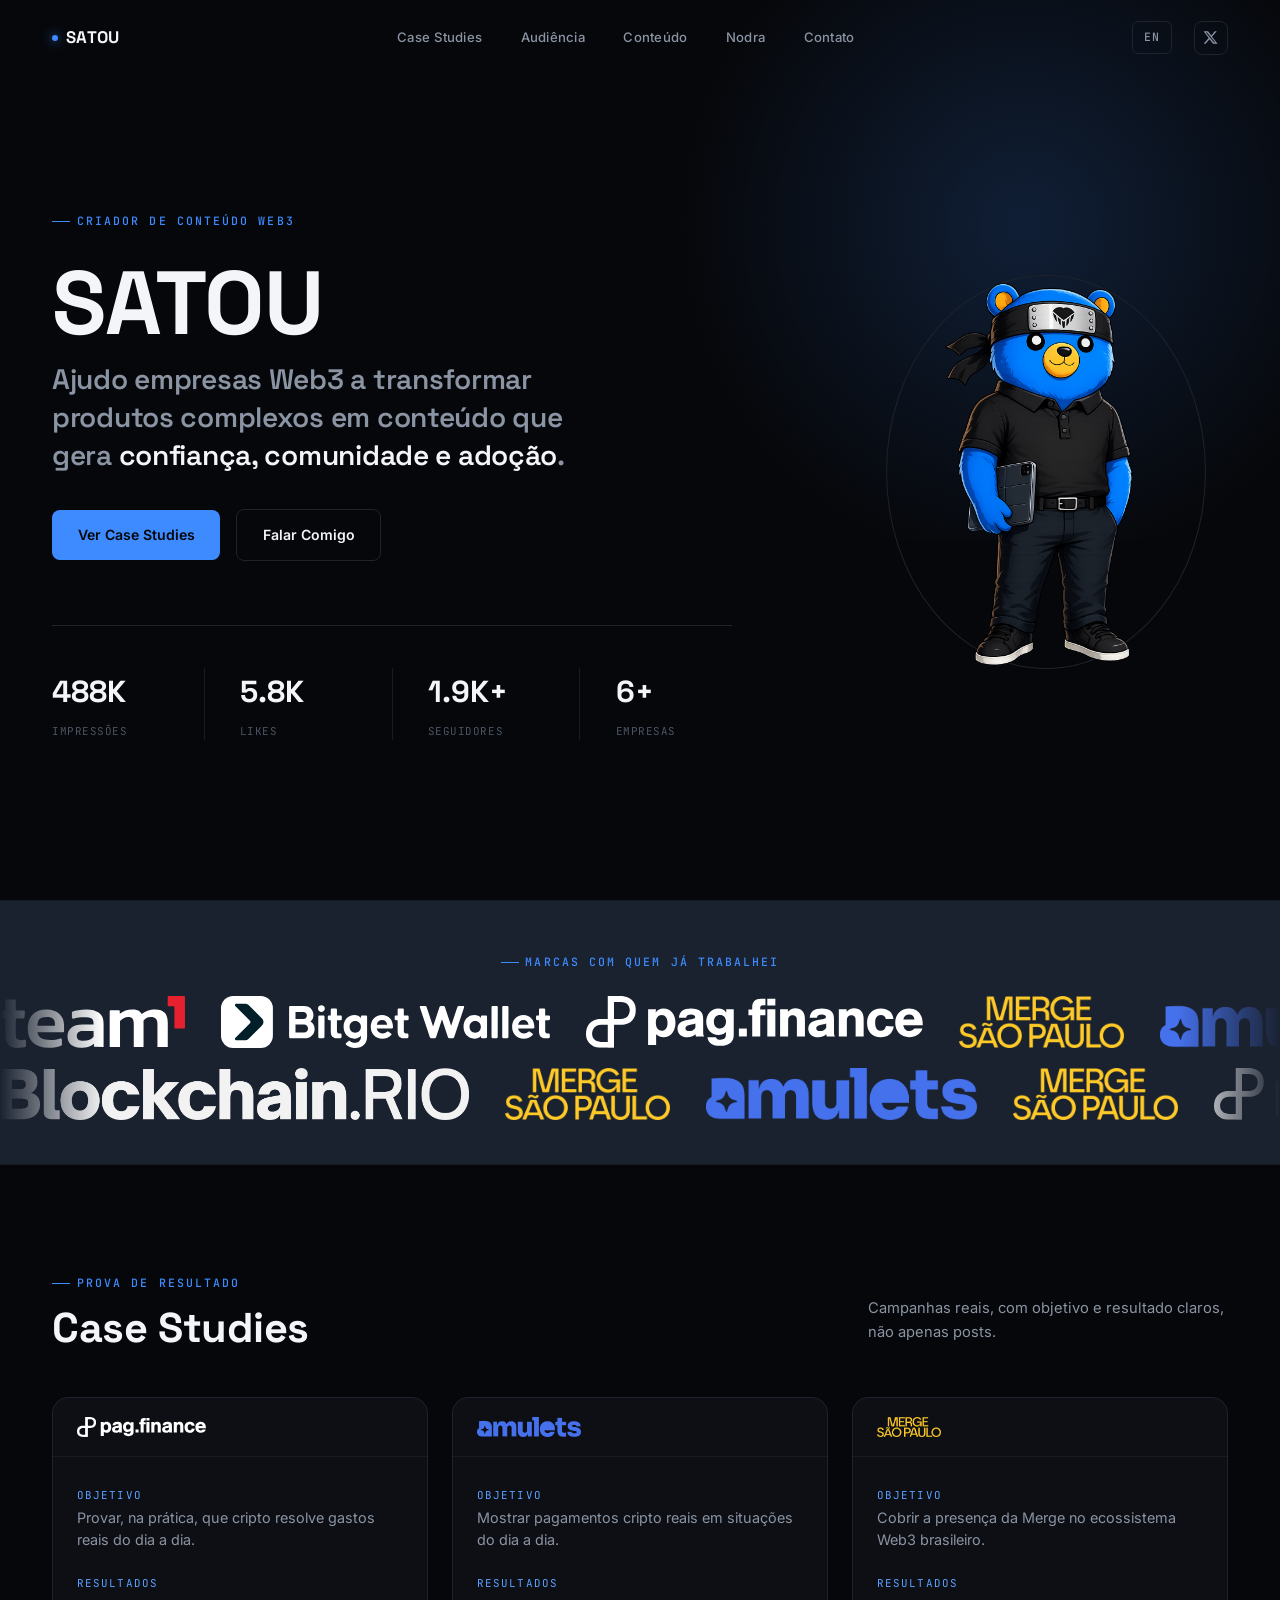
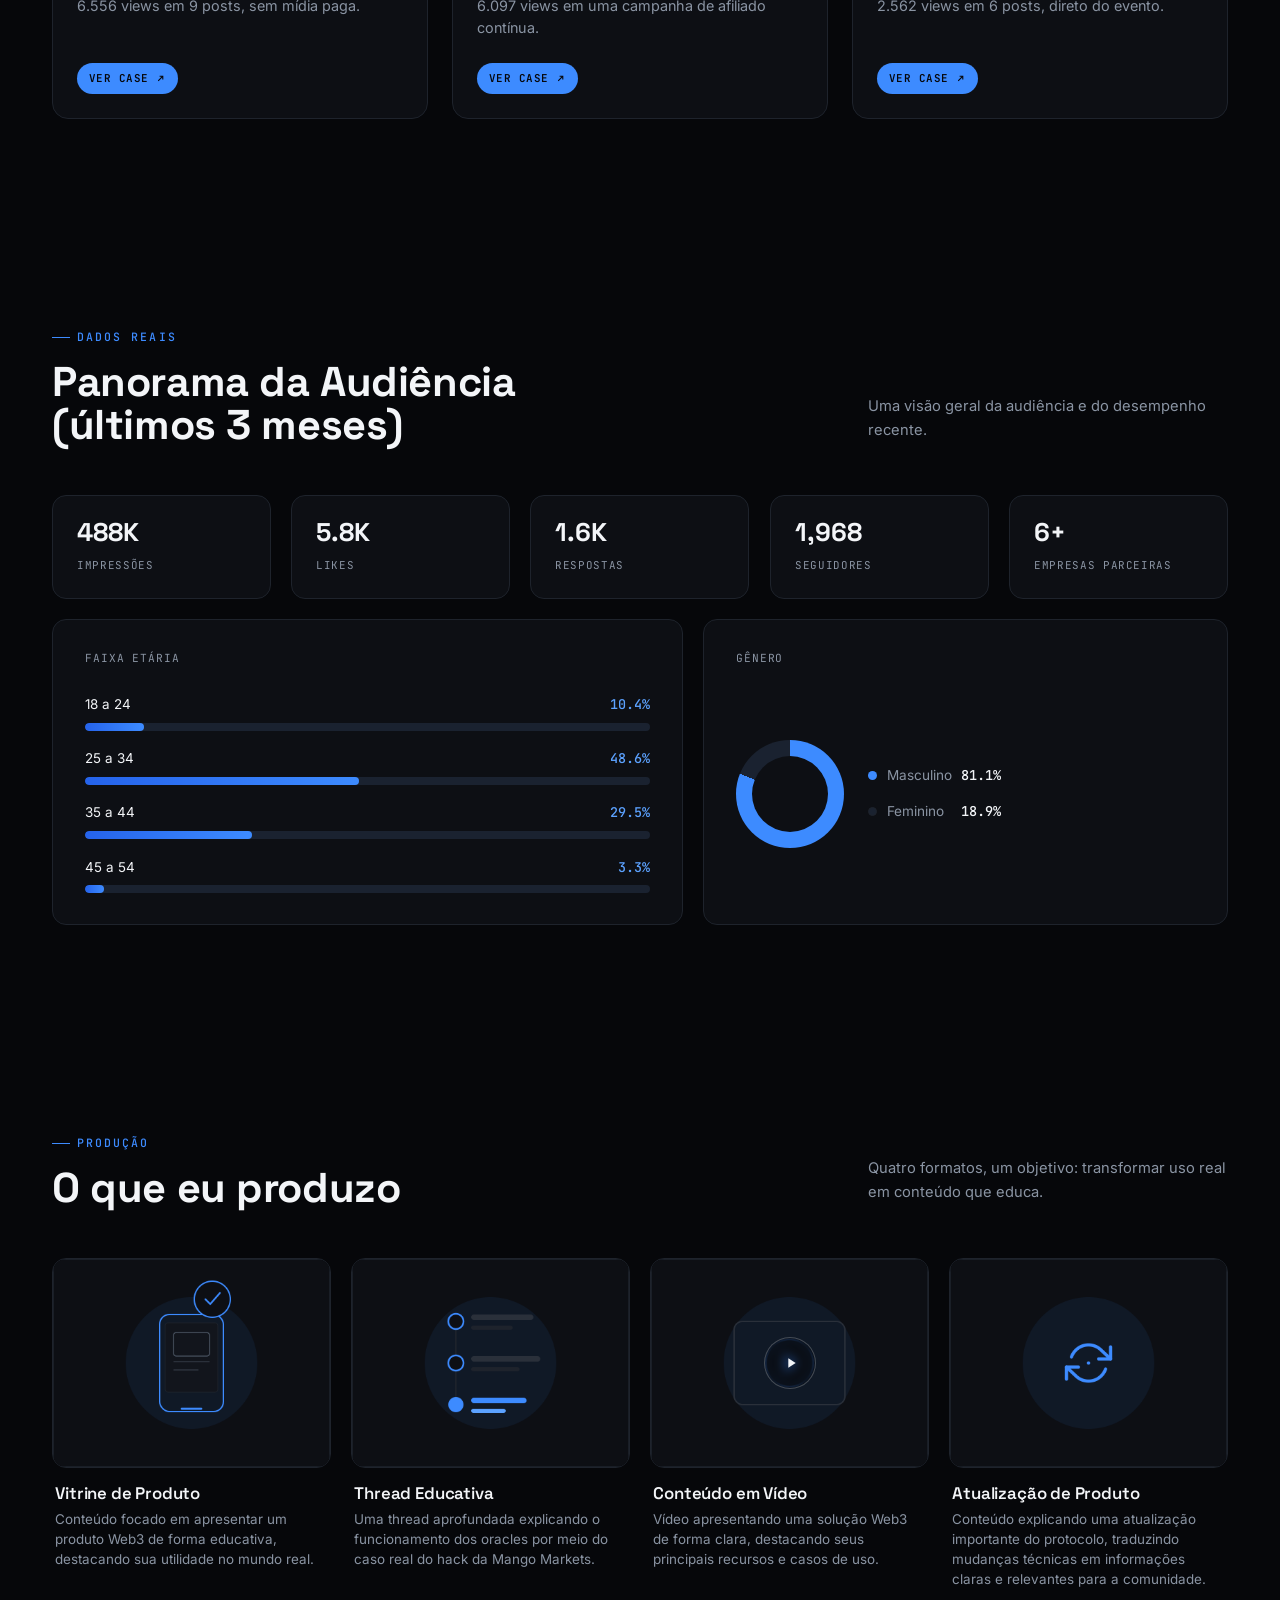
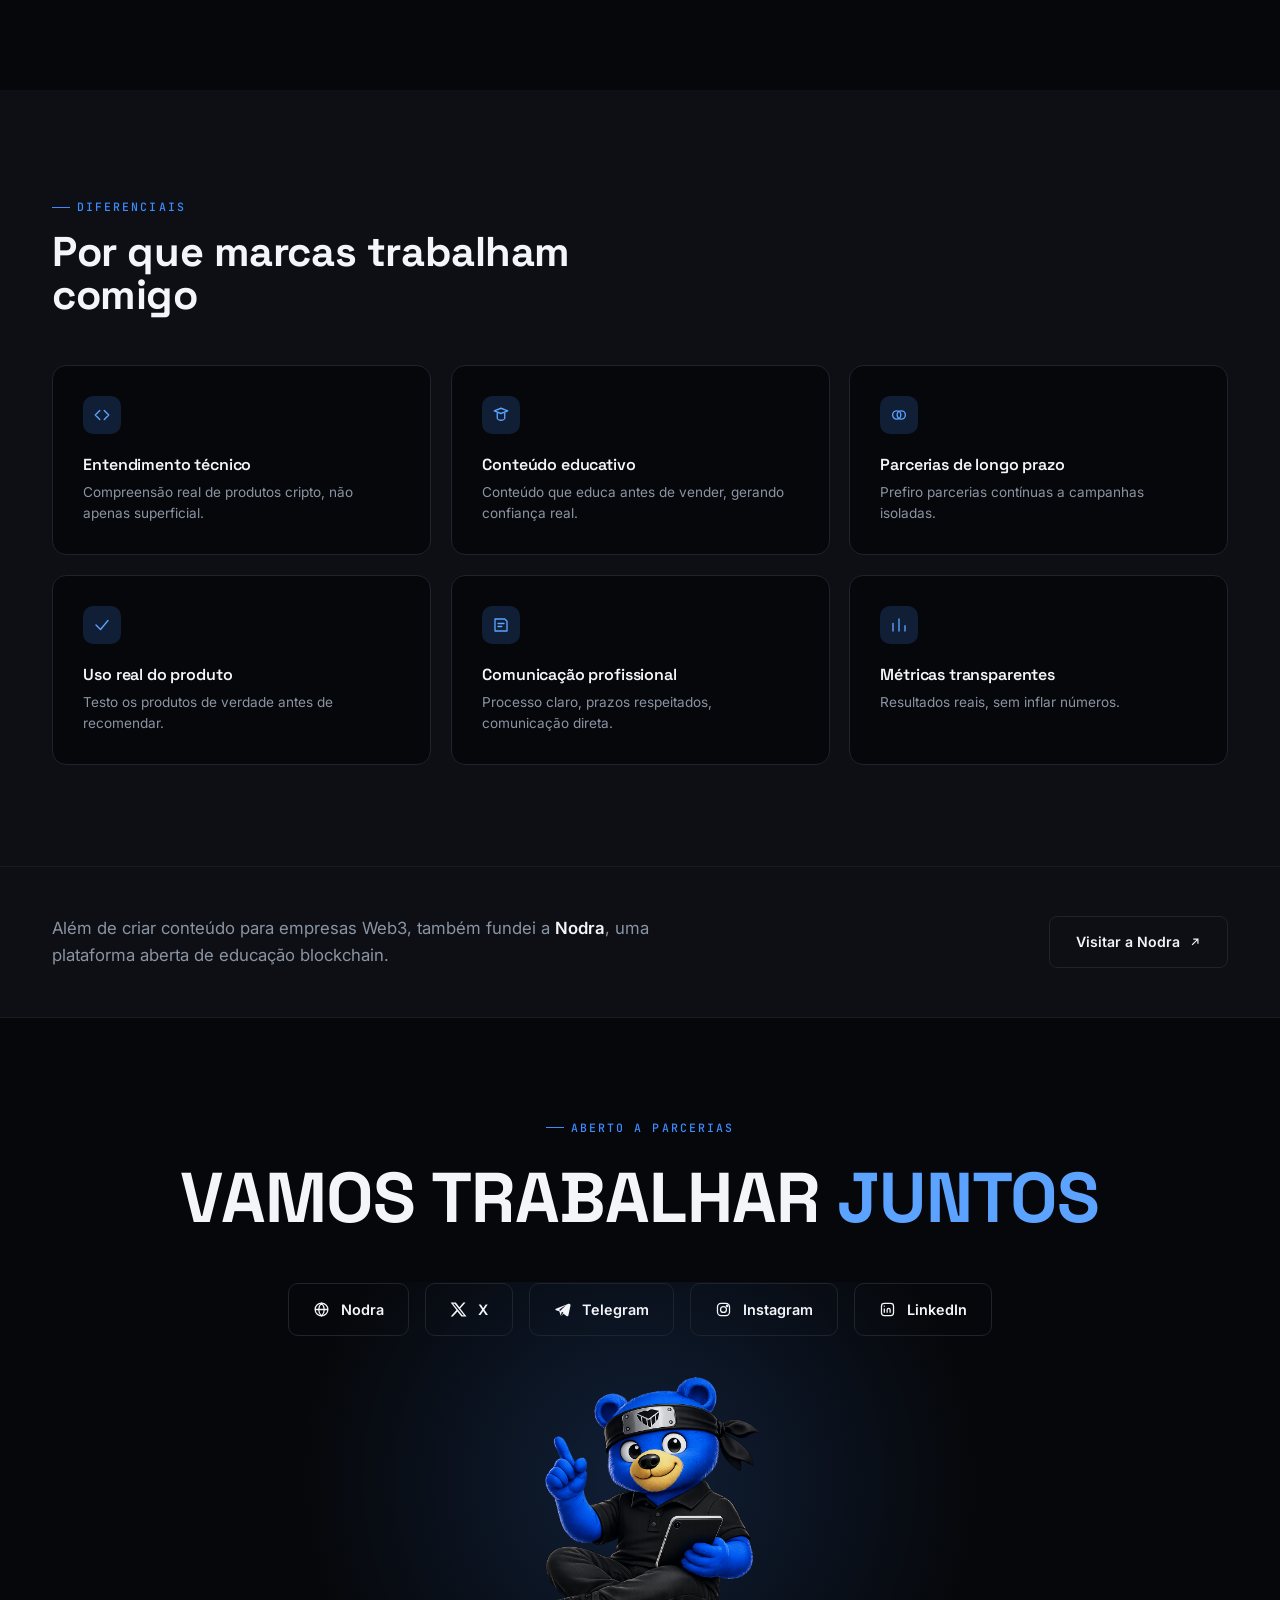
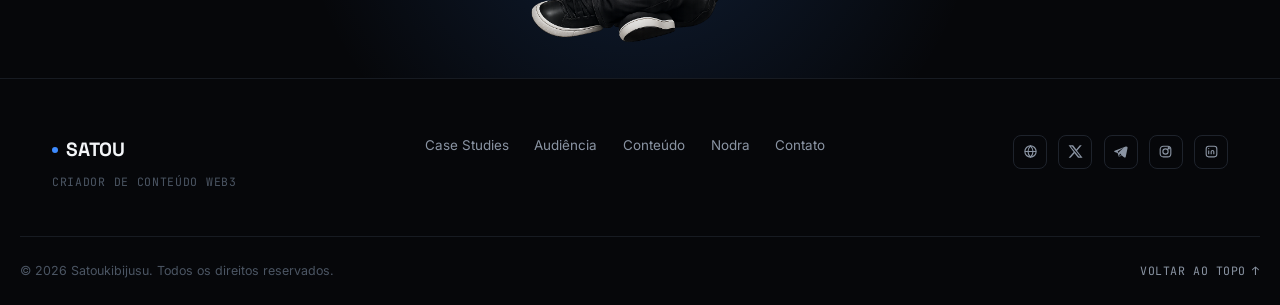
==== commit 28bbaa94: "refactor: polish landing layout and remove legacy Nodra assets" ====
--- a/index.html
+++ b/index.html
@@ -93,20 +93,10 @@
 
         <h1 class="hero-title">Satou</h1>
 
-        <p class="hero-role">
-          <span data-lang="pt">Crypto Creator</span>
-          <span data-lang="en">Crypto Creator</span>
-        </p>
-
         <h2 class="hero-mission">
-          <span data-lang="pt">Construindo o <strong>futuro</strong> da adoção Web3.</span>
-          <span data-lang="en">Building the <strong>future</strong> of Web3 adoption.</span>
+          <span data-lang="pt">Ajudo empresas Web3 a transformar produtos complexos em conteúdo que gera <strong>confiança, comunidade e adoção</strong>.</span>
+          <span data-lang="en">I help Web3 companies transform complex products into content that builds <strong>trust, community and adoption</strong>.</span>
         </h2>
-
-        <p class="hero-subtext">
-          <span data-lang="pt">Ajudo empresas Web3 a transformar produtos complexos em conteúdo que as pessoas entendem e realmente usam.</span>
-          <span data-lang="en">I help Web3 companies transform complex products into content people understand and actually use.</span>
-        </p>
 
         <div class="hero-actions">
           <a href="#case-studies" class="btn btn-primary">
@@ -364,97 +354,112 @@
   </section>
 
   <!-- ============================================================
-       CONTENT FORMATS
-       Cards represent permanent categories (Educational Post,
-       Thread, Video, Tutorial), not specific campaigns. To update
-       a card in the future: swap the screenshot in
-       assets/screenshots/ and the href, titles/structure do not
-       need to change. The ".content-play" button is only meant
-       for video/tutorial cards; remove that <div> for static
-       formats like Educational Post.
-       ============================================================ -->
-  <section class="content section-pad" id="content">
+       CASE STUDIES
+       Each card links to its own dedicated page under
+       case-studies/*.html (see case-studies/pagfinance.html as the
+       template). To add a new case study: duplicate one
+       <a class="case-card"> block, update the logo/screenshot
+       paths (assets/logos and assets/screenshots), the objective/
+       results text and the href, then build the matching page by
+       copying an existing case-studies/*.html file.
+       ============================================================ -->
+  <section class="case-studies section-pad" id="case-studies">
     <div class="container">
       <div class="section-head" data-reveal>
         <div>
           <div class="eyebrow">
-            <span data-lang="pt">Produção</span>
-            <span data-lang="en">Production</span>
+            <span data-lang="pt">Prova de resultado</span>
+            <span data-lang="en">Proof of results</span>
           </div>
           <h2>
-            <span data-lang="pt">O que eu produzo</span>
-            <span data-lang="en">What I produce</span>
+            <span data-lang="pt">Case Studies</span>
+            <span data-lang="en">Case Studies</span>
           </h2>
         </div>
         <p>
-          <span data-lang="pt">Quatro formatos, um objetivo: transformar uso real em conteúdo que educa.</span>
-          <span data-lang="en">Four formats, one goal: turning real usage into content that educates.</span>
+          <span data-lang="pt">Campanhas reais, com objetivo e resultado claros, não apenas posts.</span>
+          <span data-lang="en">Real campaigns, with a clear objective and result, not just posts.</span>
         </p>
       </div>
 
-      <div class="content-grid">
-
-        <!-- Category: Educational Post. To update: swap the screenshot and the href only. -->
-        <!-- TODO: replace # with the real post URL -->
-        <a class="content-card" href="https://x.com/Satoukibijusu/status/2066539470405394480" target="_blank" rel="noopener" data-reveal data-delay="1">
-          <div class="content-media">
-            <img src="assets/content/content-posts.png" alt="Educational Post format example" loading="lazy">
-          </div>
-          <div class="content-info">
-            <h3><span data-lang="pt">Vitrine de Produto</span><span data-lang="en">Product Showcase</span></h3>
-            <p>
-              <span data-lang="pt">Conteúdo focado em apresentar um produto Web3 de forma educativa, destacando sua utilidade no mundo real.</span>
-              <span data-lang="en">Product-focused content combining education with real-world utility to introduce a Web3 solution naturally.</span>
-            </p>
-          </div>
-        </a>
-
-        <!-- Category: Thread. To update: swap the screenshot and the href only. -->
-        <!-- TODO: replace # with the real post URL -->
-        <a class="content-card" href="https://x.com/Satoukibijusu/status/2072701057134706690" target="_blank" rel="noopener" data-reveal data-delay="2">
-          <div class="content-media">
-            <img src="assets/content/content-threads.png" alt="Thread format example" loading="lazy">
-          </div>
-          <div class="content-info">
-            <h3><span data-lang="pt">Thread Educativa</span><span data-lang="en">Educational Thread</span></h3>
-            <p>
-              <span data-lang="pt">Uma thread aprofundada explicando o funcionamento dos oracles por meio do caso real do hack da Mango Markets.</span>
-              <span data-lang="en">An in-depth thread exploring how oracles work through the real-world Mango Markets exploit.</span>
-            </p>
-          </div>
-        </a>
-
-        <!-- Category: Video. To update: swap the screenshot and the href only. -->
-        <!-- TODO: replace # with the real post URL -->
-        <a class="content-card" href="https://x.com/Satoukibijusu/status/2077771437679456519" target="_blank" rel="noopener" data-reveal data-delay="3">
-          <div class="content-media">
-            <img src="assets/content/content-tutorials.png" alt="Video format example" loading="lazy">
-            <div class="content-play" aria-hidden="true">
-              <svg viewBox="0 0 24 24" fill="currentColor"><path d="M8 5v14l11-7z"/></svg>
-            </div>
-          </div>
-          <div class="content-info">
-            <h3><span data-lang="pt">Conteúdo em Vídeo</span><span data-lang="en">Video Content</span></h3>
-            <p>
-              <span data-lang="pt">Vídeo apresentando uma solução Web3 de forma clara, destacando seus principais recursos e casos de uso.</span>
-              <span data-lang="en">Video content presenting a Web3 product through clear storytelling and real-world use cases.</span>
-            </p>
-          </div>
-        </a>
-
-        <!-- Category: Tutorial. To update: swap the screenshot and the href only. -->
-        <!-- TODO: replace # with the real post URL -->
-        <a class="content-card" href="https://x.com/Satoukibijusu/status/2071977335016788358?s=20" target="_blank" rel="noopener" data-reveal data-delay="4">
-          <div class="content-media">
-            <img src="assets/content/content-update.png" alt="Tutorial format example" loading="lazy">
-          </div>
-          <div class="content-info">
-            <h3><span data-lang="pt">Atualização de Produto</span><span data-lang="en">Product Update</span></h3>
-            <p>
-              <span data-lang="pt">Conteúdo explicando uma atualização importante do protocolo, traduzindo mudanças técnicas em informações claras e relevantes para a comunidade.</span>
-              <span data-lang="en">Clear and engaging content explaining an important protocol update, breaking down technical changes into practical insights for the community.</span>
-            </p>
-          </div>
+      <div class="case-grid">
+
+        <!-- Case 1: PagFinance (dedicated case study page) -->
+        <a class="case-card" href="case-studies/pagfinance.html" data-reveal data-delay="1">
+          <div class="case-card-header">
+            <img class="case-logo" src="assets/logos/pagfinance.svg" alt="PagFinance logo">
+          </div>
+          <div class="case-body">
+            <div class="case-block">
+              <span class="case-block-label" data-lang="pt">Objetivo</span>
+              <span class="case-block-label" data-lang="en">Objective</span>
+              <p data-lang="pt">Provar, na prática, que cripto resolve gastos reais do dia a dia.</p>
+              <p data-lang="en">Prove, in practice, that crypto solves real everyday spending.</p>
+            </div>
+            <div class="case-block">
+              <span class="case-block-label" data-lang="pt">Resultados</span>
+              <span class="case-block-label" data-lang="en">Results</span>
+              <p data-lang="pt">6.556 views em 9 posts, sem mídia paga.</p>
+              <p data-lang="en">6,556 views across 9 posts, with zero paid media.</p>
+            </div>
+          </div>
+          <span class="case-view-badge">
+            <span data-lang="pt">Ver Case</span>
+            <span data-lang="en">View Case</span>
+            <svg viewBox="0 0 24 24" fill="none" stroke="currentColor" stroke-width="2.4"><path d="M7 17 17 7M10 7h7v7"/></svg>
+          </span>
+        </a>
+
+        <!-- Case 2: Amulets (dedicated case study page) -->
+        <a class="case-card" href="case-studies/amulets.html" data-reveal data-delay="2">
+          <div class="case-card-header">
+            <img class="case-logo" src="assets/logos/amulets.png" alt="Amulets logo">
+          </div>
+          <div class="case-body">
+            <div class="case-block">
+              <span class="case-block-label" data-lang="pt">Objetivo</span>
+              <span class="case-block-label" data-lang="en">Objective</span>
+              <p data-lang="pt">Mostrar pagamentos cripto reais em situações do dia a dia.</p>
+              <p data-lang="en">Show real crypto payments in everyday situations.</p>
+            </div>
+            <div class="case-block">
+              <span class="case-block-label" data-lang="pt">Resultados</span>
+              <span class="case-block-label" data-lang="en">Results</span>
+              <p data-lang="pt">6.097 views em uma campanha de afiliado contínua.</p>
+              <p data-lang="en">6,097 views across an ongoing affiliate campaign.</p>
+            </div>
+          </div>
+          <span class="case-view-badge">
+            <span data-lang="pt">Ver Case</span>
+            <span data-lang="en">View Case</span>
+            <svg viewBox="0 0 24 24" fill="none" stroke="currentColor" stroke-width="2.4"><path d="M7 17 17 7M10 7h7v7"/></svg>
+          </span>
+        </a>
+
+        <!-- Case 3: Merge (dedicated case study page) -->
+        <a class="case-card" href="case-studies/merge.html" data-reveal data-delay="3">
+          <div class="case-card-header">
+            <img class="case-logo" src="assets/logos/mmerge.png" alt="Merge São Paulo logo">
+          </div>
+          <div class="case-body">
+            <div class="case-block">
+              <span class="case-block-label" data-lang="pt">Objetivo</span>
+              <span class="case-block-label" data-lang="en">Objective</span>
+              <p data-lang="pt">Cobrir a presença da Merge no ecossistema Web3 brasileiro.</p>
+              <p data-lang="en">Cover Merge's presence in the Brazilian Web3 ecosystem.</p>
+            </div>
+            <div class="case-block">
+              <span class="case-block-label" data-lang="pt">Resultados</span>
+              <span class="case-block-label" data-lang="en">Results</span>
+              <p data-lang="pt">2.562 views em 6 posts, direto do evento.</p>
+              <p data-lang="en">2,562 views across 6 posts, straight from the event.</p>
+            </div>
+          </div>
+          <span class="case-view-badge">
+            <span data-lang="pt">Ver Case</span>
+            <span data-lang="en">View Case</span>
+            <svg viewBox="0 0 24 24" fill="none" stroke="currentColor" stroke-width="2.4"><path d="M7 17 17 7M10 7h7v7"/></svg>
+          </span>
         </a>
 
       </div>
@@ -573,165 +578,95 @@
   </section>
 
   <!-- ============================================================
-       CASE STUDIES
-       Each card links to its own dedicated page under
-       case-studies/*.html (see case-studies/pagfinance.html as the
-       template). To add a new case study: duplicate one
-       <a class="case-card"> block, update the logo/screenshot
-       paths (assets/logos and assets/screenshots), the objective/
-       results text and the href, then build the matching page by
-       copying an existing case-studies/*.html file.
-       ============================================================ -->
-  <section class="case-studies section-pad" id="case-studies">
+       CONTENT FORMATS
+       Cards represent permanent categories (Educational Post,
+       Thread, Video, Tutorial), not specific campaigns. To update
+       a card in the future: swap the screenshot in
+       assets/screenshots/ and the href, titles/structure do not
+       need to change. The ".content-play" button is only meant
+       for video/tutorial cards; remove that <div> for static
+       formats like Educational Post.
+       ============================================================ -->
+  <section class="content section-pad" id="content">
     <div class="container">
       <div class="section-head" data-reveal>
         <div>
           <div class="eyebrow">
-            <span data-lang="pt">Prova de resultado</span>
-            <span data-lang="en">Proof of results</span>
+            <span data-lang="pt">Produção</span>
+            <span data-lang="en">Production</span>
           </div>
           <h2>
-            <span data-lang="pt">Case Studies</span>
-            <span data-lang="en">Case Studies</span>
+            <span data-lang="pt">O que eu produzo</span>
+            <span data-lang="en">What I produce</span>
           </h2>
         </div>
         <p>
-          <span data-lang="pt">Campanhas reais, com objetivo e resultado claros, não apenas posts.</span>
-          <span data-lang="en">Real campaigns, with a clear objective and result, not just posts.</span>
+          <span data-lang="pt">Quatro formatos, um objetivo: transformar uso real em conteúdo que educa.</span>
+          <span data-lang="en">Four formats, one goal: turning real usage into content that educates.</span>
         </p>
       </div>
 
-      <div class="case-grid">
-
-        <!-- Case 1: PagFinance (dedicated case study page) -->
-        <a class="case-card" href="case-studies/pagfinance.html" data-reveal data-delay="1">
-          <div class="case-card-header">
-            <img class="case-logo" src="assets/logos/pagfinance.svg" alt="PagFinance logo">
-          </div>
-          <div class="case-body">
-            <div class="case-block">
-              <span class="case-block-label" data-lang="pt">Objetivo</span>
-              <span class="case-block-label" data-lang="en">Objective</span>
-              <p data-lang="pt">Provar, na prática, que cripto resolve gastos reais do dia a dia.</p>
-              <p data-lang="en">Prove, in practice, that crypto solves real everyday spending.</p>
-            </div>
-            <div class="case-block">
-              <span class="case-block-label" data-lang="pt">Resultados</span>
-              <span class="case-block-label" data-lang="en">Results</span>
-              <p data-lang="pt">6.556 views em 9 posts, sem mídia paga.</p>
-              <p data-lang="en">6,556 views across 9 posts, with zero paid media.</p>
-            </div>
-          </div>
-          <span class="case-view-badge">
-            <span data-lang="pt">Ver Case</span>
-            <span data-lang="en">View Case</span>
-            <svg viewBox="0 0 24 24" fill="none" stroke="currentColor" stroke-width="2.4"><path d="M7 17 17 7M10 7h7v7"/></svg>
-          </span>
-        </a>
-
-        <!-- Case 2: Amulets (dedicated case study page) -->
-        <a class="case-card" href="case-studies/amulets.html" data-reveal data-delay="2">
-          <div class="case-card-header">
-            <img class="case-logo" src="assets/logos/amulets.png" alt="Amulets logo">
-          </div>
-          <div class="case-body">
-            <div class="case-block">
-              <span class="case-block-label" data-lang="pt">Objetivo</span>
-              <span class="case-block-label" data-lang="en">Objective</span>
-              <p data-lang="pt">Mostrar pagamentos cripto reais em situações do dia a dia.</p>
-              <p data-lang="en">Show real crypto payments in everyday situations.</p>
-            </div>
-            <div class="case-block">
-              <span class="case-block-label" data-lang="pt">Resultados</span>
-              <span class="case-block-label" data-lang="en">Results</span>
-              <p data-lang="pt">6.097 views em uma campanha de afiliado contínua.</p>
-              <p data-lang="en">6,097 views across an ongoing affiliate campaign.</p>
-            </div>
-          </div>
-          <span class="case-view-badge">
-            <span data-lang="pt">Ver Case</span>
-            <span data-lang="en">View Case</span>
-            <svg viewBox="0 0 24 24" fill="none" stroke="currentColor" stroke-width="2.4"><path d="M7 17 17 7M10 7h7v7"/></svg>
-          </span>
-        </a>
-
-        <!-- Case 3: Merge (dedicated case study page) -->
-        <a class="case-card" href="case-studies/merge.html" data-reveal data-delay="3">
-          <div class="case-card-header">
-            <img class="case-logo" src="assets/logos/mmerge.png" alt="Merge São Paulo logo">
-          </div>
-          <div class="case-body">
-            <div class="case-block">
-              <span class="case-block-label" data-lang="pt">Objetivo</span>
-              <span class="case-block-label" data-lang="en">Objective</span>
-              <p data-lang="pt">Cobrir a presença da Merge no ecossistema Web3 brasileiro.</p>
-              <p data-lang="en">Cover Merge's presence in the Brazilian Web3 ecosystem.</p>
-            </div>
-            <div class="case-block">
-              <span class="case-block-label" data-lang="pt">Resultados</span>
-              <span class="case-block-label" data-lang="en">Results</span>
-              <p data-lang="pt">2.562 views em 6 posts, direto do evento.</p>
-              <p data-lang="en">2,562 views across 6 posts, straight from the event.</p>
-            </div>
-          </div>
-          <span class="case-view-badge">
-            <span data-lang="pt">Ver Case</span>
-            <span data-lang="en">View Case</span>
-            <svg viewBox="0 0 24 24" fill="none" stroke="currentColor" stroke-width="2.4"><path d="M7 17 17 7M10 7h7v7"/></svg>
-          </span>
-        </a>
-
-      </div>
-    </div>
-  </section>
-
-  <!-- ============================================================
-       NODRA
-       Condensed to the two active pillars (Academy, Community).
-       Both the section CTA and each card link out to the live
-       platform to drive traffic there.
-       ============================================================ -->
-  <section class="nodra section-pad" id="nodra">
-    <div class="container">
-      <div class="nodra-head" data-reveal>
-        <div class="eyebrow">
-          <span data-lang="pt">Meu projeto de longo prazo</span>
-          <span data-lang="en">My long-term project</span>
-        </div>
-        <h2>Nodra</h2>
-        <p>
-          <span data-lang="pt">Meu principal projeto Web3 de longo prazo: um ecossistema que une comunidade e educação prática.</span>
-          <span data-lang="en">My main long-term Web3 project: an ecosystem bringing together community and practical education.</span>
-        </p>
-        <a class="btn btn-primary nodra-cta" href="https://nodra.netlify.app/" target="_blank" rel="noopener">
-          <span data-lang="pt">Visitar a Nodra</span>
-          <span data-lang="en">Visit Nodra</span>
-          <svg viewBox="0 0 24 24" fill="none" stroke="currentColor" stroke-width="2"><path d="M7 17 17 7M9 7h8v8"/></svg>
-        </a>
-      </div>
-
-      <div class="nodra-grid">
-
-        <a class="nodra-card" href="https://nodra.netlify.app/academy/" target="_blank" rel="noopener" data-reveal data-delay="1">
-          <div class="nodra-card-body">
-            <span class="nodra-card-tag" data-lang="pt">Educação</span>
-            <span class="nodra-card-tag" data-lang="en">Education</span>
-            <h3>Nodra Academy</h3>
+      <div class="content-grid">
+
+        <!-- Category: Educational Post. To update: swap the screenshot and the href only. -->
+        <!-- TODO: replace # with the real post URL -->
+        <a class="content-card" href="https://x.com/Satoukibijusu/status/2066539470405394480" target="_blank" rel="noopener" data-reveal data-delay="1">
+          <div class="content-media">
+            <img src="assets/content/content-posts.png" alt="Educational Post format example" loading="lazy">
+          </div>
+          <div class="content-info">
+            <h3><span data-lang="pt">Vitrine de Produto</span><span data-lang="en">Product Showcase</span></h3>
             <p>
-              <span data-lang="pt">Educação prática para acelerar a adoção Web3.</span>
-              <span data-lang="en">Practical education to accelerate Web3 adoption.</span>
+              <span data-lang="pt">Conteúdo focado em apresentar um produto Web3 de forma educativa, destacando sua utilidade no mundo real.</span>
+              <span data-lang="en">Product-focused content combining education with real-world utility to introduce a Web3 solution naturally.</span>
             </p>
           </div>
         </a>
 
-        <a class="nodra-card" href="https://nodra.netlify.app/" target="_blank" rel="noopener" data-reveal data-delay="2">
-          <div class="nodra-card-body">
-            <span class="nodra-card-tag" data-lang="pt">Comunidade</span>
-            <span class="nodra-card-tag" data-lang="en">Community</span>
-            <h3>Nodra Community</h3>
+        <!-- Category: Thread. To update: swap the screenshot and the href only. -->
+        <!-- TODO: replace # with the real post URL -->
+        <a class="content-card" href="https://x.com/Satoukibijusu/status/2072701057134706690" target="_blank" rel="noopener" data-reveal data-delay="2">
+          <div class="content-media">
+            <img src="assets/content/content-threads.png" alt="Thread format example" loading="lazy">
+          </div>
+          <div class="content-info">
+            <h3><span data-lang="pt">Thread Educativa</span><span data-lang="en">Educational Thread</span></h3>
             <p>
-              <span data-lang="pt">Um espaço para conectar pessoas reais interessadas em Web3.</span>
-              <span data-lang="en">A space connecting real people interested in Web3.</span>
+              <span data-lang="pt">Uma thread aprofundada explicando o funcionamento dos oracles por meio do caso real do hack da Mango Markets.</span>
+              <span data-lang="en">An in-depth thread exploring how oracles work through the real-world Mango Markets exploit.</span>
+            </p>
+          </div>
+        </a>
+
+        <!-- Category: Video. To update: swap the screenshot and the href only. -->
+        <!-- TODO: replace # with the real post URL -->
+        <a class="content-card" href="https://x.com/Satoukibijusu/status/2077771437679456519" target="_blank" rel="noopener" data-reveal data-delay="3">
+          <div class="content-media">
+            <img src="assets/content/content-tutorials.png" alt="Video format example" loading="lazy">
+            <div class="content-play" aria-hidden="true">
+              <svg viewBox="0 0 24 24" fill="currentColor"><path d="M8 5v14l11-7z"/></svg>
+            </div>
+          </div>
+          <div class="content-info">
+            <h3><span data-lang="pt">Conteúdo em Vídeo</span><span data-lang="en">Video Content</span></h3>
+            <p>
+              <span data-lang="pt">Vídeo apresentando uma solução Web3 de forma clara, destacando seus principais recursos e casos de uso.</span>
+              <span data-lang="en">Video content presenting a Web3 product through clear storytelling and real-world use cases.</span>
+            </p>
+          </div>
+        </a>
+
+        <!-- Category: Tutorial. To update: swap the screenshot and the href only. -->
+        <!-- TODO: replace # with the real post URL -->
+        <a class="content-card" href="https://x.com/Satoukibijusu/status/2071977335016788358?s=20" target="_blank" rel="noopener" data-reveal data-delay="4">
+          <div class="content-media">
+            <img src="assets/content/content-update.png" alt="Tutorial format example" loading="lazy">
+          </div>
+          <div class="content-info">
+            <h3><span data-lang="pt">Atualização de Produto</span><span data-lang="en">Product Update</span></h3>
+            <p>
+              <span data-lang="pt">Conteúdo explicando uma atualização importante do protocolo, traduzindo mudanças técnicas em informações claras e relevantes para a comunidade.</span>
+              <span data-lang="en">Clear and engaging content explaining an important protocol update, breaking down technical changes into practical insights for the community.</span>
             </p>
           </div>
         </a>
@@ -831,6 +766,28 @@
   </section>
 
   <!-- ============================================================
+       NODRA (compact mention)
+       Deliberately not a full section: Nodra is a side project, not
+       the main pitch, so it's a single line + button, not a chapter
+       with its own narrative. Keeps id="nodra" so the nav/footer
+       links (index.html + all case-studies/*.html) still resolve
+       without needing to change every page.
+       ============================================================ -->
+  <section class="nodra-mention" id="nodra">
+    <div class="container nodra-mention-inner">
+      <p data-reveal>
+        <span data-lang="pt">Além de criar conteúdo para empresas Web3, também fundei a <strong>Nodra</strong>, uma plataforma aberta de educação blockchain.</span>
+        <span data-lang="en">Besides creating content for Web3 companies, I also founded <strong>Nodra</strong>, an open blockchain education platform.</span>
+      </p>
+      <a class="btn btn-ghost" href="https://nodra.netlify.app/" target="_blank" rel="noopener" data-reveal data-delay="1">
+        <span data-lang="pt">Visitar a Nodra</span>
+        <span data-lang="en">Visit Nodra</span>
+        <svg viewBox="0 0 24 24" fill="none" stroke="currentColor" stroke-width="2"><path d="M7 17 17 7M9 7h8v8"/></svg>
+      </a>
+    </div>
+  </section>
+
+  <!-- ============================================================
        TESTIMONIALS
        No real testimonials yet: this structure is ready to receive
        them. To add one: replace the quote text, avatar image, name
@@ -838,7 +795,7 @@
        duplicate/delete one <article class="testimonial-card"> block;
        the grid adapts automatically (1 to 3 columns by screen size).
        ============================================================ -->
-  <section class="testimonials section-pad" id="testimonials">
+  <!--<section class="testimonials section-pad" id="testimonials">
     <div class="container">
       <div class="section-head" data-reveal>
         <div>
@@ -910,7 +867,7 @@
       </div>
     </div>
   </section>
-
+-->
   <!-- ============================================================
        CONTACT
        Instagram and LinkedIn URLs are marked with TODO comments
@@ -946,13 +903,11 @@
           <span>Telegram</span>
         </a>
 
-        <!-- TODO: confirm and update the real Instagram URL -->
         <a class="contact-link" href="https://www.instagram.com/satoukibijusu/" target="_blank" rel="noopener">
           <svg viewBox="0 0 24 24" fill="none" stroke="currentColor" stroke-width="1.8"><rect x="3.5" y="3.5" width="17" height="17" rx="5"/><circle cx="12" cy="12" r="4.2"/><circle cx="17.2" cy="6.8" r="1"/></svg>
           <span>Instagram</span>
         </a>
 
-        <!-- TODO: confirm and update the real LinkedIn URL -->
         <a class="contact-link" href="https://www.linkedin.com/in/satoukibijusu" target="_blank" rel="noopener">
           <svg viewBox="0 0 24 24" fill="none" stroke="currentColor" stroke-width="1.8"><rect x="3.5" y="3.5" width="17" height="17" rx="4"/><line x1="7.5" y1="10.5" x2="7.5" y2="16.5"/><circle cx="7.5" cy="7.3" r="0.9" fill="currentColor" stroke="none"/><path d="M11.5 16.5v-4c0-1.4 1-2.2 2.2-2.2 1.2 0 2 .8 2 2.2v4"/></svg>
           <span>LinkedIn</span>
@@ -997,11 +952,11 @@
           <svg viewBox="0 0 24 24" fill="currentColor"><path d="M21.5 3.5 2.7 10.9c-1.1.4-1.1 1.6.1 2l4.6 1.4 1.8 5.6c.2.7 1.1.9 1.6.4l2.6-2.4 4.7 3.5c.8.6 2 .2 2.2-.8l3-14.4c.3-1.2-.9-2.2-2-1.7ZM8.6 14.9l-1-3 9.5-6.4-8.5 8.6Zm1.3 4 1.3-3.7 2 1.5-2.6 3.3c-.2.2-.6.1-.7-.1Z"/></svg>
         </a>
         <!-- TODO: confirm and update the real Instagram URL -->
-        <a class="nav-social" href="#" target="_blank" rel="noopener" aria-label="Instagram">
+        <a class="nav-social" href="https://www.instagram.com/satoukibijusu/" target="_blank" rel="noopener" aria-label="Instagram">
           <svg viewBox="0 0 24 24" fill="none" stroke="currentColor" stroke-width="1.8"><rect x="3.5" y="3.5" width="17" height="17" rx="5"/><circle cx="12" cy="12" r="4.2"/><circle cx="17.2" cy="6.8" r="1"/></svg>
         </a>
         <!-- TODO: confirm and update the real LinkedIn URL -->
-        <a class="nav-social" href="#" target="_blank" rel="noopener" aria-label="LinkedIn">
+        <a class="nav-social" href="https://www.linkedin.com/in/satoukibijusu" target="_blank" rel="noopener" aria-label="LinkedIn">
           <svg viewBox="0 0 24 24" fill="none" stroke="currentColor" stroke-width="1.8"><rect x="3.5" y="3.5" width="17" height="17" rx="4"/><line x1="7.5" y1="10.5" x2="7.5" y2="16.5"/><circle cx="7.5" cy="7.3" r="0.9" fill="currentColor" stroke="none"/><path d="M11.5 16.5v-4c0-1.4 1-2.2 2.2-2.2 1.2 0 2 .8 2 2.2v4"/></svg>
         </a>
       </div>
--- a/css/style.css
+++ b/css/style.css
@@ -34,7 +34,7 @@
   /* Layout */
   --container-max: 1240px;
   --gutter: 2rem;
-  --section-pad-y: 9rem;
+  --section-pad-y: 6.3rem;
   --nav-height: 76px;
 
   /* Motion */
@@ -387,36 +387,19 @@
   margin-bottom: 0.6rem;
 }
 
-.hero-role {
-  font-family: var(--font-display);
-  font-size: clamp(1.3rem, 2.4vw, 1.7rem);
-  font-weight: 600;
-  color: var(--blue-bright);
-  margin-bottom: 0.9rem;
-}
-
 .hero-mission {
   font-family: var(--font-display);
-  font-size: clamp(1.5rem, 2.8vw, 2.1rem);
+  font-size: clamp(1.35rem, 2.2vw, 1.85rem);
   font-weight: 600;
   color: var(--muted);
-  line-height: 1.25;
+  line-height: 1.35;
   max-width: 560px;
-  margin-bottom: 1.4rem;
+  margin-bottom: 2.2rem;
 }
 
 .hero-mission strong {
   color: var(--white);
   font-weight: 600;
-}
-
-.hero-subtext {
-  font-family: var(--font-body);
-  font-size: 1rem;
-  line-height: 1.6;
-  color: var(--muted);
-  max-width: 480px;
-  margin-bottom: 2.4rem;
 }
 
 .hero-actions {
@@ -930,76 +913,37 @@
 }
 
 /* ------------------------------------------------------------
-   14. NODRA
-   ------------------------------------------------------------ */
-.nodra-head {
-  max-width: 680px;
-  margin-bottom: 3rem;
-}
-
-.nodra-head h2 {
-  font-size: clamp(2.2rem, 4.2vw, 3.2rem);
-  margin: 0.8rem 0 1.1rem;
-}
-
-.nodra-head p {
-  color: var(--muted);
-  font-size: 1.02rem;
-  line-height: 1.6;
-}
-
-.nodra-grid {
-  display: grid;
-  grid-template-columns: repeat(2, 1fr);
-  gap: 1.25rem;
-}
-
-.nodra-card {
-  display: block;
+   14. NODRA (compact mention)
+   ------------------------------------------------------------ */
+.nodra-mention {
+  padding: 3rem 0;
+  border-top: 1px solid var(--border-soft);
+  border-bottom: 1px solid var(--border-soft);
   background: var(--surface);
-  border: 1px solid var(--border);
-  border-radius: 16px;
-  overflow: hidden;
-  transition: border-color var(--dur-fast) ease, transform var(--dur-fast) var(--ease-out);
-}
-
-.nodra-card:hover {
-  border-color: var(--blue-dim);
-  transform: translateY(-4px);
-}
-
-.nodra-cta {
-  margin-top: 1.75rem;
-}
-
-.nodra-cta svg {
+}
+
+.nodra-mention-inner {
+  display: flex;
+  align-items: center;
+  justify-content: space-between;
+  gap: 2rem;
+  flex-wrap: wrap;
+}
+
+.nodra-mention-inner p {
+  font-size: 1.05rem;
+  color: var(--muted);
+  max-width: 640px;
+}
+
+.nodra-mention-inner p strong {
+  color: var(--white);
+  font-weight: 600;
+}
+
+.nodra-mention-inner .btn svg {
   width: 14px;
   height: 14px;
-}
-
-.nodra-card-body { padding: 1.4rem 1.5rem 1.6rem; }
-
-.nodra-card-tag {
-  display: inline-block;
-  font-family: var(--font-mono);
-  font-size: 0.66rem;
-  letter-spacing: 0.08em;
-  text-transform: uppercase;
-  color: var(--blue-bright);
-  margin-bottom: 0.7rem;
-}
-
-.nodra-card-body h3 {
-  font-size: 1.08rem;
-  font-weight: 600;
-  color: var(--white);
-  margin-bottom: 0.5rem;
-}
-
-.nodra-card-body p {
-  font-size: 0.86rem;
-  color: var(--muted);
-  line-height: 1.55;
 }
 
 /* ------------------------------------------------------------
@@ -1115,11 +1059,11 @@
 /* ------------------------------------------------------------
    17. CONTACT
    ------------------------------------------------------------ */
-.contact { position: relative; overflow: hidden; }
+.contact { position: relative; overflow: hidden; padding-bottom: 1.5rem; }
 
 .contact-bg-glow {
   position: absolute;
-  bottom: -20%;
+  bottom: 0%;
   left: 50%;
   transform: translateX(-50%);
   width: 70%;
@@ -1177,7 +1121,7 @@
 .contact-link svg { width: 17px; height: 17px; }
 
 .contact-character {
-  margin-top: 3.5rem;
+  margin-top: 1.5rem;
   opacity: 0.95;
 }
 
--- a/css/animations.css
+++ b/css/animations.css
@@ -65,11 +65,9 @@
 }
 .hero-eyebrow      { animation-delay: 0.05s; }
 .hero-title        { animation-delay: 0.15s; }
-.hero-role         { animation-delay: 0.25s; }
-.hero-mission      { animation-delay: 0.35s; }
-.hero-subtext      { animation-delay: 0.42s; }
-.hero-actions      { animation-delay: 0.50s; }
-.hero-stats        { animation-delay: 0.58s; }
+.hero-mission      { animation-delay: 0.28s; }
+.hero-actions      { animation-delay: 0.42s; }
+.hero-stats        { animation-delay: 0.52s; }
 
 .hero-visual {
   animation: fadeIn 1.1s var(--ease-out) 0.3s both;
--- a/css/responsive.css
+++ b/css/responsive.css
@@ -11,7 +11,7 @@
    ------------------------------------------------------------ */
 @media (max-width: 1024px) {
   :root {
-    --section-pad-y: 6.5rem;
+    --section-pad-y: 4.5rem;
     --gutter: 1.5rem;
   }
 
@@ -144,7 +144,6 @@
    NODRA / WHY BRANDS / TESTIMONIALS / CONTACT / FOOTER
    ------------------------------------------------------------ */
 @media (max-width: 1024px) {
-  .nodra-grid { grid-template-columns: repeat(2, 1fr); }
   .reasons-grid { grid-template-columns: repeat(2, 1fr); }
   .testimonials-grid { grid-template-columns: repeat(2, 1fr); }
 
@@ -152,7 +151,7 @@
 }
 
 @media (max-width: 768px) {
-  .nodra-grid { grid-template-columns: 1fr; }
+  .nodra-mention-inner { flex-direction: column; align-items: flex-start; }
   .reasons-grid { grid-template-columns: 1fr; }
   .testimonials-grid { grid-template-columns: 1fr; }
 
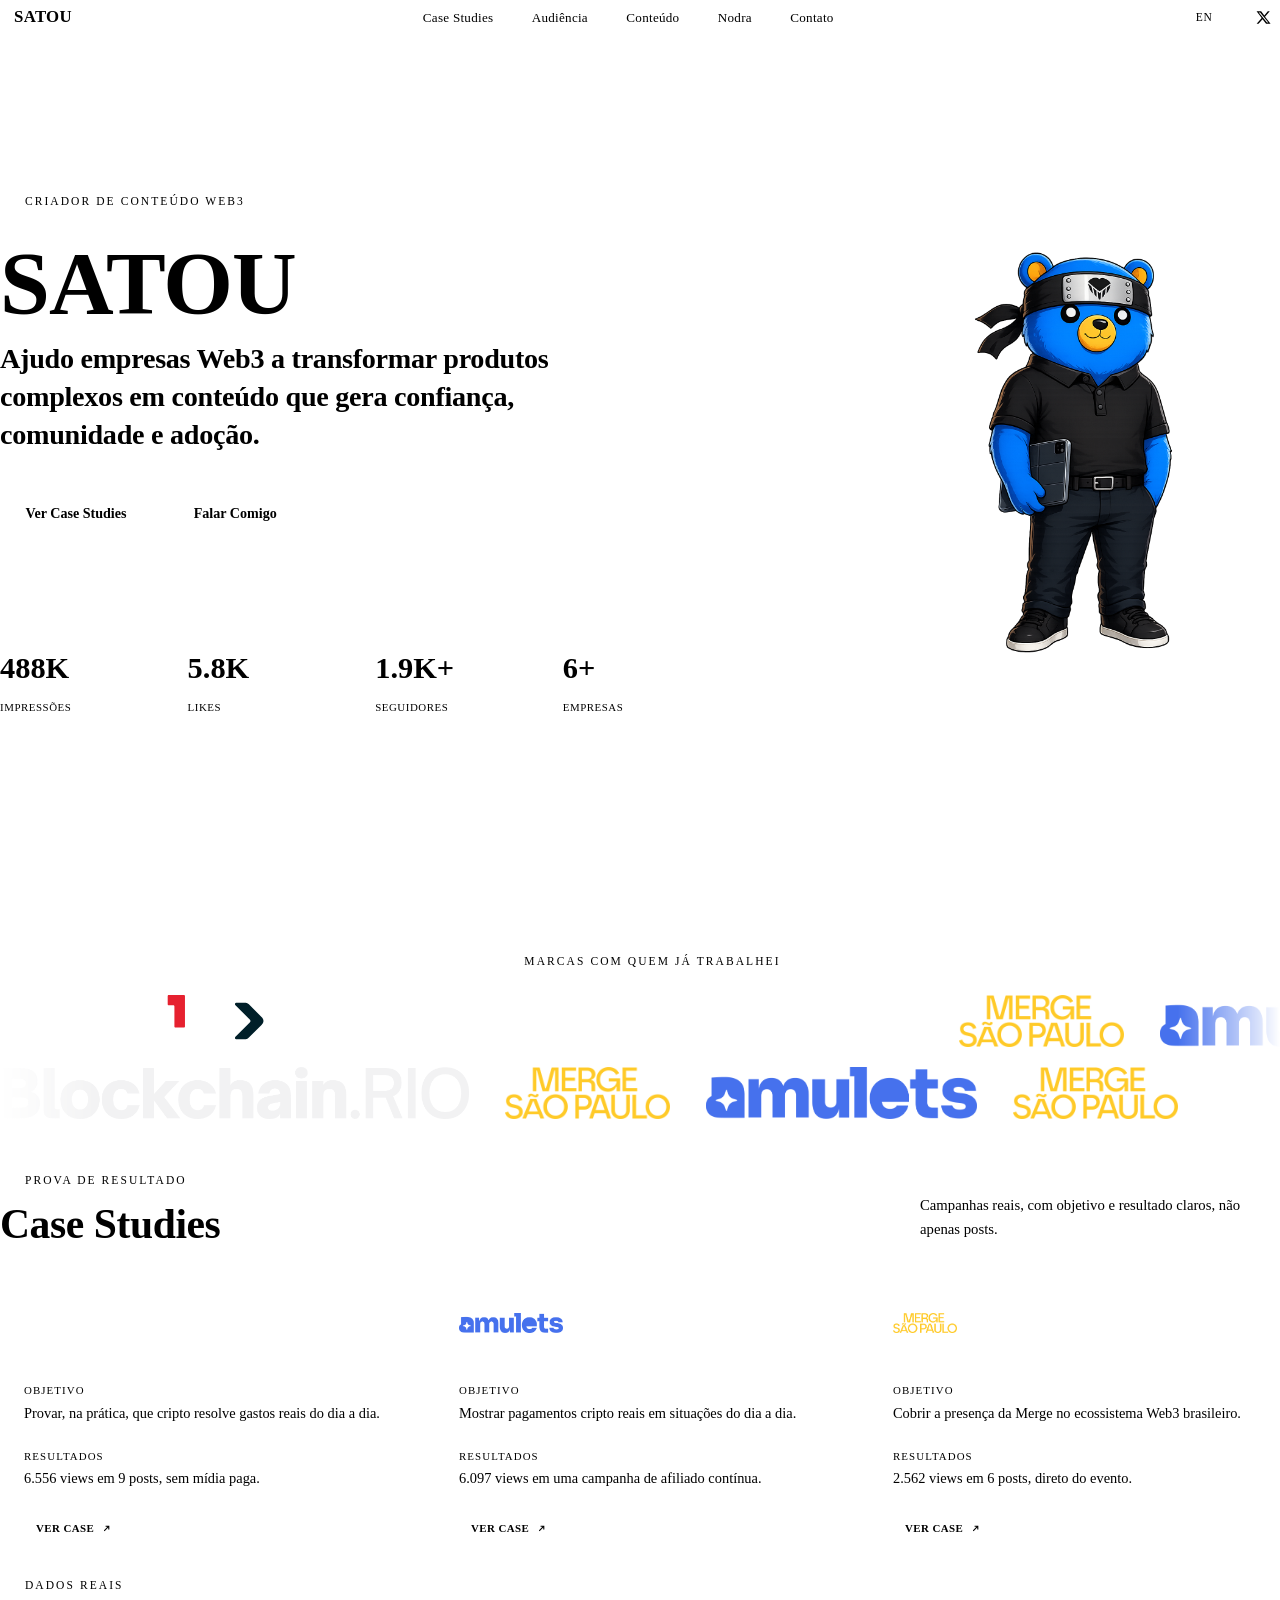
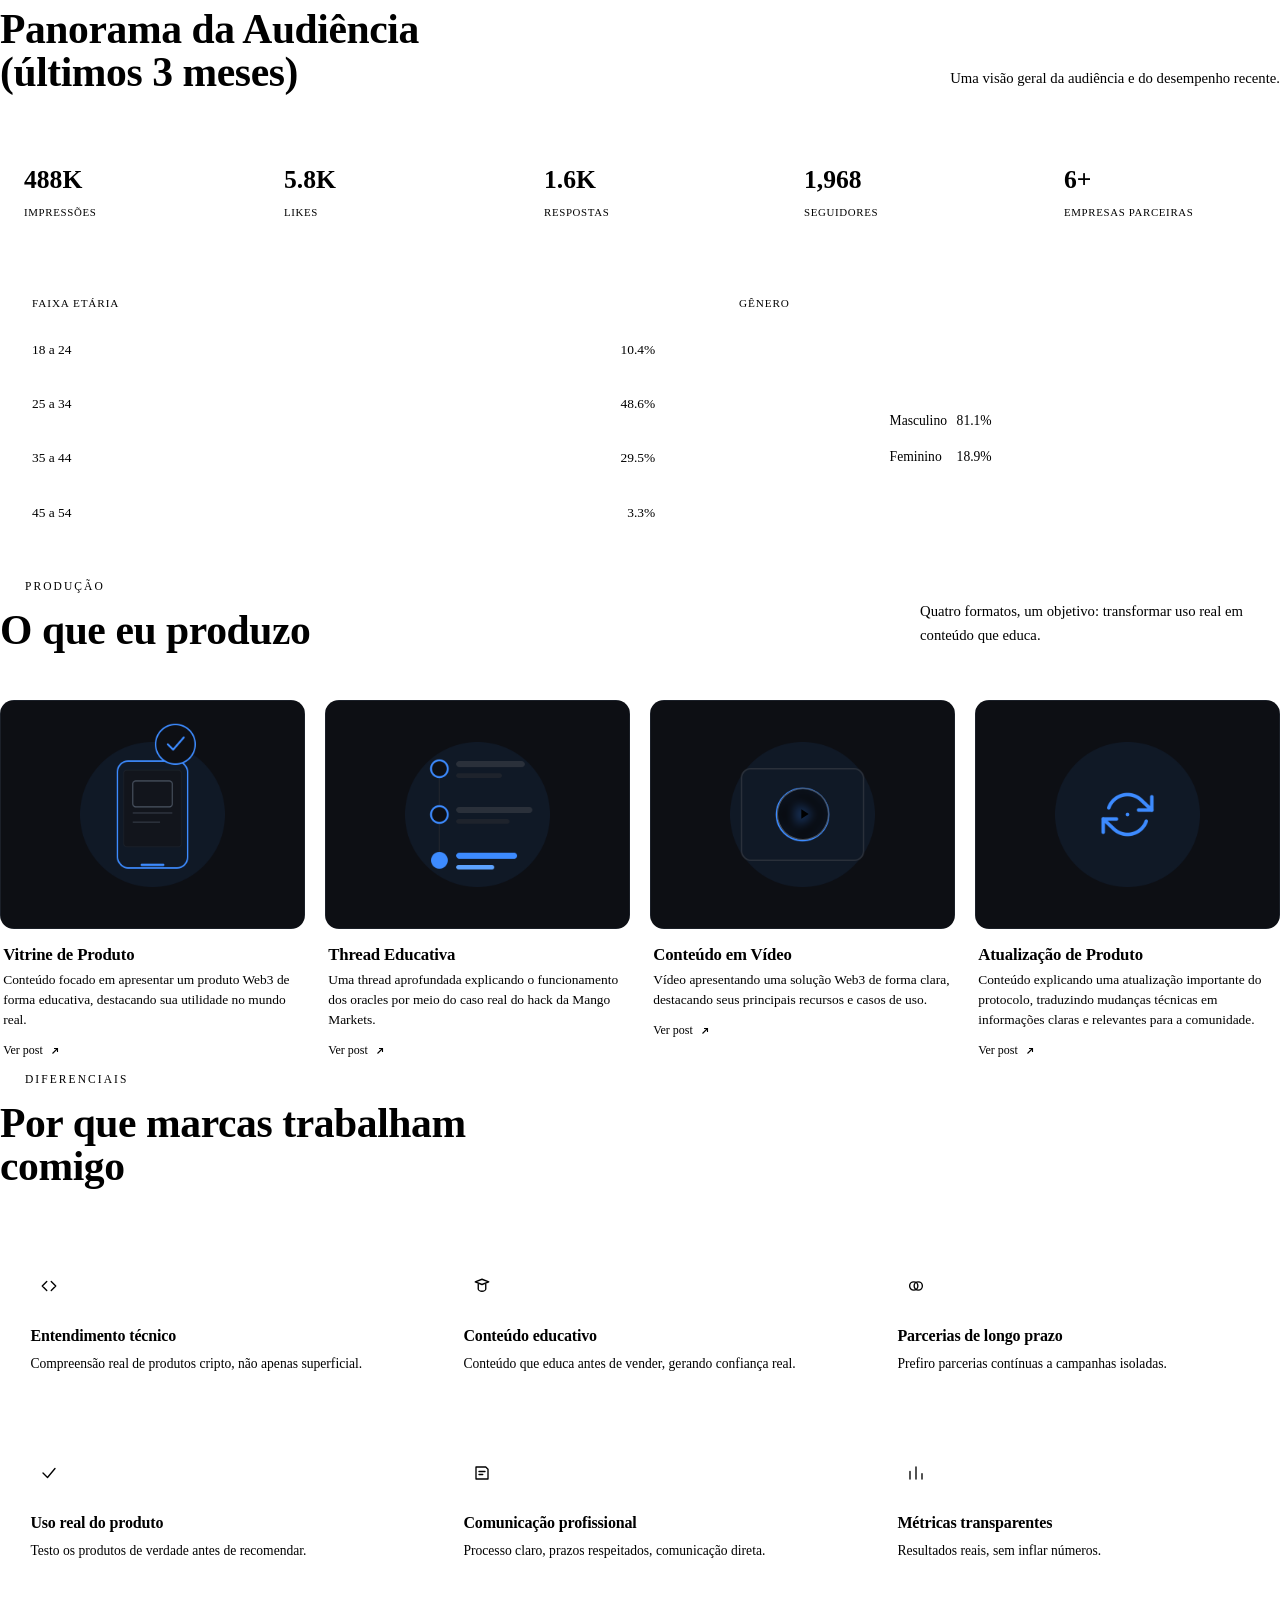
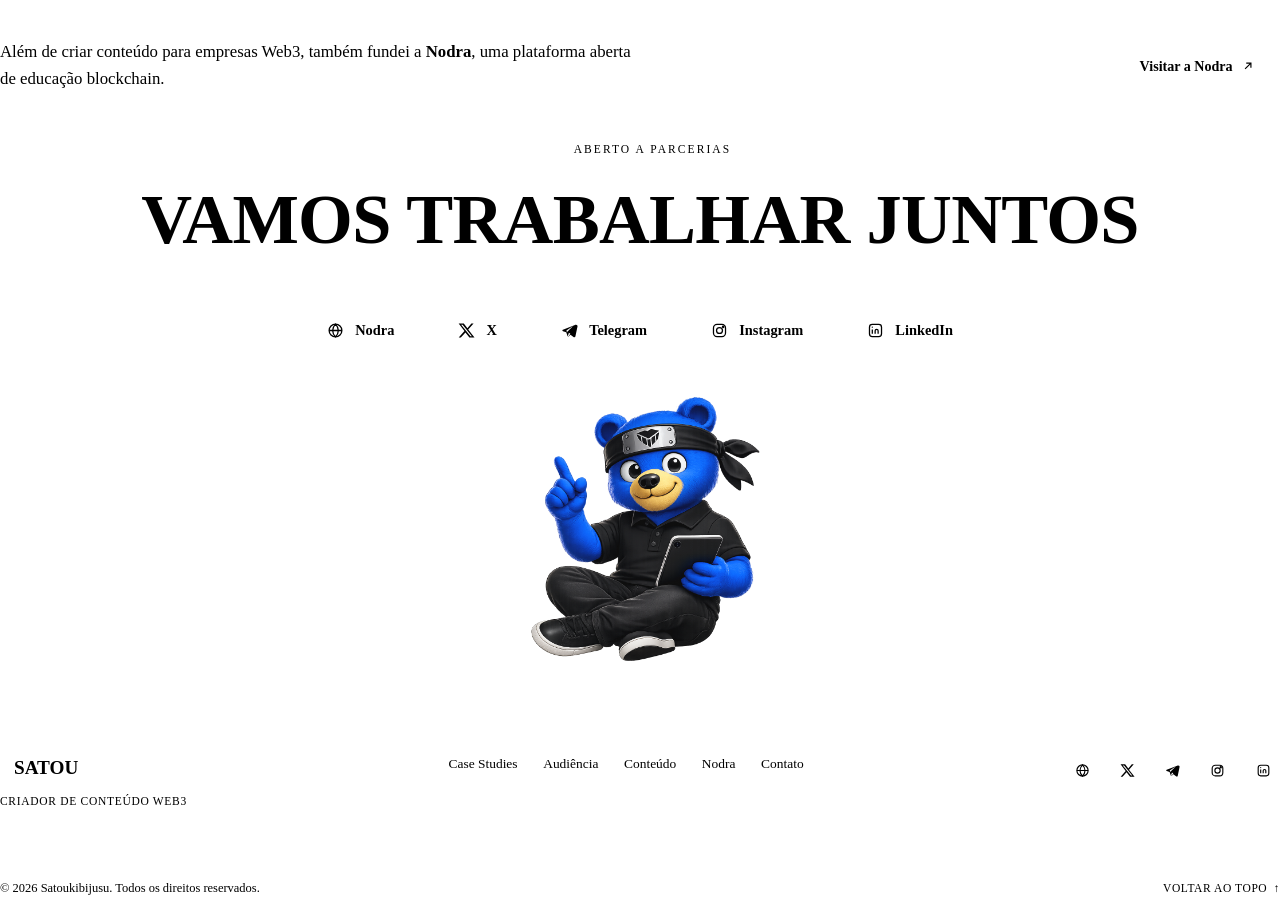
==== commit 61bdc524: "feat: refine landing page visuals and cleanup unused Nodra assets" ====
--- a/index.html
+++ b/index.html
@@ -620,6 +620,10 @@
               <span data-lang="pt">Conteúdo focado em apresentar um produto Web3 de forma educativa, destacando sua utilidade no mundo real.</span>
               <span data-lang="en">Product-focused content combining education with real-world utility to introduce a Web3 solution naturally.</span>
             </p>
+            <span class="content-link">
+              <span data-lang="pt">Ver post</span><span data-lang="en">View post</span>
+              <svg viewBox="0 0 24 24" fill="none" stroke="currentColor" stroke-width="2.2"><path d="M7 17 17 7M10 7h7v7"/></svg>
+            </span>
           </div>
         </a>
 
@@ -635,6 +639,10 @@
               <span data-lang="pt">Uma thread aprofundada explicando o funcionamento dos oracles por meio do caso real do hack da Mango Markets.</span>
               <span data-lang="en">An in-depth thread exploring how oracles work through the real-world Mango Markets exploit.</span>
             </p>
+            <span class="content-link">
+              <span data-lang="pt">Ver post</span><span data-lang="en">View post</span>
+              <svg viewBox="0 0 24 24" fill="none" stroke="currentColor" stroke-width="2.2"><path d="M7 17 17 7M10 7h7v7"/></svg>
+            </span>
           </div>
         </a>
 
@@ -653,6 +661,10 @@
               <span data-lang="pt">Vídeo apresentando uma solução Web3 de forma clara, destacando seus principais recursos e casos de uso.</span>
               <span data-lang="en">Video content presenting a Web3 product through clear storytelling and real-world use cases.</span>
             </p>
+            <span class="content-link">
+              <span data-lang="pt">Ver post</span><span data-lang="en">View post</span>
+              <svg viewBox="0 0 24 24" fill="none" stroke="currentColor" stroke-width="2.2"><path d="M7 17 17 7M10 7h7v7"/></svg>
+            </span>
           </div>
         </a>
 
@@ -668,6 +680,10 @@
               <span data-lang="pt">Conteúdo explicando uma atualização importante do protocolo, traduzindo mudanças técnicas em informações claras e relevantes para a comunidade.</span>
               <span data-lang="en">Clear and engaging content explaining an important protocol update, breaking down technical changes into practical insights for the community.</span>
             </p>
+            <span class="content-link">
+              <span data-lang="pt">Ver post</span><span data-lang="en">View post</span>
+              <svg viewBox="0 0 24 24" fill="none" stroke="currentColor" stroke-width="2.2"><path d="M7 17 17 7M10 7h7v7"/></svg>
+            </span>
           </div>
         </a>
 
@@ -787,15 +803,15 @@
     </div>
   </section>
 
-  <!-- ============================================================
-       TESTIMONIALS
-       No real testimonials yet: this structure is ready to receive
-       them. To add one: replace the quote text, avatar image, name
-       and role, three fields per card. To add or remove a card,
-       duplicate/delete one <article class="testimonial-card"> block;
-       the grid adapts automatically (1 to 3 columns by screen size).
-       ============================================================ -->
-  <!--<section class="testimonials section-pad" id="testimonials">
+  <!--
+  <!-- ============================================================
+       TESTIMONIALS (disabled for now, no real testimonials yet)
+       Structure kept below in a single HTML comment so it's ready
+       to re-enable: remove the wrapping "commented out" markers
+       just above <section and just below </section> once real
+       quotes are ready. To add one: replace the quote text, avatar
+       image, name and role, three fields per card.
+  <section class="testimonials section-pad" id="testimonials">
     <div class="container">
       <div class="section-head" data-reveal>
         <div>
@@ -867,7 +883,8 @@
       </div>
     </div>
   </section>
--->
+  -->
+
   <!-- ============================================================
        CONTACT
        Instagram and LinkedIn URLs are marked with TODO comments
@@ -951,11 +968,9 @@
         <a class="nav-social" href="https://t.me/Satoukibijusu" target="_blank" rel="noopener" aria-label="Telegram">
           <svg viewBox="0 0 24 24" fill="currentColor"><path d="M21.5 3.5 2.7 10.9c-1.1.4-1.1 1.6.1 2l4.6 1.4 1.8 5.6c.2.7 1.1.9 1.6.4l2.6-2.4 4.7 3.5c.8.6 2 .2 2.2-.8l3-14.4c.3-1.2-.9-2.2-2-1.7ZM8.6 14.9l-1-3 9.5-6.4-8.5 8.6Zm1.3 4 1.3-3.7 2 1.5-2.6 3.3c-.2.2-.6.1-.7-.1Z"/></svg>
         </a>
-        <!-- TODO: confirm and update the real Instagram URL -->
         <a class="nav-social" href="https://www.instagram.com/satoukibijusu/" target="_blank" rel="noopener" aria-label="Instagram">
           <svg viewBox="0 0 24 24" fill="none" stroke="currentColor" stroke-width="1.8"><rect x="3.5" y="3.5" width="17" height="17" rx="5"/><circle cx="12" cy="12" r="4.2"/><circle cx="17.2" cy="6.8" r="1"/></svg>
         </a>
-        <!-- TODO: confirm and update the real LinkedIn URL -->
         <a class="nav-social" href="https://www.linkedin.com/in/satoukibijusu" target="_blank" rel="noopener" aria-label="LinkedIn">
           <svg viewBox="0 0 24 24" fill="none" stroke="currentColor" stroke-width="1.8"><rect x="3.5" y="3.5" width="17" height="17" rx="4"/><line x1="7.5" y1="10.5" x2="7.5" y2="16.5"/><circle cx="7.5" cy="7.3" r="0.9" fill="currentColor" stroke="none"/><path d="M11.5 16.5v-4c0-1.4 1-2.2 2.2-2.2 1.2 0 2 .8 2 2.2v4"/></svg>
         </a>
--- a/css/style.css
+++ b/css/style.css
@@ -1,4 +1,6 @@
-/* ============================================================
+git add .
+git commit -m "feat: refine landing page visuals and cleanup unused Nodra assets"
+git push/* ============================================================
    SATOUKIBIJUSU (PORTFOLIO)
    style.css: base, tokens, typography, nav, hero
    Sections are appended in stages; each stage is clearly marked.
@@ -912,6 +914,24 @@
   line-height: 1.5;
 }
 
+.content-link {
+  display: inline-flex;
+  align-items: center;
+  gap: 0.4rem;
+  margin-top: 0.7rem;
+  font-family: var(--font-mono);
+  font-size: 0.75rem;
+  color: var(--blue-bright);
+}
+
+.content-link svg {
+  width: 12px;
+  height: 12px;
+  transition: transform var(--dur-fast) var(--ease-out);
+}
+
+.content-card:hover .content-link svg { transform: translate(2px, -2px); }
+
 /* ------------------------------------------------------------
    14. NODRA (compact mention)
    ------------------------------------------------------------ */
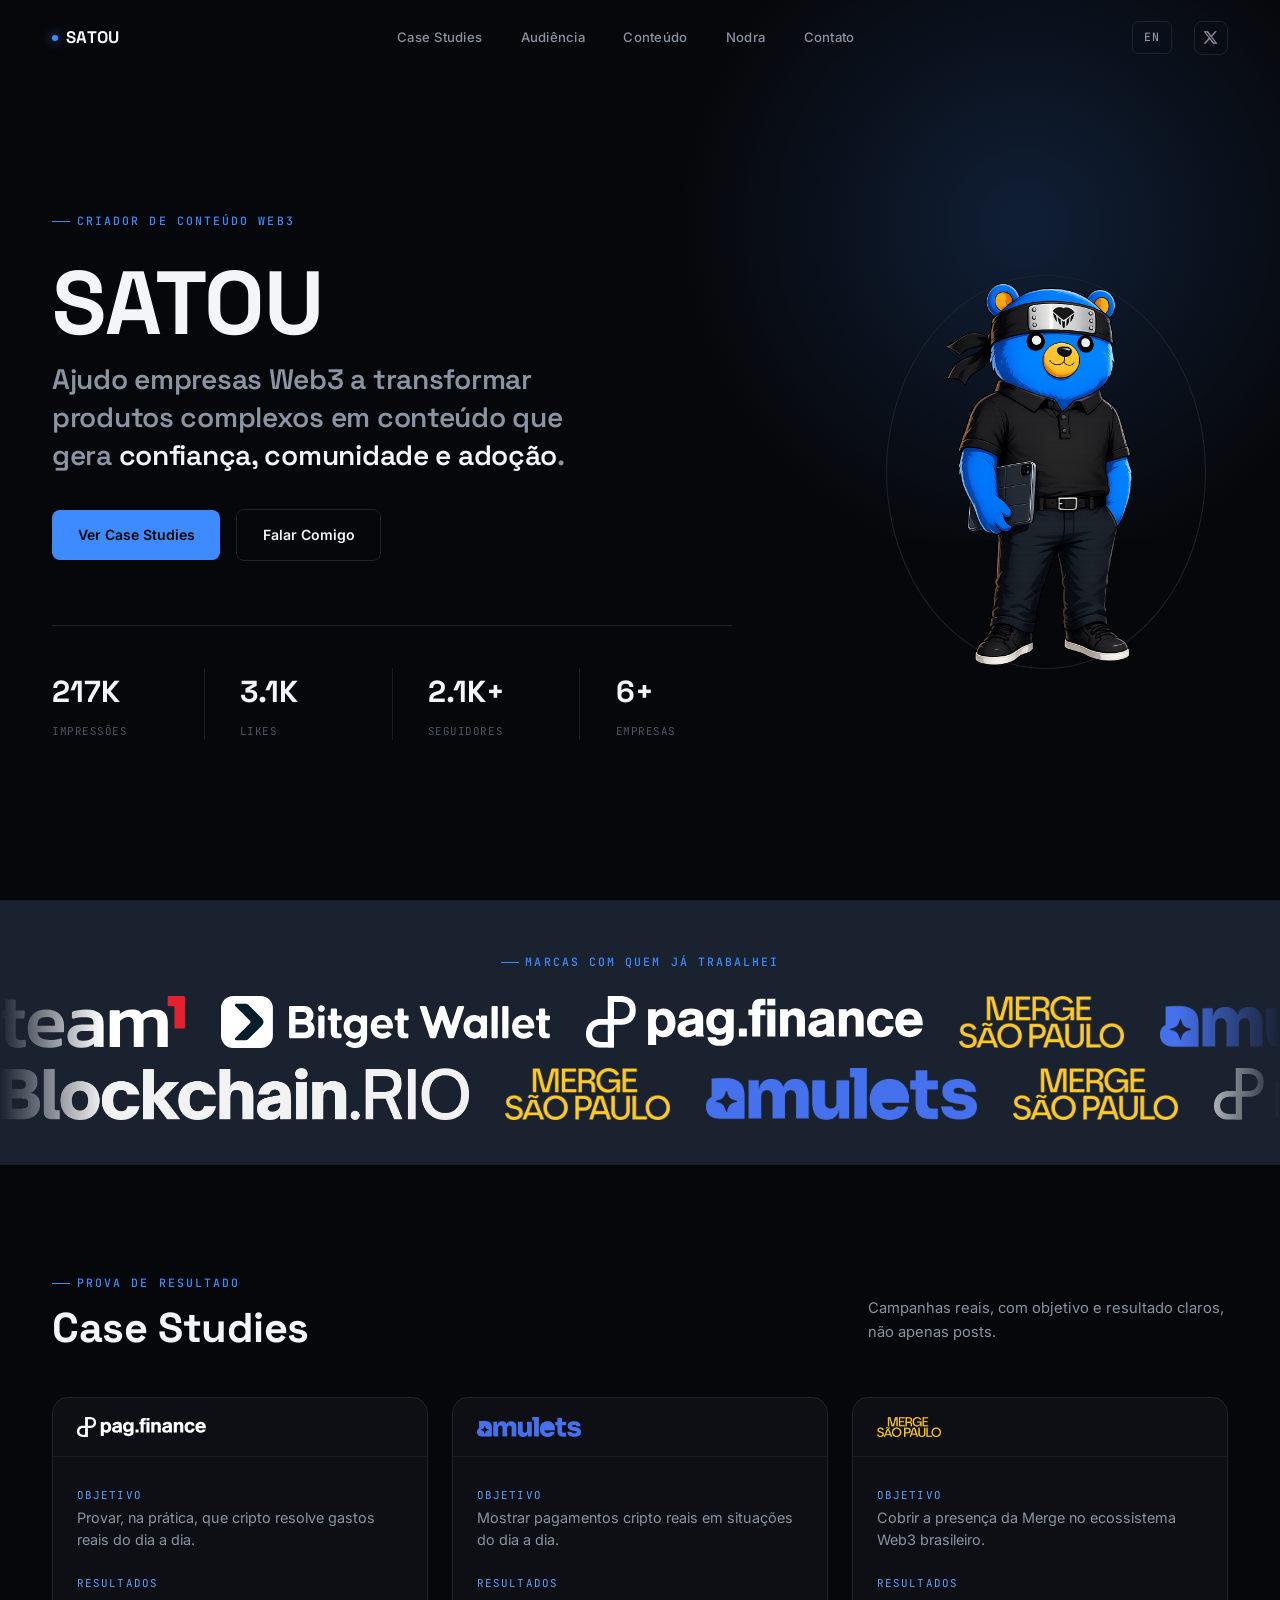
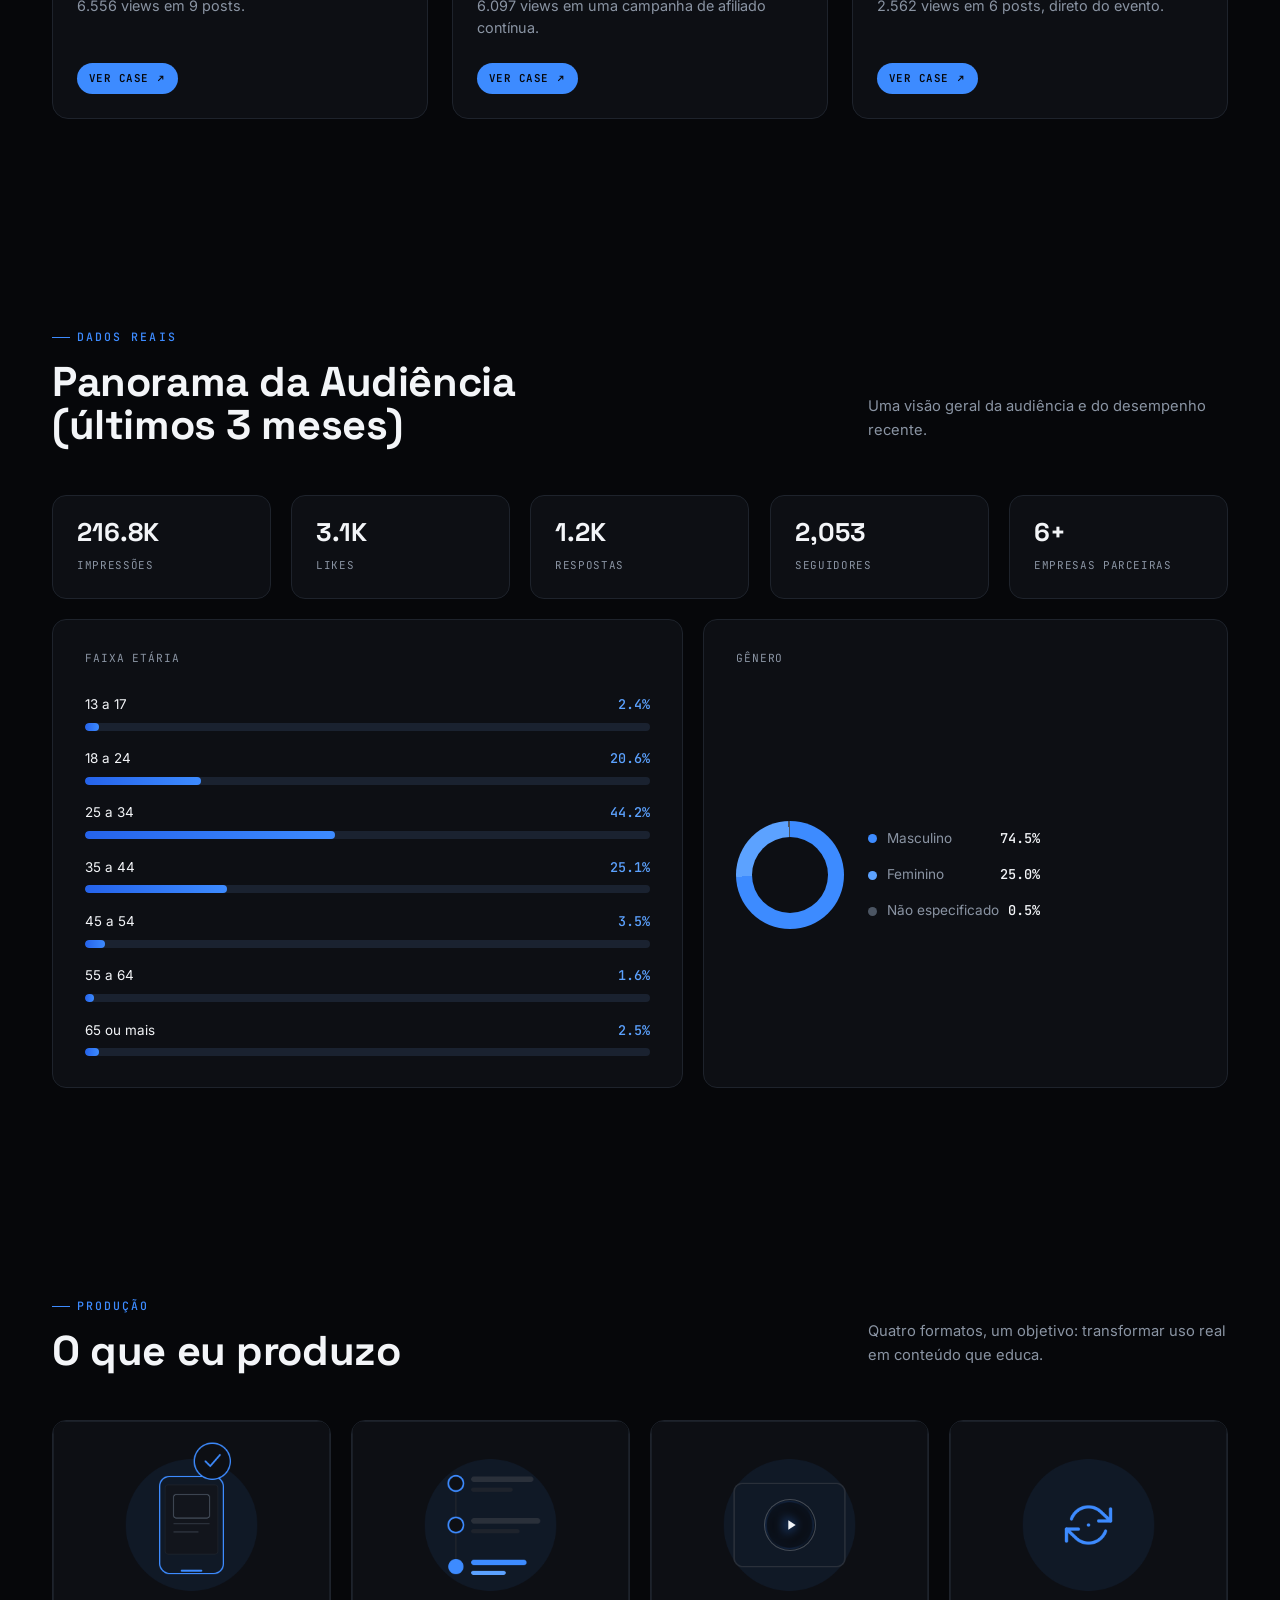
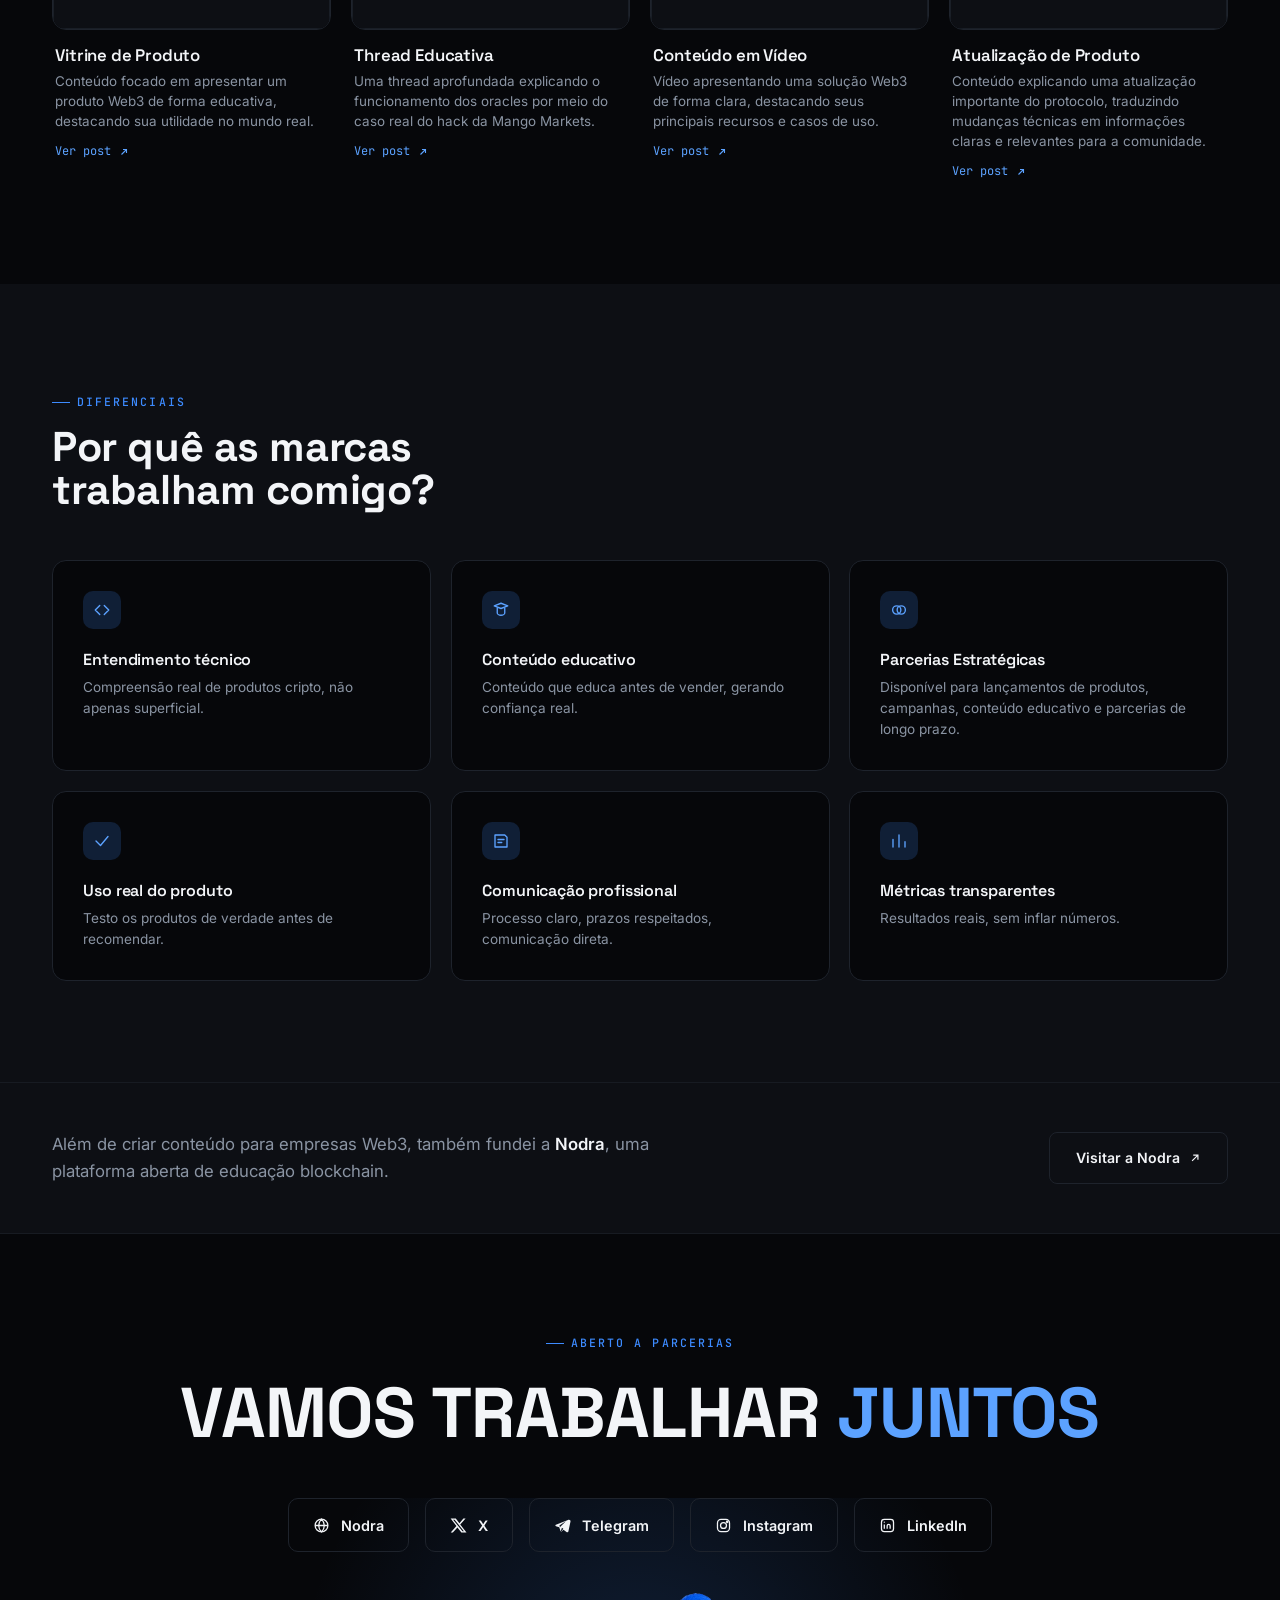
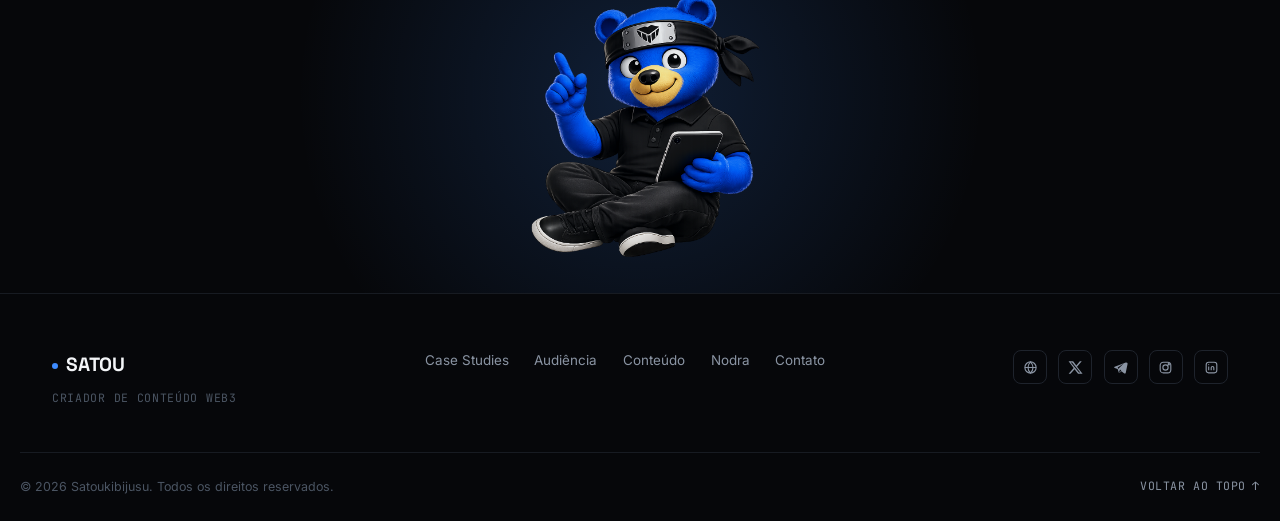
==== commit 98f3fa0f: "feat: refine landing page and improve PagFinance case study" ====
--- a/index.html
+++ b/index.html
@@ -111,19 +111,19 @@
 
         <div class="hero-stats">
           <div class="hero-stat">
-            <div class="hero-stat-value"><span data-counter data-target="488" data-suffix="K">0</span></div>
+            <div class="hero-stat-value"><span data-counter data-target="217" data-suffix="K">0</span></div>
             <div class="hero-stat-label" data-lang="pt">Impressões</div>
             <div class="hero-stat-label" data-lang="en">Impressions</div>
           </div>
 
           <div class="hero-stat">
-            <div class="hero-stat-value"><span data-counter data-target="5.8" data-suffix="K" data-decimals="1">0</span></div>
+            <div class="hero-stat-value"><span data-counter data-target="3.1" data-suffix="K" data-decimals="1">0</span></div>
             <div class="hero-stat-label" data-lang="pt">Likes</div>
             <div class="hero-stat-label" data-lang="en">Likes</div>
           </div>
 
           <div class="hero-stat">
-            <div class="hero-stat-value"><span data-counter data-target="1.9" data-suffix="K+" data-decimals="1">0</span></div>
+            <div class="hero-stat-value"><span data-counter data-target="2.1" data-suffix="K+" data-decimals="1">0</span></div>
             <div class="hero-stat-label" data-lang="pt">Seguidores</div>
             <div class="hero-stat-label" data-lang="en">Followers</div>
           </div>
@@ -399,8 +399,8 @@
             <div class="case-block">
               <span class="case-block-label" data-lang="pt">Resultados</span>
               <span class="case-block-label" data-lang="en">Results</span>
-              <p data-lang="pt">6.556 views em 9 posts, sem mídia paga.</p>
-              <p data-lang="en">6,556 views across 9 posts, with zero paid media.</p>
+              <p data-lang="pt">6.556 views em 9 posts.</p>
+              <p data-lang="en">6,556 views across 9 posts</p>
             </div>
           </div>
           <span class="case-view-badge">
@@ -500,19 +500,19 @@
       <!-- Row 1: headline metrics -->
       <div class="dashboard-kpis">
         <div class="kpi-card" data-reveal data-delay="1">
-          <div class="kpi-value">488K</div>
+          <div class="kpi-value">216.8K</div>
           <div class="kpi-label"><span data-lang="pt">Impressões</span><span data-lang="en">Impressions</span></div>
         </div>
         <div class="kpi-card" data-reveal data-delay="2">
-          <div class="kpi-value">5.8K</div>
+          <div class="kpi-value">3.1K</div>
           <div class="kpi-label">Likes</div>
         </div>
         <div class="kpi-card" data-reveal data-delay="3">
-          <div class="kpi-value">1.6K</div>
+          <div class="kpi-value">1.2K</div>
           <div class="kpi-label"><span data-lang="pt">Respostas</span><span data-lang="en">Replies</span></div>
         </div>
         <div class="kpi-card" data-reveal data-delay="4">
-          <div class="kpi-value">1,968</div>
+          <div class="kpi-value">2,053</div>
           <div class="kpi-label"><span data-lang="pt">Seguidores</span><span data-lang="en">Followers</span></div>
         </div>
         <div class="kpi-card" data-reveal data-delay="5">
@@ -532,20 +532,32 @@
           </div>
           <div class="bar-list">
             <div class="bar-row">
-              <div class="bar-row-label"><span data-lang="pt">18 a 24</span><span data-lang="en">18 to 24</span><span>10.4%</span></div>
-              <div class="bar-track"><div class="bar-fill" style="width:10.4%"></div></div>
+              <div class="bar-row-label"><span data-lang="pt">13 a 17</span><span data-lang="en">13 to 17</span><span>2.4%</span></div>
+              <div class="bar-track"><div class="bar-fill" style="width:2.4%"></div></div>
             </div>
             <div class="bar-row">
-              <div class="bar-row-label"><span data-lang="pt">25 a 34</span><span data-lang="en">25 to 34</span><span>48.6%</span></div>
-              <div class="bar-track"><div class="bar-fill" style="width:48.6%"></div></div>
+              <div class="bar-row-label"><span data-lang="pt">18 a 24</span><span data-lang="en">18 to 24</span><span>20.6%</span></div>
+              <div class="bar-track"><div class="bar-fill" style="width:20.6%"></div></div>
             </div>
             <div class="bar-row">
-              <div class="bar-row-label"><span data-lang="pt">35 a 44</span><span data-lang="en">35 to 44</span><span>29.5%</span></div>
-              <div class="bar-track"><div class="bar-fill" style="width:29.5%"></div></div>
+              <div class="bar-row-label"><span data-lang="pt">25 a 34</span><span data-lang="en">25 to 34</span><span>44.2%</span></div>
+              <div class="bar-track"><div class="bar-fill" style="width:44.2%"></div></div>
             </div>
             <div class="bar-row">
-              <div class="bar-row-label"><span data-lang="pt">45 a 54</span><span data-lang="en">45 to 54</span><span>3.3%</span></div>
-              <div class="bar-track"><div class="bar-fill" style="width:3.3%"></div></div>
+              <div class="bar-row-label"><span data-lang="pt">35 a 44</span><span data-lang="en">35 to 44</span><span>25.1%</span></div>
+              <div class="bar-track"><div class="bar-fill" style="width:25.1%"></div></div>
+            </div>
+            <div class="bar-row">
+              <div class="bar-row-label"><span data-lang="pt">45 a 54</span><span data-lang="en">45 to 54</span><span>3.5%</span></div>
+              <div class="bar-track"><div class="bar-fill" style="width:3.5%"></div></div>
+            </div>
+            <div class="bar-row">
+              <div class="bar-row-label"><span data-lang="pt">55 a 64</span><span data-lang="en">55 to 64</span><span>1.6%</span></div>
+              <div class="bar-track"><div class="bar-fill" style="width:1.6%"></div></div>
+            </div>
+            <div class="bar-row">
+              <div class="bar-row-label"><span data-lang="pt">65 ou mais</span><span data-lang="en">65 or older</span><span>2.5%</span></div>
+              <div class="bar-track"><div class="bar-fill" style="width:2.5%"></div></div>
             </div>
           </div>
         </div>
@@ -557,17 +569,22 @@
             <span data-lang="en">Gender</span>
           </div>
           <div class="donut-wrap">
-            <div class="donut" style="--pct:81.1;"></div>
+            <div class="donut donut--3" style="--pct-1:74.5; --pct-2:99.5;"></div>
             <div class="donut-legend">
               <div class="donut-legend-item">
                 <span class="dot male"></span>
                 <span data-lang="pt">Masculino</span><span data-lang="en">Male</span>
-                <strong>81.1%</strong>
+                <strong>74.5%</strong>
               </div>
               <div class="donut-legend-item">
                 <span class="dot female"></span>
                 <span data-lang="pt">Feminino</span><span data-lang="en">Female</span>
-                <strong>18.9%</strong>
+                <strong>25.0%</strong>
+              </div>
+              <div class="donut-legend-item">
+                <span class="dot unspecified"></span>
+                <span data-lang="pt">Não especificado</span><span data-lang="en">Unspecified</span>
+                <strong>0.5%</strong>
               </div>
             </div>
           </div>
@@ -703,8 +720,8 @@
             <span data-lang="en">Differentiators</span>
           </div>
           <h2>
-            <span data-lang="pt">Por que marcas trabalham comigo</span>
-            <span data-lang="en">Why brands work with me</span>
+            <span data-lang="pt">Por quê as marcas trabalham comigo?</span>
+            <span data-lang="en">Why brands work with me?</span>
           </h2>
         </div>
       </div>
@@ -737,10 +754,10 @@
           <div class="reason-icon">
             <svg viewBox="0 0 24 24" fill="none" stroke="currentColor" stroke-width="1.8" stroke-linecap="round" stroke-linejoin="round"><circle cx="9" cy="12" r="5.5"/><circle cx="15" cy="12" r="5.5"/></svg>
           </div>
-          <h3><span data-lang="pt">Parcerias de longo prazo</span><span data-lang="en">Long-term partnerships</span></h3>
+          <h3><span data-lang="pt">Parcerias Estratégicas</span><span data-lang="en">Strategic Partnerships</span></h3>
           <p>
-            <span data-lang="pt">Prefiro parcerias contínuas a campanhas isoladas.</span>
-            <span data-lang="en">I favor ongoing partnerships over one-off campaigns.</span>
+            <span data-lang="pt">Disponível para lançamentos de produtos, campanhas, conteúdo educativo e parcerias de longo prazo.</span>
+            <span data-lang="en">Available for product launches, campaigns, educational content, and long-term collaborations.</span>
           </p>
         </div>
 
--- a/css/style.css
+++ b/css/style.css
@@ -1,6 +1,4 @@
-git add .
-git commit -m "feat: refine landing page visuals and cleanup unused Nodra assets"
-git push/* ============================================================
+/* ============================================================
    SATOUKIBIJUSU (PORTFOLIO)
    style.css: base, tokens, typography, nav, hero
    Sections are appended in stages; each stage is clearly marked.
@@ -799,6 +797,14 @@
   background: conic-gradient(var(--blue) calc(var(--pct) * 1%), var(--surface-2) 0);
 }
 
+.donut.donut--3 {
+  background: conic-gradient(
+    var(--blue) 0% calc(var(--pct-1) * 1%),
+    var(--blue-bright) calc(var(--pct-1) * 1%) calc(var(--pct-2) * 1%),
+    var(--muted-2) calc(var(--pct-2) * 1%) 100%
+  );
+}
+
 .donut::after {
   content: '';
   position: absolute;
@@ -829,7 +835,8 @@
 }
 
 .donut-legend-item .dot.male { background: var(--blue); }
-.donut-legend-item .dot.female { background: var(--surface-2); border: 1px solid var(--border); }
+.donut-legend-item .dot.female { background: var(--blue-bright); }
+.donut-legend-item .dot.unspecified { background: var(--muted-2); }
 
 .donut-legend-item strong {
   color: var(--white);
